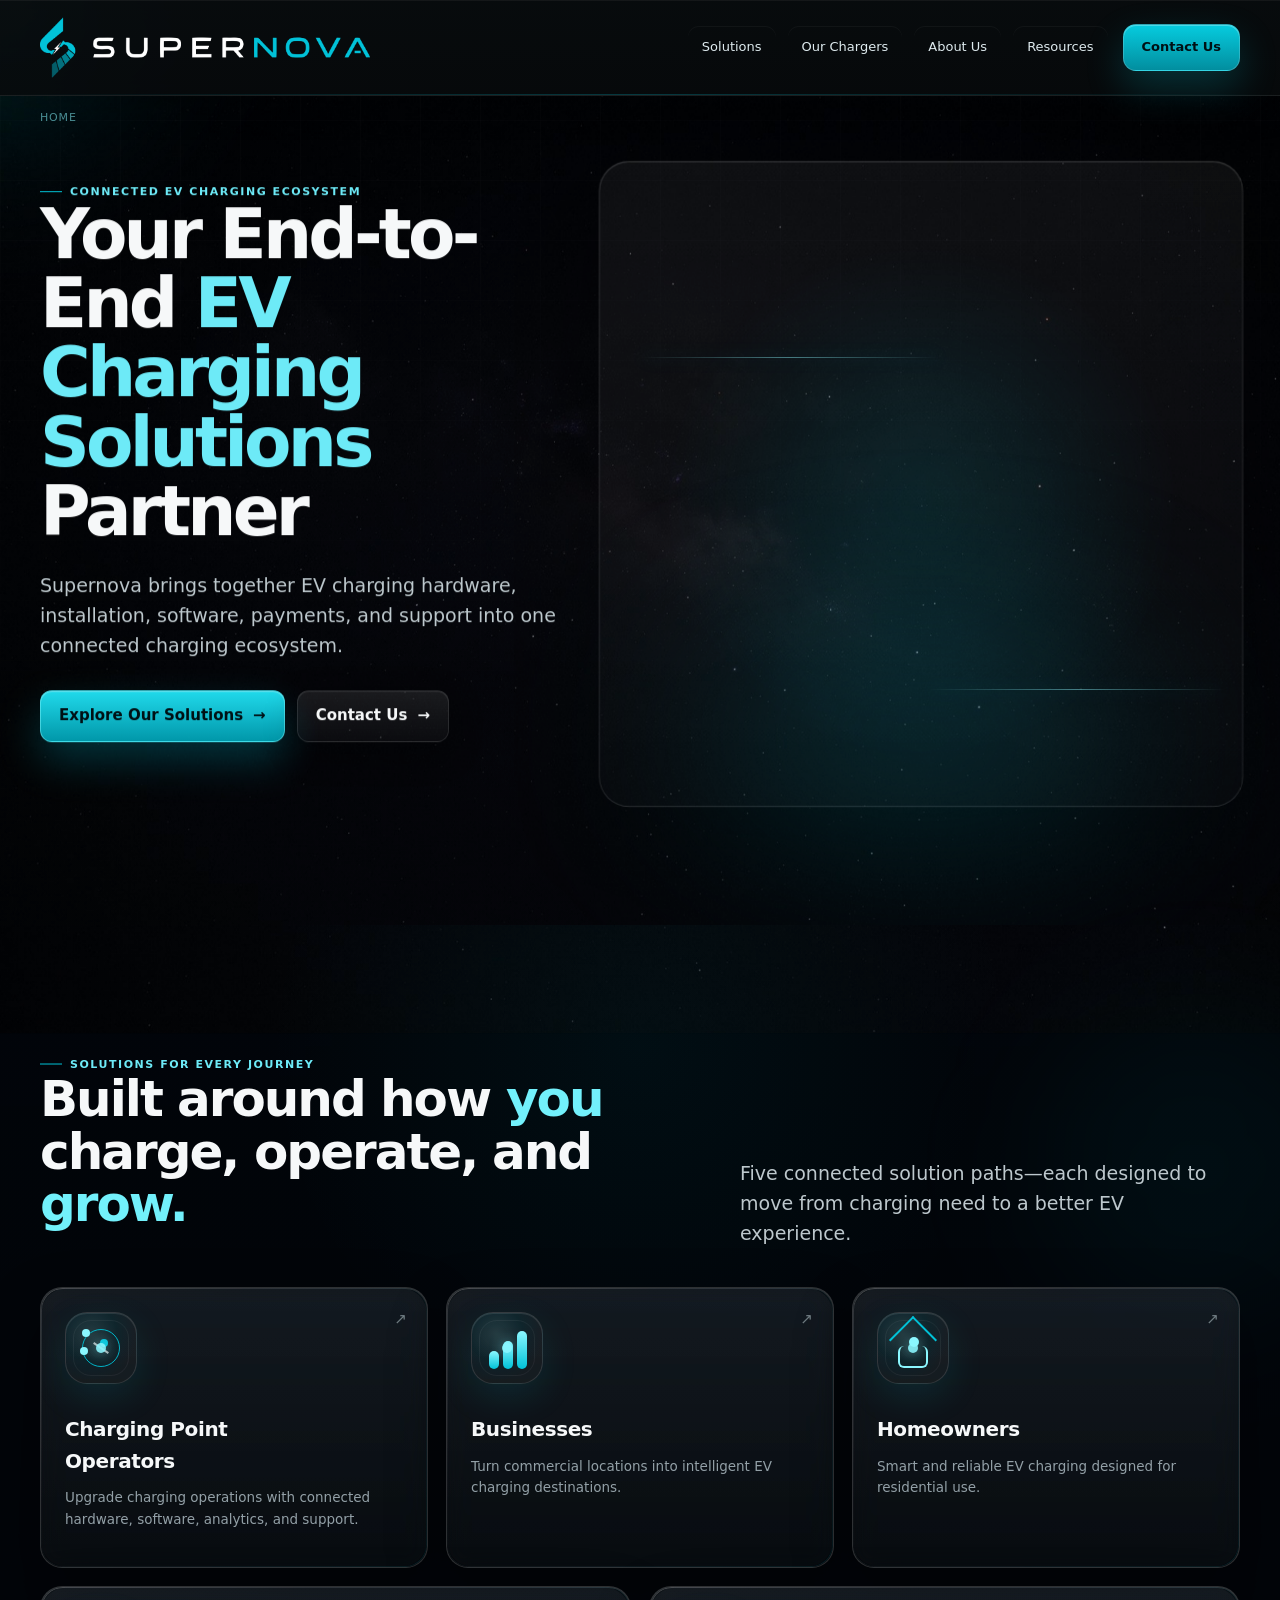
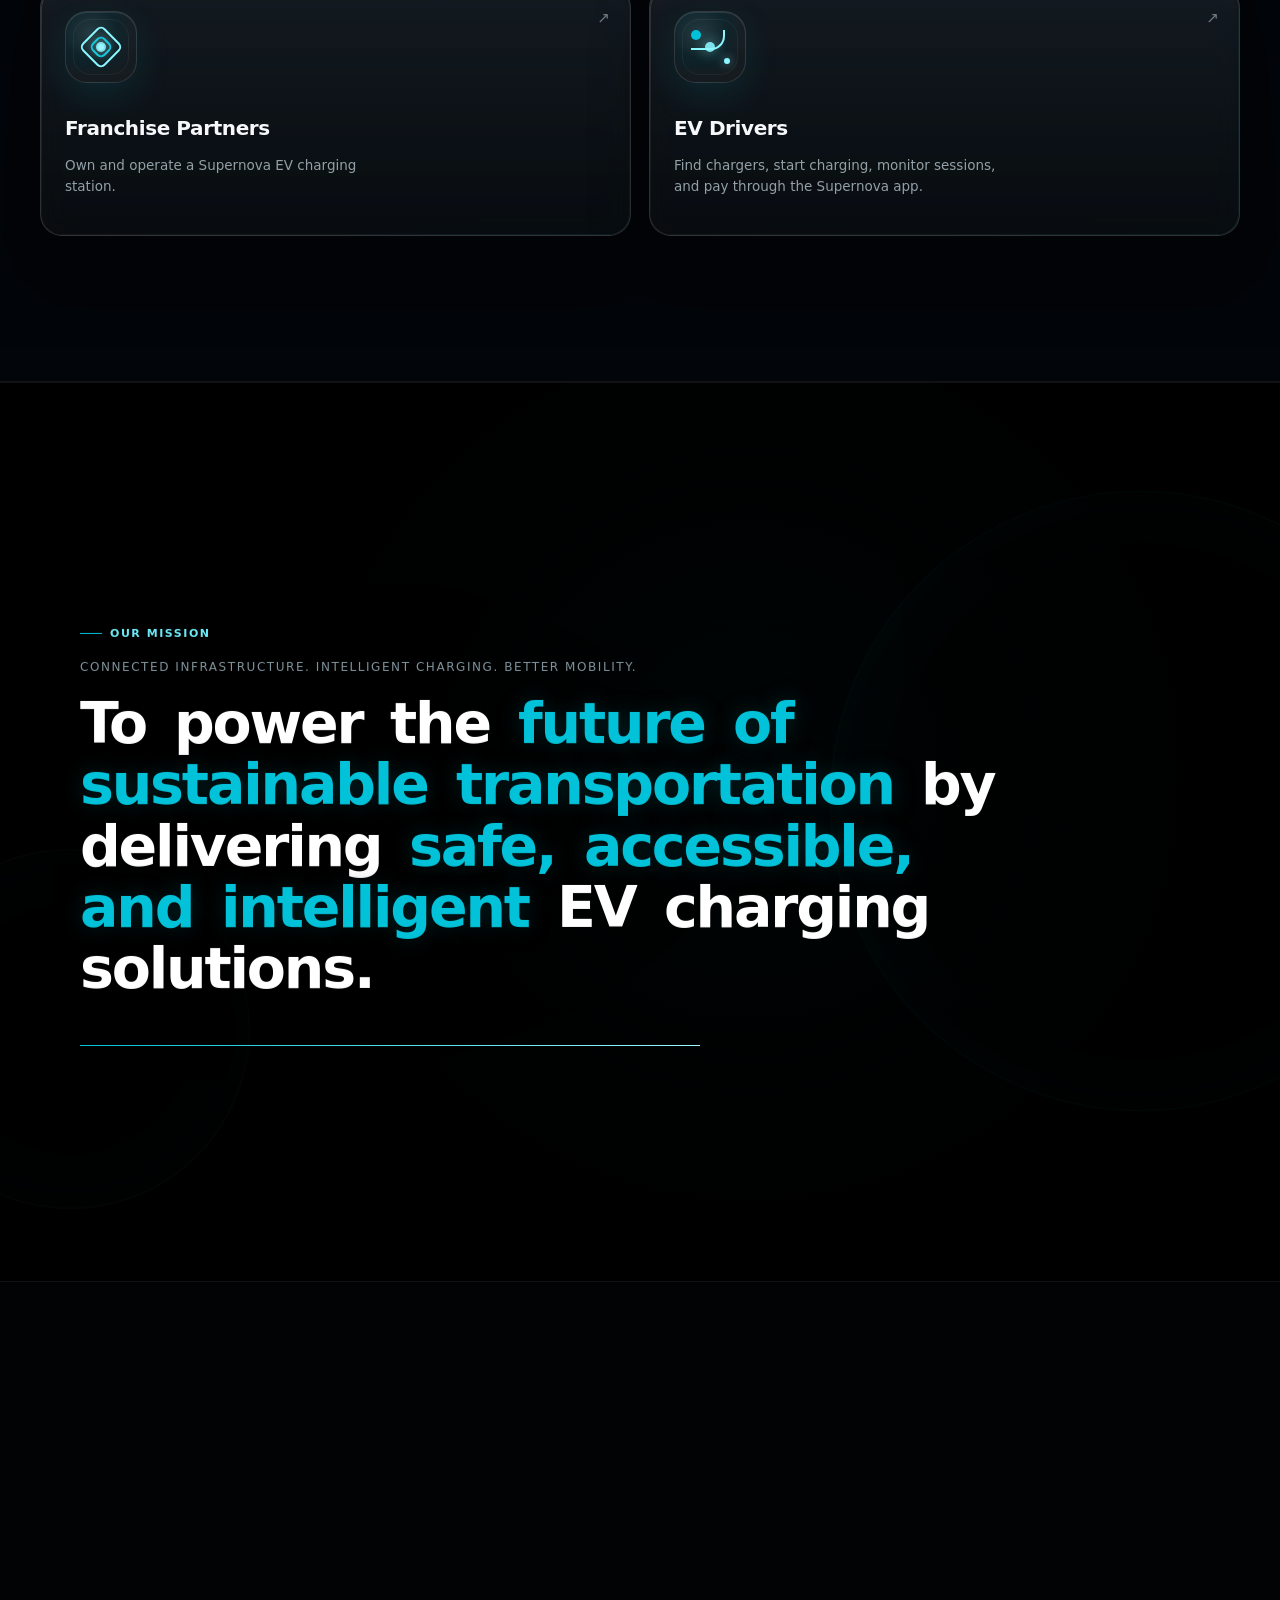
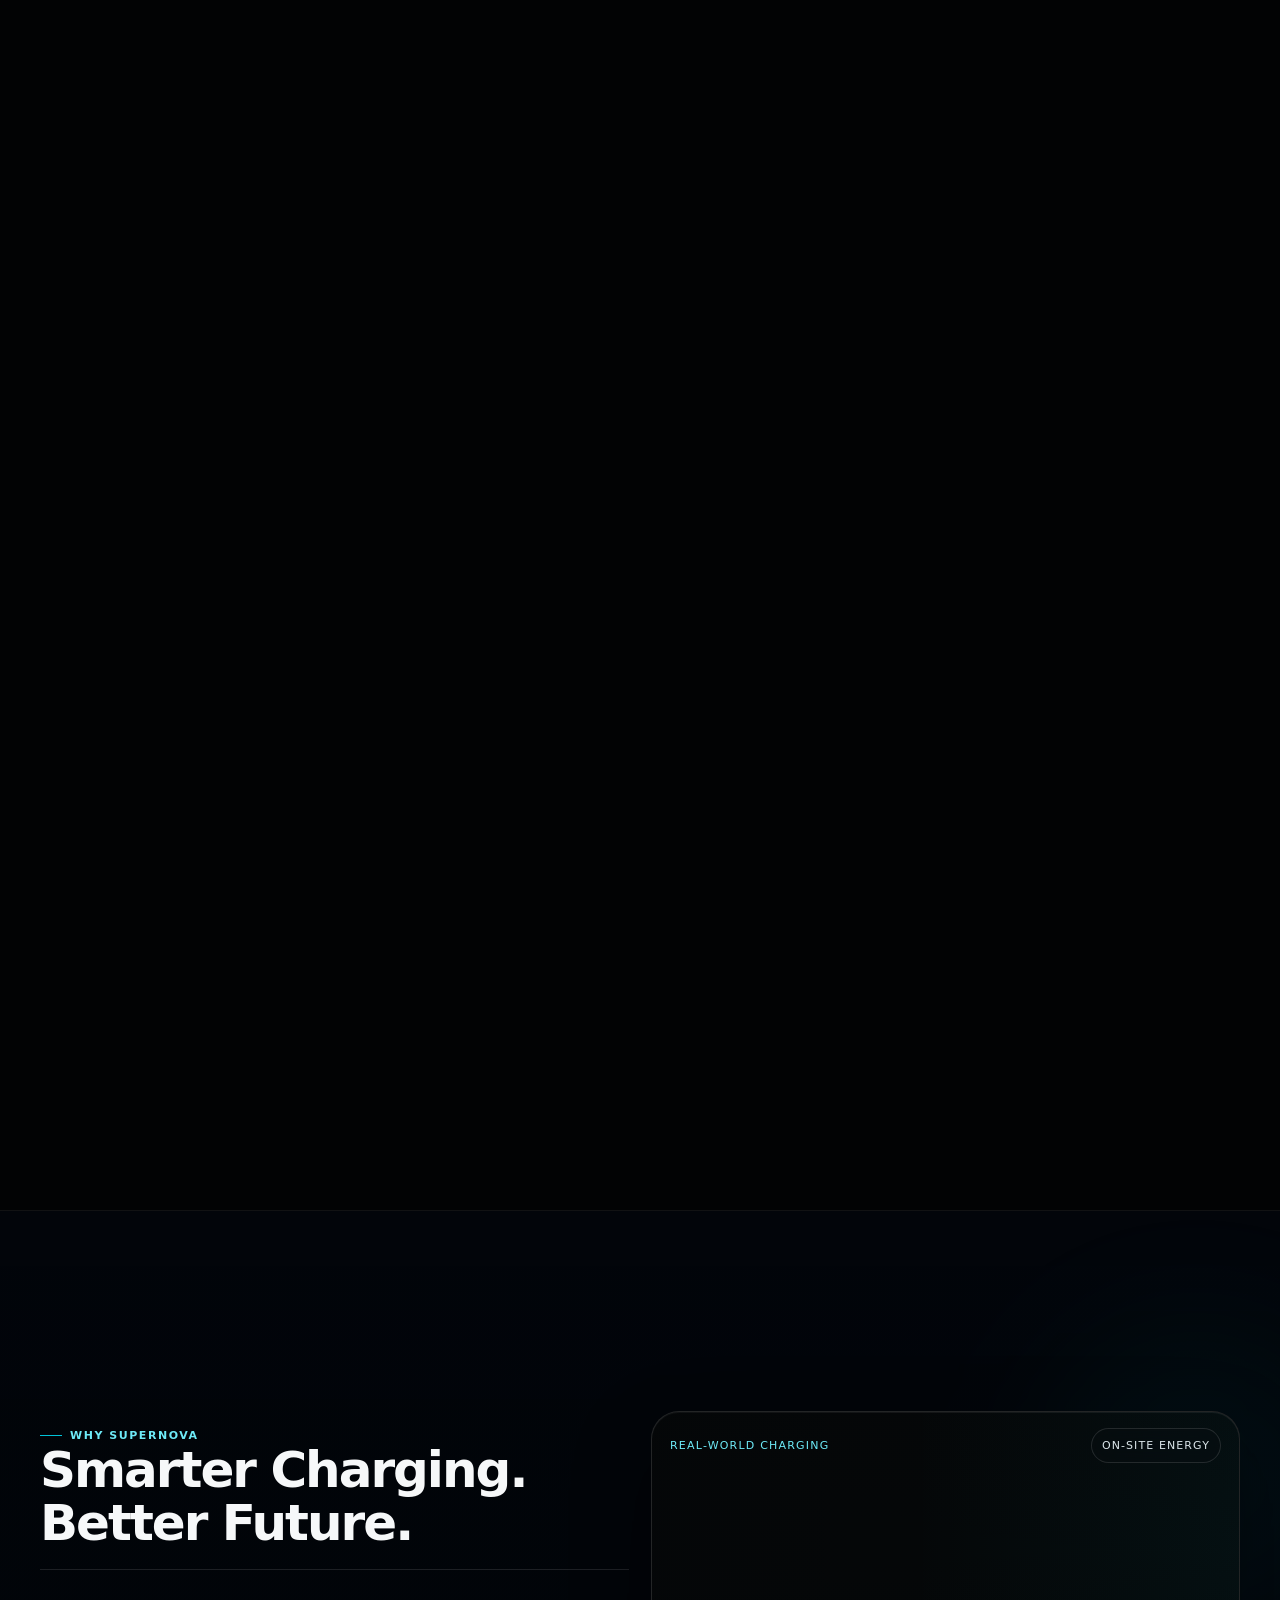
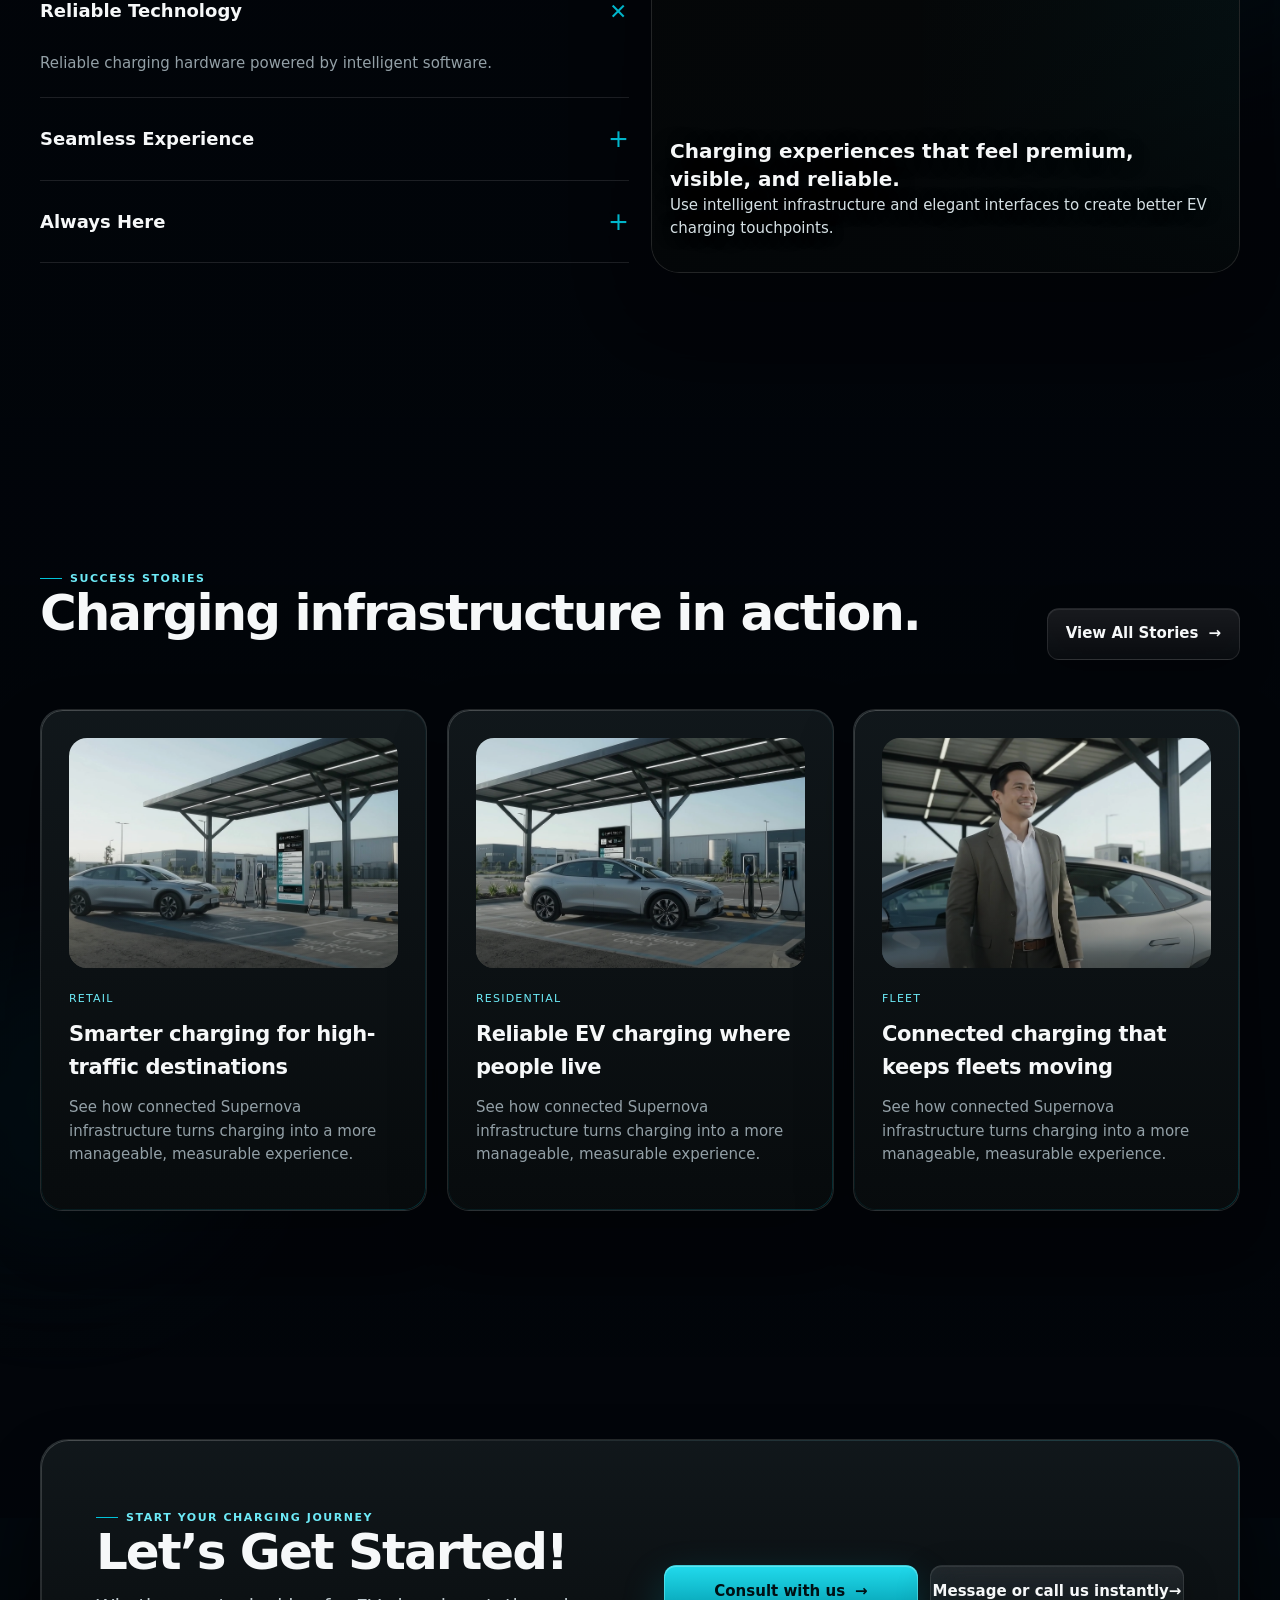
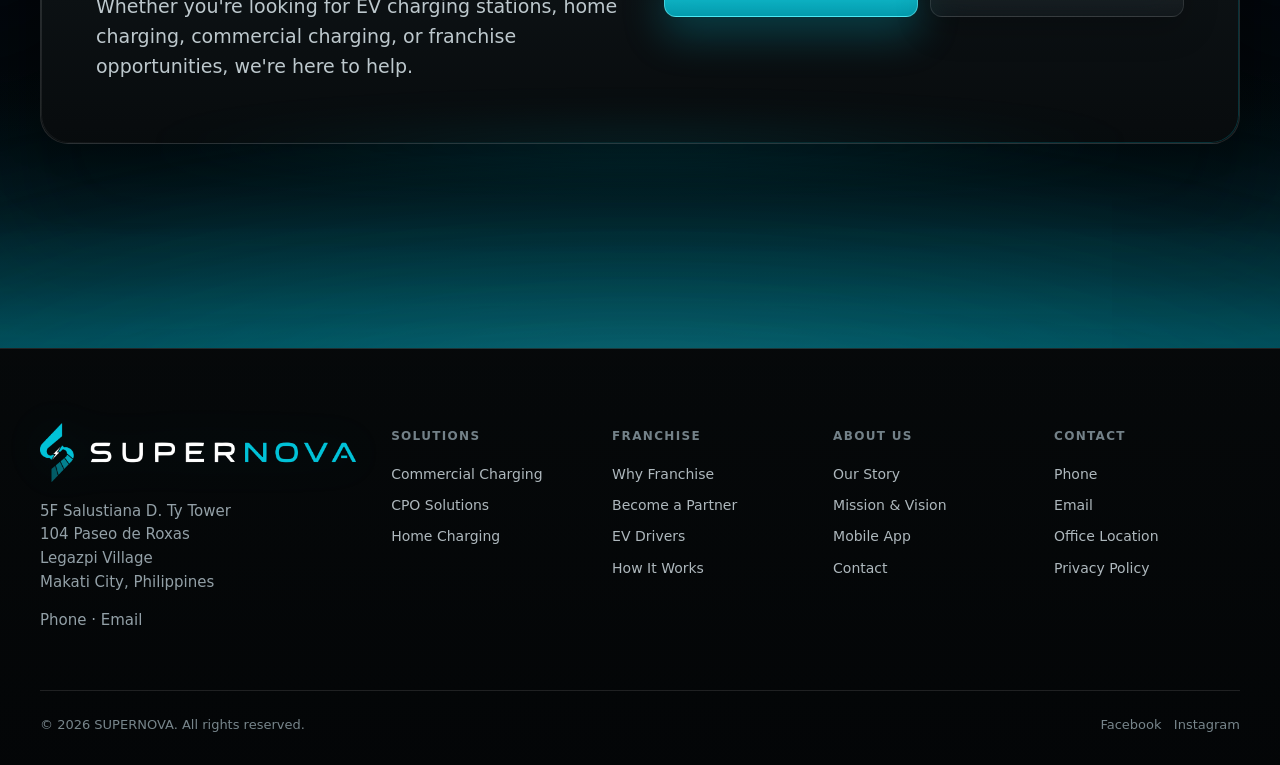
==== index.html @ c32c3bd0 "New Website Commt" ====
<!doctype html><html lang="en"><head><meta charset="utf-8"><meta name="viewport" content="width=device-width,initial-scale=1"><meta name="theme-color" content="#050708"><meta name="description" content="Supernova EV Charging Solutions — connected charging hardware, software, payments and support."><title>Supernova EV Charging Solutions</title><link rel="preconnect" href="https://api.fontshare.com"><link href="https://api.fontshare.com/v2/css?f[]=general-sans@400,500,600,700&display=swap" rel="stylesheet"><link rel="stylesheet" href="assets/style-v44.css"></head><body data-page="home"><noscript>Please enable JavaScript to view this interactive prototype.</noscript><script src="assets/site-v44.js"></script></body></html>
---- assets/style-v44.css ----
:root{
  --bg:#050708;--bg2:#090c0e;--panel:#0c1114;--panel2:#10171b;--text:#f6f8f9;--muted:#93a0a7;
  --cyan:#01c2d8;--cyan2:#6deaf7;--line:rgba(255,255,255,.11);--line2:rgba(1,194,216,.22);
  --r:22px;--r2:14px;--max:1240px;--shadow:0 28px 80px rgba(0,0,0,.42);
}
*{box-sizing:border-box}html{scroll-behavior:smooth}body{margin:0;background:radial-gradient(circle at 50% -10%,rgba(1,194,216,.12),transparent 26%),var(--bg);color:var(--text);font-family:Inter,ui-sans-serif,system-ui,-apple-system,BlinkMacSystemFont,"Segoe UI",sans-serif;line-height:1.55;overflow-x:hidden}
a{color:inherit;text-decoration:none}button,input,textarea{font:inherit}button{color:inherit}.container{width:min(var(--max),calc(100% - 40px));margin:auto}.section{padding:110px 0;position:relative}.section.compact{padding:72px 0}.eyebrow{display:inline-flex;gap:8px;align-items:center;font-size:12px;letter-spacing:.14em;text-transform:uppercase;color:var(--cyan2);font-weight:700}.eyebrow:before{content:"";width:22px;height:1px;background:var(--cyan)}h1,h2,h3,p{margin-top:0}h1{font-size:clamp(52px,7.1vw,88px);line-height:.98;letter-spacing:-.065em;margin-bottom:24px;font-weight:680}h2{font-size:clamp(40px,5vw,58px);line-height:1.02;letter-spacing:-.045em;margin-bottom:20px}h3{font-size:24px;letter-spacing:-.025em;margin-bottom:12px}.lead{font-size:clamp(18px,2vw,21px);color:#bdc8cd;max-width:720px}.muted{color:var(--muted)}.center{text-align:center}.center .lead{margin-left:auto;margin-right:auto}.cyan{color:var(--cyan2)}.section-head{display:flex;justify-content:space-between;gap:30px;align-items:flex-end;margin-bottom:42px}.section-head .lead{max-width:580px;margin-bottom:3px}.grid-2{display:grid;grid-template-columns:1fr 1fr;gap:22px}.grid-3{display:grid;grid-template-columns:repeat(3,1fr);gap:20px}.grid-4{display:grid;grid-template-columns:repeat(4,1fr);gap:18px}

/* nav */
.nav-shell{position:fixed;top:15px;left:0;right:0;z-index:80;pointer-events:none}.nav{pointer-events:auto;width:min(1180px,calc(100% - 28px));margin:auto;display:flex;align-items:center;justify-content:space-between;padding:11px 12px 11px 17px;border:1px solid transparent;border-radius:18px;transition:.35s ease;background:rgba(5,7,8,.08)}body.scrolled .nav{background:rgba(7,10,12,.84);backdrop-filter:blur(16px);border-color:var(--line);box-shadow:0 12px 40px rgba(0,0,0,.22)}.brand{display:flex;align-items:center;gap:11px;font-weight:760;letter-spacing:.08em;font-size:14px}.brandmark{width:30px;height:30px;position:relative;filter:drop-shadow(0 0 15px rgba(1,194,216,.28))}.brandmark:before,.brandmark:after{content:"";position:absolute;left:5px;width:20px;height:9px;border:2px solid var(--cyan);transform:skewX(-22deg);border-radius:3px}.brandmark:before{top:5px;border-bottom:0}.brandmark:after{bottom:5px;border-top:0}.nav-right{display:flex;align-items:center;gap:4px}.navlink,.dropbtn{border:0;background:none;padding:10px 12px;border-radius:10px;color:#d8dfe2;font-size:14px;cursor:pointer;transition:.2s}.navlink:hover,.dropbtn:hover{background:rgba(255,255,255,.06);color:white}.nav-cta{background:var(--cyan);color:#001014;padding:10px 16px;border-radius:11px;font-weight:720;margin-left:8px}.nav-cta:hover{filter:brightness(1.08);transform:translateY(-1px)}.dropdown{position:relative}.dropdown-menu{position:absolute;top:calc(100% + 9px);right:0;width:250px;padding:9px;border:1px solid var(--line);border-radius:15px;background:rgba(8,12,14,.96);backdrop-filter:blur(18px);box-shadow:var(--shadow);opacity:0;visibility:hidden;transform:translateY(-7px);transition:.2s}.dropdown:hover .dropdown-menu,.dropdown.open .dropdown-menu{opacity:1;visibility:visible;transform:none}.dropdown-menu a{display:block;padding:11px 12px;border-radius:10px;color:#c9d2d6;font-size:14px}.dropdown-menu a:hover{background:rgba(1,194,216,.09);color:white}.menu-btn{display:none;width:42px;height:42px;border:1px solid var(--line);background:rgba(255,255,255,.03);border-radius:11px}

/* hero */
.hero{min-height:820px;padding:175px 0 90px;display:flex;align-items:flex-start;position:relative}.hero:before{content:"";position:absolute;inset:0;background-image:linear-gradient(rgba(255,255,255,.018) 1px,transparent 1px),linear-gradient(90deg,rgba(255,255,255,.018) 1px,transparent 1px);background-size:60px 60px;mask-image:linear-gradient(to bottom,rgba(0,0,0,.8),transparent 82%);pointer-events:none}.hero-copy{position:relative;z-index:3;max-width:980px;margin:auto;text-align:center}.hero-actions{display:flex;gap:12px;justify-content:center;margin:30px 0 54px;flex-wrap:wrap}.btn{border:1px solid var(--line);background:#101519;color:#f6f8f9;padding:13px 18px;border-radius:12px;display:inline-flex;align-items:center;gap:10px;font-weight:670;cursor:pointer;transition:.2s ease;position:relative;overflow:hidden}.btn.primary{background:var(--cyan);border-color:var(--cyan);color:#001014}.btn:hover{transform:translateY(-2px);border-color:rgba(1,194,216,.45)}.btn:after{content:"→";transition:transform .2s}.btn:hover:after{transform:translateX(4px)}.hero-visual{max-width:1100px;margin:auto;position:relative;height:490px;perspective:1300px}.ecosystem-window{position:absolute;inset:0;border:1px solid var(--line);border-radius:26px;background:linear-gradient(160deg,rgba(19,28,32,.96),rgba(5,8,10,.98));box-shadow:0 55px 120px rgba(0,0,0,.5),0 0 90px rgba(1,194,216,.08);overflow:hidden;transform:rotateX(2deg)}.window-bar{height:48px;border-bottom:1px solid var(--line);display:flex;align-items:center;padding:0 17px;gap:7px}.dot{width:8px;height:8px;border-radius:50%;background:#394449}.dot.c{background:var(--cyan)}.network-map{position:absolute;inset:48px 0 0;background:radial-gradient(circle at 65% 55%,rgba(1,194,216,.08),transparent 30%)}.network-map svg{width:100%;height:100%}.route{stroke:rgba(1,194,216,.48);stroke-width:2;fill:none;stroke-dasharray:8 13;animation:dash 7s linear infinite}.route2{stroke:rgba(255,255,255,.12);stroke-width:1.3;fill:none}.pulse-node{fill:#071216;stroke:var(--cyan);stroke-width:2;filter:drop-shadow(0 0 8px rgba(1,194,216,.72));animation:pulse 2.5s ease-in-out infinite;transform-origin:center}.ui-float{position:absolute;border:1px solid var(--line);background:rgba(9,14,17,.9);backdrop-filter:blur(10px);border-radius:16px;box-shadow:0 20px 45px rgba(0,0,0,.3);padding:15px;z-index:5}.station-card{left:5%;top:19%;width:245px}.app-card{right:4%;bottom:8%;width:245px}.status-dot{width:8px;height:8px;border-radius:50%;background:#61ebaa;display:inline-block;margin-right:7px}.phone{width:198px;height:355px;border:1px solid rgba(255,255,255,.16);background:#080c0e;border-radius:30px;padding:11px;box-shadow:0 30px 70px rgba(0,0,0,.5);position:absolute;right:16%;top:8%;z-index:4;transform:rotate(4deg);transition:.3s}.phone:hover{transform:rotate(1deg) translateY(-6px)}.phone-screen{height:100%;border-radius:21px;background:linear-gradient(#111a1e,#061013);overflow:hidden;padding:14px}.phone-top{display:flex;justify-content:space-between;font-size:10px;color:#b9c4c8}.mini-map{height:170px;border-radius:16px;background:radial-gradient(circle at 55% 42%,rgba(1,194,216,.18),transparent 35%),#0a1114;margin-top:14px;position:relative}.pin{position:absolute;width:16px;height:16px;background:var(--cyan);border-radius:50% 50% 50% 0;transform:rotate(-45deg);box-shadow:0 0 17px rgba(1,194,216,.7)}.pin:after{content:"";position:absolute;width:5px;height:5px;border-radius:50%;background:#001014;left:5px;top:5px}.pin.a{left:25%;top:29%}.pin.b{left:62%;top:48%}.pin.c{left:46%;top:67%}.charge-pill{margin-top:12px;background:var(--cyan);color:#001014;padding:9px 11px;border-radius:10px;font-size:11px;font-weight:800}.hero-bottom-glow{position:absolute;width:70%;height:160px;left:15%;bottom:-10px;background:rgba(1,194,216,.17);filter:blur(85px);border-radius:50%;pointer-events:none}

/* reusable cards */
.card{border:1px solid var(--line);border-radius:var(--r);background:linear-gradient(145deg,rgba(15,21,24,.9),rgba(7,10,12,.95));padding:28px;position:relative;overflow:hidden;transition:.3s ease}.card:hover{transform:translateY(-5px) scale(1.008);border-color:rgba(1,194,216,.31)}.card:before{content:"";position:absolute;width:220px;height:160px;background:rgba(1,194,216,.075);filter:blur(55px);right:-80px;top:-80px;border-radius:50%;opacity:0;transition:.35s}.card:hover:before{opacity:1}.card .icon{width:46px;height:46px;border:1px solid var(--line2);border-radius:13px;display:grid;place-items:center;color:var(--cyan2);margin-bottom:35px;background:rgba(1,194,216,.04)}.card .arrow{position:absolute;right:24px;top:24px;color:#6f7c82;transition:.2s}.card:hover .arrow{color:var(--cyan);transform:translate(3px,-3px)}.bento{display:grid;grid-template-columns:1.25fr .75fr .9fr;grid-auto-rows:245px;gap:18px}.bento .card:nth-child(1){grid-row:span 2}.bento .card:nth-child(4){grid-column:span 2}.visual-panel{border:1px solid var(--line);border-radius:26px;background:linear-gradient(145deg,#0d1417,#06090a);overflow:hidden;position:relative;min-height:440px}.visual-panel:after{content:"";position:absolute;width:300px;height:300px;border:1px solid rgba(1,194,216,.18);border-radius:50%;right:-60px;bottom:-100px;box-shadow:0 0 75px rgba(1,194,216,.08) inset}.visual-grid{position:absolute;inset:0;background-image:linear-gradient(rgba(255,255,255,.027) 1px,transparent 1px),linear-gradient(90deg,rgba(255,255,255,.027) 1px,transparent 1px);background-size:38px 38px}.charger{position:absolute;width:128px;height:292px;background:linear-gradient(145deg,#1a2428,#0c1012);border:1px solid rgba(255,255,255,.13);border-radius:22px 22px 15px 15px;left:50%;top:52%;transform:translate(-50%,-50%);box-shadow:0 25px 70px rgba(0,0,0,.55)}.charger:before{content:"SUPERNOVA";position:absolute;left:18px;top:18px;font-size:8px;letter-spacing:.12em;color:#d9e0e3}.charger-screen{position:absolute;left:17px;right:17px;top:52px;height:75px;border-radius:10px;background:radial-gradient(circle at 50% 40%,rgba(1,194,216,.22),#061012 70%);border:1px solid rgba(1,194,216,.25)}.charger-light{position:absolute;left:17px;right:17px;height:2px;background:var(--cyan);top:141px;box-shadow:0 0 14px var(--cyan)}.charger-port{position:absolute;width:32px;height:32px;border-radius:50%;border:6px solid #273237;bottom:58px;left:48px;box-shadow:0 0 0 2px rgba(1,194,216,.22)}.charger-cable{position:absolute;width:71px;height:125px;border:5px solid #263136;border-left-color:transparent;border-top-color:transparent;border-radius:0 0 50px 0;right:-42px;bottom:31px;transform:rotate(6deg)}.energy-line{position:absolute;height:2px;background:linear-gradient(90deg,transparent,var(--cyan),transparent);width:68%;left:16%;top:70%;filter:drop-shadow(0 0 7px var(--cyan));animation:sweep 3s ease-in-out infinite}.metric{font-size:42px;line-height:1;font-weight:680;letter-spacing:-.045em}.metric small{font-size:14px;color:var(--muted);font-weight:500;letter-spacing:0}

/* interactive charge journey */
.journey{display:grid;grid-template-columns:330px 1fr;gap:30px;align-items:stretch}.journey-steps{display:flex;flex-direction:column;gap:10px}.journey-step{padding:18px;border:1px solid var(--line);background:rgba(255,255,255,.02);border-radius:14px;text-align:left;cursor:pointer;transition:.2s}.journey-step.active{border-color:rgba(1,194,216,.42);background:rgba(1,194,216,.07)}.journey-step strong{display:block;margin-bottom:4px}.journey-stage{min-height:520px;border:1px solid var(--line);border-radius:25px;background:radial-gradient(circle at 50% 55%,rgba(1,194,216,.09),transparent 37%),#080c0e;position:relative;overflow:hidden}.journey-stage .stage-title{position:absolute;left:25px;top:21px;color:#b8c3c7;font-size:13px}.route-car{position:absolute;width:42px;height:22px;border:1px solid var(--cyan);border-radius:8px;left:15%;top:65%;box-shadow:0 0 15px rgba(1,194,216,.23);animation:carMove 5s ease-in-out infinite}.route-car:before,.route-car:after{content:"";position:absolute;width:6px;height:6px;border-radius:50%;background:#354247;bottom:-4px}.route-car:before{left:7px}.route-car:after{right:7px}.scan{position:absolute;width:190px;height:270px;border:1px solid var(--line);border-radius:28px;background:#0b1113;right:12%;top:18%;padding:20px}.qr{width:84px;height:84px;margin:48px auto 0;background:repeating-linear-gradient(45deg,#d9eef0 0 5px,#061012 5px 10px);border:9px solid white}.scanline{position:absolute;left:26px;right:26px;height:2px;background:var(--cyan);top:85px;box-shadow:0 0 10px var(--cyan);animation:scan 2.2s ease-in-out infinite}.progress-ring{width:140px;height:140px;border-radius:50%;border:9px solid rgba(255,255,255,.08);border-top-color:var(--cyan);position:absolute;left:50%;top:49%;transform:translate(-50%,-50%);animation:spin 2s linear infinite}.progress-value{position:absolute;left:50%;top:49%;transform:translate(-50%,-50%);font-size:27px;font-weight:700}.pay-check{position:absolute;left:50%;top:49%;transform:translate(-50%,-50%);width:110px;height:110px;border-radius:50%;border:1px solid var(--cyan);display:grid;place-items:center;font-size:45px;color:var(--cyan);box-shadow:0 0 40px rgba(1,194,216,.16)}

/* marquees */
.marquee{overflow:hidden;border-top:1px solid var(--line);border-bottom:1px solid var(--line);padding:21px 0;background:rgba(255,255,255,.01)}.marquee-track{display:flex;width:max-content;gap:44px;animation:marquee 23s linear infinite}.marquee span{font-size:18px;color:#d4dcdf;white-space:nowrap}.marquee span:after{content:"✦";color:var(--cyan);margin-left:44px}

/* accordions / processes */
.accordion{border-top:1px solid var(--line)}.acc-item{border-bottom:1px solid var(--line)}.acc-head{width:100%;display:flex;justify-content:space-between;align-items:center;padding:21px 0;background:none;border:0;text-align:left;cursor:pointer}.acc-head span:first-child{font-size:20px;font-weight:650}.acc-body{max-height:0;overflow:hidden;color:var(--muted);transition:max-height .35s ease;padding-right:50px}.acc-item.open .acc-body{max-height:160px;padding-bottom:22px}.acc-plus{font-size:25px;color:var(--cyan);transition:.25s}.acc-item.open .acc-plus{transform:rotate(45deg)}.process{display:grid;grid-template-columns:repeat(5,1fr);gap:0;border:1px solid var(--line);border-radius:22px;overflow:hidden}.process-item{padding:27px 20px;min-height:170px;border-right:1px solid var(--line);position:relative;background:#0a0e10}.process-item:last-child{border-right:0}.process-item .num{color:var(--cyan);font-size:12px;letter-spacing:.12em;margin-bottom:32px}.process-item:after{content:"";position:absolute;right:-7px;top:50%;width:14px;height:14px;border-top:1px solid var(--cyan);border-right:1px solid var(--cyan);transform:rotate(45deg);background:#0a0e10;z-index:3}.process-item:last-child:after{display:none}

/* filters catalogs */
.toolbar{display:flex;gap:11px;flex-wrap:wrap;margin-bottom:28px}.filter{border:1px solid var(--line);background:#0b1012;border-radius:999px;padding:9px 14px;color:#aeb9be;cursor:pointer}.filter.active,.filter:hover{border-color:rgba(1,194,216,.45);color:white;background:rgba(1,194,216,.08)}.search{margin-left:auto;min-width:260px;border:1px solid var(--line);background:#0b1012;border-radius:999px;padding:10px 15px;color:white;outline:none}.search:focus{border-color:rgba(1,194,216,.45)}.catalog{display:grid;grid-template-columns:repeat(3,1fr);gap:18px}.product-card .product-vis{height:220px;border-radius:16px;background:radial-gradient(circle at 50% 65%,rgba(1,194,216,.12),transparent 35%),#080c0e;position:relative;margin-bottom:20px}.mini-charger{width:68px;height:154px;background:linear-gradient(#1c2529,#0d1214);border:1px solid var(--line);border-radius:14px;position:absolute;left:50%;top:50%;transform:translate(-50%,-50%);box-shadow:0 18px 40px rgba(0,0,0,.45)}.mini-charger:before{content:"";position:absolute;left:9px;right:9px;top:35px;height:43px;background:#061114;border:1px solid rgba(1,194,216,.22);border-radius:7px}.mini-charger:after{content:"";position:absolute;left:10px;right:10px;top:89px;height:2px;background:var(--cyan);box-shadow:0 0 8px var(--cyan)}.specs{display:grid;grid-template-columns:1fr 1fr;gap:8px;margin-top:15px}.specs div{background:rgba(255,255,255,.028);padding:9px 10px;border-radius:10px;font-size:12px;color:#aeb8bd}.story-image,.news-image{height:190px;border-radius:15px;background:linear-gradient(135deg,rgba(1,194,216,.17),transparent 45%),linear-gradient(45deg,#0d1518,#1a2428);margin-bottom:18px;position:relative;overflow:hidden}.story-image:after,.news-image:after{content:"";position:absolute;width:150%;height:1px;background:linear-gradient(90deg,transparent,var(--cyan),transparent);left:-30%;top:52%;transform:rotate(-15deg);box-shadow:0 0 12px var(--cyan)}.tag{font-size:11px;text-transform:uppercase;letter-spacing:.11em;color:var(--cyan2)}.pagination{display:flex;gap:8px;justify-content:center;margin-top:38px}.page-dot{width:40px;height:40px;display:grid;place-items:center;border:1px solid var(--line);border-radius:10px;background:#0a0e10;color:#aab5ba}.page-dot.active{background:var(--cyan);color:#001014;border-color:var(--cyan)}

/* article/contact/footer */
.article{max-width:820px;margin:auto}.article p{font-size:18px;color:#bac4c8}.article h2{font-size:33px;margin-top:48px}.quote{border-left:2px solid var(--cyan);padding:18px 0 18px 22px;font-size:24px;color:white;margin:35px 0}.contact-layout{display:grid;grid-template-columns:.8fr 1.2fr;gap:25px}.tabs{display:flex;gap:8px;margin-bottom:23px}.tab{border:1px solid var(--line);background:#0b1012;padding:10px 14px;border-radius:10px;color:#aab6bb;cursor:pointer}.tab.active{background:rgba(1,194,216,.1);border-color:rgba(1,194,216,.4);color:white}.contact-detail{display:none}.contact-detail.active{display:block}.form{display:grid;gap:12px}.form input,.form textarea{background:#080d0f;border:1px solid var(--line);border-radius:12px;padding:14px;color:white;outline:none}.form textarea{min-height:150px;resize:vertical}.form input:focus,.form textarea:focus{border-color:rgba(1,194,216,.45)}.cta-band{margin:50px auto 0;width:min(var(--max),calc(100% - 40px));border:1px solid rgba(1,194,216,.25);border-radius:28px;padding:55px;background:radial-gradient(circle at 80% 30%,rgba(1,194,216,.12),transparent 30%),#091013;display:flex;justify-content:space-between;align-items:center;gap:25px}.cta-band h2{margin-bottom:12px}.footer{padding:70px 0 30px;border-top:1px solid var(--line);margin-top:100px;background:#06090a}.footer-grid{display:grid;grid-template-columns:1.7fr repeat(4,1fr);gap:35px}.foot-col h4{font-size:12px;text-transform:uppercase;letter-spacing:.11em;color:#738188;margin:4px 0 17px}.foot-col a,.foot-col p{display:block;color:#aeb8bd;font-size:14px;margin:0 0 9px}.footer-bottom{display:flex;justify-content:space-between;border-top:1px solid var(--line);padding-top:24px;margin-top:42px;color:#77858b;font-size:13px}

/* page hero */
.page-hero{padding:185px 0 85px;position:relative;overflow:hidden}.page-hero:after{content:"";position:absolute;width:520px;height:520px;border:1px solid rgba(1,194,216,.12);border-radius:50%;right:-180px;top:70px;box-shadow:0 0 90px rgba(1,194,216,.05) inset}.page-hero .lead{max-width:720px}.page-hero h1{max-width:900px}.page-hero-grid{display:grid;grid-template-columns:1fr .72fr;gap:55px;align-items:center}.logo-hero{min-height:470px;display:grid;place-items:center;border:1px solid var(--line);border-radius:26px;background:radial-gradient(circle,rgba(1,194,216,.08),transparent 45%),#080d0f}.big-mark{font-size:clamp(60px,10vw,140px);font-weight:800;letter-spacing:.12em;color:white;text-shadow:0 0 50px rgba(1,194,216,.12)}

.reveal{opacity:0;transform:translateY(24px);transition:.7s cubic-bezier(.2,.7,.2,1)}.reveal.visible{opacity:1;transform:none}.mouse-glow{position:fixed;width:360px;height:360px;border-radius:50%;background:rgba(1,194,216,.035);filter:blur(50px);pointer-events:none;z-index:-1;transform:translate(-50%,-50%)}

@keyframes dash{to{stroke-dashoffset:-84}}@keyframes pulse{50%{filter:drop-shadow(0 0 17px rgba(1,194,216,.95));transform:scale(1.06)}}@keyframes sweep{50%{opacity:.3;transform:translateY(-45px)}}@keyframes scan{50%{transform:translateY(128px)}}@keyframes spin{to{transform:translate(-50%,-50%) rotate(360deg)}}@keyframes carMove{50%{left:43%;top:46%}}@keyframes marquee{to{transform:translateX(-50%)}}

@media(max-width:980px){.nav-right{display:none}.menu-btn{display:block}.nav.mobile-open .nav-right{display:flex;position:absolute;top:60px;left:14px;right:14px;flex-direction:column;align-items:stretch;padding:12px;background:#081013;border:1px solid var(--line);border-radius:16px}.nav.mobile-open .dropdown-menu{position:static;width:auto;opacity:1;visibility:visible;transform:none;display:none;margin-top:4px}.nav.mobile-open .dropdown.open .dropdown-menu{display:block}.nav-cta{margin-left:0;text-align:center}.hero{padding-top:155px}.hero-visual{height:430px}.phone{right:6%}.station-card{left:3%}.grid-3,.catalog{grid-template-columns:repeat(2,1fr)}.grid-4{grid-template-columns:repeat(2,1fr)}.bento{grid-template-columns:1fr 1fr;grid-auto-rows:auto}.bento .card:nth-child(1){grid-row:span 1}.bento .card:nth-child(4){grid-column:span 1}.journey{grid-template-columns:1fr}.journey-steps{display:grid;grid-template-columns:repeat(4,1fr)}.process{grid-template-columns:1fr}.process-item{border-right:0;border-bottom:1px solid var(--line);min-height:auto}.process-item:after{display:none}.page-hero-grid,.contact-layout{grid-template-columns:1fr}.footer-grid{grid-template-columns:1.4fr 1fr 1fr}.cta-band{flex-direction:column;align-items:flex-start}}
@media(max-width:680px){.container{width:min(100% - 28px,var(--max))}.section{padding:80px 0}.section-head{display:block}.hero{min-height:auto}.hero-actions{margin-bottom:40px}.hero-visual{height:510px}.ecosystem-window{inset:55px 0 0}.phone{width:158px;height:296px;right:5%;top:0}.station-card{width:190px;top:29%;font-size:12px}.app-card{display:none}.grid-2,.grid-3,.grid-4,.catalog{grid-template-columns:1fr}.journey-steps{grid-template-columns:1fr 1fr}.journey-stage{min-height:440px}.scan{right:8%;width:170px}.bento{grid-template-columns:1fr}.page-hero{padding-top:145px}.footer-grid{grid-template-columns:1fr 1fr}.footer-grid>div:first-child{grid-column:span 2}.cta-band{padding:35px 25px}.toolbar .search{width:100%;margin-left:0}.footer-bottom{display:block}.footer-bottom div+div{margin-top:8px}}
@media(prefers-reduced-motion:reduce){*{scroll-behavior:auto!important;animation-duration:.01ms!important;animation-iteration-count:1!important;transition-duration:.01ms!important}.reveal{opacity:1;transform:none}}


/* ===== Premium homepage refresh / glass system overrides ===== */
body{background:radial-gradient(circle at 50% -10%,rgba(1,194,216,.18),transparent 28%),radial-gradient(circle at 100% 0%,rgba(1,194,216,.08),transparent 25%),linear-gradient(180deg,#040607,#06090b 38%,#050708 100%)}
.section:before{content:"";position:absolute;inset:auto auto 10% -8%;width:320px;height:320px;border-radius:50%;background:rgba(1,194,216,.05);filter:blur(70px);pointer-events:none}.section:nth-of-type(even):before{left:auto;right:-6%;top:8%;bottom:auto}
.nav{padding:14px 16px 14px 20px;border-color:rgba(255,255,255,.09);background:linear-gradient(180deg,rgba(255,255,255,.09),rgba(255,255,255,.03));backdrop-filter:blur(18px) saturate(150%);box-shadow:0 14px 40px rgba(0,0,0,.28),inset 0 1px 0 rgba(255,255,255,.12)}
body.scrolled .nav{background:linear-gradient(180deg,rgba(15,19,22,.82),rgba(7,10,12,.72));border-color:rgba(255,255,255,.11);box-shadow:0 24px 45px rgba(0,0,0,.32),inset 0 1px 0 rgba(255,255,255,.12)}
.brand{gap:0;min-width:230px}.brand-lockup{display:inline-flex;align-items:center}.brand-logo{display:block;height:auto}.logo-darkbg{width:250px}.logo-lightbg{display:none;width:250px}.nav.on-light .logo-darkbg,.footer.on-light .logo-darkbg{display:none}.nav.on-light .logo-lightbg,.footer.on-light .logo-lightbg{display:block}.footer-brand .logo-darkbg{width:220px}
.nav-right{gap:8px}.navlink,.dropbtn,.nav-cta{position:relative;display:inline-flex;align-items:center;gap:8px;font-size:14px}.navlink,.dropbtn{padding:12px 15px;border:1px solid rgba(255,255,255,0);background:linear-gradient(180deg,rgba(255,255,255,.03),rgba(255,255,255,.015));box-shadow:inset 0 1px 0 rgba(255,255,255,.04)}.navlink:hover,.dropbtn:hover{background:linear-gradient(180deg,rgba(255,255,255,.08),rgba(255,255,255,.04));border-color:rgba(255,255,255,.08)}
.caret{font-size:13px;opacity:.75;transition:transform .25s ease}.dropdown.open .caret,.dropdown:hover .caret{transform:translateY(1px) rotate(180deg)}
.dropdown-menu{left:50%;right:auto;transform:translate(-50%,-8px);min-width:240px;width:max-content;display:grid;gap:6px;padding:12px;background:linear-gradient(180deg,rgba(20,25,29,.9),rgba(9,13,16,.88));backdrop-filter:blur(22px) saturate(160%);box-shadow:0 26px 70px rgba(0,0,0,.4),inset 0 1px 0 rgba(255,255,255,.1)}.dropdown:hover .dropdown-menu,.dropdown.open .dropdown-menu{transform:translate(-50%,0)}.resources-dropdown .dropdown-menu{min-width:218px}.dropdown-menu a{padding:12px 14px;border:1px solid transparent;background:rgba(255,255,255,.02)}.dropdown-menu a:hover{background:linear-gradient(180deg,rgba(255,255,255,.08),rgba(1,194,216,.08));border-color:rgba(255,255,255,.08)}
.nav-cta,.btn{isolation:isolate;overflow:hidden}.nav-cta,.btn,.filter,.tab,.menu-btn,.search,.form input,.form textarea{backdrop-filter:blur(18px) saturate(150%)}
.nav-cta:before,.btn:before{content:"";position:absolute;inset:0;background:linear-gradient(105deg,transparent 18%,rgba(255,255,255,.08) 34%,rgba(255,255,255,.35) 48%,rgba(255,255,255,.08) 62%,transparent 82%);transform:translateX(-125%) skewX(-18deg);transition:transform .7s ease;z-index:-1}.nav-cta:hover:before,.btn:hover:before{transform:translateX(130%) skewX(-18deg)}
.nav-cta{padding:12px 18px;border:1px solid rgba(255,255,255,.18);background:linear-gradient(180deg,rgba(7,225,246,.9),rgba(1,194,216,.72));box-shadow:0 16px 38px rgba(1,194,216,.22),inset 0 1px 0 rgba(255,255,255,.28)}
.btn{background:linear-gradient(180deg,rgba(255,255,255,.09),rgba(255,255,255,.03));border-color:rgba(255,255,255,.1);box-shadow:0 10px 35px rgba(0,0,0,.22),inset 0 1px 0 rgba(255,255,255,.08)}.btn.primary{background:linear-gradient(180deg,rgba(35,236,255,.92),rgba(1,194,216,.78));border-color:rgba(126,249,255,.48);box-shadow:0 18px 42px rgba(1,194,216,.26),inset 0 1px 0 rgba(255,255,255,.28)}
.hero{padding-top:188px;min-height:920px}.hero-grid{position:absolute;inset:0;background-image:linear-gradient(rgba(255,255,255,.018) 1px,transparent 1px),linear-gradient(90deg,rgba(255,255,255,.018) 1px,transparent 1px);background-size:64px 64px;mask-image:linear-gradient(to bottom,rgba(0,0,0,.9),transparent 82%)}.hero-noise{position:absolute;inset:0;background:radial-gradient(circle at 50% 25%,rgba(255,255,255,.02),transparent 32%);pointer-events:none}.hero-copy .lead{max-width:760px;margin-inline:auto}
.hero-visual{height:620px;max-width:1140px}.hero-orb{position:absolute;left:50%;top:52%;width:460px;height:460px;border-radius:50%;transform:translate(-50%,-50%) translate3d(0,var(--py,0),0);background:radial-gradient(circle,rgba(1,194,216,.24),rgba(1,194,216,.14) 34%,rgba(1,194,216,.06) 56%,transparent 74%);filter:blur(12px);opacity:.82}.hero-scan{position:absolute;width:300px;height:1px;background:linear-gradient(90deg,transparent,rgba(139,247,255,.9),transparent);box-shadow:0 0 18px rgba(1,194,216,.65);opacity:.7;animation:sweep2 8s ease-in-out infinite}.hero-scan-a{left:6%;top:30%}.hero-scan-b{right:2%;bottom:18%;animation-delay:1.8s}
.ecosystem-window{background:linear-gradient(180deg,rgba(18,24,28,.56),rgba(7,10,13,.62));backdrop-filter:blur(18px) saturate(150%);box-shadow:0 55px 120px rgba(0,0,0,.5),0 0 100px rgba(1,194,216,.07),inset 0 1px 0 rgba(255,255,255,.09);transform:perspective(1500px) rotateX(calc(2deg + var(--rx,0deg))) rotateY(var(--ry,0deg)) translate3d(0,var(--py,0),0);transition:transform .25s ease-out;border-color:rgba(255,255,255,.12)}
.window-title{margin-left:12px;font-size:12px;letter-spacing:.11em;text-transform:uppercase;color:#98b1ba}.network-map{background:radial-gradient(circle at 50% 50%,rgba(1,194,216,.12),transparent 34%),linear-gradient(180deg,rgba(255,255,255,.03),rgba(255,255,255,.01))}
.network-legend{position:absolute;left:22px;bottom:18px;display:flex;gap:14px;flex-wrap:wrap;font-size:11px;color:#bac7cc}.network-legend span{display:inline-flex;align-items:center;gap:7px;padding:7px 10px;border-radius:999px;background:rgba(7,12,15,.58);border:1px solid rgba(255,255,255,.08);backdrop-filter:blur(12px)}.network-legend i{width:8px;height:8px;border-radius:50%;background:#63ffcf;display:inline-block;box-shadow:0 0 12px currentColor}.network-legend i.busy{background:#01c2d8}.network-legend i.reserved{background:#fff2a4}
.ui-float,.card,.visual-panel,.journey,.process,.cta-band,.logo-hero,.toolbar .filter,.search,.tab,.form input,.form textarea,.page-dot{background:linear-gradient(180deg,rgba(255,255,255,.07),rgba(255,255,255,.03));border-color:rgba(255,255,255,.11);backdrop-filter:blur(18px) saturate(160%);box-shadow:0 25px 60px rgba(0,0,0,.24),inset 0 1px 0 rgba(255,255,255,.08)}
.card,.visual-panel,.journey,.process,.cta-band{position:relative}.card:after,.visual-panel:before,.journey:before,.cta-band:before{content:"";position:absolute;inset:0;border-radius:inherit;padding:1px;background:linear-gradient(135deg,rgba(255,255,255,.18),rgba(255,255,255,0) 30%,rgba(1,194,216,.22) 100%);-webkit-mask:linear-gradient(#000 0 0) content-box,linear-gradient(#000 0 0);-webkit-mask-composite:xor;mask-composite:exclude;pointer-events:none}
.station-card{left:4%;top:20%;width:255px;transform:translate3d(0,var(--py,0),0)}.app-card{right:4%;bottom:8%;width:255px;transform:translate3d(0,var(--py,0),0)}.phone{transform:translate3d(0,var(--py,0),0) rotate(4deg);background:linear-gradient(180deg,rgba(18,24,28,.95),rgba(6,10,13,.98));backdrop-filter:blur(20px)}.phone:hover{transform:translate3d(0,var(--py,0),0) rotate(1deg) translateY(-6px)}.hero-chip{width:230px}.hero-chip-a{left:1%;bottom:13%;transform:translate3d(0,var(--py,0),0)}.hero-chip-b{right:0;top:13%;width:275px;transform:translate3d(0,var(--py,0),0)}
.charge-pill{background:linear-gradient(180deg,rgba(30,238,255,.94),rgba(1,194,216,.8));box-shadow:0 12px 24px rgba(1,194,216,.2),inset 0 1px 0 rgba(255,255,255,.28)}.hero-bottom-glow{background:rgba(1,194,216,.23);filter:blur(100px)}.journey,.process{overflow:hidden}.journey-stage{background:linear-gradient(180deg,rgba(255,255,255,.02),rgba(1,194,216,.03))}
.card:hover,.visual-panel:hover{transform:translateY(-6px) scale(1.01)}.toolbar .filter,.tab,.page-dot,.process-item{background:linear-gradient(180deg,rgba(255,255,255,.04),rgba(255,255,255,.02))}.process-item{background:transparent}.process-item:after{background:rgba(6,9,10,.75)}
.cta-band{background:radial-gradient(circle at 82% 28%,rgba(1,194,216,.16),transparent 28%),linear-gradient(180deg,rgba(255,255,255,.08),rgba(255,255,255,.03))}.footer{background:linear-gradient(180deg,#06090a,#040607)}.footer-brand{min-width:0}.footer-lockup .logo-darkbg{width:200px}.logo-hero,.page-hero,.story-image,.news-image,.product-card .product-vis{background:linear-gradient(145deg,rgba(255,255,255,.06),rgba(255,255,255,.02))}
.reveal{transition:.9s cubic-bezier(.2,.7,.2,1)}
@keyframes sweep2{0%,100%{opacity:.14;transform:translateX(-20px)}50%{opacity:.92;transform:translateX(40px)}}
@media(max-width:980px){.logo-darkbg,.logo-lightbg{width:212px}.nav{padding:13px 14px 13px 16px}.nav.mobile-open .nav-right{background:linear-gradient(180deg,rgba(14,18,20,.92),rgba(7,10,12,.9));backdrop-filter:blur(22px)}.hero{min-height:auto}.hero-visual{height:700px}.hero-chip-b{top:18%}.hero-chip-a{bottom:5%}}
@media(max-width:680px){.logo-darkbg,.logo-lightbg{width:180px}.brand{min-width:0}.hero{padding-top:160px}.hero-visual{height:600px}.hero-chip{display:none}.station-card{width:200px;top:31%}.ecosystem-window{inset:60px 0 0}.dropdown-menu{left:0;transform:translate(0,-8px)}.dropdown:hover .dropdown-menu,.dropdown.open .dropdown-menu{transform:none}.footer-lockup .logo-darkbg{width:170px}}


/* ===== Homepage redesign v2 ===== */
.logo-darkbg,.logo-lightbg{width:320px;max-width:min(28vw,320px);height:auto}
.footer-brand .logo-darkbg,.footer-brand .logo-lightbg{width:220px;max-width:100%}
.brand{min-width:290px}
.hero.hero-split{padding-top:180px;padding-bottom:72px;min-height:auto}
.hero-layout{display:grid;grid-template-columns:minmax(0,.92fr) minmax(0,1.08fr);gap:32px;align-items:center}
.hero-copy{text-align:left;max-width:680px;margin:0}.hero-copy .lead{margin-left:0;margin-right:0}.hero-actions{justify-content:flex-start}.hero h1{font-size:clamp(48px,6vw,82px)}
.hero-mini-metrics{display:flex;gap:12px;flex-wrap:wrap;margin-top:28px}.mini-metric{padding:12px 14px;border-radius:14px;border:1px solid rgba(255,255,255,.1);min-width:154px}.mini-metric strong{display:block;font-size:18px;margin-bottom:4px}.mini-metric span{color:#b6c3c8;font-size:12px}.glass{background:linear-gradient(180deg,rgba(255,255,255,.07),rgba(255,255,255,.03));backdrop-filter:blur(18px) saturate(140%);box-shadow:0 20px 40px rgba(0,0,0,.2), inset 0 1px 0 rgba(255,255,255,.08)}
.hero-visual{height:640px;max-width:100%;margin:0}.hero-media-grid{position:relative;z-index:2;display:grid;grid-template-columns:minmax(0,1.2fr) minmax(280px,.8fr);gap:18px;height:100%}
.video-stack{display:grid;grid-template-rows:minmax(0,1fr) auto;gap:18px}
.video-panel{position:relative;overflow:hidden;border-radius:28px;border:1px solid rgba(255,255,255,.12);background:linear-gradient(180deg,rgba(255,255,255,.05),rgba(255,255,255,.02));box-shadow:0 28px 80px rgba(0,0,0,.3), inset 0 1px 0 rgba(255,255,255,.08);backdrop-filter:blur(16px) saturate(150%);min-height:0}
.video-primary{min-height:100%;transform:translate3d(0,var(--py,0),0)}.video-secondary{min-height:320px;transform:translate3d(0,var(--py,0),0)}
.video-panel video{width:100%;height:100%;object-fit:cover;display:block;filter:saturate(1.04) contrast(1.02)}
.video-panel:after{content:"";position:absolute;inset:0;background:linear-gradient(180deg,rgba(5,7,8,.12),rgba(5,7,8,.05) 28%,rgba(5,7,8,.38) 100%);pointer-events:none}
.video-panel-top,.panel-caption{position:absolute;left:18px;right:18px;z-index:2;display:flex;align-items:center;justify-content:space-between}.video-panel-top{top:16px}.panel-caption{bottom:16px;align-items:flex-end}.video-badge{font-size:11px;letter-spacing:.1em;text-transform:uppercase;padding:8px 10px;border-radius:999px;border:1px solid rgba(255,255,255,.12);background:rgba(10,14,17,.44);backdrop-filter:blur(10px);color:#dbe6ea}
.hero-info-card{padding:20px;border-radius:24px;transform:translate3d(0,var(--py,0),0)}.hero-info-card h3{font-size:22px;margin:10px 0 10px}.hero-info-card p{margin:0}.hero-info-pills{display:flex;gap:8px;flex-wrap:wrap;margin-top:16px}.hero-info-pills span{padding:8px 10px;border-radius:999px;border:1px solid rgba(255,255,255,.1);background:rgba(255,255,255,.04);font-size:11px;letter-spacing:.08em;text-transform:uppercase;color:#dce7eb}
.hero-floats .station-card{left:-10px;top:44px}.hero-floats .app-card{right:18px;bottom:20px}.hero-floats .station-card,.hero-floats .app-card{z-index:4}
.adjacent-solutions{padding-top:18px}.adjacent-solutions-grid{display:grid;grid-template-columns:minmax(280px,.44fr) minmax(0,.56fr);gap:24px;align-items:start}.solutions-copy{position:sticky;top:110px;padding:28px;border-radius:26px;border:1px solid rgba(255,255,255,.1);background:linear-gradient(180deg,rgba(255,255,255,.06),rgba(255,255,255,.03));backdrop-filter:blur(18px) saturate(140%);box-shadow:0 25px 60px rgba(0,0,0,.24), inset 0 1px 0 rgba(255,255,255,.08)}
.solutions-copy .lead{font-size:18px}.solutions-copy-actions{display:flex;gap:10px;flex-wrap:wrap;margin-top:24px}
.balanced-bento{display:grid;grid-template-columns:repeat(2,minmax(0,1fr));gap:18px}.solution-card{min-height:212px;padding-top:24px}.solution-card .muted{max-width:38ch}.solution-card:hover .solution-icon{transform:scale(1.04)}
.solution-icon{width:64px;height:64px;border-radius:18px;border:1px solid rgba(255,255,255,.12);display:grid;place-items:center;position:relative;margin-bottom:28px;background:linear-gradient(180deg,rgba(1,194,216,.12),rgba(255,255,255,.03));box-shadow:inset 0 1px 0 rgba(255,255,255,.08),0 10px 30px rgba(1,194,216,.1);overflow:hidden;transition:transform .25s ease}
.solution-icon span{position:absolute;display:block}.icon-cpo span:nth-child(1){width:32px;height:32px;border:2px solid rgba(1,194,216,.9);border-radius:50%;animation:spinSoft 7s linear infinite}.icon-cpo span:nth-child(2){width:8px;height:8px;border-radius:50%;background:#8bf7ff;left:14px;top:14px;box-shadow:28px 16px 0 #01c2d8;animation:pulse 2.4s ease-in-out infinite}.icon-cpo span:nth-child(3){width:18px;height:2px;background:rgba(255,255,255,.65);transform:rotate(35deg)}
.icon-business span:nth-child(1),.icon-business span:nth-child(2),.icon-business span:nth-child(3){bottom:14px;width:8px;border-radius:6px;background:linear-gradient(180deg,#8bf7ff,#01c2d8);animation:bars 1.6s ease-in-out infinite}.icon-business span:nth-child(1){left:16px;height:18px}.icon-business span:nth-child(2){left:28px;height:28px;animation-delay:.2s}.icon-business span:nth-child(3){left:40px;height:38px;animation-delay:.35s}
.icon-home span:nth-child(1){width:26px;height:20px;border:2px solid #8bf7ff;border-top:none;bottom:15px;border-radius:6px}.icon-home span:nth-child(2){width:30px;height:30px;border-left:2px solid #01c2d8;border-top:2px solid #01c2d8;transform:rotate(45deg);top:12px}.icon-home span:nth-child(3){width:10px;height:10px;border-radius:50%;background:#8bf7ff;top:22px;left:27px;animation:pulse 2s ease-in-out infinite}
.icon-franchise span:nth-child(1),.icon-franchise span:nth-child(2){width:26px;height:26px;border:2px solid #8bf7ff;transform:rotate(45deg);border-radius:6px;animation:spinSoft 9s linear infinite}.icon-franchise span:nth-child(2){width:14px;height:14px;border-color:#01c2d8;animation-direction:reverse}.icon-franchise span:nth-child(3){width:6px;height:6px;border-radius:50%;background:#fff;box-shadow:0 0 12px #fff}
.icon-drivers span:nth-child(1){width:30px;height:18px;border-bottom:2px solid #8bf7ff;border-right:2px solid #8bf7ff;border-radius:0 0 14px 0;top:18px;left:14px}.icon-drivers span:nth-child(2){width:10px;height:10px;border-radius:50%;background:#01c2d8;left:15px;top:16px;animation:routeDot 2s ease-in-out infinite}.icon-drivers span:nth-child(3){width:6px;height:6px;border-radius:50%;background:#8bf7ff;right:14px;bottom:18px}
.icon-chargers span:nth-child(1){width:18px;height:30px;border:2px solid #8bf7ff;border-radius:8px;top:12px}.icon-chargers span:nth-child(2){width:12px;height:16px;background:linear-gradient(180deg,#8bf7ff,#01c2d8);clip-path:polygon(45% 0,100% 0,62% 42%,100% 42%,20% 100%,45% 58%,8% 58%);animation:boltPulse 1.8s ease-in-out infinite}.icon-chargers span:nth-child(3){width:16px;height:2px;background:#8bf7ff;bottom:15px;box-shadow:0 -6px 0 #01c2d8}
@keyframes spinSoft{to{transform:rotate(405deg)}}@keyframes bars{0%,100%{transform:scaleY(.78);opacity:.8}50%{transform:scaleY(1);opacity:1}}@keyframes routeDot{0%{transform:translate(0,0)}50%{transform:translate(18px,10px)}100%{transform:translate(0,0)}}@keyframes boltPulse{0%,100%{transform:scale(.92);filter:drop-shadow(0 0 0 rgba(1,194,216,0))}50%{transform:scale(1.08);filter:drop-shadow(0 0 10px rgba(1,194,216,.75))}}
@media(max-width:1100px){.hero-layout,.adjacent-solutions-grid{grid-template-columns:1fr}.hero-copy{max-width:none}.hero-visual{height:720px}.solutions-copy{position:relative;top:0}.balanced-bento{grid-template-columns:repeat(2,minmax(0,1fr))}}
@media(max-width:780px){.logo-darkbg,.logo-lightbg{width:230px;max-width:58vw}.brand{min-width:0}.hero-visual{height:auto}.hero-media-grid,.video-stack,.balanced-bento{grid-template-columns:1fr;display:grid}.video-stack{grid-template-rows:auto auto}.video-primary{min-height:360px}.video-secondary{min-height:240px}.hero-floats .station-card{position:relative;left:auto;top:auto;margin-top:14px}.hero-floats .app-card{position:relative;right:auto;bottom:auto;margin-top:14px}.hero-mini-metrics{gap:10px}.mini-metric{min-width:calc(50% - 6px)}.adjacent-solutions{padding-top:24px}}
@media(max-width:520px){.logo-darkbg,.logo-lightbg{width:180px}.hero.hero-split{padding-top:156px}.video-primary{min-height:300px}.hero-copy h1{font-size:42px}.mini-metric{min-width:100%}.solution-card{min-height:190px;padding:22px}.solution-icon{width:58px;height:58px;margin-bottom:22px}}


/* ===== Homepage refinement v3 ===== */
.nav-shell{top:10px}
.nav{width:calc(100% - 16px);max-width:none;padding:8px 16px 8px 18px;border-radius:20px}
body.scrolled .nav{box-shadow:0 18px 40px rgba(0,0,0,.28),inset 0 1px 0 rgba(255,255,255,.12)}
.brand{min-width:0}.nav-right{gap:6px}.navlink,.dropbtn{padding:8px 12px;font-size:13px;border-radius:12px}.nav-cta{padding:10px 16px;border-radius:13px;margin-left:4px}.menu-btn{width:38px;height:38px}
.hero-media-grid-single{grid-template-columns:minmax(0,1fr) 280px;gap:18px}.hero-side-stack{display:grid;grid-template-rows:auto auto;gap:18px;min-width:0}.hero-info-card,.hero-stats-card{padding:20px;border-radius:24px}.hero-stats-card .hero-stat-grid{display:grid;grid-template-columns:1fr 1fr;gap:14px 12px;margin-top:14px}.hero-stats-card .hero-stat-grid div{padding:12px;border-radius:16px;background:rgba(255,255,255,.035);border:1px solid rgba(255,255,255,.08)}.hero-stats-card strong{display:block;font-size:16px;margin-bottom:4px}.hero-stats-card span{display:block;font-size:11px;color:#b8c5ca;line-height:1.35}
.adjacent-solutions{padding-top:20px}.solutions-rail-head{align-items:end;margin-bottom:22px}.solutions-rail-head .lead{max-width:520px}.solutions-rail-shell{position:relative;padding:6px 0}.solutions-rail-shell:before,.solutions-rail-shell:after{content:"";position:absolute;top:0;bottom:0;width:64px;z-index:2;pointer-events:none}.solutions-rail-shell:before{left:0;background:linear-gradient(90deg,#050708 6%,rgba(5,7,8,0))}.solutions-rail-shell:after{right:0;background:linear-gradient(270deg,#050708 6%,rgba(5,7,8,0))}
.solutions-rail{display:grid;grid-auto-flow:column;grid-auto-columns:minmax(270px,320px);gap:18px;overflow-x:auto;padding:8px 2px 10px 2px;scroll-snap-type:x proximity;scrollbar-width:none}.solutions-rail::-webkit-scrollbar{display:none}
.rail-card{scroll-snap-align:start;min-height:230px;padding:22px 20px 20px;transition:transform .28s ease, box-shadow .28s ease}.rail-card:hover{transform:translateY(-7px) scale(1.01);box-shadow:0 28px 70px rgba(0,0,0,.26),0 0 45px rgba(1,194,216,.08),inset 0 1px 0 rgba(255,255,255,.09)}
.rail-card h3{font-size:23px;max-width:13ch}.rail-card .muted{font-size:14px;line-height:1.55}.rail-card .arrow{top:18px;right:18px}
.solution-icon{width:72px;height:72px;border-radius:22px;margin-bottom:24px;background:radial-gradient(circle at 35% 30%,rgba(139,247,255,.16),rgba(1,194,216,.08) 40%,rgba(255,255,255,.03) 70%);box-shadow:inset 0 1px 0 rgba(255,255,255,.1),0 12px 36px rgba(1,194,216,.12)}
.solution-icon:before{content:"";position:absolute;inset:7px;border-radius:18px;border:1px solid rgba(255,255,255,.07);opacity:.8}
.icon-cpo span:nth-child(1){width:38px;height:38px;border-width:1.5px}.icon-cpo span:nth-child(2){left:16px;top:16px;box-shadow:18px 10px 0 #01c2d8, -2px 18px 0 #8bf7ff}
.icon-business span:nth-child(1),.icon-business span:nth-child(2),.icon-business span:nth-child(3){width:10px;border-radius:8px}.icon-business span:nth-child(1){left:17px}.icon-business span:nth-child(2){left:31px}.icon-business span:nth-child(3){left:45px}
.icon-home span:nth-child(1){width:30px;height:22px}.icon-home span:nth-child(2){width:34px;height:34px;top:10px}.icon-home span:nth-child(3){top:24px;left:31px}
.icon-franchise span:nth-child(1){width:32px;height:32px}.icon-franchise span:nth-child(2){width:18px;height:18px}.icon-franchise span:nth-child(3){box-shadow:0 0 14px rgba(255,255,255,.85)}
.icon-drivers span:nth-child(1){width:34px;height:20px;left:16px}.icon-drivers span:nth-child(2){left:16px;top:18px}.icon-drivers span:nth-child(3){right:15px;bottom:18px;box-shadow:0 0 10px rgba(139,247,255,.7)}
.why-grid{align-items:center}.future-video{min-height:460px}.future-video video{height:100%;min-height:460px}
@media(max-width:980px){.nav{width:calc(100% - 12px);padding:8px 12px 8px 14px}.hero-media-grid-single{grid-template-columns:1fr}.hero-side-stack{grid-template-columns:1fr 1fr;grid-template-rows:none}.solutions-rail{grid-auto-columns:minmax(260px,300px)}.future-video,.future-video video{min-height:360px}}
@media(max-width:780px){.nav-shell{top:8px}.nav{padding:8px 10px 8px 12px}.nav.mobile-open .nav-right{margin-top:10px;width:100%;padding:10px;border-radius:16px}.hero-side-stack{grid-template-columns:1fr}.solutions-rail-head{margin-bottom:18px}.rail-card h3{font-size:21px}.future-video,.future-video video{min-height:300px}}
@media(max-width:520px){.nav{width:calc(100% - 8px);padding:7px 8px 7px 10px;border-radius:16px}.nav-cta{padding:9px 12px}.solutions-rail{grid-auto-columns:88%}.solution-icon{width:64px;height:64px;border-radius:20px}.future-video,.future-video video{min-height:260px}}


/* ===== Hero cleanup v4 ===== */
.brand-lockup{position:relative;width:380px;height:48px;overflow:hidden;display:block;flex:0 0 auto}
.brand-logo{position:absolute;left:0;top:50%;width:380px!important;max-width:none!important;height:auto!important;transform:translateY(-50%)}
.footer-lockup{width:230px;height:54px}.footer-lockup .brand-logo{width:230px!important}
.nav{min-height:64px}.nav .brand{min-width:380px;display:flex;align-items:center}
.hero-layout{grid-template-columns:minmax(0,.9fr) minmax(0,1.1fr);gap:40px}
.hero-video-full{height:640px;position:relative;overflow:visible}
.hero-video-full .video-full{position:absolute;inset:0;min-height:0;width:100%;height:100%;transform:translate3d(0,var(--py,0),0);border-radius:30px}
.hero-video-full .video-full video{width:100%;height:100%;object-fit:cover;display:block}
.hero-video-full .video-full:after{background:linear-gradient(90deg,rgba(5,7,8,.04),rgba(5,7,8,0) 45%,rgba(5,7,8,.06));}
.video-edge-glow{position:absolute;inset:-1px;border-radius:30px;pointer-events:none;box-shadow:inset 0 1px 0 rgba(255,255,255,.12),0 40px 90px rgba(0,0,0,.34),0 0 80px rgba(1,194,216,.08);z-index:3}
.hero-video-full .hero-orb{width:520px;height:520px;opacity:.52;z-index:0}
.hero-video-full .hero-scan{z-index:4;opacity:.5}
.hero-video-full .hero-bottom-glow{z-index:0}
@media(max-width:1100px){.brand-lockup{width:330px;height:44px}.brand-logo{width:330px!important}.nav .brand{min-width:330px}.hero-layout{grid-template-columns:1fr}.hero-video-full{height:560px}}
@media(max-width:780px){.brand-lockup{width:240px;height:40px}.brand-logo{width:240px!important}.nav .brand{min-width:240px}.hero-video-full{height:440px}}
@media(max-width:520px){.brand-lockup{width:190px;height:34px}.brand-logo{width:190px!important}.nav .brand{min-width:190px}.hero-video-full{height:340px}.nav{min-height:54px}}

/* ===== Homepage interaction & layout refinement v5 ===== */
/* Traditional full-width sticky navigation */
.nav-shell{top:0;left:0;right:0;width:100%;z-index:100}
.nav{width:100%;max-width:none;margin:0;min-height:84px;padding:10px 28px;border-radius:0;border-width:0 0 1px;border-style:solid;border-color:rgba(255,255,255,.09);background:linear-gradient(180deg,rgba(7,10,12,.86),rgba(7,10,12,.68));backdrop-filter:blur(22px) saturate(155%);box-shadow:0 10px 35px rgba(0,0,0,.16),inset 0 1px 0 rgba(255,255,255,.08)}
body.scrolled .nav{background:linear-gradient(180deg,rgba(8,12,14,.95),rgba(5,8,10,.9));border-color:rgba(255,255,255,.11);box-shadow:0 14px 38px rgba(0,0,0,.28),inset 0 1px 0 rgba(255,255,255,.08)}
.nav .brand{min-width:380px}.nav-right{gap:8px}.navlink,.dropbtn{padding:10px 13px;font-size:14px}.nav-cta{padding:11px 18px}.menu-btn{width:42px;height:42px}
.hero.hero-split{padding-top:176px}

/* All five solution cards visible at once */
.adjacent-solutions{padding:76px 0 92px;background:radial-gradient(circle at 50% 12%,rgba(1,194,216,.055),transparent 34%)}
.solutions-grid-head{align-items:flex-end;margin-bottom:34px}
.solutions-grid-head h2{max-width:780px}
.solutions-grid-head .lead{max-width:500px}
.solutions-visible-grid{display:grid;grid-template-columns:repeat(6,minmax(0,1fr));gap:18px}
.visible-solution-card{min-height:255px;padding:24px;isolation:isolate;overflow:hidden}
.visible-solution-card:nth-child(1),.visible-solution-card:nth-child(2),.visible-solution-card:nth-child(3){grid-column:span 2}
.visible-solution-card:nth-child(4),.visible-solution-card:nth-child(5){grid-column:span 3;min-height:235px}
.visible-solution-card:before{width:280px;height:220px;right:-100px;top:-110px;opacity:.55;background:radial-gradient(circle,rgba(1,194,216,.16),rgba(1,194,216,.035) 55%,transparent 72%);filter:blur(24px)}
.visible-solution-card:after{background:linear-gradient(135deg,rgba(255,255,255,.18),transparent 28%,rgba(1,194,216,.25) 100%)}
.visible-solution-card:hover{transform:translateY(-8px) scale(1.012);box-shadow:0 34px 80px rgba(0,0,0,.32),0 0 55px rgba(1,194,216,.09),inset 0 1px 0 rgba(255,255,255,.1)}
.visible-solution-card .solution-icon{margin-bottom:30px}
.visible-solution-card h3{font-size:clamp(20px,2vw,26px);max-width:16ch;margin-bottom:10px}
.visible-solution-card p{font-size:14px;max-width:42ch}
.visible-solution-card:nth-child(1){transition-delay:.04s}.visible-solution-card:nth-child(2){transition-delay:.11s}.visible-solution-card:nth-child(3){transition-delay:.18s}.visible-solution-card:nth-child(4){transition-delay:.25s}.visible-solution-card:nth-child(5){transition-delay:.32s}
.visible-solution-card .solution-icon:after{content:"";position:absolute;width:10px;height:10px;border-radius:50%;background:#8bf7ff;box-shadow:0 0 14px rgba(139,247,255,.8);opacity:.9;animation:iconOrbit 4.8s linear infinite;transform-origin:26px 26px}
.visible-solution-card:nth-child(2) .solution-icon:after{animation-duration:5.4s;animation-direction:reverse}.visible-solution-card:nth-child(3) .solution-icon:after{animation-duration:6.1s}.visible-solution-card:nth-child(4) .solution-icon:after{animation-duration:4.2s;animation-direction:reverse}.visible-solution-card:nth-child(5) .solution-icon:after{animation-duration:5.8s}
@keyframes iconOrbit{from{transform:rotate(0deg) translateX(25px) rotate(0deg)}to{transform:rotate(360deg) translateX(25px) rotate(-360deg)}}

/* Mission statement with scroll-triggered word reveal */
.mission-scroll{position:relative;min-height:108vh;overflow:hidden;background:linear-gradient(180deg,#050708 0%,#071014 44%,#050708 100%);border-top:1px solid rgba(255,255,255,.06);border-bottom:1px solid rgba(255,255,255,.06)}
.mission-scroll:before{content:"SUPERNOVA";position:absolute;left:50%;top:51%;transform:translate(-50%,-50%);font-size:clamp(100px,18vw,300px);font-weight:800;letter-spacing:.06em;color:rgba(255,255,255,.018);white-space:nowrap;pointer-events:none}
.mission-inner{position:sticky;top:22vh;padding:94px 0 110px;z-index:3;transform:translate3d(0,var(--py,0),0)}
.mission-overline{margin:22px 0 20px;color:#7f929b;font-size:14px;letter-spacing:.13em;text-transform:uppercase}
.mission-statement{max-width:1120px;font-size:clamp(46px,6.3vw,86px);line-height:1.04;letter-spacing:-.05em;margin:0}
.mission-word{display:inline-block;margin-right:.18em;color:rgba(240,248,250,.14);opacity:.25;filter:blur(5px);transform:translateY(22px);transition:opacity .68s ease,transform .75s cubic-bezier(.2,.75,.2,1),filter .68s ease,color .68s ease;transition-delay:calc(var(--i) * 48ms)}
.mission-scroll.visible .mission-word{opacity:1;filter:blur(0);transform:translateY(0);color:#f3f8fa}
.mission-scroll.visible .mission-word:nth-child(4n),.mission-scroll.visible .mission-word:nth-child(7n){color:#55eaf7;text-shadow:0 0 24px rgba(1,194,216,.16)}
.mission-progress-line{width:min(620px,70vw);height:1px;background:rgba(255,255,255,.09);margin-top:46px;overflow:hidden}
.mission-progress-line span{display:block;width:100%;height:100%;background:linear-gradient(90deg,#01c2d8,#8bf7ff);transform:scaleX(0);transform-origin:left;transition:transform 1.7s cubic-bezier(.2,.75,.2,1) .25s;box-shadow:0 0 16px rgba(1,194,216,.55)}
.mission-scroll.visible .mission-progress-line span{transform:scaleX(1)}
.mission-orbit{position:absolute;border-radius:50%;border:1px solid rgba(1,194,216,.13);box-shadow:0 0 90px rgba(1,194,216,.035) inset;transform:translate3d(0,var(--py,0),0);pointer-events:none}
.mission-orbit-a{width:620px;height:620px;right:-170px;top:12%}.mission-orbit-b{width:360px;height:360px;left:-110px;bottom:8%;border-color:rgba(255,255,255,.07)}

/* Stronger scroll reveals across the homepage */
.reveal{opacity:0;transform:translateY(34px) scale(.992);transition:opacity .85s cubic-bezier(.2,.7,.2,1),transform .9s cubic-bezier(.2,.7,.2,1),filter .85s ease;filter:blur(4px)}
.reveal.visible{opacity:1;transform:translateY(0) scale(1);filter:blur(0)}

/* Growing cyan-to-black energy fade before footer */
.bottom-energy-fade{--fade-progress:0;position:relative;height:500px;overflow:hidden;margin-top:-38px;background:linear-gradient(180deg,#050708 0%,#050708 26%,rgba(5,7,8,.9) 45%,rgba(1,194,216,.03) 100%);isolation:isolate}
.bottom-energy-grid{position:absolute;inset:0;background-image:linear-gradient(rgba(255,255,255,.018) 1px,transparent 1px),linear-gradient(90deg,rgba(255,255,255,.018) 1px,transparent 1px);background-size:58px 58px;mask-image:linear-gradient(to bottom,transparent,rgba(0,0,0,.7));opacity:calc(.08 + var(--fade-progress) * .34)}
.bottom-energy-orb{position:absolute;left:50%;bottom:-560px;width:140vw;height:860px;border-radius:50%;background:radial-gradient(ellipse at center,rgba(78,239,252,.88) 0%,rgba(1,194,216,.62) 24%,rgba(1,194,216,.28) 44%,rgba(1,194,216,.08) 61%,transparent 74%);filter:blur(calc(18px - var(--fade-progress) * 7px));transform:translateX(-50%) scale(calc(.46 + var(--fade-progress) * .66));transform-origin:center bottom;opacity:calc(.18 + var(--fade-progress) * .82);transition:opacity .08s linear,transform .08s linear,filter .08s linear;z-index:1}
.bottom-energy-horizon{position:absolute;left:50%;bottom:54px;width:calc(18% + var(--fade-progress) * 72%);height:1px;transform:translateX(-50%);background:linear-gradient(90deg,transparent,#4cecff,#fff,#4cecff,transparent);box-shadow:0 0 calc(14px + var(--fade-progress) * 28px) rgba(1,194,216,.75);opacity:calc(.22 + var(--fade-progress) * .78);z-index:2}
.bottom-energy-fade:after{content:"";position:absolute;inset:0;background:linear-gradient(180deg,#050708 0%,transparent 35%,transparent 78%,rgba(1,194,216,.025) 100%);z-index:3;pointer-events:none}
.footer{margin-top:0;position:relative;z-index:5}

@media(max-width:1180px){
  .nav{padding-left:20px;padding-right:20px}.nav .brand{min-width:330px}.navlink,.dropbtn{padding:9px 10px}
  .solutions-visible-grid{grid-template-columns:repeat(2,minmax(0,1fr))}.visible-solution-card:nth-child(n){grid-column:span 1}.visible-solution-card:nth-child(5){grid-column:1 / -1}
}
@media(max-width:980px){
  .nav{min-height:78px}.nav .brand{min-width:280px}.brand-lockup{width:280px;height:44px}.brand-logo{width:280px!important}.hero.hero-split{padding-top:164px}
  .mission-scroll{min-height:92vh}.mission-inner{top:17vh}.bottom-energy-fade{height:420px}
}
@media(max-width:780px){
  .nav{min-height:72px;padding:8px 14px}.nav .brand{min-width:230px}.brand-lockup{width:230px;height:40px}.brand-logo{width:230px!important}
  .solutions-grid-head{display:block}.solutions-grid-head .lead{margin-top:14px}.solutions-visible-grid{grid-template-columns:1fr}.visible-solution-card:nth-child(n){grid-column:auto;min-height:220px}
  .mission-scroll{min-height:84vh}.mission-inner{top:13vh;padding:74px 0 90px}.mission-statement{font-size:clamp(40px,10vw,66px)}.bottom-energy-fade{height:360px}
}
@media(max-width:520px){
  .nav{min-height:66px;padding:7px 10px}.nav .brand{min-width:190px}.brand-lockup{width:190px;height:34px}.brand-logo{width:190px!important}.hero.hero-split{padding-top:146px}
  .adjacent-solutions{padding:62px 0 70px}.visible-solution-card{padding:22px}.mission-scroll{min-height:78vh}.mission-inner{top:10vh}.mission-overline{font-size:11px}.bottom-energy-fade{height:300px}
}

/* ===== Homepage polish v6 ===== */
/* Scroll-linked reveal for second-section heading */
.scroll-text-reveal [data-word]{display:inline-block;opacity:.14;transform:translateY(18px);filter:blur(5px);will-change:opacity,transform,filter;transition:color .25s ease}
.scroll-text-reveal [data-word]:nth-child(4),.scroll-text-reveal [data-word]:nth-child(8){color:#72f0fb}

/* Success story photography */
.story-photo-card .story-image{height:230px;background:#0a0f11;overflow:hidden;border-radius:18px;position:relative}
.story-photo-card .story-image img{width:100%;height:100%;object-fit:cover;display:block;transition:transform .8s cubic-bezier(.2,.7,.2,1),filter .5s ease;filter:saturate(.92) contrast(1.04) brightness(.92)}
.story-photo-card .story-image:before{content:"";position:absolute;inset:0;background:linear-gradient(180deg,transparent 48%,rgba(4,7,8,.5) 100%);z-index:1;pointer-events:none}
.story-photo-card .story-image:after{display:none}
.story-photo-card:hover .story-image img{transform:scale(1.045);filter:saturate(1.04) contrast(1.04) brightness(1)}

/* CTA should never visually clip against the bottom energy treatment */
.cta-band{overflow:visible;margin-bottom:84px;padding-top:62px;padding-bottom:62px;min-height:260px;position:relative;z-index:8}
.cta-band:after{content:"";position:absolute;left:7%;right:7%;bottom:-38px;height:70px;background:radial-gradient(ellipse at center,rgba(1,194,216,.12),transparent 70%);filter:blur(18px);pointer-events:none;z-index:-1}

/* Larger bottom cyan glow */
.bottom-energy-fade{height:720px;margin-top:0;background:linear-gradient(180deg,#050708 0%,#050708 19%,rgba(5,7,8,.92) 34%,rgba(1,194,216,.055) 100%)}
.bottom-energy-orb{bottom:-690px;width:175vw;height:1180px;background:radial-gradient(ellipse at center,rgba(145,249,255,.95) 0%,rgba(31,226,242,.82) 17%,rgba(1,194,216,.62) 33%,rgba(1,194,216,.28) 49%,rgba(1,194,216,.08) 64%,transparent 77%);filter:blur(calc(22px - var(--fade-progress) * 9px));transform:translateX(-50%) scale(calc(.5 + var(--fade-progress) * .72));opacity:calc(.22 + var(--fade-progress) * .78)}
.bottom-energy-horizon{bottom:88px;width:calc(22% + var(--fade-progress) * 74%);box-shadow:0 0 calc(20px + var(--fade-progress) * 46px) rgba(1,194,216,.92)}
.bottom-energy-grid{background-size:64px 64px;opacity:calc(.12 + var(--fade-progress) * .38)}

/* Footer brand alignment + scale */
.footer-grid>div:first-child{display:flex;flex-direction:column;align-items:flex-start}
.footer-brand{display:inline-flex!important;justify-content:flex-start!important;align-items:center!important;width:auto!important;min-width:0!important;margin:0!important;padding:0!important;overflow:visible!important}
.footer-logo-img{display:block;width:310px;height:auto;max-width:100%;object-fit:contain;object-position:left center;filter:drop-shadow(0 0 18px rgba(1,194,216,.08))}

/* Brighter cursor glow */
.mouse-glow{width:430px;height:430px;background:radial-gradient(circle,rgba(168,252,255,.22) 0%,rgba(1,194,216,.13) 24%,rgba(1,194,216,.055) 46%,transparent 72%);filter:blur(24px);opacity:.95;mix-blend-mode:screen;z-index:30;box-shadow:0 0 60px rgba(1,194,216,.06);transition:width .2s ease,height .2s ease}

@media(max-width:980px){
  .bottom-energy-fade{height:600px}.bottom-energy-orb{width:190vw;height:980px;bottom:-590px}.footer-logo-img{width:270px}.cta-band{margin-bottom:60px}
}
@media(max-width:680px){
  .story-photo-card .story-image{height:210px}.bottom-energy-fade{height:470px}.bottom-energy-orb{width:230vw;height:800px;bottom:-510px}.bottom-energy-horizon{bottom:58px}.footer-logo-img{width:235px}.cta-band{margin-bottom:42px;min-height:0;padding-top:44px;padding-bottom:44px}
}


/* ===== Mission scroll reveal + supersized bottom-logo reveal ===== */
.mission-scroll{--mission-progress:0}
.mission-scroll .mission-inner{transform:translate3d(0,calc((1 - var(--mission-progress)) * 34px),0);opacity:calc(.72 + var(--mission-progress) * .28);transition:none}
.scroll-mission-reveal .mission-word{will-change:opacity,transform,filter,color;transition:none!important}
.mission-scroll.visible .scroll-mission-reveal .mission-word{transition:none!important}
.mission-overline{opacity:calc(.35 + var(--mission-progress) * .65);transform:translateY(calc((1 - var(--mission-progress)) * 14px));transition:none}
.mission-orbit-a{transform:translate3d(calc((1 - var(--mission-progress)) * -40px),var(--py,0),0) rotate(calc(var(--mission-progress) * 24deg))}
.mission-orbit-b{transform:translate3d(calc((1 - var(--mission-progress)) * 40px),var(--py,0),0) rotate(calc(var(--mission-progress) * -18deg))}
.bottom-energy-fade{height:820px}
.bottom-energy-logo{position:absolute;left:50%;bottom:120px;width:min(88vw,1500px);max-width:none;height:auto;z-index:2;pointer-events:none;opacity:calc(var(--fade-progress) * .30);transform:translate(-50%,calc((1 - var(--fade-progress)) * 70px)) scale(calc(.78 + var(--fade-progress) * .22));transform-origin:center center;filter:blur(calc((1 - var(--fade-progress)) * 8px)) drop-shadow(0 0 calc(10px + var(--fade-progress) * 46px) rgba(1,194,216,.22));transition:opacity .06s linear,transform .06s linear,filter .06s linear}
.bottom-energy-horizon{z-index:3}.bottom-energy-fade:after{z-index:4}
@media(max-width:980px){.bottom-energy-fade{height:680px}.bottom-energy-logo{width:104vw;bottom:104px}}
@media(max-width:680px){.bottom-energy-fade{height:520px}.bottom-energy-logo{width:132vw;bottom:82px}.mission-scroll .mission-inner{transform:translate3d(0,calc((1 - var(--mission-progress)) * 22px),0)}}

/* ===== Footer / CTA / bottom glow refinement v8 ===== */
/* remove the supersized logo from the bottom energy treatment */
.bottom-energy-logo{display:none!important}

/* bring the footer visually closer to the CTA while letting the gradient overlap */
.cta-band{margin-bottom:0!important;position:relative;z-index:10}
.bottom-energy-fade{height:430px!important;margin-top:-250px!important;z-index:2;pointer-events:none;background:linear-gradient(180deg,rgba(5,7,8,0) 0%,rgba(5,7,8,.56) 28%,rgba(1,194,216,.055) 68%,rgba(1,194,216,.12) 100%)!important}
.bottom-energy-orb{bottom:-365px!important;width:170vw!important;height:780px!important;opacity:calc(.25 + var(--fade-progress) * .75)!important;z-index:1}
.bottom-energy-horizon{bottom:44px!important;z-index:2}
.bottom-energy-grid{z-index:0}
.bottom-energy-fade:after{z-index:3;background:linear-gradient(180deg,transparent 0%,transparent 46%,rgba(1,194,216,.035) 100%)!important}
.footer{margin-top:-78px!important;padding-top:74px!important;position:relative;z-index:6}

/* use the uploaded footer lockup, aligned hard-left and large */
.footer-grid>div:first-child{align-items:flex-start!important;text-align:left!important}
.footer-brand{display:block!important;width:min(390px,100%)!important;max-width:none!important;margin:0!important;padding:0!important;line-height:0!important}
.footer-logo-img{display:block!important;width:390px!important;max-width:100%!important;height:auto!important;object-fit:contain!important;object-position:left center!important;margin:0!important;filter:drop-shadow(0 0 20px rgba(1,194,216,.10))}

/* equal CTA actions with communication logos */
.cta-actions{display:grid;grid-template-columns:1fr 1fr;gap:12px;width:min(520px,100%);flex:0 0 auto}
.cta-actions .cta-equal{width:100%;min-height:52px;justify-content:center;text-align:center;white-space:nowrap}
.instant-contact{gap:10px!important}
.instant-icons{display:inline-flex;align-items:center;gap:5px;flex:0 0 auto}
.contact-icon{width:19px;height:19px;display:block;fill:currentColor;filter:drop-shadow(0 0 7px rgba(1,194,216,.18))}
.contact-icon.whatsapp{color:#e7ffff}.contact-icon.viber{color:#9ff5ff}

@media(max-width:980px){
  .bottom-energy-fade{height:370px!important;margin-top:-210px!important}
  .footer{margin-top:-64px!important}
  .footer-logo-img{width:330px!important}
  .cta-actions{width:100%;max-width:520px}
}
@media(max-width:680px){
  .bottom-energy-fade{height:310px!important;margin-top:-155px!important}
  .footer{margin-top:-48px!important;padding-top:60px!important}
  .footer-logo-img{width:275px!important}
  .cta-actions{grid-template-columns:1fr}
  .cta-actions .cta-equal{white-space:normal}
}


/* ===== Smooth bottom glow + mission reveal refinement v9 ===== */
/* smooth, continuous black-to-cyan footer transition without hard bands */
.bottom-energy-fade{
  --fade-progress:0;
  height:470px!important;
  margin-top:-270px!important;
  overflow:hidden!important;
  isolation:isolate;
  background:linear-gradient(180deg,
    rgba(5,7,8,0) 0%,
    rgba(5,7,8,.12) 18%,
    rgba(5,7,8,.54) 42%,
    rgba(3,33,38,.42) 67%,
    rgba(1,126,142,.22) 84%,
    rgba(1,194,216,.25) 100%)!important;
}
.bottom-energy-fade:before{
  content:"";
  position:absolute;
  left:50%;
  bottom:-300px;
  width:190vw;
  height:720px;
  transform:translateX(-50%) translateY(calc((1 - var(--fade-progress)) * 70px)) scale(calc(.82 + var(--fade-progress) * .22));
  transform-origin:center bottom;
  border-radius:50%;
  background:radial-gradient(ellipse at center,
    rgba(174,253,255,calc(.13 + var(--fade-progress) * .24)) 0%,
    rgba(65,234,248,calc(.11 + var(--fade-progress) * .25)) 22%,
    rgba(1,194,216,calc(.08 + var(--fade-progress) * .26)) 44%,
    rgba(1,194,216,calc(.025 + var(--fade-progress) * .12)) 64%,
    transparent 82%);
  filter:blur(52px);
  opacity:calc(.42 + var(--fade-progress) * .58);
  will-change:transform,opacity;
  z-index:0;
  pointer-events:none;
}
.bottom-energy-orb{
  left:50%!important;
  bottom:-520px!important;
  width:205vw!important;
  height:960px!important;
  background:radial-gradient(ellipse at center,
    rgba(196,255,255,.82) 0%,
    rgba(84,240,251,.62) 14%,
    rgba(1,194,216,.42) 32%,
    rgba(1,194,216,.18) 51%,
    rgba(1,194,216,.055) 68%,
    transparent 84%)!important;
  filter:blur(48px)!important;
  transform:translateX(-50%) translateY(calc((1 - var(--fade-progress)) * 54px)) scale(calc(.76 + var(--fade-progress) * .30))!important;
  opacity:calc(.20 + var(--fade-progress) * .68)!important;
  transition:none!important;
  will-change:transform,opacity;
  z-index:1!important;
}
.bottom-energy-grid,.bottom-energy-horizon{opacity:0!important;display:none!important}
.bottom-energy-fade:after{
  content:"";
  position:absolute;
  inset:0;
  z-index:2!important;
  pointer-events:none;
  background:
    linear-gradient(180deg,rgba(5,7,8,0) 0%,rgba(5,7,8,.02) 30%,rgba(1,194,216,.035) 70%,rgba(1,194,216,.10) 100%)!important;
  box-shadow:inset 0 -70px 120px rgba(1,194,216,.045);
}

/* the mission statement is revealed sequentially from "To power" onward */
.scroll-mission-reveal .mission-word{
  opacity:.055;
  transform:translate3d(0,30px,0) scale(.982);
  filter:blur(8px);
  color:#f3f8fa;
  text-shadow:none;
  will-change:opacity,transform,filter,color;
  transition:none!important;
}
.scroll-mission-reveal .mission-word:first-child,
.scroll-mission-reveal .mission-word:nth-child(2){transform-origin:left center}

/* stronger contrast on the Smarter Charging video copy */
.future-video{position:relative;isolation:isolate;background:#050708}
.future-video video{position:relative;z-index:0;display:block;filter:saturate(.95) contrast(1.03) brightness(.84)}
.future-video:after{
  content:"";
  position:absolute;
  inset:0;
  z-index:1;
  pointer-events:none;
  background:
    linear-gradient(180deg,rgba(3,6,8,.18) 0%,rgba(3,6,8,.04) 30%,rgba(3,6,8,.32) 62%,rgba(3,6,8,.88) 100%),
    linear-gradient(90deg,rgba(3,6,8,.30) 0%,transparent 44%,rgba(1,194,216,.05) 100%);
}
.future-video .video-panel-top,.future-video .panel-caption{z-index:3}
.future-video .panel-caption strong{font-size:20px;line-height:1.3;text-shadow:0 2px 18px rgba(0,0,0,.75)}
.future-video .panel-caption .muted{color:#d5e0e4;text-shadow:0 2px 15px rgba(0,0,0,.7)}

/* instant-contact button is intentionally text-only */
.instant-contact{gap:0!important}
.instant-icons,.contact-icon{display:none!important}

@media(max-width:980px){
  .bottom-energy-fade{height:410px!important;margin-top:-235px!important}
  .bottom-energy-fade:before{width:215vw;height:650px;bottom:-330px}
  .bottom-energy-orb{width:225vw!important;height:820px!important;bottom:-470px!important}
}
@media(max-width:680px){
  .bottom-energy-fade{height:350px!important;margin-top:-180px!important}
  .bottom-energy-fade:before{width:260vw;height:560px;bottom:-320px;filter:blur(42px)}
  .bottom-energy-orb{width:270vw!important;height:700px!important;bottom:-425px!important;filter:blur(42px)!important}
  .future-video .panel-caption strong{font-size:17px}
}


/* ===== Performance, spacing & General Sans refinement v10 ===== */
:root{--max:1200px}
html{scroll-behavior:smooth;scroll-padding-top:88px}
body{font-family:"General Sans",ui-sans-serif,system-ui,-apple-system,BlinkMacSystemFont,"Segoe UI",sans-serif;font-size:15px;line-height:1.58}
button,input,textarea{font-family:inherit}
h1{font-size:clamp(44px,5.7vw,74px);line-height:1;letter-spacing:-.055em;font-weight:600}
h2{font-size:clamp(34px,4.2vw,50px);line-height:1.05;letter-spacing:-.04em;font-weight:600}
h3{font-size:21px;letter-spacing:-.02em;font-weight:600}
.lead{font-size:clamp(16px,1.55vw,19px);line-height:1.58}
.eyebrow{font-size:11px}.navlink,.dropbtn,.nav-cta{font-size:13px}
.section{padding:145px 0}.section.compact{padding:110px 0}.section-head{margin-bottom:50px}.adjacent-solutions{padding:110px 0 130px}.mission-scroll{margin:35px 0 55px}.page-hero{padding-top:170px;padding-bottom:105px}.footer{margin-top:70px}
.hero.hero-split{padding-top:165px;padding-bottom:120px}.hero-copy h1{font-size:clamp(44px,5.4vw,70px)}
.visible-solution-card,.rail-card{min-height:218px}.visible-solution-card h3,.rail-card h3{font-size:20px}.visible-solution-card .muted,.rail-card .muted{font-size:13.5px}
.acc-head span:first-child{font-size:18px}.article p{font-size:16.5px}.article h2{font-size:30px}.quote{font-size:21px}
/* keep the glass look while reducing expensive live backdrop compositing during scroll */
.card,.visual-panel,.journey,.process,.cta-band,.logo-hero,.toolbar .filter,.search,.tab,.form input,.form textarea,.page-dot{backdrop-filter:none;-webkit-backdrop-filter:none;background:linear-gradient(180deg,rgba(18,25,29,.92),rgba(8,12,14,.94))}
.nav,.dropdown-menu,.ui-float,.video-badge{backdrop-filter:blur(12px) saturate(135%);-webkit-backdrop-filter:blur(12px) saturate(135%)}
.video-panel{backdrop-filter:none;-webkit-backdrop-filter:none;contain:layout paint style;transform:translateZ(0)}
.reveal{will-change:opacity,transform;transition:opacity .72s cubic-bezier(.22,.61,.36,1),transform .72s cubic-bezier(.22,.61,.36,1)}
.scroll-text-reveal [data-word],.scroll-mission-reveal .mission-word{filter:none!important;will-change:opacity,transform;backface-visibility:hidden;transform-style:preserve-3d}
.mission-scroll .mission-inner{will-change:transform,opacity;backface-visibility:hidden}
[data-parallax]{will-change:transform;backface-visibility:hidden}
.mouse-glow{left:0!important;top:0!important;will-change:transform;filter:blur(58px);transition:none}
.bottom-energy-fade,.bottom-energy-fade:before,.bottom-energy-orb{will-change:transform,opacity;backface-visibility:hidden}
@media(max-width:980px){.section{padding:115px 0}.section.compact{padding:90px 0}.adjacent-solutions{padding:90px 0 105px}.hero.hero-split{padding-bottom:95px}}
@media(max-width:680px){body{font-size:14.5px}.section{padding:90px 0}.section.compact{padding:72px 0}.adjacent-solutions{padding:76px 0 90px}.hero.hero-split{padding-top:145px;padding-bottom:82px}.hero-copy h1{font-size:40px}.lead{font-size:16px}.page-hero{padding-top:145px;padding-bottom:80px}}

/* ===== Solution cards hover-image upgrade v11 ===== */
.visible-solution-card{
  position:relative;
  display:flex;
  flex-direction:column;
  justify-content:flex-start;
  overflow:hidden;
  background:linear-gradient(180deg,rgba(12,18,21,.94),rgba(7,10,12,.98));
  transition:transform .55s cubic-bezier(.2,.7,.2,1), box-shadow .55s cubic-bezier(.2,.7,.2,1), border-color .45s ease, background-color .45s ease;
}
.visible-solution-card > *{position:relative;z-index:2}
.visible-solution-card .solution-hover-bg{
  position:absolute;
  inset:0;
  z-index:0;
  background-image:var(--card-photo);
  background-size:cover;
  background-position:center center;
  opacity:0;
  transform:scale(1.08);
  transition:opacity .58s cubic-bezier(.2,.7,.2,1), transform 1s cubic-bezier(.2,.7,.2,1);
  filter:saturate(.96) contrast(1.02) brightness(.88);
}
.visible-solution-card:before{
  content:"";
  position:absolute;
  inset:0;
  z-index:1;
  background:
    linear-gradient(180deg,rgba(4,7,8,.10) 0%,rgba(4,7,8,.24) 30%,rgba(4,7,8,.78) 100%),
    radial-gradient(circle at 78% 20%, rgba(1,194,216,.24), transparent 34%);
  opacity:0;
  transition:opacity .55s ease;
  pointer-events:none;
}
.visible-solution-card:after{
  background:linear-gradient(135deg,rgba(255,255,255,.18),transparent 26%,rgba(1,194,216,.24) 100%);
}
.visible-solution-card .solution-icon,
.visible-solution-card .arrow,
.visible-solution-card .muted{
  transition:opacity .38s ease, transform .55s cubic-bezier(.2,.7,.2,1);
}
.visible-solution-card h3{
  transition:transform .58s cubic-bezier(.2,.7,.2,1), color .35s ease, text-shadow .35s ease;
}
.visible-solution-card .hover-cta{
  position:absolute;
  left:24px;
  bottom:24px;
  display:inline-flex;
  align-items:center;
  justify-content:center;
  min-width:124px;
  padding:11px 15px;
  border-radius:999px;
  border:1px solid rgba(255,255,255,.18);
  background:linear-gradient(180deg,rgba(255,255,255,.14),rgba(255,255,255,.06));
  color:#f7fbfd;
  font-size:12px;
  font-weight:600;
  letter-spacing:.08em;
  text-transform:uppercase;
  box-shadow:0 10px 24px rgba(0,0,0,.22), inset 0 1px 0 rgba(255,255,255,.15);
  opacity:0;
  transform:translateY(18px);
  transition:opacity .42s ease, transform .55s cubic-bezier(.2,.7,.2,1), background .35s ease, border-color .35s ease;
  pointer-events:none;
}
.visible-solution-card:hover,
.visible-solution-card:focus-visible{
  border-color:rgba(255,255,255,.16);
  box-shadow:0 36px 84px rgba(0,0,0,.34),0 0 56px rgba(1,194,216,.10), inset 0 1px 0 rgba(255,255,255,.10);
}
.visible-solution-card:hover .solution-hover-bg,
.visible-solution-card:focus-visible .solution-hover-bg{opacity:1;transform:scale(1)}
.visible-solution-card:hover:before,
.visible-solution-card:focus-visible:before{opacity:1}
.visible-solution-card:hover .solution-icon,
.visible-solution-card:hover .arrow,
.visible-solution-card:hover .muted,
.visible-solution-card:focus-visible .solution-icon,
.visible-solution-card:focus-visible .arrow,
.visible-solution-card:focus-visible .muted{
  opacity:0;
  transform:translateY(14px);
}
.visible-solution-card:hover .solution-icon:after,
.visible-solution-card:focus-visible .solution-icon:after{opacity:0;transition:opacity .3s ease}
.visible-solution-card:hover h3,
.visible-solution-card:focus-visible h3{
  transform:translateY(70px);
  color:#ffffff;
  text-shadow:0 10px 28px rgba(0,0,0,.34);
}
.visible-solution-card:hover .hover-cta,
.visible-solution-card:focus-visible .hover-cta{
  opacity:1;
  transform:translateY(0);
}
.visible-solution-card .hover-cta:hover{background:linear-gradient(180deg,rgba(35,236,255,.92),rgba(1,194,216,.78));border-color:rgba(126,249,255,.38)}
@media (max-width:980px){
  .visible-solution-card:hover h3,.visible-solution-card:focus-visible h3{transform:translateY(48px)}
}
@media (max-width:680px){
  .visible-solution-card .hover-cta{left:20px;bottom:20px;padding:10px 14px}
  .visible-solution-card:hover h3,.visible-solution-card:focus-visible h3{transform:translateY(38px)}
}

/* ===== Fix solution card hover photos v12 ===== */
.visible-solution-card{
  padding:0;
  position:relative;
  min-height:255px;
  overflow:hidden;
}
.visible-solution-card .solution-hover-bg{
  position:absolute;
  inset:0;
  background-image:var(--card-photo);
  background-size:cover;
  background-position:center center;
  background-repeat:no-repeat;
  opacity:0;
  transform:scale(1.06);
  transition:opacity .55s cubic-bezier(.2,.7,.2,1), transform .9s cubic-bezier(.2,.7,.2,1);
  z-index:0;
  filter:saturate(1) contrast(1.02) brightness(.9);
}
.visible-solution-card::before{
  content:"";
  position:absolute;
  inset:0;
  z-index:1;
  background:linear-gradient(180deg,rgba(4,7,8,.18) 0%,rgba(4,7,8,.26) 32%,rgba(4,7,8,.82) 100%);
  opacity:0;
  transition:opacity .5s ease;
  pointer-events:none;
}
.visible-solution-card .solution-default,
.visible-solution-card .solution-hover-content{
  position:relative;
  z-index:2;
  height:100%;
  padding:24px;
}
.visible-solution-card .solution-default{
  display:flex;
  flex-direction:column;
  justify-content:flex-start;
  transition:opacity .38s ease, transform .55s cubic-bezier(.2,.7,.2,1);
}
.visible-solution-card .solution-default .arrow{
  position:absolute;
  top:20px;
  right:20px;
}
.visible-solution-card .solution-default h3{
  margin:0 0 10px;
  max-width:15ch;
}
.visible-solution-card .solution-default .solution-icon{margin-bottom:30px}
.visible-solution-card .solution-hover-content{
  position:absolute;
  inset:0;
  display:flex;
  flex-direction:column;
  justify-content:space-between;
  align-items:flex-start;
  opacity:0;
  transform:translateY(16px);
  transition:opacity .45s ease, transform .58s cubic-bezier(.2,.7,.2,1);
}
.visible-solution-card .solution-hover-content h3{
  margin:0;
  max-width:14ch;
  color:#fff;
  font-size:clamp(20px,2vw,26px);
  line-height:1.05;
  text-shadow:0 10px 30px rgba(0,0,0,.38);
}
.visible-solution-card .hover-cta{
  display:inline-flex;
  align-items:center;
  justify-content:center;
  min-width:124px;
  padding:11px 15px;
  border-radius:999px;
  border:1px solid rgba(255,255,255,.18);
  background:linear-gradient(180deg,rgba(255,255,255,.14),rgba(255,255,255,.06));
  color:#f7fbfd;
  font-size:12px;
  font-weight:600;
  letter-spacing:.08em;
  text-transform:uppercase;
  box-shadow:0 10px 24px rgba(0,0,0,.22), inset 0 1px 0 rgba(255,255,255,.15);
}
.visible-solution-card:hover,
.visible-solution-card:focus-visible{
  transform:translateY(-8px) scale(1.012);
  box-shadow:0 34px 80px rgba(0,0,0,.32),0 0 55px rgba(1,194,216,.09),inset 0 1px 0 rgba(255,255,255,.1);
}
.visible-solution-card:hover .solution-hover-bg,
.visible-solution-card:focus-visible .solution-hover-bg{
  opacity:1;
  transform:scale(1);
}
.visible-solution-card:hover::before,
.visible-solution-card:focus-visible::before{opacity:1}
.visible-solution-card:hover .solution-default,
.visible-solution-card:focus-visible .solution-default{
  opacity:0;
  transform:translateY(16px);
  pointer-events:none;
}
.visible-solution-card:hover .solution-hover-content,
.visible-solution-card:focus-visible .solution-hover-content{
  opacity:1;
  transform:translateY(0);
}
@media (max-width:680px){
  .visible-solution-card .solution-default,
  .visible-solution-card .solution-hover-content{padding:22px}
}

/* ===== Nav refresh + hover-photo fix + subtle animated background v13 ===== */
:root{--nav-h:86px}
body::before,
body::after{
  content:"";
  position:fixed;
  inset:auto;
  border-radius:50%;
  pointer-events:none;
  z-index:-1;
  opacity:.45;
}
body::before{
  width:46vw;height:46vw;max-width:640px;max-height:640px;
  top:6%;left:-10%;
  background:radial-gradient(circle, rgba(1,194,216,.07) 0%, rgba(1,194,216,.04) 32%, transparent 72%);
  filter:blur(18px);
  animation:bgFloatA 18s ease-in-out infinite alternate;
}
body::after{
  width:34vw;height:34vw;max-width:460px;max-height:460px;
  bottom:14%;right:-8%;
  background:radial-gradient(circle, rgba(139,247,255,.06) 0%, rgba(1,194,216,.028) 38%, transparent 72%);
  filter:blur(14px);
  animation:bgFloatB 21s ease-in-out infinite alternate;
}
@keyframes bgFloatA{0%{transform:translate3d(0,0,0) scale(1)}100%{transform:translate3d(40px,24px,0) scale(1.08)}}
@keyframes bgFloatB{0%{transform:translate3d(0,0,0) scale(1)}100%{transform:translate3d(-34px,-20px,0) scale(1.06)}}
.nav-shell{backdrop-filter:blur(14px)}
.nav.nav-refined{
  position:relative;
  overflow:visible;
  background:linear-gradient(180deg,rgba(8,12,14,.92),rgba(7,10,12,.9));
  border-bottom:1px solid rgba(255,255,255,.08);
  box-shadow:0 10px 34px rgba(0,0,0,.22), inset 0 1px 0 rgba(255,255,255,.05);
}
.nav.nav-refined::before{
  content:"";position:absolute;left:0;right:0;bottom:0;height:1px;
  background:linear-gradient(90deg,transparent,rgba(1,194,216,.4),transparent);
  opacity:.65;
}
.brand-lockup{display:flex;align-items:center}
.logo-nav-main{width:300px;max-width:min(24vw,300px);height:auto;display:block}
.brand{padding:2px 0}
.nav-right{gap:10px}
.navlink,.dropbtn{
  padding:11px 14px;
  border-radius:12px;
  color:#deeaee;
  background:transparent;
  border:1px solid transparent;
  transition:background .28s ease,border-color .28s ease,color .28s ease,transform .28s ease;
}
.navlink:hover,.dropbtn:hover{
  background:linear-gradient(180deg,rgba(255,255,255,.06),rgba(255,255,255,.025));
  border-color:rgba(255,255,255,.07);
  transform:translateY(-1px);
}
.dropdown-menu{margin-top:8px;border:1px solid rgba(255,255,255,.08);background:linear-gradient(180deg,rgba(12,17,19,.96),rgba(7,10,12,.96))}
.nav-cta{padding:12px 18px}
@media(max-width:980px){.logo-nav-main{width:250px;max-width:52vw}}
@media(max-width:680px){.logo-nav-main{width:210px;max-width:56vw}}

/* stronger hover-photo behavior for section 2 cards */
.visible-solution-card{background:linear-gradient(180deg,rgba(10,15,18,.96),rgba(8,11,13,.98)) !important}
.visible-solution-card .solution-hover-bg{
  position:absolute !important;
  inset:0 !important;
  z-index:0 !important;
  background-image:var(--card-photo) !important;
  background-size:cover !important;
  background-repeat:no-repeat !important;
  background-position:center center !important;
  opacity:0 !important;
  transform:scale(1.06) !important;
  transition:opacity .62s cubic-bezier(.2,.7,.2,1), transform 1s cubic-bezier(.2,.7,.2,1) !important;
  filter:saturate(1.02) contrast(1.04) brightness(.92) !important;
}
.visible-solution-card .solution-default,
.visible-solution-card .solution-hover-content{position:relative;z-index:3 !important}
.visible-solution-card .solution-hover-content{
  position:absolute !important;inset:0 !important;
  display:flex !important;flex-direction:column !important;justify-content:space-between !important;align-items:flex-start !important;
  padding:24px !important;
  opacity:0 !important;transform:translateY(18px) !important;
  transition:opacity .48s ease,transform .58s cubic-bezier(.2,.7,.2,1) !important;
}
.visible-solution-card .solution-hover-content h3{margin:0 !important;max-width:14ch;color:#fff !important;text-shadow:0 14px 32px rgba(0,0,0,.42)}
.visible-solution-card .hover-cta{position:relative !important;left:auto !important;bottom:auto !important;opacity:1 !important;transform:none !important}
.visible-solution-card::before{
  content:"" !important;position:absolute;inset:0;z-index:1;
  background:linear-gradient(180deg,rgba(4,7,8,.16) 0%,rgba(4,7,8,.22) 24%,rgba(4,7,8,.55) 62%,rgba(4,7,8,.86) 100%) !important;
  opacity:0 !important;transition:opacity .55s ease !important;pointer-events:none;
}
.visible-solution-card::after{z-index:2 !important}
.visible-solution-card:hover .solution-hover-bg,
.visible-solution-card:focus-visible .solution-hover-bg{opacity:1 !important;transform:scale(1) !important}
.visible-solution-card:hover::before,
.visible-solution-card:focus-visible::before{opacity:1 !important}
.visible-solution-card:hover .solution-default,
.visible-solution-card:focus-visible .solution-default{opacity:0 !important;transform:translateY(14px) !important;pointer-events:none}
.visible-solution-card:hover .solution-hover-content,
.visible-solution-card:focus-visible .solution-hover-content{opacity:1 !important;transform:translateY(0) !important}
.visible-solution-card .hover-cta{
  border:1px solid rgba(255,255,255,.18) !important;
  background:linear-gradient(180deg,rgba(255,255,255,.18),rgba(255,255,255,.07)) !important;
}

/* ===== Nav logo fit + stronger hover overlay v14 ===== */
.nav.nav-refined{
  min-height:96px;
  padding-top:14px !important;
  padding-bottom:14px !important;
  overflow:visible !important;
}
.brand,
.brand-lockup{display:flex;align-items:center;overflow:visible !important;line-height:0}
.logo-nav-main{
  width:330px !important;
  max-width:min(27vw,330px) !important;
  height:auto !important;
  max-height:none !important;
  object-fit:contain;
  object-position:center;
  display:block;
}
@media(max-width:980px){.logo-nav-main{width:280px !important;max-width:54vw !important}}
@media(max-width:680px){.nav.nav-refined{min-height:84px}.logo-nav-main{width:230px !important;max-width:60vw !important}}

.visible-solution-card .solution-hover-bg{
  background-position:center center !important;
}
.visible-solution-card::before{
  background:
    linear-gradient(180deg,rgba(2,4,6,.18) 0%,rgba(2,4,6,.30) 24%,rgba(2,4,6,.58) 58%,rgba(2,4,6,.88) 100%),
    radial-gradient(circle at 70% 18%, rgba(1,194,216,.18), transparent 35%) !important;
}
.visible-solution-card .solution-hover-content{
  padding:24px !important;
}
.visible-solution-card .solution-hover-content h3{
  position:relative;
  z-index:3;
}
.visible-solution-card .hover-cta{
  position:relative;
  z-index:3;
}

/* ===== v15 loader + subtle universe + stronger homepage parallax ===== */
html,body{background:#02060b}
body{
  background:
    radial-gradient(circle at 15% 12%, rgba(11,31,58,.36), transparent 24%),
    radial-gradient(circle at 84% 18%, rgba(7,22,42,.28), transparent 22%),
    linear-gradient(180deg,#02050a 0%,#03070d 52%,#04080f 100%);
}
.space-stars{position:fixed;inset:0;pointer-events:none;z-index:-2;overflow:hidden;opacity:.58}
.star-layer{position:absolute;inset:0;background-repeat:repeat;mix-blend-mode:screen}
.star-a{background-image:
 radial-gradient(circle at 8% 16%, rgba(255,255,255,.78) 0 1px, transparent 1.6px),
 radial-gradient(circle at 22% 72%, rgba(174,229,255,.55) 0 .9px, transparent 1.5px),
 radial-gradient(circle at 44% 28%, rgba(255,255,255,.7) 0 1px, transparent 1.7px),
 radial-gradient(circle at 64% 18%, rgba(173,239,255,.58) 0 1px, transparent 1.7px),
 radial-gradient(circle at 78% 62%, rgba(255,255,255,.64) 0 .9px, transparent 1.6px),
 radial-gradient(circle at 92% 34%, rgba(185,239,255,.52) 0 1px, transparent 1.8px);
 animation:starDriftA 42s linear infinite;
}
.star-b{background-image:
 radial-gradient(circle at 14% 48%, rgba(255,255,255,.42) 0 .8px, transparent 1.4px),
 radial-gradient(circle at 36% 12%, rgba(165,226,255,.34) 0 .8px, transparent 1.4px),
 radial-gradient(circle at 58% 82%, rgba(255,255,255,.38) 0 .9px, transparent 1.6px),
 radial-gradient(circle at 72% 42%, rgba(160,220,255,.30) 0 .8px, transparent 1.4px),
 radial-gradient(circle at 88% 16%, rgba(255,255,255,.46) 0 .8px, transparent 1.5px);
 animation:starDriftB 58s linear infinite reverse;
 opacity:.65;
}
.star-c{background-image:
 radial-gradient(circle at 5% 90%, rgba(255,255,255,.24) 0 .7px, transparent 1.3px),
 radial-gradient(circle at 28% 36%, rgba(255,255,255,.22) 0 .7px, transparent 1.3px),
 radial-gradient(circle at 51% 56%, rgba(171,232,255,.20) 0 .7px, transparent 1.3px),
 radial-gradient(circle at 83% 78%, rgba(255,255,255,.24) 0 .7px, transparent 1.3px);
 animation:twinkle 7s ease-in-out infinite alternate;
 opacity:.55;
}
@keyframes starDriftA{from{transform:translate3d(0,0,0)}to{transform:translate3d(0,14px,0)}}
@keyframes starDriftB{from{transform:translate3d(0,0,0)}to{transform:translate3d(0,-12px,0)}}
@keyframes twinkle{0%{opacity:.32}50%{opacity:.6}100%{opacity:.42}}

.page-loader{position:fixed;inset:0;display:grid;place-items:center;background:radial-gradient(circle at center, rgba(3,10,16,.95), rgba(2,6,10,.985) 56%, rgba(1,3,6,.995) 100%);z-index:60;opacity:1;transition:opacity .8s ease, visibility .8s ease;visibility:visible}
.page-loader.hide{opacity:0;visibility:hidden}
.page-loader .loader-orb{position:absolute;width:260px;height:260px;border-radius:50%;background:radial-gradient(circle, rgba(1,194,216,.22) 0%, rgba(1,194,216,.12) 32%, rgba(1,194,216,.04) 58%, transparent 72%);filter:blur(3px);box-shadow:0 0 120px rgba(1,194,216,.16);animation:loaderPulse 2.4s ease-in-out infinite alternate}
.page-loader::before{content:"";position:absolute;width:330px;height:330px;border-radius:50%;border:1px solid rgba(110,242,255,.18);box-shadow:0 0 40px rgba(1,194,216,.10), inset 0 0 40px rgba(1,194,216,.05);animation:loaderRotate 9s linear infinite}
.loader-logo{position:relative;z-index:2;width:min(38vw,420px);height:auto;opacity:0;transform:translateY(8px) scale(.985);filter:drop-shadow(0 10px 24px rgba(0,0,0,.35));transition:opacity .9s ease, transform .9s ease}
.page-loader.show .loader-logo{opacity:1;transform:translateY(0) scale(1)}
@keyframes loaderPulse{0%{transform:scale(.88);opacity:.55}100%{transform:scale(1.06);opacity:.95}}
@keyframes loaderRotate{from{transform:rotate(0)}to{transform:rotate(360deg)}}

/* Stronger homepage parallax feeling */
.hero.hero-split{perspective:1200px}
.hero-copy[data-parallax]{will-change:transform}
.hero-video-full .video-full{transform:translate3d(0,var(--py,0),0) scale(1.01)}
.solutions-grid-head[data-parallax], .section-head[data-parallax], .mission-inner[data-parallax]{will-change:transform}

/* Ensure hover photo is clearly visible on Franchise and all solution cards */
.visible-solution-card{isolation:isolate}
.visible-solution-card .solution-hover-bg{z-index:0 !important;opacity:0 !important}
.visible-solution-card .solution-default{z-index:3}
.visible-solution-card .solution-hover-content{z-index:4 !important}
.visible-solution-card:hover .solution-hover-bg,
.visible-solution-card:focus-visible .solution-hover-bg{opacity:1 !important}
.visible-solution-card::before{z-index:1 !important}
.visible-solution-card::after{z-index:2 !important}
.visible-solution-card .solution-hover-content .hover-cta{
  background:linear-gradient(180deg,rgba(255,255,255,.18),rgba(255,255,255,.08)) !important;
  backdrop-filter:blur(10px);
}
.visible-solution-card .solution-hover-content h3,
.visible-solution-card .solution-hover-content .hover-cta{filter:drop-shadow(0 6px 16px rgba(0,0,0,.35))}


/* ===== v17 global background replacement ===== */
html, body {
  background: url("background-universe-v18.jpg") center center / cover fixed no-repeat !important;
  background-color:#02050a !important;
}
body {
  position: relative;
  min-height: 100vh;
}
body::before,
body::after {
  display: none !important;
}
.space-stars {
  display: none !important;
}
.hero,
.section,
.page-hero,
.footer {
  position: relative;
}
.hero::after,
.section::after,
.page-hero::after,
.footer::after {
  content: "";
  position: absolute;
  inset: 0;
  background: linear-gradient(180deg, rgba(1,3,7,.08), rgba(1,3,7,.20));
  pointer-events: none;
  z-index: 0;
}
.hero > *,
.section > *,
.page-hero > *,
.footer > * {
  position: relative;
  z-index: 1;
}


/* ===== v18 supplied universe background + protected 3s loader ===== */
/* Keep the entire app completely hidden until the loading sequence is ready to reveal it. */
body:not(.is-loaded){
  overflow:hidden !important;
  background:#000 !important;
}
body:not(.is-loaded) > :not(.page-loader):not(script):not(noscript){
  visibility:hidden !important;
}
body:not(.is-loaded) > .page-loader{
  visibility:visible !important;
}

/* Loader sits above every website layer and uses a true black canvas. */
.page-loader{
  z-index:99999 !important;
  background:#000 !important;
}
.page-loader.hide{
  opacity:0 !important;
  visibility:hidden !important;
}


/* ===== v19 franchise hover image + 2s loader / slow site reveal ===== */
/* The site remains completely hidden during the 2-second loading state. */
body:not(.is-loaded) > .nav-shell,
body:not(.is-loaded) > main,
body:not(.is-loaded) > .footer,
body:not(.is-loaded) > .mouse-glow{
  opacity:0 !important;
}

/* Once loading is complete, reveal the actual website gently rather than popping it in. */
body > .nav-shell,
body > main,
body > .footer,
body > .mouse-glow{
  transition:opacity 1.65s cubic-bezier(.22,.61,.36,1);
  will-change:opacity;
}
body.is-loaded > .nav-shell,
body.is-loaded > main,
body.is-loaded > .footer,
body.is-loaded > .mouse-glow{
  opacity:1;
}

/* Keep the loading canvas genuinely black, then dissolve it over the incoming page. */
.page-loader{
  background:#000 !important;
  transition:opacity .95s ease, visibility 0s linear .95s !important;
}
.page-loader.hide{
  opacity:0 !important;
  visibility:hidden !important;
}

/* Franchise Partners uses the newly supplied station artwork on hover. */
.visible-solution-card[href="franchise.html"] .solution-hover-bg{
  background-image:url("solution-photos/franchise-partners-hover-v19.png") !important;
  background-position:center center !important;
  background-size:cover !important;
}

@media (prefers-reduced-motion: reduce){
  body > .nav-shell,
  body > main,
  body > .footer,
  body > .mouse-glow{
    transition-duration:.45s;
  }
  .page-loader{
    transition-duration:.45s !important;
  }
}

/* ===== v20 Franchise Partners dark hover overlay + soft photo reveal ===== */
/* The hover artwork fades in beneath a dedicated dark overlay. Content stays above both layers. */
.visible-solution-card[href="franchise.html"] .solution-hover-bg{
  z-index:0 !important;
  opacity:0 !important;
  transform:scale(1.045) !important;
  filter:saturate(1.02) contrast(1.04) brightness(.90) !important;
  transition:
    opacity .82s cubic-bezier(.22,.61,.36,1),
    transform 1.2s cubic-bezier(.22,.61,.36,1) !important;
}

.visible-solution-card[href="franchise.html"]::before{
  z-index:1 !important;
  background:
    linear-gradient(180deg,rgba(0,0,0,.48) 0%,rgba(0,0,0,.54) 42%,rgba(0,0,0,.76) 100%),
    radial-gradient(circle at 70% 18%,rgba(1,194,216,.10),transparent 38%) !important;
  opacity:0 !important;
  transition:opacity .82s cubic-bezier(.22,.61,.36,1) !important;
  pointer-events:none !important;
}

.visible-solution-card[href="franchise.html"]:hover .solution-hover-bg,
.visible-solution-card[href="franchise.html"]:focus-visible .solution-hover-bg{
  opacity:1 !important;
  transform:scale(1) !important;
}

.visible-solution-card[href="franchise.html"]:hover::before,
.visible-solution-card[href="franchise.html"]:focus-visible::before{
  opacity:1 !important;
}

/* Preserve readable hover content above the image and dark overlay. */
.visible-solution-card[href="franchise.html"] .solution-hover-content{
  z-index:4 !important;
}

@media (prefers-reduced-motion: reduce){
  .visible-solution-card[href="franchise.html"] .solution-hover-bg,
  .visible-solution-card[href="franchise.html"]::before{
    transition-duration:.35s !important;
  }
}

/* ===== v21 Solution cards: new hover imagery, stronger glass, overlay, cyan CTA ===== */
/* Base glassmorphism enhancement for all five cards in the 2nd homepage section. */
.solutions-visible-grid .visible-solution-card{
  background:linear-gradient(180deg,rgba(15,21,26,.62),rgba(7,10,13,.82)) !important;
  border:1px solid rgba(255,255,255,.16) !important;
  box-shadow:
    0 24px 60px rgba(0,0,0,.28),
    inset 0 1px 0 rgba(255,255,255,.14),
    inset 0 -1px 0 rgba(255,255,255,.03) !important;
  -webkit-backdrop-filter:blur(18px) saturate(150%);
  backdrop-filter:blur(18px) saturate(150%);
}

.solutions-visible-grid .visible-solution-card::after{
  background:
    linear-gradient(135deg,rgba(255,255,255,.20),rgba(255,255,255,.03) 32%,rgba(1,194,216,.12) 100%) !important;
  opacity:1 !important;
}

.solutions-visible-grid .visible-solution-card .solution-default,
.solutions-visible-grid .visible-solution-card .solution-hover-content{
  background:linear-gradient(180deg,rgba(255,255,255,.035),rgba(255,255,255,.01)) !important;
  border-radius:26px !important;
  -webkit-backdrop-filter:blur(10px) saturate(145%);
  backdrop-filter:blur(10px) saturate(145%);
}

/* Hover background reveal */
.solutions-visible-grid .visible-solution-card .solution-hover-bg{
  z-index:0 !important;
  opacity:0 !important;
  transform:scale(1.045) !important;
  filter:saturate(1.03) contrast(1.03) brightness(.92) !important;
  transition:
    opacity .78s cubic-bezier(.22,.61,.36,1),
    transform 1.2s cubic-bezier(.22,.61,.36,1) !important;
}

/* Dedicated dark overlay above image and below text for all cards */
.solutions-visible-grid .visible-solution-card::before{
  z-index:1 !important;
  opacity:0 !important;
  pointer-events:none !important;
  background:
    linear-gradient(180deg,rgba(2,7,10,.28) 0%,rgba(3,9,12,.52) 40%,rgba(0,0,0,.74) 100%),
    radial-gradient(circle at 72% 18%,rgba(1,194,216,.15),transparent 38%) !important;
  transition:opacity .78s cubic-bezier(.22,.61,.36,1) !important;
}

.solutions-visible-grid .visible-solution-card:hover .solution-hover-bg,
.solutions-visible-grid .visible-solution-card:focus-visible .solution-hover-bg{
  opacity:1 !important;
  transform:scale(1) !important;
}

.solutions-visible-grid .visible-solution-card:hover::before,
.solutions-visible-grid .visible-solution-card:focus-visible::before{
  opacity:1 !important;
}

/* Hover content sits above overlay. */
.solutions-visible-grid .visible-solution-card .solution-default{z-index:3 !important;}
.solutions-visible-grid .visible-solution-card .solution-hover-content{z-index:4 !important;}

/* Glassy cyan CTA button for all Learn More buttons */
.solutions-visible-grid .visible-solution-card .hover-cta{
  color:#dffcff !important;
  background:linear-gradient(180deg,rgba(1,194,216,.34),rgba(1,194,216,.19)) !important;
  border:1px solid rgba(126,249,255,.34) !important;
  box-shadow:
    inset 0 1px 0 rgba(255,255,255,.24),
    0 14px 28px rgba(1,194,216,.18),
    0 0 0 1px rgba(1,194,216,.08) !important;
  -webkit-backdrop-filter:blur(14px) saturate(150%);
  backdrop-filter:blur(14px) saturate(150%);
}

.solutions-visible-grid .visible-solution-card .hover-cta:hover,
.solutions-visible-grid .visible-solution-card:focus-visible .hover-cta{
  background:linear-gradient(180deg,rgba(1,194,216,.46),rgba(1,194,216,.24)) !important;
  border-color:rgba(126,249,255,.48) !important;
  box-shadow:
    inset 0 1px 0 rgba(255,255,255,.30),
    0 16px 34px rgba(1,194,216,.24),
    0 0 22px rgba(1,194,216,.16) !important;
}

/* Assign new hover images to the correct cards */
.solutions-visible-grid .visible-solution-card[href="commercial.html"] .solution-hover-bg{
  background-image:url("solution-photos/businesses-hover-v21.png") !important;
  background-position:center center !important;
  background-size:cover !important;
}

.solutions-visible-grid .visible-solution-card[href="cpo.html"] .solution-hover-bg{
  background-image:url("solution-photos/cpo-hover-v21.jpg") !important;
  background-position:center center !important;
  background-size:cover !important;
}

.solutions-visible-grid .visible-solution-card[href="ev-drivers.html"] .solution-hover-bg{
  background-image:url("solution-photos/ev-drivers-hover-v21.png") !important;
  background-position:center center !important;
  background-size:cover !important;
}

.solutions-visible-grid .visible-solution-card[href="home-charging.html"] .solution-hover-bg{
  background-image:url("solution-photos/homeowners-hover-v21.png") !important;
  background-position:center center !important;
  background-size:cover !important;
}

.solutions-visible-grid .visible-solution-card[href="franchise.html"] .solution-hover-bg{
  background-image:url("solution-photos/franchise-partners-hover-v21.png") !important;
  background-position:center center !important;
  background-size:cover !important;
}

/* Slightly stronger glass treatment on hover. */
.solutions-visible-grid .visible-solution-card:hover,
.solutions-visible-grid .visible-solution-card:focus-visible{
  box-shadow:
    0 30px 74px rgba(0,0,0,.34),
    0 0 48px rgba(1,194,216,.10),
    inset 0 1px 0 rgba(255,255,255,.14),
    inset 0 -1px 0 rgba(255,255,255,.03) !important;
}

@media (prefers-reduced-motion: reduce){
  .solutions-visible-grid .visible-solution-card .solution-hover-bg,
  .solutions-visible-grid .visible-solution-card::before{
    transition-duration:.35s !important;
  }
}

/* ===== v22: clearer solution hover photography + expanded energy loader ===== */

/* Keep the strong glass surface in the resting state, but reduce it once a photo is revealed. */
.solutions-visible-grid .visible-solution-card:hover .solution-hover-content,
.solutions-visible-grid .visible-solution-card:focus-visible .solution-hover-content{
  background:linear-gradient(180deg,rgba(4,9,12,.015),rgba(4,9,12,.035)) !important;
  -webkit-backdrop-filter:blur(1.5px) saturate(108%) !important;
  backdrop-filter:blur(1.5px) saturate(108%) !important;
  border:1px solid rgba(255,255,255,.035) !important;
}

/* Make the supplied imagery the dominant hover treatment while preserving text contrast. */
.solutions-visible-grid .visible-solution-card:hover::before,
.solutions-visible-grid .visible-solution-card:focus-visible::before{
  opacity:1 !important;
  background:
    linear-gradient(180deg,rgba(1,5,8,.14) 0%,rgba(1,5,8,.19) 42%,rgba(0,0,0,.60) 100%),
    radial-gradient(circle at 74% 14%,rgba(1,194,216,.08),transparent 36%) !important;
}
.solutions-visible-grid .visible-solution-card:hover::after,
.solutions-visible-grid .visible-solution-card:focus-visible::after{
  opacity:.32 !important;
  background:linear-gradient(135deg,rgba(255,255,255,.07),transparent 30%,rgba(1,194,216,.06) 100%) !important;
}
.solutions-visible-grid .visible-solution-card:hover .solution-hover-bg,
.solutions-visible-grid .visible-solution-card:focus-visible .solution-hover-bg{
  filter:saturate(1.06) contrast(1.035) brightness(.96) !important;
}
.solutions-visible-grid .visible-solution-card .solution-hover-content h3{
  text-shadow:0 8px 26px rgba(0,0,0,.72),0 2px 8px rgba(0,0,0,.52) !important;
}

/* Loading animation: large animated energy field on a pure-black canvas. */
.page-loader{
  overflow:hidden !important;
  isolation:isolate;
  background:#000 !important;
}
.page-loader::before{
  content:"" !important;
  position:absolute !important;
  left:50% !important;
  top:50% !important;
  width:clamp(620px,72vw,1080px) !important;
  height:clamp(620px,72vw,1080px) !important;
  border-radius:50% !important;
  border:1px solid rgba(88,235,255,.10) !important;
  background:radial-gradient(circle,rgba(1,194,216,.025),transparent 65%) !important;
  box-shadow:0 0 120px rgba(1,194,216,.05),inset 0 0 100px rgba(1,194,216,.025) !important;
  opacity:0 !important;
  transform:translate(-50%,-50%) scale(.72) !important;
  animation:loaderOuterPulse 2.35s cubic-bezier(.2,.75,.22,1) infinite !important;
  pointer-events:none !important;
  z-index:0 !important;
}
.page-loader::after{
  content:"";
  position:absolute;
  left:50%;
  top:50%;
  width:clamp(420px,56vw,860px);
  height:clamp(420px,56vw,860px);
  border-radius:50%;
  background:radial-gradient(circle,rgba(77,232,255,.10) 0%,rgba(1,194,216,.045) 34%,transparent 68%);
  filter:blur(34px);
  opacity:.68;
  transform:translate(-50%,-50%);
  animation:loaderAuraDrift 3.4s ease-in-out infinite alternate;
  pointer-events:none;
  z-index:0;
}
.loader-energy-field{
  position:absolute;
  left:50%;
  top:50%;
  width:clamp(520px,64vw,920px);
  aspect-ratio:1;
  transform:translate(-50%,-50%) scale(.82) rotate(-5deg);
  opacity:0;
  transition:opacity .55s ease,transform 1.05s cubic-bezier(.18,.75,.25,1);
  z-index:1;
  pointer-events:none;
}
.page-loader.show .loader-energy-field{
  opacity:1;
  transform:translate(-50%,-50%) scale(1) rotate(0deg);
}
.page-loader .loader-orb{
  position:absolute !important;
  left:50% !important;
  top:50% !important;
  width:clamp(330px,42vw,640px) !important;
  height:clamp(330px,42vw,640px) !important;
  border-radius:50% !important;
  transform:translate(-50%,-50%) scale(1.08) !important;
  background:
    radial-gradient(circle at 48% 47%,rgba(208,252,255,.95) 0%,rgba(114,241,255,.56) 3%,rgba(1,194,216,.25) 11%,rgba(1,194,216,.13) 27%,rgba(1,194,216,.055) 46%,rgba(1,194,216,.014) 62%,transparent 73%) !important;
  filter:blur(1px) !important;
  box-shadow:
    0 0 44px rgba(150,248,255,.22),
    0 0 110px rgba(1,194,216,.22),
    0 0 220px rgba(1,194,216,.12),
    inset 0 0 82px rgba(126,249,255,.10) !important;
  opacity:.96 !important;
  animation:loaderEnergyBreathe 1.58s cubic-bezier(.45,0,.24,1) infinite !important;
  will-change:transform,opacity,filter;
}
.loader-ring,
.loader-arc,
.loader-spark{position:absolute;display:block;pointer-events:none}
.loader-ring{
  left:50%;
  top:50%;
  border-radius:50%;
  transform:translate(-50%,-50%);
  border:1px solid rgba(105,239,255,.16);
  box-shadow:0 0 30px rgba(1,194,216,.07),inset 0 0 24px rgba(1,194,216,.035);
}
.loader-ring-a{
  width:69%;height:69%;
  border-top-color:rgba(139,247,255,.50);
  border-right-color:rgba(1,194,216,.06);
  animation:loaderSpin 4.1s linear infinite;
}
.loader-ring-b{
  width:84%;height:84%;
  border-left-color:rgba(139,247,255,.38);
  border-bottom-color:rgba(1,194,216,.04);
  animation:loaderSpinReverse 6.8s linear infinite;
}
.loader-ring-c{
  width:98%;height:98%;
  border-top-color:rgba(1,194,216,.26);
  border-right-color:transparent;
  border-left-color:transparent;
  animation:loaderSpin 9.5s linear infinite;
}
.loader-arc{
  left:50%;
  top:50%;
  width:74%;
  height:74%;
  border-radius:50%;
  border:2px solid transparent;
  transform:translate(-50%,-50%);
  filter:drop-shadow(0 0 10px rgba(73,232,255,.48));
}
.loader-arc-a{
  border-top-color:rgba(112,244,255,.72);
  border-right-color:rgba(1,194,216,.20);
  animation:loaderArcOrbit 2.7s cubic-bezier(.45,.05,.55,.95) infinite;
}
.loader-arc-b{
  width:91%;height:91%;
  border-bottom-color:rgba(1,194,216,.38);
  animation:loaderArcOrbitReverse 4.6s cubic-bezier(.45,.05,.55,.95) infinite;
}
.loader-spark{
  width:7px;height:7px;border-radius:50%;
  background:#b9fbff;
  box-shadow:0 0 12px rgba(139,247,255,.92),0 0 30px rgba(1,194,216,.55);
  opacity:.82;
}
.loader-spark-a{left:18%;top:37%;animation:loaderSparkFloatA 2.2s ease-in-out infinite alternate}
.loader-spark-b{right:15%;top:28%;width:5px;height:5px;animation:loaderSparkFloatB 2.8s ease-in-out infinite alternate}
.loader-spark-c{right:23%;bottom:20%;width:4px;height:4px;animation:loaderSparkFloatA 3.1s ease-in-out infinite alternate-reverse}
.loader-spark-d{left:24%;bottom:18%;width:6px;height:6px;animation:loaderSparkFloatB 2.5s ease-in-out infinite alternate-reverse}
.loader-logo{
  z-index:4 !important;
  width:min(35vw,390px) !important;
  filter:drop-shadow(0 12px 28px rgba(0,0,0,.52)) drop-shadow(0 0 16px rgba(1,194,216,.10)) !important;
}

@keyframes loaderEnergyBreathe{
  0%{transform:translate(-50%,-50%) scale(1.16);opacity:.58;filter:blur(4px)}
  46%{transform:translate(-50%,-50%) scale(.72);opacity:1;filter:blur(.5px)}
  72%{transform:translate(-50%,-50%) scale(.88);opacity:.82;filter:blur(1.4px)}
  100%{transform:translate(-50%,-50%) scale(1.08);opacity:.64;filter:blur(3px)}
}
@keyframes loaderOuterPulse{
  0%{transform:translate(-50%,-50%) scale(.70);opacity:0}
  32%{opacity:.54}
  100%{transform:translate(-50%,-50%) scale(1.12);opacity:0}
}
@keyframes loaderAuraDrift{
  0%{transform:translate(-52%,-48%) scale(.92);opacity:.42}
  100%{transform:translate(-47%,-53%) scale(1.12);opacity:.76}
}
@keyframes loaderSpin{from{transform:translate(-50%,-50%) rotate(0deg)}to{transform:translate(-50%,-50%) rotate(360deg)}}
@keyframes loaderSpinReverse{from{transform:translate(-50%,-50%) rotate(360deg)}to{transform:translate(-50%,-50%) rotate(0deg)}}
@keyframes loaderArcOrbit{
  0%{transform:translate(-50%,-50%) rotate(0deg) scale(.96);opacity:.30}
  48%{transform:translate(-50%,-50%) rotate(195deg) scale(1.03);opacity:.92}
  100%{transform:translate(-50%,-50%) rotate(360deg) scale(.96);opacity:.30}
}
@keyframes loaderArcOrbitReverse{
  0%{transform:translate(-50%,-50%) rotate(360deg) scale(1.02);opacity:.22}
  50%{opacity:.68}
  100%{transform:translate(-50%,-50%) rotate(0deg) scale(.98);opacity:.22}
}
@keyframes loaderSparkFloatA{from{transform:translate3d(-18px,15px,0) scale(.72);opacity:.28}to{transform:translate3d(24px,-21px,0) scale(1.22);opacity:.92}}
@keyframes loaderSparkFloatB{from{transform:translate3d(20px,-12px,0) scale(1.18);opacity:.76}to{transform:translate3d(-22px,24px,0) scale(.66);opacity:.22}}

@media(max-width:680px){
  .loader-energy-field{width:118vw}
  .page-loader .loader-orb{width:78vw !important;height:78vw !important}
  .loader-logo{width:min(66vw,340px) !important}
}
@media(prefers-reduced-motion:reduce){
  .page-loader .loader-orb,
  .page-loader::before,
  .page-loader::after,
  .loader-ring,
  .loader-arc,
  .loader-spark{animation:none !important}
  .page-loader .loader-orb{transform:translate(-50%,-50%) scale(.9) !important;opacity:.78 !important}
  .page-loader.show .loader-energy-field{transition-duration:.35s}
}

/* ===== v23: crystal-clear solution-card hover photography ===== */
/* Resting cards keep their glass character. On hover/focus, remove card-level glass and blur so the supplied photos stay crisp. */
.solutions-visible-grid .visible-solution-card:hover,
.solutions-visible-grid .visible-solution-card:focus-visible{
  -webkit-backdrop-filter:none !important;
  backdrop-filter:none !important;
}

.solutions-visible-grid .visible-solution-card:hover .solution-hover-content,
.solutions-visible-grid .visible-solution-card:focus-visible .solution-hover-content{
  background:transparent !important;
  border-color:transparent !important;
  -webkit-backdrop-filter:none !important;
  backdrop-filter:none !important;
  box-shadow:none !important;
}

/* Remove the glossy card sheen while the photo is revealed. */
.solutions-visible-grid .visible-solution-card:hover::after,
.solutions-visible-grid .visible-solution-card:focus-visible::after{
  opacity:0 !important;
  background:none !important;
}

/* Keep only a clean dark readability gradient; no filtering or blur over the image. */
.solutions-visible-grid .visible-solution-card:hover::before,
.solutions-visible-grid .visible-solution-card:focus-visible::before{
  opacity:1 !important;
  background:linear-gradient(180deg,rgba(0,0,0,.06) 0%,rgba(0,0,0,.12) 42%,rgba(0,0,0,.56) 100%) !important;
  filter:none !important;
  -webkit-backdrop-filter:none !important;
  backdrop-filter:none !important;
}

.solutions-visible-grid .visible-solution-card:hover .solution-hover-bg,
.solutions-visible-grid .visible-solution-card:focus-visible .solution-hover-bg{
  filter:none !important;
  opacity:1 !important;
  transform:scale(1) !important;
}

/* ===== v23: restrained premium loading progress bar ===== */
.page-loader{
  display:flex !important;
  align-items:center !important;
  justify-content:center !important;
  overflow:hidden !important;
  background:#000 !important;
  isolation:isolate;
}

/* Remove all previous orbital / energy-circle decoration. */
.page-loader::before,
.page-loader::after{
  content:none !important;
  display:none !important;
  animation:none !important;
}

.loader-minimal{
  position:relative;
  z-index:2;
  width:min(78vw,520px);
  display:flex;
  flex-direction:column;
  align-items:center;
  gap:34px;
  opacity:0;
  transform:translateY(8px);
  transition:opacity .6s ease,transform .8s cubic-bezier(.22,.61,.36,1);
}

.page-loader.show .loader-minimal{
  opacity:1;
  transform:translateY(0);
}

.page-loader .loader-logo{
  position:relative !important;
  z-index:2 !important;
  width:min(46vw,330px) !important;
  height:auto !important;
  opacity:.94 !important;
  transform:none !important;
  filter:drop-shadow(0 10px 28px rgba(0,0,0,.6)) !important;
  transition:opacity .65s ease !important;
}

.page-loader.show .loader-logo{
  opacity:1 !important;
  transform:none !important;
}

.loader-progress-shell{
  width:100%;
  padding:10px 0;
}

.loader-progress{
  position:relative;
  width:100%;
  height:4px;
  overflow:hidden;
  border-radius:999px;
  background:linear-gradient(90deg,#020405 0%,#071014 45%,#020405 100%);
  box-shadow:
    inset 0 0 0 1px rgba(255,255,255,.045),
    0 8px 30px rgba(0,0,0,.65);
}

.loader-progress-fill{
  position:absolute;
  inset:0 auto 0 0;
  width:0%;
  overflow:hidden;
  border-radius:inherit;
  background:linear-gradient(90deg,
    #030607 0%,
    rgba(1,194,216,.34) 20%,
    #01C2D8 52%,
    rgba(142,247,255,.96) 66%,
    #01C2D8 78%,
    #061014 100%);
  box-shadow:
    0 0 14px rgba(1,194,216,.38),
    0 0 32px rgba(1,194,216,.16);
  will-change:width;
}

.page-loader.show .loader-progress-fill{
  animation:loaderProgressV23 1.86s cubic-bezier(.2,.72,.26,1) .06s forwards;
}

.loader-wave{
  position:absolute;
  top:-9px;
  bottom:-9px;
  left:-34%;
  width:42%;
  transform:skewX(-20deg);
  background:linear-gradient(90deg,
    transparent 0%,
    rgba(0,0,0,.12) 20%,
    rgba(1,194,216,.22) 42%,
    rgba(194,252,255,.90) 52%,
    rgba(1,194,216,.28) 64%,
    rgba(0,0,0,.15) 82%,
    transparent 100%);
  filter:blur(2px);
  opacity:.9;
  will-change:transform;
}

.page-loader.show .loader-wave{
  animation:loaderWaveV23 1.05s cubic-bezier(.4,0,.2,1) .18s 2;
}

@keyframes loaderProgressV23{
  0%{width:0%}
  18%{width:13%}
  46%{width:49%}
  72%{width:76%}
  100%{width:100%}
}

@keyframes loaderWaveV23{
  0%{transform:translateX(0) skewX(-20deg);opacity:0}
  14%{opacity:.8}
  55%{opacity:1}
  100%{transform:translateX(340%) skewX(-20deg);opacity:0}
}

@media(max-width:680px){
  .loader-minimal{width:min(82vw,440px);gap:28px}
  .page-loader .loader-logo{width:min(62vw,300px) !important}
  .loader-progress{height:4px}
}

@media(prefers-reduced-motion:reduce){
  .loader-minimal{transition-duration:.25s}
  .page-loader.show .loader-progress-fill{animation:loaderProgressV23 1.86s linear .06s forwards !important}
  .page-loader.show .loader-wave{animation:none !important}
}

/* ===== v24 motion polish: background parallax, mission reveal, hero entrance, refined loader ===== */

/* Real background layer so the supplied universe image can move independently from the page. */
html{background:#02050a !important;}
body{background:transparent !important;}
.site-bg-parallax{
  position:fixed;
  inset:-10vh -7vw;
  z-index:-1;
  pointer-events:none;
  background:url("background-universe-v18.jpg") center center / cover no-repeat;
  transform:translate3d(0,var(--bg-parallax-y,0px),0) scale(1.07);
  transform-origin:center;
  will-change:transform;
  backface-visibility:hidden;
}

/* Give the homepage grid and video subtle depth as the page moves. */
.hero.hero-split{overflow:hidden;}
.hero.hero-split .hero-grid{
  inset:-7% -3%;
  transform:translate3d(0,var(--hero-grid-y,0px),0) scale(1.05);
  will-change:transform;
}
.hero.hero-split .hero-noise{
  transform:translate3d(0,var(--hero-noise-y,0px),0);
  will-change:transform;
}

/* Smooth entrance on every full page load / refresh. Parallax remains active after entrance. */
body .hero.hero-split .hero-copy[data-parallax]{
  opacity:0;
  filter:blur(7px);
  transform:translate3d(0,calc(var(--py,0px) + 34px),0);
  transition:
    opacity 1.05s cubic-bezier(.22,.61,.36,1),
    transform 1.2s cubic-bezier(.16,.84,.24,1),
    filter .9s ease;
  will-change:opacity,transform,filter;
}
body .hero.hero-split .hero-visual{
  opacity:0;
  filter:blur(8px);
  transform:translate3d(0,46px,0) scale(.982);
  transition:
    opacity 1.2s cubic-bezier(.22,.61,.36,1) .12s,
    transform 1.35s cubic-bezier(.16,.84,.24,1) .12s,
    filter 1s ease .12s;
  will-change:opacity,transform,filter;
}
body.hero-entered .hero.hero-split .hero-copy[data-parallax]{
  opacity:1;
  filter:blur(0);
  transform:translate3d(0,var(--py,0px),0);
}
body.hero-entered .hero.hero-split .hero-visual{
  opacity:1;
  filter:blur(0);
  transform:translate3d(0,0,0) scale(1);
}

/* Third section: layered parallax atmosphere + clean white scroll reveal. */
.mission-scroll{
  isolation:isolate;
  --mission-bg-y:0px;
}
.mission-scroll::before{
  z-index:0;
  transform:translate3d(-50%,calc(-50% + var(--mission-bg-y)),0);
  will-change:transform;
}
.mission-scroll::after{
  content:"";
  position:absolute;
  inset:-12% -8%;
  z-index:0;
  pointer-events:none;
  background:
    radial-gradient(circle at 72% 32%,rgba(1,194,216,.075),transparent 34%),
    radial-gradient(circle at 24% 72%,rgba(255,255,255,.028),transparent 30%);
  transform:translate3d(0,var(--mission-glow-y,0px),0) scale(1.05);
  will-change:transform;
}
.mission-scroll .mission-orbit{z-index:1;}
.mission-scroll .mission-inner{
  z-index:3;
  transform:translate3d(0,calc((1 - var(--mission-progress)) * 34px + var(--py,0px)),0);
}
.scroll-mission-reveal .mission-word,
.mission-scroll.visible .mission-word,
.mission-scroll.visible .mission-word:nth-child(4n),
.mission-scroll.visible .mission-word:nth-child(7n){
  color:#fff !important;
  text-shadow:none !important;
}
.scroll-mission-reveal .mission-word{
  filter:none !important;
}

/* Refined loader: understated, glossy progress bar with a cyan/black travelling wave. */
.loader-minimal{
  width:min(74vw,560px);
  gap:30px;
}
.loader-progress-shell{
  width:100%;
  padding:11px 0;
}
.loader-progress{
  height:5px;
  border-radius:999px;
  overflow:hidden;
  background:linear-gradient(90deg,#020303,#071014 48%,#020303);
  border:1px solid rgba(255,255,255,.055);
  box-shadow:
    inset 0 1px 0 rgba(255,255,255,.035),
    inset 0 -1px 0 rgba(0,0,0,.85),
    0 12px 40px rgba(0,0,0,.72);
}
.loader-progress::after{
  content:"";
  position:absolute;
  inset:0;
  pointer-events:none;
  border-radius:inherit;
  background:linear-gradient(180deg,rgba(255,255,255,.16),transparent 48%,rgba(0,0,0,.18));
  opacity:.55;
}
.loader-progress-fill{
  overflow:visible;
  background:linear-gradient(90deg,
    #020404 0%,
    #071014 10%,
    rgba(1,194,216,.38) 34%,
    #01C2D8 62%,
    #75effb 82%,
    #d8fdff 96%,
    #01C2D8 100%) !important;
  box-shadow:
    0 0 9px rgba(1,194,216,.62),
    0 0 26px rgba(1,194,216,.28),
    0 0 54px rgba(1,194,216,.10) !important;
}
.loader-progress-fill::before{
  content:"";
  position:absolute;
  right:-18px;
  top:50%;
  width:52px;
  height:22px;
  transform:translateY(-50%);
  border-radius:50%;
  pointer-events:none;
  background:radial-gradient(ellipse at center,rgba(190,251,255,.85) 0%,rgba(1,194,216,.38) 35%,transparent 72%);
  filter:blur(4px);
  opacity:.88;
}
.loader-progress-fill::after{
  content:"";
  position:absolute;
  top:-6px;
  bottom:-6px;
  left:-38%;
  width:28%;
  transform:skewX(-18deg);
  pointer-events:none;
  background:linear-gradient(90deg,transparent,rgba(255,255,255,.08),rgba(211,253,255,.92),rgba(1,194,216,.22),transparent);
  filter:blur(.7px);
  animation:loaderShineV24 .82s ease-in-out .24s infinite;
}
.loader-wave{
  top:-11px;
  bottom:-11px;
  width:46%;
  left:-42%;
  opacity:.92;
  filter:blur(2.4px);
  background:linear-gradient(90deg,
    transparent 0%,
    rgba(0,0,0,.22) 17%,
    rgba(1,194,216,.18) 37%,
    rgba(130,243,251,.76) 50%,
    rgba(1,194,216,.36) 62%,
    rgba(0,0,0,.20) 83%,
    transparent 100%);
}
.page-loader.show .loader-wave{
  animation:loaderWaveV24 1.04s cubic-bezier(.38,0,.2,1) .12s 2;
}
.page-loader.show .loader-progress-fill{
  animation:loaderProgressV24 1.88s cubic-bezier(.2,.72,.26,1) .05s forwards !important;
}
@keyframes loaderProgressV24{
  0%{width:0%}
  20%{width:16%}
  48%{width:50%}
  75%{width:79%}
  100%{width:100%}
}
@keyframes loaderWaveV24{
  0%{transform:translateX(0) skewX(-18deg);opacity:0}
  16%{opacity:.72}
  50%{opacity:1}
  100%{transform:translateX(330%) skewX(-18deg);opacity:0}
}
@keyframes loaderShineV24{
  0%{transform:translateX(0) skewX(-18deg);opacity:0}
  18%{opacity:.9}
  100%{transform:translateX(520%) skewX(-18deg);opacity:0}
}

@media(max-width:680px){
  .site-bg-parallax{inset:-9vh -18vw;transform:translate3d(0,var(--bg-parallax-y,0px),0) scale(1.1)}
  .loader-minimal{width:min(82vw,460px)}
  body .hero.hero-split .hero-copy[data-parallax]{transform:translate3d(0,calc(var(--py,0px) + 24px),0)}
  body.hero-entered .hero.hero-split .hero-copy[data-parallax]{transform:translate3d(0,var(--py,0px),0)}
  .mission-scroll .mission-inner{transform:translate3d(0,calc((1 - var(--mission-progress)) * 22px + var(--py,0px)),0)}
}

@media(prefers-reduced-motion:reduce){
  .site-bg-parallax,.hero-grid,.hero-noise,.mission-scroll::before,.mission-scroll::after{transform:none !important}
  body .hero.hero-split .hero-copy[data-parallax],
  body .hero.hero-split .hero-visual{opacity:1 !important;filter:none !important;transform:none !important;transition:none !important}
  .loader-progress-fill::after{animation:none !important}
  .page-loader.show .loader-wave{animation:none !important}
}

/* ===== v25 Mission cinematic scroll-scrub background ===== */
/* Give the 10-second film enough scroll distance to scrub cleanly in both directions. */
.mission-scroll{
  min-height:270vh !important;
  overflow:visible !important;
  background:#020304 !important;
  isolation:isolate;
  margin:35px 0 55px;
  --mission-progress:0;
}

/* Retire the previous decorative section background; the cinematic film is now the atmosphere. */
.mission-scroll::before,
.mission-scroll::after{
  display:none !important;
}

.mission-sticky{
  position:sticky;
  top:0;
  height:100vh;
  min-height:100vh;
  overflow:hidden;
  isolation:isolate;
  background:#020304;
  border-top:1px solid rgba(255,255,255,.06);
  border-bottom:1px solid rgba(255,255,255,.06);
}

.mission-video-bg{
  position:absolute;
  inset:-2%;
  z-index:0;
  overflow:hidden;
  pointer-events:none;
  background:#020304;
}

.mission-video-bg video{
  width:100%;
  height:100%;
  object-fit:cover;
  object-position:center center;
  display:block;
  transform:scale(1.035);
  filter:saturate(.92) contrast(1.06) brightness(.82);
  will-change:transform;
}

/* Dark cinematic overlay keeps the white scrolling copy highly legible without hiding the film. */
.mission-video-overlay{
  position:absolute;
  inset:0;
  z-index:1;
  background:
    linear-gradient(180deg,rgba(0,0,0,.58) 0%,rgba(0,0,0,.46) 36%,rgba(0,0,0,.55) 72%,rgba(0,0,0,.72) 100%),
    linear-gradient(90deg,rgba(0,0,0,.36) 0%,rgba(0,0,0,.10) 48%,rgba(0,0,0,.30) 100%),
    radial-gradient(circle at 58% 44%,rgba(1,194,216,.055),transparent 44%);
  pointer-events:none;
}

.mission-sticky .mission-orbit{
  z-index:2 !important;
  opacity:.34;
  mix-blend-mode:screen;
}

.mission-sticky .mission-inner{
  position:absolute !important;
  top:50% !important;
  left:50% !important;
  width:min(1240px,calc(100% - 48px));
  max-width:1240px;
  margin:0 !important;
  padding:0 !important;
  z-index:4 !important;
  transform:translate3d(-50%,calc(-50% + (1 - var(--mission-progress)) * 34px + var(--py,0px)),0) !important;
  will-change:transform,opacity;
}

.mission-sticky .mission-inner::before{
  content:"";
  position:absolute;
  left:-34px;
  top:-46px;
  width:min(760px,72vw);
  height:calc(100% + 92px);
  z-index:-1;
  background:radial-gradient(ellipse at 22% 48%,rgba(0,0,0,.44),rgba(0,0,0,.18) 45%,transparent 74%);
  filter:blur(18px);
  pointer-events:none;
}

.mission-sticky .mission-statement{
  color:#fff;
  text-shadow:0 3px 30px rgba(0,0,0,.42);
}

.mission-sticky .mission-overline,
.mission-sticky .eyebrow{
  text-shadow:0 2px 18px rgba(0,0,0,.58);
}

.mission-sticky .mission-progress-line{
  background:rgba(255,255,255,.14);
  box-shadow:0 1px 0 rgba(0,0,0,.26);
}

.mission-sticky .mission-progress-line span{
  background:linear-gradient(90deg,#01c2d8,#9af8ff);
  box-shadow:0 0 18px rgba(1,194,216,.48);
  transition:none !important;
}

@media(max-width:980px){
  .mission-scroll{min-height:245vh !important;}
  .mission-sticky .mission-inner{width:min(100% - 40px,900px);}
}

@media(max-width:680px){
  .mission-scroll{min-height:225vh !important;}
  .mission-video-bg{inset:0;}
  .mission-video-bg video{transform:scale(1.06);object-position:58% center;}
  .mission-sticky .mission-inner{
    width:calc(100% - 34px);
    transform:translate3d(-50%,calc(-50% + (1 - var(--mission-progress)) * 22px + var(--py,0px)),0) !important;
  }
  .mission-video-overlay{
    background:
      linear-gradient(180deg,rgba(0,0,0,.66),rgba(0,0,0,.50) 42%,rgba(0,0,0,.68)),
      radial-gradient(circle at 58% 44%,rgba(1,194,216,.05),transparent 46%);
  }
}

@media (prefers-reduced-motion: reduce){
  .mission-scroll{min-height:100vh !important;}
  .mission-sticky{position:relative;}
  .mission-video-bg video{transform:none;}
}

/* ===== v26 Mission cinematic polish: crisp video, lighter copy, smoother parallax ===== */
html{scroll-behavior:smooth;}

/* Keep extra image area outside the viewport so the video can travel vertically without exposing edges. */
.mission-video-bg{
  inset:-7% -4% !important;
  background:#000 !important;
  contain:paint;
}

.mission-video-bg video{
  width:100%;
  height:100%;
  object-fit:cover;
  object-position:center center;
  transform:translate3d(0,var(--mission-video-y,0px),0) scale(1.10) !important;
  transform-origin:center;
  filter:saturate(.98) contrast(1.045) brightness(.90) !important;
  backface-visibility:hidden;
  will-change:transform;
  transition:none !important;
}

/* A restrained overlay keeps the smaller copy readable while allowing more of the film to show. */
.mission-video-overlay{
  background:
    linear-gradient(180deg,rgba(0,0,0,.44) 0%,rgba(0,0,0,.28) 34%,rgba(0,0,0,.34) 70%,rgba(0,0,0,.56) 100%),
    linear-gradient(90deg,rgba(0,0,0,.30) 0%,rgba(0,0,0,.07) 52%,rgba(0,0,0,.22) 100%),
    radial-gradient(circle at 58% 44%,rgba(1,194,216,.035),transparent 46%) !important;
}

/* Smaller mission typography lets the cinematic footage remain the hero of the section. */
.mission-sticky .mission-inner{
  width:min(1120px,calc(100% - 64px)) !important;
  max-width:1120px !important;
}

.mission-sticky .mission-statement{
  max-width:980px !important;
  font-size:clamp(34px,4.45vw,62px) !important;
  line-height:1.075 !important;
  letter-spacing:-.038em !important;
  text-shadow:0 3px 24px rgba(0,0,0,.48) !important;
}

.mission-sticky .mission-overline{
  margin:16px 0 16px !important;
  font-size:12px !important;
}

.mission-sticky .eyebrow{font-size:11px !important;}

/* Remove the large blurred panel behind the copy for better rendering performance and a cleaner film view. */
.mission-sticky .mission-inner::before{
  left:-26px !important;
  top:-34px !important;
  width:min(660px,64vw) !important;
  height:calc(100% + 68px) !important;
  background:radial-gradient(ellipse at 20% 48%,rgba(0,0,0,.30),rgba(0,0,0,.10) 47%,transparent 74%) !important;
  filter:none !important;
}

/* Requested cyan phrases in the scrolling mission statement. */
.scroll-mission-reveal .mission-word.mission-accent,
.mission-scroll.visible .mission-word.mission-accent{
  color:#01C2D8 !important;
  text-shadow:0 0 22px rgba(1,194,216,.18),0 3px 24px rgba(0,0,0,.48) !important;
}

/* Keep scroll-driven transforms on compositor-friendly properties only. */
.mission-scroll,
.mission-sticky,
.mission-sticky .mission-inner,
.mission-video-bg,
.mission-video-bg video,
.site-bg-parallax,
[data-parallax]{
  backface-visibility:hidden;
  -webkit-font-smoothing:antialiased;
}

@media(max-width:980px){
  .mission-sticky .mission-inner{width:min(900px,calc(100% - 44px)) !important;}
  .mission-sticky .mission-statement{font-size:clamp(34px,6vw,56px) !important;max-width:830px !important;}
}

@media(max-width:680px){
  .mission-video-bg{inset:-4% !important;}
  .mission-video-bg video{
    object-position:58% center !important;
    transform:translate3d(0,calc(var(--mission-video-y,0px) * .45),0) scale(1.13) !important;
  }
  .mission-sticky .mission-inner{width:calc(100% - 34px) !important;}
  .mission-sticky .mission-statement{font-size:clamp(31px,9.2vw,46px) !important;line-height:1.08 !important;}
  .mission-video-overlay{
    background:
      linear-gradient(180deg,rgba(0,0,0,.52),rgba(0,0,0,.32) 42%,rgba(0,0,0,.56)),
      radial-gradient(circle at 58% 44%,rgba(1,194,216,.03),transparent 46%) !important;
  }
}

@media (prefers-reduced-motion: reduce){
  html{scroll-behavior:auto;}
  .mission-video-bg video{transform:scale(1.04) !important;}
}

/* ========================================================================== 
   v27 — Inner-page redesign, interactive process, statement sections,
   homepage section entrance, shared footer atmosphere, smoother parallax
   ========================================================================== */

/* ---------- Inner-page hero: editorial copy + restrained energy sculpture ---------- */
.page-hero-v27{
  position:relative;
  min-height:min(820px,92vh);
  padding:176px 0 110px !important;
  display:flex;
  align-items:center;
  overflow:hidden;
  isolation:isolate;
  background:
    radial-gradient(circle at 78% 48%,rgba(1,194,216,.10),transparent 30%),
    linear-gradient(180deg,rgba(3,7,9,.30),rgba(3,7,9,.08) 68%,transparent) !important;
}
.page-hero-v27::after{display:none !important;}
.page-hero-atmosphere{position:absolute;inset:0;z-index:0;pointer-events:none;overflow:hidden;}
.page-hero-atmosphere::before{
  content:"";position:absolute;inset:7% 5% 4%;
  background-image:
    linear-gradient(rgba(255,255,255,.025) 1px,transparent 1px),
    linear-gradient(90deg,rgba(255,255,255,.025) 1px,transparent 1px);
  background-size:76px 76px;
  -webkit-mask-image:linear-gradient(90deg,transparent,black 28%,black 82%,transparent);
  mask-image:linear-gradient(90deg,transparent,black 28%,black 82%,transparent);
  opacity:.38;
}
.page-hero-beam{position:absolute;display:block;width:42vw;height:1px;right:2vw;background:linear-gradient(90deg,transparent,rgba(1,194,216,.52),transparent);box-shadow:0 0 18px rgba(1,194,216,.18);transform-origin:center;opacity:.42;}
.page-hero-beam.beam-a{top:35%;transform:rotate(-12deg);animation:v27Beam 8s ease-in-out infinite;}
.page-hero-beam.beam-b{top:66%;right:-5vw;transform:rotate(9deg);animation:v27Beam 10s ease-in-out -2.5s infinite reverse;}
.page-hero-v27-grid{position:relative;z-index:2;display:grid;grid-template-columns:minmax(0,1.08fr) minmax(350px,.72fr);gap:70px;align-items:center;}
.page-hero-copy{max-width:790px;transform:translate3d(0,var(--py,0px),0);will-change:transform;}
.page-hero-copy h1{font-size:clamp(54px,6.2vw,92px);line-height:.96;letter-spacing:-.055em;max-width:900px;margin:18px 0 28px;text-wrap:balance;}
.page-hero-copy .lead{max-width:670px;color:#aebbc0;font-size:clamp(17px,1.35vw,20px);}
.page-hero-actions{justify-content:flex-start!important;margin:34px 0 0!important;}
.page-hero-energy{position:relative;aspect-ratio:1;max-width:470px;width:100%;justify-self:end;transform:translate3d(0,var(--py,0px),0);will-change:transform;}
.page-hero-energy::before{content:"";position:absolute;inset:7%;border-radius:50%;background:radial-gradient(circle,rgba(1,194,216,.12),rgba(1,194,216,.035) 42%,transparent 70%);filter:blur(8px);}
.page-hero-energy-core{position:absolute;left:50%;top:50%;width:88px;height:88px;border-radius:50%;transform:translate(-50%,-50%);background:radial-gradient(circle at 34% 30%,#d9fdff 0 3%,#70eff8 8%,#01C2D8 30%,rgba(1,194,216,.24) 58%,transparent 72%);box-shadow:0 0 26px rgba(1,194,216,.55),0 0 90px rgba(1,194,216,.16);animation:v27CorePulse 4.8s ease-in-out infinite;}
.energy-ring{position:absolute;left:50%;top:50%;border:1px solid rgba(132,245,255,.20);border-radius:50%;transform:translate(-50%,-50%);box-shadow:inset 0 0 35px rgba(1,194,216,.025);}
.energy-ring::after{content:"";position:absolute;width:7px;height:7px;border-radius:50%;background:#87f7ff;box-shadow:0 0 15px rgba(1,194,216,.75);top:-4px;left:50%;}
.energy-ring.ring-one{width:42%;height:42%;animation:v27Ring 13s linear infinite;}
.energy-ring.ring-two{width:67%;height:67%;border-style:dashed;border-color:rgba(132,245,255,.13);animation:v27Ring 20s linear infinite reverse;}
.energy-ring.ring-three{width:91%;height:91%;border-color:rgba(255,255,255,.07);animation:v27Ring 29s linear infinite;}
.page-hero-signal{position:absolute;left:5%;right:5%;bottom:3%;display:grid;grid-template-columns:auto 1fr auto;gap:12px;align-items:center;color:#74868d;font-size:9px;letter-spacing:.18em;text-transform:uppercase;}
.page-hero-signal i{height:1px;background:linear-gradient(90deg,rgba(255,255,255,.08),rgba(1,194,216,.58),rgba(255,255,255,.08));}
.page-hero-signal b{font-weight:600;color:#8eeef6;}
@keyframes v27Ring{to{transform:translate(-50%,-50%) rotate(360deg)}}
@keyframes v27CorePulse{0%,100%{transform:translate(-50%,-50%) scale(.94);box-shadow:0 0 24px rgba(1,194,216,.46),0 0 76px rgba(1,194,216,.13)}50%{transform:translate(-50%,-50%) scale(1.05);box-shadow:0 0 34px rgba(1,194,216,.62),0 0 110px rgba(1,194,216,.20)}}
@keyframes v27Beam{0%,100%{opacity:.18;translate:-3% 0}50%{opacity:.48;translate:4% 0}}

/* ---------- Stronger hierarchy and interaction on inner pages ---------- */
body:not([data-page="home"]) main > .section{position:relative;}
body:not([data-page="home"]) main > .section:nth-of-type(even)::before{
  content:"";position:absolute;left:50%;top:10%;width:min(1240px,88vw);height:70%;transform:translateX(-50%);background:radial-gradient(ellipse at center,rgba(1,194,216,.028),transparent 68%);pointer-events:none;z-index:-1;
}
body:not([data-page="home"]) .section-head h2{max-width:900px;text-wrap:balance;}
body:not([data-page="home"]) .card{
  border-color:rgba(255,255,255,.10);
  background:linear-gradient(180deg,rgba(15,21,24,.90),rgba(7,11,13,.95));
  transition:transform .42s cubic-bezier(.22,.61,.36,1),border-color .42s ease,box-shadow .42s ease,background .42s ease;
}
body:not([data-page="home"]) .card:hover,
body:not([data-page="home"]) .card:focus-visible{
  transform:translate3d(0,-8px,0);
  border-color:rgba(1,194,216,.28);
  background:linear-gradient(180deg,rgba(17,27,31,.94),rgba(7,13,15,.98));
  box-shadow:0 26px 70px rgba(0,0,0,.32),0 0 44px rgba(1,194,216,.07),inset 0 1px 0 rgba(255,255,255,.08);
}
body:not([data-page="home"]) .card:hover .icon{color:#bdfaff;border-color:rgba(1,194,216,.36);box-shadow:0 0 28px rgba(1,194,216,.10);}

/* ---------- Process / how-it-works: interactive luminous flow ---------- */
.process.process-interactive{
  display:grid !important;
  grid-template-columns:none !important;
  grid-auto-flow:column;
  grid-auto-columns:minmax(0,1fr);
  gap:0;
  overflow:visible !important;
  border:1px solid rgba(255,255,255,.10) !important;
  border-radius:28px !important;
  background:rgba(4,8,10,.68) !important;
  box-shadow:0 28px 70px rgba(0,0,0,.26),inset 0 1px 0 rgba(255,255,255,.06) !important;
  position:relative;
  isolation:isolate;
}
.process.process-interactive::before{content:"";position:absolute;left:4%;right:4%;top:56px;height:1px;background:linear-gradient(90deg,transparent,rgba(1,194,216,.15) 12%,rgba(1,194,216,.35) 50%,rgba(1,194,216,.15) 88%,transparent);z-index:0;pointer-events:none;}
.process-interactive .process-item{
  --mx:50%;--my:50%;
  min-height:230px;
  padding:30px 24px 28px;
  position:relative;
  overflow:hidden;
  background:linear-gradient(180deg,rgba(255,255,255,.025),rgba(255,255,255,.008)) !important;
  border-right:1px solid rgba(255,255,255,.075) !important;
  outline:none;
  transition:transform .42s cubic-bezier(.22,.61,.36,1),background .42s ease,border-color .42s ease,box-shadow .42s ease;
  z-index:1;
}
.process-interactive .process-item:first-child{border-radius:27px 0 0 27px;}
.process-interactive .process-item:last-child{border-radius:0 27px 27px 0;border-right:0!important;}
.process-interactive .process-item::after{content:"" !important;display:block !important;position:absolute;right:-6px;top:51px;width:11px;height:11px;border:1px solid rgba(1,194,216,.38);border-left:0;border-bottom:0;background:#081012 !important;transform:rotate(45deg);z-index:5;transition:border-color .35s ease,box-shadow .35s ease;}
.process-interactive .process-item:last-child::after{display:none !important;}
.process-glow{position:absolute;inset:0;z-index:-1;background:radial-gradient(260px circle at var(--mx) var(--my),rgba(1,194,216,.20),rgba(1,194,216,.055) 28%,transparent 64%);opacity:0;transition:opacity .38s ease;pointer-events:none;}
.process-interactive .process-item .num{display:inline-flex;align-items:center;justify-content:center;width:48px;height:48px;border-radius:50%;margin:0 0 44px;color:#8df6ff!important;border:1px solid rgba(1,194,216,.24);background:#071013;box-shadow:0 0 0 7px rgba(1,194,216,.025);font-size:11px;letter-spacing:.12em;transition:transform .4s ease,box-shadow .4s ease,background .4s ease;}
.process-interactive .process-item h3{font-size:clamp(18px,1.5vw,22px);line-height:1.15;margin:0;max-width:15ch;}
.process-hint{display:flex;align-items:center;gap:8px;margin-top:22px;color:#718087;font-size:11px;letter-spacing:.08em;text-transform:uppercase;opacity:.70;transition:color .35s ease,transform .35s ease,opacity .35s ease;}
.process-hint b{font-size:14px;color:#01C2D8;}
.process-interactive .process-item:hover,
.process-interactive .process-item:focus-visible{transform:translate3d(0,-7px,0);z-index:4;background:linear-gradient(180deg,rgba(1,194,216,.095),rgba(7,13,15,.85)) !important;border-color:rgba(1,194,216,.25)!important;box-shadow:0 22px 55px rgba(0,0,0,.28),0 0 42px rgba(1,194,216,.08);}
.process-interactive .process-item:hover .process-glow,
.process-interactive .process-item:focus-visible .process-glow{opacity:1;}
.process-interactive .process-item:hover .num,
.process-interactive .process-item:focus-visible .num{transform:translateY(-3px) scale(1.05);background:rgba(1,194,216,.10);box-shadow:0 0 0 8px rgba(1,194,216,.035),0 0 26px rgba(1,194,216,.17);}
.process-interactive .process-item:hover .process-hint,
.process-interactive .process-item:focus-visible .process-hint{color:#bfeef2;opacity:1;transform:translateX(4px);}
.process-interactive .process-item:hover::after,
.process-interactive .process-item:focus-visible::after{border-color:#61edf8;box-shadow:4px -4px 14px rgba(1,194,216,.18);}

/* Driver "How it works" keeps its tap interaction but gains the same light response. */
.journey-step{position:relative;overflow:hidden;transition:transform .35s cubic-bezier(.22,.61,.36,1),border-color .35s ease,background .35s ease,box-shadow .35s ease!important;}
.journey-step::after{content:"";position:absolute;inset:0;background:radial-gradient(circle at 12% 50%,rgba(1,194,216,.13),transparent 46%);opacity:0;transition:opacity .35s ease;pointer-events:none;}
.journey-step:hover,.journey-step:focus-visible{transform:translateX(5px);border-color:rgba(1,194,216,.34);background:rgba(1,194,216,.055);box-shadow:0 10px 30px rgba(1,194,216,.055);outline:none;}
.journey-step:hover::after,.journey-step:focus-visible::after,.journey-step.active::after{opacity:1;}
.journey-step.active{box-shadow:inset 3px 0 0 #01C2D8,0 12px 30px rgba(1,194,216,.055);}

/* ---------- Inner-page statement section: homepage mission language, lighter footprint ---------- */
.inner-statement-section{
  --inner-progress:0;
  min-height:88vh;
  position:relative;
  display:grid;
  place-items:center;
  overflow:hidden;
  isolation:isolate;
  margin:42px 0 70px;
  border-top:1px solid rgba(255,255,255,.055);
  border-bottom:1px solid rgba(255,255,255,.055);
  background:
    radial-gradient(circle at 80% 50%,rgba(1,194,216,.08),transparent 32%),
    linear-gradient(180deg,rgba(3,6,8,.76),rgba(2,5,7,.90));
}
.inner-statement-grid{position:absolute;inset:-12%;z-index:0;background-image:linear-gradient(rgba(255,255,255,.026) 1px,transparent 1px),linear-gradient(90deg,rgba(255,255,255,.026) 1px,transparent 1px);background-size:86px 86px;transform:translate3d(0,calc((.5 - var(--inner-progress)) * 60px),0) rotate(-3deg) scale(1.05);-webkit-mask-image:radial-gradient(circle at center,black,transparent 72%);mask-image:radial-gradient(circle at center,black,transparent 72%);opacity:.44;}
.inner-statement-glow{position:absolute;border-radius:50%;pointer-events:none;z-index:1;filter:blur(1px);}
.inner-statement-glow.glow-a{width:42vw;height:42vw;min-width:390px;min-height:390px;right:-14vw;top:3%;background:radial-gradient(circle,rgba(1,194,216,.10),rgba(1,194,216,.025) 42%,transparent 70%);transform:translate3d(0,calc((.5 - var(--inner-progress)) * -72px),0);}
.inner-statement-glow.glow-b{width:28vw;height:28vw;min-width:280px;min-height:280px;left:-10vw;bottom:-9%;border:1px solid rgba(1,194,216,.09);box-shadow:inset 0 0 90px rgba(1,194,216,.025);transform:translate3d(0,calc((.5 - var(--inner-progress)) * 54px),0);}
.inner-statement-inner{position:relative;z-index:3;width:min(1100px,calc(100% - 48px));transform:translate3d(0,var(--py,0px),0);will-change:transform;}
.inner-statement-reveal{font-size:clamp(45px,6.2vw,88px);line-height:1.02;letter-spacing:-.052em;max-width:1050px;margin:20px 0 38px;text-wrap:balance;color:#fff;}
.inner-statement-word{display:inline-block;opacity:.10;transform:translate3d(0,22px,0);will-change:opacity,transform;color:#fff;}
.inner-statement-word.inner-statement-accent{color:#01C2D8;text-shadow:0 0 30px rgba(1,194,216,.10);}
.inner-statement-line{width:min(520px,65vw);height:1px;background:rgba(255,255,255,.12);overflow:hidden;}
.inner-statement-line span{display:block;width:100%;height:100%;transform:scaleX(0);transform-origin:left center;background:linear-gradient(90deg,#01C2D8,#9cf8ff);box-shadow:0 0 16px rgba(1,194,216,.30);}

/* ---------- Homepage: restore a clear entrance sequence for section two ---------- */
.adjacent-solutions .solutions-grid-head,
.adjacent-solutions .visible-solution-card{
  opacity:0!important;
  will-change:opacity,transform;
}
.adjacent-solutions .solutions-grid-head{transform:translate3d(0,34px,0)!important;}
.adjacent-solutions .visible-solution-card{transform:translate3d(0,42px,0) scale(.985)!important;}
.adjacent-solutions.section-in .solutions-grid-head{opacity:1!important;transform:translate3d(0,var(--py,0px),0)!important;transition:opacity .75s cubic-bezier(.22,.61,.36,1),transform .82s cubic-bezier(.22,.61,.36,1)!important;}
.adjacent-solutions.section-in .visible-solution-card{opacity:1!important;transform:translate3d(0,0,0) scale(1)!important;transition:opacity .68s cubic-bezier(.22,.61,.36,1),transform .78s cubic-bezier(.22,.61,.36,1),box-shadow .4s ease,border-color .4s ease!important;}
.adjacent-solutions.section-in .visible-solution-card:nth-child(1){transition-delay:.06s!important;}
.adjacent-solutions.section-in .visible-solution-card:nth-child(2){transition-delay:.12s!important;}
.adjacent-solutions.section-in .visible-solution-card:nth-child(3){transition-delay:.18s!important;}
.adjacent-solutions.section-in .visible-solution-card:nth-child(4){transition-delay:.24s!important;}
.adjacent-solutions.section-in .visible-solution-card:nth-child(5){transition-delay:.30s!important;}
/* Preserve existing hover lift after the entrance has completed. */
.adjacent-solutions.section-in .visible-solution-card:hover,
.adjacent-solutions.section-in .visible-solution-card:focus-visible{transform:translate3d(0,-8px,0) scale(1.012)!important;}

/* ---------- Shared CTA-to-footer distance and atmospheric gradient ---------- */
.cta-band{margin-top:82px!important;margin-bottom:0!important;}
.bottom-energy-fade{height:430px!important;margin-top:-225px!important;}
.footer{margin-top:0!important;position:relative;z-index:5;}
.footer::before{content:"";position:absolute;left:0;right:0;top:-1px;height:1px;background:linear-gradient(90deg,transparent,rgba(1,194,216,.16),transparent);}

/* ---------- Scroll / render performance ---------- */
body{overscroll-behavior-y:none;}
.site-bg-parallax{will-change:transform;transform:translate3d(0,var(--bg-parallax-y,0px),0) scale(1.08)!important;}
.page-hero-v27,.inner-statement-section,.process-interactive,.adjacent-solutions{transform:translateZ(0);backface-visibility:hidden;}
.page-hero-v27 .reveal,.inner-statement-section .reveal{filter:none!important;}

@media(max-width:1100px){
  .page-hero-v27-grid{grid-template-columns:1fr minmax(300px,.56fr);gap:42px;}
  .page-hero-energy{max-width:390px;}
  .process.process-interactive{grid-auto-flow:row;grid-auto-columns:auto;grid-template-columns:repeat(2,minmax(0,1fr))!important;}
  .process-interactive .process-item{border-right:1px solid rgba(255,255,255,.075)!important;border-bottom:1px solid rgba(255,255,255,.075)!important;border-radius:0!important;}
  .process-interactive .process-item::after{display:none!important;}
}
@media(max-width:780px){
  .page-hero-v27{min-height:auto;padding:150px 0 88px!important;}
  .page-hero-v27-grid{grid-template-columns:1fr;gap:48px;}
  .page-hero-copy h1{font-size:clamp(48px,12vw,72px);}
  .page-hero-energy{justify-self:center;max-width:330px;}
  .page-hero-signal{display:none;}
  .inner-statement-section{min-height:76vh;margin:24px 0 52px;}
  .inner-statement-reveal{font-size:clamp(39px,9.6vw,62px);}
  .cta-band{margin-top:62px!important;}
  .bottom-energy-fade{height:370px!important;margin-top:-205px!important;}
}
@media(max-width:560px){
  .process.process-interactive{grid-template-columns:1fr!important;}
  .process-interactive .process-item{min-height:180px;padding:26px 22px;}
  .process-interactive .process-item .num{margin-bottom:30px;}
  .page-hero-energy{max-width:285px;}
  .inner-statement-section{min-height:70vh;}
  .inner-statement-inner{width:calc(100% - 32px);}
  .inner-statement-reveal{font-size:clamp(36px,10vw,50px);}
  .bottom-energy-fade{height:320px!important;margin-top:-165px!important;}
}
@media(prefers-reduced-motion:reduce){
  .page-hero-beam,.page-hero-energy-core,.energy-ring{animation:none!important;}
  .page-hero-copy,.page-hero-energy,.inner-statement-inner{transform:none!important;}
  .inner-statement-word{opacity:1!important;transform:none!important;}
  .adjacent-solutions .solutions-grid-head,.adjacent-solutions .visible-solution-card{opacity:1!important;transform:none!important;}
}

/* v27 performance pass: opacity/transform-only reveal avoids expensive scroll-time blur repainting. */
.reveal{filter:none!important;}
.mouse-glow{filter:blur(34px)!important;opacity:.78;}

/* ========================================================================== 
   v28 — Franchise cinematic scroll-scrub hero
   Mirrors the homepage mission-section interaction while preserving a clear
   franchise conversion hierarchy and a legible dark overlay.
   ========================================================================== */
.franchise-scroll-hero{
  --franchise-progress:0;
  --franchise-video-y:0px;
  position:relative;
  min-height:270vh;
  background:#000;
  overflow:visible;
  isolation:isolate;
}

.franchise-hero-sticky{
  position:sticky;
  top:0;
  height:100vh;
  min-height:100vh;
  overflow:hidden;
  isolation:isolate;
  background:#000;
  border-bottom:1px solid rgba(255,255,255,.07);
}

.franchise-hero-video{
  position:absolute;
  inset:-6% -3%;
  z-index:0;
  overflow:hidden;
  background:#000;
  pointer-events:none;
  contain:paint;
}

.franchise-hero-video video{
  display:block;
  width:100%;
  height:100%;
  object-fit:cover;
  object-position:center center;
  transform:translate3d(0,var(--franchise-video-y),0) scale(1.10);
  transform-origin:center center;
  filter:saturate(.96) contrast(1.045) brightness(.90);
  backface-visibility:hidden;
  will-change:transform;
  transition:none!important;
}

/* Dark cinematic layer: strong behind the copy, lighter toward the station. */
.franchise-hero-overlay{
  position:absolute;
  inset:0;
  z-index:1;
  background:
    linear-gradient(90deg,rgba(0,0,0,.74) 0%,rgba(0,0,0,.58) 32%,rgba(0,0,0,.25) 62%,rgba(0,0,0,.42) 100%),
    linear-gradient(180deg,rgba(0,0,0,.56) 0%,rgba(0,0,0,.20) 36%,rgba(0,0,0,.28) 70%,rgba(0,0,0,.68) 100%),
    radial-gradient(circle at 66% 42%,rgba(1,194,216,.06),transparent 42%);
  pointer-events:none;
}

.franchise-hero-vignette{
  position:absolute;
  inset:0;
  z-index:2;
  box-shadow:inset 0 0 150px rgba(0,0,0,.56);
  pointer-events:none;
}

.franchise-hero-grid{
  position:absolute;
  inset:0;
  z-index:2;
  opacity:.11;
  pointer-events:none;
  background-image:
    linear-gradient(rgba(255,255,255,.055) 1px,transparent 1px),
    linear-gradient(90deg,rgba(255,255,255,.055) 1px,transparent 1px);
  background-size:72px 72px;
  mask-image:linear-gradient(to bottom,transparent 0%,rgba(0,0,0,.55) 22%,rgba(0,0,0,.75) 72%,transparent 100%);
  transform:translate3d(0,calc((var(--franchise-progress) - .5) * -24px),0);
  will-change:transform;
}

.franchise-hero-content{
  position:relative;
  z-index:4;
  height:100%;
  min-height:100vh;
  display:flex;
  align-items:center;
  justify-content:flex-start;
  padding-top:96px;
  padding-bottom:84px;
}

.franchise-hero-copy{
  width:min(700px,61vw);
  transform:translate3d(0,calc((.5 - var(--franchise-progress)) * 34px),0);
  opacity:calc(.86 + var(--franchise-progress) * .14);
  will-change:transform,opacity;
  text-shadow:0 5px 32px rgba(0,0,0,.48);
}

.franchise-hero-copy .eyebrow{
  margin-bottom:20px;
  text-shadow:0 2px 16px rgba(0,0,0,.62);
}

.franchise-hero-copy h1{
  max-width:680px;
  margin:0 0 24px;
  font-size:clamp(52px,6.2vw,92px);
  line-height:.98;
  letter-spacing:-.052em;
  color:#fff;
}

.franchise-hero-copy .lead{
  max-width:590px;
  color:rgba(239,248,250,.82);
  text-shadow:0 2px 20px rgba(0,0,0,.68);
}

.franchise-scroll-cue{
  position:absolute;
  left:clamp(24px,4vw,64px);
  bottom:38px;
  z-index:5;
  display:flex;
  align-items:center;
  gap:12px;
  font-size:10px;
  letter-spacing:.18em;
  text-transform:uppercase;
  color:rgba(255,255,255,.58);
}

.franchise-scroll-cue i{
  position:relative;
  width:50px;
  height:1px;
  overflow:hidden;
  background:rgba(255,255,255,.18);
}

.franchise-scroll-cue i::after{
  content:"";
  position:absolute;
  inset:0;
  background:linear-gradient(90deg,transparent,#01C2D8,transparent);
  transform:translateX(-100%);
  animation:franchiseCue 2.4s ease-in-out infinite;
}

@keyframes franchiseCue{
  0%,18%{transform:translateX(-100%)}
  70%,100%{transform:translateX(100%)}
}

.franchise-hero-progress{
  position:absolute;
  left:0;
  right:0;
  bottom:0;
  z-index:6;
  height:2px;
  background:rgba(255,255,255,.08);
  overflow:hidden;
}

.franchise-hero-progress span{
  display:block;
  width:100%;
  height:100%;
  transform:scaleX(0);
  transform-origin:left center;
  background:linear-gradient(90deg,#01C2D8,#a7f9ff);
  box-shadow:0 0 18px rgba(1,194,216,.55);
  transition:none!important;
}

/* Loader-to-hero entrance remains smooth even though the video is scroll driven. */
body:not(.hero-entered) .franchise-hero-copy{
  opacity:0;
  transform:translate3d(0,28px,0);
}
body.hero-entered .franchise-hero-copy{
  transition:opacity 1.05s cubic-bezier(.22,.61,.36,1),transform 1.2s cubic-bezier(.22,.61,.36,1);
}

@media(max-width:980px){
  .franchise-scroll-hero{min-height:245vh;}
  .franchise-hero-copy{width:min(700px,72vw);}
  .franchise-hero-copy h1{font-size:clamp(50px,8vw,78px);}
  .franchise-hero-overlay{
    background:
      linear-gradient(90deg,rgba(0,0,0,.76),rgba(0,0,0,.44) 64%,rgba(0,0,0,.48)),
      linear-gradient(180deg,rgba(0,0,0,.52),rgba(0,0,0,.23) 42%,rgba(0,0,0,.68));
  }
}

@media(max-width:680px){
  .franchise-scroll-hero{min-height:225vh;}
  .franchise-hero-video{inset:-3%;}
  .franchise-hero-video video{
    object-position:58% center;
    transform:translate3d(0,calc(var(--franchise-video-y) * .45),0) scale(1.14);
  }
  .franchise-hero-content{padding-top:116px;padding-bottom:90px;align-items:flex-end;}
  .franchise-hero-copy{width:100%;transform:translate3d(0,calc((.5 - var(--franchise-progress)) * 20px),0);}
  .franchise-hero-copy h1{font-size:clamp(46px,13vw,68px);max-width:10ch;}
  .franchise-hero-copy .lead{font-size:16px;max-width:34ch;}
  .franchise-hero-overlay{
    background:
      linear-gradient(180deg,rgba(0,0,0,.52) 0%,rgba(0,0,0,.25) 38%,rgba(0,0,0,.78) 100%),
      linear-gradient(90deg,rgba(0,0,0,.48),rgba(0,0,0,.15) 72%);
  }
  .franchise-scroll-cue{left:20px;bottom:30px;}
}

@media(prefers-reduced-motion:reduce){
  .franchise-scroll-hero{min-height:100vh;}
  .franchise-hero-sticky{position:relative;}
  .franchise-hero-video video{transform:scale(1.04)!important;}
  .franchise-hero-grid,.franchise-hero-copy{transform:none!important;}
  .franchise-scroll-cue i::after{animation:none;}
}

/* ========================================================================== 
   v29 — Breadcrumbs, animated inner-page icon system, franchise scrub direction
   ========================================================================== */

/* ---------- Breadcrumbs: lightweight, persistent across every page ---------- */
.breadcrumbs-shell{
  position:absolute;
  top:86px;
  left:0;
  right:0;
  z-index:72;
  pointer-events:none;
  opacity:1;
}
.breadcrumbs{
  display:flex;
  align-items:center;
  gap:9px;
  min-height:24px;
  color:rgba(216,231,235,.54);
  font-size:11px;
  line-height:1.2;
  letter-spacing:.075em;
  text-transform:uppercase;
  white-space:nowrap;
  overflow:hidden;
}
.breadcrumbs a,
.breadcrumb-current{
  display:inline-flex;
  align-items:center;
  min-width:0;
  pointer-events:auto;
}
.breadcrumbs a{
  color:rgba(224,237,240,.54);
  transition:color .25s ease,text-shadow .25s ease;
}
.breadcrumbs a:hover,
.breadcrumbs a:focus-visible{
  color:#dffcff;
  text-shadow:0 0 14px rgba(1,194,216,.22);
}
.breadcrumb-sep{
  color:rgba(1,194,216,.42);
  font-size:10px;
  flex:0 0 auto;
}
.breadcrumb-current{
  color:rgba(131,243,252,.88);
  overflow:hidden;
  text-overflow:ellipsis;
}
body:not(.is-loaded) > .breadcrumbs-shell{opacity:0!important;pointer-events:none!important;}
body > .breadcrumbs-shell{transition:opacity 1.1s cubic-bezier(.22,.61,.36,1);}
body.is-loaded > .breadcrumbs-shell{opacity:1;}
body[data-page="home"] .breadcrumbs{opacity:.68;}

/* ---------- Animated SVG icons for inner-page content cards ---------- */
body:not([data-page="home"]) .card .motion-icon{
  width:52px;
  height:52px;
  margin-bottom:32px;
  padding:8px;
  display:grid;
  place-items:center;
  color:#8bf5fd;
  border:1px solid rgba(133,245,253,.17);
  border-radius:15px;
  background:
    radial-gradient(circle at 34% 28%,rgba(112,239,248,.10),transparent 46%),
    rgba(1,194,216,.025);
  box-shadow:
    inset 0 1px 0 rgba(255,255,255,.05),
    0 10px 28px rgba(0,0,0,.14);
  overflow:visible;
  transition:transform .38s cubic-bezier(.22,.61,.36,1),border-color .38s ease,box-shadow .38s ease,background .38s ease,color .38s ease;
}
body:not([data-page="home"]) .motion-icon svg{
  width:100%;
  height:100%;
  overflow:visible;
  stroke:currentColor;
  stroke-width:1.5;
  stroke-linecap:round;
  stroke-linejoin:round;
}
body:not([data-page="home"]) .motion-icon .mi-track{
  fill:none;
  stroke:rgba(1,194,216,.20);
  stroke-width:.8;
  stroke-dasharray:7 8;
  transform-origin:12px 12px;
  animation:v29IconTrack 13s linear infinite;
}
body:not([data-page="home"]) .motion-icon .mi-glyph{
  fill:none;
  transform-origin:12px 12px;
  animation:v29IconGlyph 4.8s ease-in-out infinite;
}
body:not([data-page="home"]) .motion-icon .mi-spark{
  fill:#c8fdff;
  stroke:none;
  filter:drop-shadow(0 0 3px rgba(1,194,216,.95));
  transform-origin:12px 12px;
  animation:v29IconSpark 6.4s linear infinite;
}
body:not([data-page="home"]) .card:nth-child(2n) .motion-icon .mi-track{animation-direction:reverse;animation-duration:15s;}
body:not([data-page="home"]) .card:nth-child(3n) .motion-icon .mi-spark{animation-duration:7.6s;animation-direction:reverse;}
body:not([data-page="home"]) .card:hover .motion-icon,
body:not([data-page="home"]) .card:focus-visible .motion-icon{
  color:#c9fcff;
  transform:translate3d(0,-3px,0) scale(1.04);
  border-color:rgba(1,194,216,.42);
  background:
    radial-gradient(circle at 36% 30%,rgba(112,239,248,.18),transparent 48%),
    rgba(1,194,216,.055);
  box-shadow:
    inset 0 1px 0 rgba(255,255,255,.08),
    0 0 0 1px rgba(1,194,216,.04),
    0 12px 34px rgba(0,0,0,.18),
    0 0 30px rgba(1,194,216,.11);
}
body:not([data-page="home"]) .card:hover .motion-icon .mi-glyph,
body:not([data-page="home"]) .card:focus-visible .motion-icon .mi-glyph{
  animation-duration:2.8s;
}
@keyframes v29IconTrack{to{transform:rotate(360deg)}}
@keyframes v29IconSpark{to{transform:rotate(360deg)}}
@keyframes v29IconGlyph{0%,100%{transform:translate3d(0,0,0) scale(1)}50%{transform:translate3d(0,-.55px,0) scale(1.025)}}

/* Make the franchise cue describe the new scrub direction clearly. */
body[data-page="franchise"] .franchise-scroll-cue span{font-size:0;}
body[data-page="franchise"] .franchise-scroll-cue span::after{content:"Scroll down to play";font-size:10px;}

@media(max-width:680px){
  .breadcrumbs-shell{top:76px;}
  .breadcrumbs{gap:7px;font-size:9.5px;letter-spacing:.055em;}
  .breadcrumbs a:not(:first-child){max-width:29vw;overflow:hidden;text-overflow:ellipsis;}
  .breadcrumb-current{max-width:42vw;}
  body:not([data-page="home"]) .card .motion-icon{width:48px;height:48px;margin-bottom:28px;}
}

@media(prefers-reduced-motion:reduce){
  body:not([data-page="home"]) .motion-icon .mi-track,
  body:not([data-page="home"]) .motion-icon .mi-glyph,
  body:not([data-page="home"]) .motion-icon .mi-spark{animation:none!important;}
  body > .breadcrumbs-shell{transition-duration:.35s;}
}

/* ========================================================================== 
   v30 — Franchise cinematic handoff + breadcrumb spacing
   Video owns the first scroll phase. After the final frame, the film dissolves
   to black and the franchise copy gets an extended pinned reading phase.
   ========================================================================== */

/* Give breadcrumbs a little more breathing room below the fixed navigation. */
.breadcrumbs-shell{top:106px;}

.franchise-scroll-hero{
  --franchise-progress:0;
  --franchise-video-progress:0;
  --franchise-video-opacity:1;
  --franchise-copy-progress:0;
  min-height:520vh;
  background:#000;
}

/* The replacement film fades away only after its full duration has scrubbed. */
.franchise-hero-video{
  opacity:var(--franchise-video-opacity);
  transition:none!important;
  will-change:opacity;
}

/* Keep the copy completely out of view during the film, then reveal it only
   after the video phase has ended. This intentionally overrides the generic
   loader/hero entrance rules from earlier versions. */
body .franchise-hero-copy,
body:not(.hero-entered) .franchise-hero-copy,
body.hero-entered .franchise-hero-copy{
  opacity:var(--franchise-copy-progress)!important;
  transform:translate3d(0,calc((1 - var(--franchise-copy-progress)) * 30px),0)!important;
  transition:none!important;
  pointer-events:none;
  will-change:opacity,transform;
}
.franchise-scroll-hero.franchise-copy-phase .franchise-hero-copy{pointer-events:auto;}

/* Let the black stage feel intentional once the film disappears. */
.franchise-hero-sticky::before{
  content:"";
  position:absolute;
  inset:0;
  z-index:0;
  pointer-events:none;
  background:
    radial-gradient(circle at 55% 54%,rgba(1,194,216,.055),transparent 38%),
    #000;
}
.franchise-hero-grid{
  opacity:calc(.055 + var(--franchise-copy-progress) * .06);
  transform:translate3d(0,calc((var(--franchise-progress) - .5) * -20px),0);
}

/* The bottom progress bar now represents the entire pinned experience:
   0–56% = film, 56–100% = copy-only story phase. */
.franchise-hero-progress{
  left:clamp(20px,4vw,64px);
  right:clamp(20px,4vw,64px);
  bottom:18px;
  height:auto;
  z-index:7;
  overflow:visible;
  background:none;
  display:grid;
  gap:7px;
}
.franchise-progress-track{
  position:relative;
  width:100%;
  height:3px;
  overflow:visible;
  background:rgba(255,255,255,.12);
  border-radius:999px;
  box-shadow:inset 0 1px 0 rgba(255,255,255,.04);
}
.franchise-progress-fill{
  position:absolute;
  inset:0;
  display:block;
  width:100%!important;
  height:100%!important;
  transform:scaleX(0);
  transform-origin:left center;
  border-radius:inherit;
  background:linear-gradient(90deg,#01C2D8 0%,#72eff8 64%,#d7fdff 100%)!important;
  box-shadow:0 0 18px rgba(1,194,216,.52),0 0 5px rgba(207,253,255,.65);
  transition:none!important;
  z-index:3;
}
.franchise-progress-copy-zone{
  position:absolute;
  left:56%;
  right:0;
  top:0;
  bottom:0;
  display:block;
  border-radius:0 999px 999px 0;
  background:linear-gradient(90deg,rgba(1,194,216,.08),rgba(1,194,216,.20));
  pointer-events:none;
  z-index:1;
}
.franchise-progress-marker{
  position:absolute;
  left:56%;
  top:50%;
  width:6px;
  height:6px;
  border-radius:50%;
  background:#d9fdff;
  box-shadow:0 0 12px rgba(1,194,216,.9);
  transform:translate(-50%,-50%);
  z-index:4;
}
.franchise-progress-meta{
  display:flex;
  justify-content:space-between;
  align-items:center;
  padding:0 1px;
  color:rgba(235,249,251,.42);
  font-size:8px;
  line-height:1;
  letter-spacing:.18em;
  text-transform:uppercase;
}
/* Neutralize the old generic .franchise-hero-progress span rules for labels. */
.franchise-progress-meta span{
  display:inline!important;
  width:auto!important;
  height:auto!important;
  transform:none!important;
  background:none!important;
  box-shadow:none!important;
  transition:none!important;
}
.franchise-progress-meta span:last-child{color:rgba(128,243,252,.62);}

/* Keep the cue above the progress area and switch the message for the copy phase. */
.franchise-scroll-cue{bottom:50px;}
body[data-page="franchise"] .franchise-scroll-cue span::after{content:"Scroll down to play";}
body[data-page="franchise"] .franchise-scroll-hero.franchise-copy-phase .franchise-scroll-cue span::after{content:"Continue through the story";}

@media(max-width:980px){
  .breadcrumbs-shell{top:102px;}
  .franchise-scroll-hero{min-height:480vh;}
}

@media(max-width:680px){
  .breadcrumbs-shell{top:98px;}
  .franchise-scroll-hero{min-height:440vh;}
  .franchise-hero-progress{left:20px;right:20px;bottom:16px;}
  .franchise-scroll-cue{bottom:48px;}
}

@media(prefers-reduced-motion:reduce){
  .franchise-scroll-hero{min-height:100vh;}
  .franchise-hero-video{opacity:1!important;}
  body .franchise-hero-copy,
  body:not(.hero-entered) .franchise-hero-copy,
  body.hero-entered .franchise-hero-copy{opacity:1!important;transform:none!important;pointer-events:auto;}
  .franchise-hero-progress{display:none;}
}

/* ========================================================================== 
   v32 — Shared cinematic scroll heroes
   Reuse the Franchise film → black stage → copy handoff on Our Chargers.
   ========================================================================== */
body[data-page="chargers"] .charger-scroll-hero .franchise-scroll-cue span{
  font-size:0;
}
body[data-page="chargers"] .charger-scroll-hero .franchise-scroll-cue span::after{
  content:"Scroll down to play";
  font-size:10px;
}
body[data-page="chargers"] .charger-scroll-hero.franchise-copy-phase .franchise-scroll-cue span::after{
  content:"Continue to explore";
}

/* Slightly tune the chargers footage so hardware remains the focal point. */
body[data-page="chargers"] .charger-scroll-hero .franchise-hero-video video{
  object-position:center center;
  filter:saturate(1.02) contrast(1.04) brightness(.92);
}
body[data-page="chargers"] .charger-scroll-hero .franchise-hero-overlay{
  background:
    linear-gradient(90deg,rgba(0,0,0,.70) 0%,rgba(0,0,0,.50) 32%,rgba(0,0,0,.20) 64%,rgba(0,0,0,.42) 100%),
    linear-gradient(180deg,rgba(0,0,0,.54) 0%,rgba(0,0,0,.18) 38%,rgba(0,0,0,.28) 72%,rgba(0,0,0,.72) 100%),
    radial-gradient(circle at 65% 42%,rgba(1,194,216,.07),transparent 44%);
}

/* ========================================================================== 
   v33 — EV Drivers cinematic scroll hero + interactive charging journey
   ========================================================================== */
body[data-page="drivers"] .drivers-scroll-hero .franchise-scroll-cue span{font-size:0;}
body[data-page="drivers"] .drivers-scroll-hero .franchise-scroll-cue span::after{
  content:"Scroll down to play";
  font-size:10px;
}
body[data-page="drivers"] .drivers-scroll-hero.franchise-copy-phase .franchise-scroll-cue span::after{
  content:"Continue to the app experience";
}
body[data-page="drivers"] .drivers-scroll-hero .franchise-hero-video video{
  object-position:center center;
  filter:saturate(1.03) contrast(1.035) brightness(.93);
}
body[data-page="drivers"] .drivers-scroll-hero .franchise-hero-overlay{
  background:
    linear-gradient(90deg,rgba(0,0,0,.72) 0%,rgba(0,0,0,.50) 33%,rgba(0,0,0,.18) 65%,rgba(0,0,0,.40) 100%),
    linear-gradient(180deg,rgba(0,0,0,.55) 0%,rgba(0,0,0,.18) 38%,rgba(0,0,0,.28) 72%,rgba(0,0,0,.72) 100%),
    radial-gradient(circle at 64% 42%,rgba(1,194,216,.075),transparent 44%);
}
body[data-page="drivers"] .drivers-hero-copy{width:min(820px,70vw);}
body[data-page="drivers"] .drivers-hero-copy h1{max-width:820px;font-size:clamp(48px,5.6vw,84px);}
body[data-page="drivers"] .drivers-hero-actions{
  display:flex;
  flex-wrap:wrap;
  align-items:center;
  gap:10px;
  margin-top:28px;
}
body[data-page="drivers"] .drivers-hero-actions .btn{margin:0;}
body[data-page="drivers"] .store-btn{
  min-width:126px;
  justify-content:center;
  color:#e8fbfd;
  background:rgba(7,18,21,.42);
  border-color:rgba(255,255,255,.18);
  box-shadow:inset 0 1px 0 rgba(255,255,255,.07),0 10px 28px rgba(0,0,0,.18);
  cursor:pointer;
  backdrop-filter:blur(7px);
  -webkit-backdrop-filter:blur(7px);
  transition:transform .3s cubic-bezier(.22,.61,.36,1),border-color .3s ease,background .3s ease,box-shadow .3s ease;
}
body[data-page="drivers"] .store-btn:hover,
body[data-page="drivers"] .store-btn:focus-visible{
  transform:translateY(-2px);
  border-color:rgba(1,194,216,.46);
  background:rgba(1,194,216,.10);
  box-shadow:inset 0 1px 0 rgba(255,255,255,.09),0 12px 34px rgba(0,0,0,.20),0 0 26px rgba(1,194,216,.10);
  outline:none;
}

/* The former mobile-app intro section was removed; How It Works now follows the hero. */
body[data-page="drivers"] .drivers-how-section{padding-top:110px;}
body[data-page="drivers"] .drivers-how-head{align-items:end;margin-bottom:34px;}
body[data-page="drivers"] .drivers-how-head .lead{max-width:480px;margin-bottom:6px;}
body[data-page="drivers"] .drivers-journey{
  gap:20px;
  padding:16px;
  border-radius:30px;
  background:
    linear-gradient(180deg,rgba(12,20,24,.96),rgba(5,9,11,.97));
  border:1px solid rgba(255,255,255,.10);
  box-shadow:0 30px 80px rgba(0,0,0,.26),inset 0 1px 0 rgba(255,255,255,.04);
  overflow:visible;
}
body[data-page="drivers"] .drivers-journey::before{
  background:linear-gradient(135deg,rgba(255,255,255,.13),transparent 28%,rgba(1,194,216,.18) 100%);
}
body[data-page="drivers"] .drivers-journey .journey-steps{gap:12px;}
body[data-page="drivers"] .drivers-journey .journey-step{
  min-height:91px;
  padding:17px 48px 17px 18px;
  border-radius:18px;
  border:1px solid rgba(255,255,255,.09);
  background:linear-gradient(180deg,rgba(255,255,255,.025),rgba(255,255,255,.012));
  box-shadow:inset 0 1px 0 rgba(255,255,255,.025);
  isolation:isolate;
  overflow:hidden;
  transform:translateZ(0);
  transition:transform .36s cubic-bezier(.22,.61,.36,1),border-color .36s ease,background .36s ease,box-shadow .36s ease!important;
}
body[data-page="drivers"] .drivers-journey .journey-step::after{display:none;}
body[data-page="drivers"] .journey-step-glow{
  position:absolute;
  inset:-50%;
  z-index:-1;
  opacity:0;
  pointer-events:none;
  background:radial-gradient(circle at 28% 50%,rgba(1,194,216,.30),rgba(1,194,216,.10) 21%,transparent 48%);
  transform:translate3d(-7%,0,0) scale(.84);
  transition:opacity .42s ease,transform .62s cubic-bezier(.22,.61,.36,1);
}
body[data-page="drivers"] .drivers-journey .journey-step:hover,
body[data-page="drivers"] .drivers-journey .journey-step:focus-visible,
body[data-page="drivers"] .drivers-journey .journey-step.active{
  transform:translate3d(6px,0,0);
  border-color:rgba(1,194,216,.42);
  background:linear-gradient(180deg,rgba(1,194,216,.075),rgba(1,194,216,.025));
  box-shadow:
    inset 3px 0 0 #01C2D8,
    inset 0 1px 0 rgba(255,255,255,.06),
    0 16px 36px rgba(0,0,0,.20),
    0 0 34px rgba(1,194,216,.10);
  outline:none;
}
body[data-page="drivers"] .drivers-journey .journey-step:hover .journey-step-glow,
body[data-page="drivers"] .drivers-journey .journey-step:focus-visible .journey-step-glow,
body[data-page="drivers"] .drivers-journey .journey-step.active .journey-step-glow{
  opacity:1;
  transform:translate3d(0,0,0) scale(1);
}
body[data-page="drivers"] .drivers-journey .journey-step strong{
  display:flex;
  align-items:center;
  gap:12px;
  position:relative;
  z-index:2;
  font-size:14px;
  line-height:1.35;
}
body[data-page="drivers"] .drivers-journey .journey-step .muted{position:relative;z-index:2;padding-left:40px;font-size:11.5px;}
body[data-page="drivers"] .journey-step-num{
  display:inline-grid;
  place-items:center;
  flex:0 0 28px;
  width:28px;
  height:28px;
  border-radius:9px;
  color:#9cf7fd;
  border:1px solid rgba(1,194,216,.20);
  background:rgba(1,194,216,.055);
  font-size:10px;
  letter-spacing:.08em;
  transition:color .3s ease,background .3s ease,border-color .3s ease,box-shadow .3s ease;
}
body[data-page="drivers"] .journey-step:hover .journey-step-num,
body[data-page="drivers"] .journey-step.active .journey-step-num{
  color:#e9feff;
  border-color:rgba(1,194,216,.46);
  background:rgba(1,194,216,.16);
  box-shadow:0 0 18px rgba(1,194,216,.15);
}
body[data-page="drivers"] .journey-step-arrow{
  position:absolute;
  right:17px;
  top:50%;
  z-index:2;
  color:rgba(164,238,243,.45);
  font-style:normal;
  transform:translateY(-50%) rotate(0deg);
  transition:transform .35s cubic-bezier(.22,.61,.36,1),color .35s ease,text-shadow .35s ease;
}
body[data-page="drivers"] .journey-step:hover .journey-step-arrow,
body[data-page="drivers"] .journey-step.active .journey-step-arrow{
  color:#9af7fd;
  transform:translate(3px,-54%) rotate(8deg);
  text-shadow:0 0 16px rgba(1,194,216,.55);
}
body[data-page="drivers"] .drivers-journey-stage{
  min-height:590px;
  border-radius:24px;
  border-color:rgba(1,194,216,.15);
  background:
    radial-gradient(circle at 50% 47%,rgba(1,194,216,.12),transparent 34%),
    linear-gradient(180deg,#071013,#04080a);
  box-shadow:inset 0 1px 0 rgba(255,255,255,.035),inset 0 0 80px rgba(1,194,216,.035);
}
body[data-page="drivers"] .drivers-journey-stage::after{
  content:"";
  position:absolute;
  inset:0;
  pointer-events:none;
  background-image:
    linear-gradient(rgba(255,255,255,.025) 1px,transparent 1px),
    linear-gradient(90deg,rgba(255,255,255,.025) 1px,transparent 1px);
  background-size:52px 52px;
  mask-image:linear-gradient(to bottom,transparent,rgba(0,0,0,.76) 22%,rgba(0,0,0,.76) 78%,transparent);
}
body[data-page="drivers"] .stage-kicker{
  position:absolute;
  left:22px;
  top:18px;
  z-index:4;
  color:rgba(176,220,224,.48);
  font-size:9px;
  line-height:1;
  letter-spacing:.18em;
  text-transform:uppercase;
}
body[data-page="drivers"] .journey-stage-orbit{
  position:absolute;
  left:50%;
  top:50%;
  border:1px solid rgba(1,194,216,.13);
  border-radius:50%;
  pointer-events:none;
  transform:translate(-50%,-50%);
}
body[data-page="drivers"] .journey-stage-orbit.orbit-a{width:360px;height:360px;animation:v33DriverOrbit 18s linear infinite;}
body[data-page="drivers"] .journey-stage-orbit.orbit-b{width:470px;height:470px;border-style:dashed;opacity:.45;animation:v33DriverOrbit 27s linear infinite reverse;}
body[data-page="drivers"] .drivers-journey-stage .phone{
  z-index:3;
  box-shadow:0 28px 70px rgba(0,0,0,.42),0 0 46px rgba(1,194,216,.08);
  transition:transform .45s cubic-bezier(.22,.61,.36,1),box-shadow .45s ease;
}
body[data-page="drivers"] .drivers-journey-stage:hover .phone{
  transform:translate(-50%,-52%) scale(1.015)!important;
  box-shadow:0 34px 80px rgba(0,0,0,.46),0 0 58px rgba(1,194,216,.13);
}
@keyframes v33DriverOrbit{to{transform:translate(-50%,-50%) rotate(360deg)}}

@media(max-width:980px){
  body[data-page="drivers"] .drivers-hero-copy{width:min(760px,78vw);}
  body[data-page="drivers"] .drivers-how-section{padding-top:90px;}
  body[data-page="drivers"] .drivers-journey{padding:14px;}
}
@media(max-width:680px){
  body[data-page="drivers"] .drivers-hero-copy{width:100%;}
  body[data-page="drivers"] .drivers-hero-copy h1{font-size:clamp(43px,12vw,64px);max-width:12ch;}
  body[data-page="drivers"] .drivers-hero-actions{gap:8px;}
  body[data-page="drivers"] .drivers-hero-actions .btn{width:100%;justify-content:center;}
  body[data-page="drivers"] .drivers-how-head{display:block;}
  body[data-page="drivers"] .drivers-how-head .lead{margin-top:12px;}
  body[data-page="drivers"] .drivers-journey{padding:10px;border-radius:24px;}
  body[data-page="drivers"] .drivers-journey .journey-steps{grid-template-columns:1fr;}
  body[data-page="drivers"] .drivers-journey-stage{min-height:500px;}
  body[data-page="drivers"] .journey-stage-orbit.orbit-a{width:290px;height:290px;}
  body[data-page="drivers"] .journey-stage-orbit.orbit-b{width:390px;height:390px;}
}
@media(prefers-reduced-motion:reduce){
  body[data-page="drivers"] .journey-stage-orbit{animation:none!important;}
  body[data-page="drivers"] .drivers-journey-stage:hover .phone{transform:translate(-50%,-50%)!important;}
}

/* v34 — EV drivers / CPO hero refinements */
.cpo-scroll-hero{--franchise-video-scrim:linear-gradient(180deg,rgba(0,0,0,.18),rgba(0,0,0,.55) 55%,rgba(0,0,0,.82) 100%)}
.cpo-scroll-hero .franchise-hero-copy{max-width:min(660px,72vw)}
.drivers-hero-actions{flex-wrap:wrap;gap:12px}
.store-btn{cursor:pointer;box-shadow:inset 0 0 0 1px rgba(255,255,255,.12),0 10px 34px rgba(0,0,0,.28)}
.store-btn:hover{transform:translateY(-2px);box-shadow:0 0 0 1px rgba(1,194,216,.34),0 0 26px rgba(1,194,216,.24),0 12px 28px rgba(1,194,216,.16)}
.drivers-how-head{align-items:end}
.drivers-journey .journey-steps{gap:12px}
.drivers-journey .journey-step{position:relative;overflow:hidden;align-items:flex-start;padding:20px 22px 20px 20px;min-height:138px;justify-content:flex-start;transition:transform .28s ease, border-color .28s ease, box-shadow .28s ease, background .28s ease}
.drivers-journey .journey-step strong{display:flex;flex-direction:column;gap:10px;font-size:16px;line-height:1.25}
.journey-step-num{display:inline-flex;align-items:center;justify-content:center;width:40px;height:40px;border-radius:12px;border:1px solid rgba(1,194,216,.22);background:rgba(1,194,216,.08);color:var(--cyan);font-size:14px;font-weight:700;letter-spacing:.08em}
.journey-step-copy{display:block;font-size:13px;line-height:1.55;margin-top:12px;max-width:34ch}
.journey-step-arrow{position:absolute;right:18px;top:18px;font-style:normal;color:rgba(255,255,255,.55);transition:transform .28s ease,color .28s ease}
.journey-step-glow{position:absolute;inset:auto auto 0 0;width:100%;height:100%;background:radial-gradient(circle at 12% 10%,rgba(1,194,216,.24),transparent 42%),linear-gradient(135deg,rgba(1,194,216,.06),transparent 55%);opacity:0;transition:opacity .28s ease}
.drivers-journey .journey-step:hover,.drivers-journey .journey-step.active{transform:translateY(-4px);border-color:rgba(1,194,216,.34);box-shadow:0 0 0 1px rgba(1,194,216,.18),0 0 38px rgba(1,194,216,.18),0 18px 40px rgba(0,0,0,.3);background:linear-gradient(180deg,rgba(255,255,255,.05),rgba(255,255,255,.02))}
.drivers-journey .journey-step:hover .journey-step-glow,.drivers-journey .journey-step.active .journey-step-glow{opacity:1}
.drivers-journey .journey-step:hover .journey-step-arrow,.drivers-journey .journey-step.active .journey-step-arrow{transform:translate(2px,-2px);color:var(--cyan)}
.drivers-journey-stage{display:flex;flex-direction:column;justify-content:center;padding:38px;overflow:hidden;background:
 radial-gradient(circle at 18% 16%,rgba(1,194,216,.18),transparent 24%),
 radial-gradient(circle at 84% 18%,rgba(1,194,216,.14),transparent 20%),
 linear-gradient(180deg,rgba(10,14,23,.92),rgba(5,9,16,.98));}
.driver-preview-shell{position:relative;z-index:1;display:grid;grid-template-columns:minmax(0,1.05fr) minmax(260px,.95fr);gap:28px;align-items:center}
.driver-preview-media{position:relative;min-height:520px;border-radius:34px;background:linear-gradient(180deg,rgba(12,19,31,.86),rgba(6,12,20,.94));box-shadow:inset 0 0 0 1px rgba(255,255,255,.08),0 26px 56px rgba(0,0,0,.34);overflow:hidden}
.driver-preview-media img,.driver-preview-media video{display:block;width:100%;height:100%;object-fit:cover}
.driver-preview-sheen{position:absolute;inset:0;background:linear-gradient(135deg,rgba(255,255,255,.12),transparent 24%,transparent 62%,rgba(1,194,216,.14));pointer-events:none}
.driver-preview-copy{padding:10px 4px 10px 0}
.driver-preview-copy h3{font-size:clamp(28px,3vw,40px);margin:12px 0 12px;line-height:1.08}
.driver-preview-copy p{color:var(--muted);font-size:15px;line-height:1.7;max-width:28ch;margin:0}
.drivers-network-section{padding-top:86px}
.drivers-network-head{align-items:end}
.drivers-network-grid{display:grid;grid-template-columns:minmax(320px,390px) minmax(0,1fr);gap:28px;align-items:stretch}
.drivers-network-sidebar{display:flex;flex-direction:column;gap:18px;padding:24px 22px}
.drivers-network-sidebar-top h3{margin:10px 0 10px}
.drivers-network-chip-row{display:flex;flex-wrap:wrap;gap:10px}
.drivers-chip{display:inline-flex;align-items:center;padding:10px 14px;border-radius:999px;border:1px solid rgba(255,255,255,.09);background:rgba(255,255,255,.03);font-size:12px;letter-spacing:.08em;text-transform:uppercase;color:var(--muted)}
.drivers-chip.active{border-color:rgba(1,194,216,.25);background:rgba(1,194,216,.1);color:var(--cyan)}
.station-list-advanced{display:grid;gap:10px}
.station-item{position:relative;text-align:left}
.station-item em{margin-top:12px;display:inline-flex;font-style:normal;color:var(--cyan);font-size:12px;letter-spacing:.08em;text-transform:uppercase}
.drivers-map-shell{padding:22px;background:linear-gradient(180deg,rgba(255,255,255,.05),rgba(255,255,255,.02));border:1px solid rgba(255,255,255,.08);border-radius:36px;box-shadow:0 24px 54px rgba(0,0,0,.28)}
.drivers-map-topbar{display:flex;justify-content:space-between;align-items:flex-start;gap:16px;margin-bottom:18px}
.drivers-map-topbar h3{margin:10px 0 0}
.drivers-map-meta{display:inline-flex;align-items:center;gap:10px;color:var(--muted);text-transform:uppercase;letter-spacing:.12em;font-size:11px}
.online-dot{width:10px;height:10px;border-radius:50%;background:var(--cyan);box-shadow:0 0 14px rgba(1,194,216,.8)}
.drivers-map-view{position:relative;min-height:560px;border-radius:28px;overflow:hidden;background:
 radial-gradient(circle at 20% 20%,rgba(1,194,216,.22),transparent 22%),
 radial-gradient(circle at 80% 28%,rgba(1,194,216,.15),transparent 18%),
 linear-gradient(180deg,#0b1220,#08111a 52%,#061019)}
.drivers-map-grid{position:absolute;inset:0;background-image:linear-gradient(rgba(255,255,255,.05) 1px,transparent 1px),linear-gradient(90deg,rgba(255,255,255,.05) 1px,transparent 1px);background-size:44px 44px;mask-image:linear-gradient(180deg,rgba(0,0,0,.7),transparent)}
.drivers-map-road{position:absolute;border-radius:999px;background:linear-gradient(90deg,rgba(255,255,255,.07),rgba(255,255,255,.02));filter:blur(.2px)}
.road-a{width:82%;height:54px;left:9%;top:54%;transform:rotate(-18deg)}
.road-b{width:60%;height:36px;left:18%;top:27%;transform:rotate(24deg)}
.road-c{width:48%;height:34px;left:42%;top:63%;transform:rotate(32deg)}
.drivers-map-paths{position:absolute;inset:0;width:100%;height:100%}
.drivers-map-paths path{fill:none;stroke:rgba(1,194,216,.48);stroke-width:4;stroke-linecap:round;stroke-dasharray:12 12;filter:drop-shadow(0 0 12px rgba(1,194,216,.18));animation:mapPulse 12s linear infinite}
.drivers-map-pin{position:absolute;transform:translate(-50%,-50%);display:flex;align-items:center;gap:10px;padding:10px 14px;border-radius:999px;border:1px solid rgba(255,255,255,.1);background:rgba(5,10,18,.82);color:var(--text);backdrop-filter:blur(14px);box-shadow:0 12px 26px rgba(0,0,0,.28);cursor:pointer;transition:transform .28s ease, border-color .28s ease, box-shadow .28s ease}
.drivers-map-pin span{width:12px;height:12px;border-radius:50%;background:var(--cyan);box-shadow:0 0 0 5px rgba(1,194,216,.12),0 0 18px rgba(1,194,216,.72)}
.drivers-map-pin b{font-size:12px;letter-spacing:.08em;text-transform:uppercase}
.drivers-map-pin:hover,.drivers-map-pin.active{transform:translate(-50%,-50%) scale(1.04);border-color:rgba(1,194,216,.34);box-shadow:0 0 0 1px rgba(1,194,216,.18),0 0 28px rgba(1,194,216,.16),0 18px 36px rgba(0,0,0,.34)}
.drivers-map-callout{position:absolute;min-width:220px;padding:16px 18px;border-radius:18px;border:1px solid rgba(255,255,255,.08);background:rgba(6,10,18,.88);color:var(--text);box-shadow:0 18px 38px rgba(0,0,0,.34);opacity:0;transform:translateY(12px) scale(.98);pointer-events:none;transition:opacity .28s ease, transform .28s ease, box-shadow .28s ease}
.drivers-map-callout strong{display:block;font-size:15px;margin-bottom:6px}
.drivers-map-callout p{margin:0;color:var(--muted);font-size:13px;line-height:1.5}
.drivers-map-callout.active{opacity:1;transform:translateY(0) scale(1)}
@keyframes mapPulse{to{stroke-dashoffset:-240}}
@media (max-width:1100px){
  .driver-preview-shell,.drivers-network-grid{grid-template-columns:1fr}
  .driver-preview-media{min-height:420px}
  .driver-preview-copy{padding-top:0}
  .drivers-map-view{min-height:480px}
}
@media (max-width:720px){
  .drivers-journey .journey-step{min-height:unset}
  .driver-preview-media{min-height:360px;border-radius:24px}
  .drivers-map-view{min-height:420px}
  .drivers-map-callout{min-width:180px;max-width:220px}
}

/* ========================================================================== 
   v35 — EV Drivers compact tabs + restored station finder + About cinematic
   ========================================================================== */

/* EV Drivers — shorter, tab-driven How It Works section */
body[data-page="drivers"] .v35-driver-how{padding-top:78px;padding-bottom:72px;}
body[data-page="drivers"] .v35-driver-how .drivers-how-head{margin-bottom:26px;}
body[data-page="drivers"] .v35-driver-how .drivers-how-head h2{max-width:760px;}
body[data-page="drivers"] .driver-tabs{
  display:grid;
  grid-template-columns:repeat(5,minmax(0,1fr));
  gap:8px;
  padding:8px;
  border:1px solid rgba(255,255,255,.10);
  border-radius:20px;
  background:linear-gradient(180deg,rgba(255,255,255,.045),rgba(255,255,255,.018));
  box-shadow:inset 0 1px 0 rgba(255,255,255,.05),0 18px 45px rgba(0,0,0,.18);
  margin-bottom:16px;
}
body[data-page="drivers"] .driver-tab{
  min-height:76px;
  padding:13px 14px;
  border:1px solid transparent;
  border-radius:14px;
  background:transparent;
  color:#dbe5e8;
  display:flex;
  align-items:center;
  gap:10px;
  text-align:left;
  cursor:pointer;
  position:relative;
  overflow:hidden;
  transition:transform .28s cubic-bezier(.22,.61,.36,1),background .28s ease,border-color .28s ease,color .28s ease,box-shadow .28s ease;
}
body[data-page="drivers"] .driver-tab::before{
  content:"";
  position:absolute;
  inset:auto 12px 0;
  height:2px;
  border-radius:999px;
  background:linear-gradient(90deg,transparent,#01C2D8,transparent);
  opacity:0;
  transform:scaleX(.35);
  transition:opacity .28s ease,transform .38s cubic-bezier(.22,.61,.36,1);
}
body[data-page="drivers"] .driver-tab b{
  flex:0 0 auto;
  width:30px;height:30px;
  display:grid;place-items:center;
  border-radius:9px;
  border:1px solid rgba(1,194,216,.18);
  background:rgba(1,194,216,.055);
  color:#82f0f8;
  font-size:10px;
  letter-spacing:.08em;
}
body[data-page="drivers"] .driver-tab span{font-size:12px;line-height:1.25;font-weight:650;}
body[data-page="drivers"] .driver-tab:hover,
body[data-page="drivers"] .driver-tab:focus-visible,
body[data-page="drivers"] .driver-tab.active{
  outline:none;
  transform:translateY(-2px);
  color:#fff;
  border-color:rgba(1,194,216,.28);
  background:linear-gradient(180deg,rgba(1,194,216,.10),rgba(1,194,216,.035));
  box-shadow:0 10px 28px rgba(0,0,0,.17),0 0 24px rgba(1,194,216,.07);
}
body[data-page="drivers"] .driver-tab:hover::before,
body[data-page="drivers"] .driver-tab:focus-visible::before,
body[data-page="drivers"] .driver-tab.active::before{opacity:1;transform:scaleX(1);}
body[data-page="drivers"] .driver-tab.active b{background:#01C2D8;color:#001014;border-color:#01C2D8;box-shadow:0 0 20px rgba(1,194,216,.24);}
body[data-page="drivers"] .driver-tab-stage{
  min-height:430px;
  display:grid;
  grid-template-columns:minmax(0,1fr) 320px;
  gap:38px;
  align-items:center;
  padding:34px 44px;
  border:1px solid rgba(255,255,255,.10);
  border-radius:28px;
  background:
    radial-gradient(circle at 80% 42%,rgba(1,194,216,.095),transparent 25%),
    linear-gradient(135deg,rgba(16,23,28,.93),rgba(6,10,13,.96));
  box-shadow:0 28px 70px rgba(0,0,0,.26),inset 0 1px 0 rgba(255,255,255,.045);
  overflow:hidden;
  position:relative;
}
body[data-page="drivers"] .driver-tab-stage::before{
  content:"";position:absolute;inset:0;pointer-events:none;
  background-image:linear-gradient(rgba(255,255,255,.018) 1px,transparent 1px),linear-gradient(90deg,rgba(255,255,255,.018) 1px,transparent 1px);
  background-size:54px 54px;
  mask-image:linear-gradient(90deg,rgba(0,0,0,.75),transparent 80%);
}
body[data-page="drivers"] .driver-tab-copy{position:relative;z-index:2;max-width:660px;padding-right:20px;}
body[data-page="drivers"] .driver-tab-copy h3{font-size:clamp(30px,4.2vw,54px);line-height:1.02;letter-spacing:-.045em;margin:15px 0 16px;max-width:11ch;}
body[data-page="drivers"] .driver-tab-copy p{font-size:16px;line-height:1.7;color:#a9b8be;max-width:60ch;margin:0;}
body[data-page="drivers"] .driver-preview-device-wrap{position:relative;z-index:2;display:grid;place-items:center;min-height:350px;}
body[data-page="drivers"] .driver-preview-device{
  width:218px;
  height:390px;
  padding:9px;
  border-radius:31px;
  border:1px solid rgba(255,255,255,.16);
  background:linear-gradient(145deg,#1b2429,#06090b 58%,#11191d);
  box-shadow:0 30px 65px rgba(0,0,0,.48),0 0 44px rgba(1,194,216,.08),inset 0 1px 0 rgba(255,255,255,.11);
  transform:rotate(2.2deg);
  transition:transform .45s cubic-bezier(.22,.61,.36,1),box-shadow .45s ease;
}
body[data-page="drivers"] .driver-preview-device:hover{transform:rotate(0deg) translateY(-5px);box-shadow:0 34px 74px rgba(0,0,0,.52),0 0 54px rgba(1,194,216,.13),inset 0 1px 0 rgba(255,255,255,.14);}
body[data-page="drivers"] .driver-preview-media{width:100%;height:100%;min-height:0;border-radius:23px;overflow:hidden;background:#020405;position:relative;}
body[data-page="drivers"] .driver-preview-media img,
body[data-page="drivers"] .driver-preview-media video{width:100%;height:100%;display:block;object-fit:cover;}
body[data-page="drivers"] .driver-preview-media img[src*="initial"]{object-fit:contain;background:#000;}
body[data-page="drivers"] .driver-preview-sheen{position:absolute;inset:0;background:linear-gradient(145deg,rgba(255,255,255,.10),transparent 22%,transparent 72%,rgba(1,194,216,.08));pointer-events:none;}
body[data-page="drivers"] .device-glow{position:absolute;width:260px;height:190px;border-radius:50%;background:rgba(1,194,216,.16);filter:blur(62px);z-index:-1;}
body[data-page="drivers"] .driver-preview-device-wrap .stage-kicker{left:auto;top:auto;bottom:-8px;right:4px;position:absolute;letter-spacing:.16em;}

/* EV Drivers — stable, previous-style station finder */
body[data-page="drivers"] .drivers-station-section{padding-top:72px;padding-bottom:84px;}
body[data-page="drivers"] .drivers-station-legacy-grid{display:grid;grid-template-columns:390px minmax(0,1fr);gap:22px;align-items:stretch;}
body[data-page="drivers"] .drivers-station-list{padding:22px;min-height:440px;}
body[data-page="drivers"] .drivers-station-list .station-item{
  position:relative;
  padding:15px 44px 15px 16px;
  min-height:72px;
  border-radius:14px;
  display:flex;
  flex-direction:column;
  justify-content:center;
  transform:none!important;
}
body[data-page="drivers"] .drivers-station-list .station-item strong{font-size:14px;margin:0 0 3px;}
body[data-page="drivers"] .drivers-station-list .station-item .muted{font-size:12px;}
body[data-page="drivers"] .drivers-station-list .station-item i{position:absolute;right:16px;top:50%;transform:translateY(-50%);font-style:normal;color:#708087;transition:color .25s ease,transform .25s ease;}
body[data-page="drivers"] .drivers-station-list .station-item:hover,
body[data-page="drivers"] .drivers-station-list .station-item.active{border-color:rgba(1,194,216,.34);background:rgba(1,194,216,.055);box-shadow:inset 3px 0 0 #01C2D8,0 10px 26px rgba(0,0,0,.14);}
body[data-page="drivers"] .drivers-station-list .station-item:hover i,
body[data-page="drivers"] .drivers-station-list .station-item.active i{color:#01C2D8;transform:translate(2px,-50%);}
body[data-page="drivers"] .driver-map-panel{min-height:440px;background:radial-gradient(circle at 62% 44%,rgba(1,194,216,.11),transparent 26%),linear-gradient(160deg,#0b1114,#05080a);}
body[data-page="drivers"] .driver-map-svg{position:absolute;inset:0;width:100%;height:100%;padding:26px;}
body[data-page="drivers"] .map-city-label{position:absolute;left:24px;top:20px;z-index:3;font-size:10px;letter-spacing:.16em;text-transform:uppercase;color:#9eafb5;}
body[data-page="drivers"] .map-float-card{position:absolute;right:20px;bottom:20px;z-index:4;min-width:190px;padding:15px 17px;border:1px solid rgba(255,255,255,.11);border-radius:16px;background:rgba(7,12,15,.72);backdrop-filter:blur(12px);box-shadow:0 16px 34px rgba(0,0,0,.28);}
body[data-page="drivers"] .map-float-card strong{display:inline-block;margin-left:3px;font-size:13px;}
body[data-page="drivers"] .map-float-card small{display:block;color:#8fa0a7;margin-top:5px;padding-left:18px;}

/* About — cinematic scroll hero */
body[data-page="about"] .about-scroll-hero .franchise-scroll-cue span{font-size:0;}
body[data-page="about"] .about-scroll-hero .franchise-scroll-cue span::after{content:"Scroll down to play";font-size:10px;}
body[data-page="about"] .about-scroll-hero.franchise-copy-phase .franchise-scroll-cue span::after{content:"Continue into our story";}
body[data-page="about"] .about-scroll-hero .franchise-hero-video video{object-position:center center;filter:saturate(.98) contrast(1.04) brightness(.92);}
body[data-page="about"] .about-scroll-hero .franchise-hero-overlay{background:
  linear-gradient(90deg,rgba(0,0,0,.70) 0%,rgba(0,0,0,.43) 36%,rgba(0,0,0,.18) 68%,rgba(0,0,0,.36) 100%),
  linear-gradient(180deg,rgba(0,0,0,.52) 0%,rgba(0,0,0,.12) 42%,rgba(0,0,0,.30) 74%,rgba(0,0,0,.76) 100%);
}
body[data-page="about"] .about-hero-copy{max-width:760px;}
body[data-page="about"] .about-hero-copy h1{font-size:clamp(52px,6vw,88px);max-width:11ch;}

/* About — interactive glass mission / vision */
body[data-page="about"] .about-purpose-section{padding-top:92px;padding-bottom:92px;position:relative;}
body[data-page="about"] .about-purpose-section::before{content:"";position:absolute;inset:8% 0 auto 50%;width:48vw;height:48vw;transform:translateX(-10%);background:radial-gradient(circle,rgba(1,194,216,.08),transparent 64%);pointer-events:none;}
body[data-page="about"] .about-purpose-head{margin-bottom:28px;}
body[data-page="about"] .about-purpose-grid{display:grid;grid-template-columns:1fr 1fr;gap:18px;}
body[data-page="about"] .about-purpose-card{
  min-height:390px;
  padding:32px;
  border-radius:28px;
  border:1px solid rgba(255,255,255,.13);
  background:linear-gradient(145deg,rgba(255,255,255,.075),rgba(255,255,255,.025));
  backdrop-filter:blur(22px) saturate(145%);
  -webkit-backdrop-filter:blur(22px) saturate(145%);
  box-shadow:0 28px 70px rgba(0,0,0,.25),inset 0 1px 0 rgba(255,255,255,.11);
  position:relative;
  overflow:hidden;
  transform:translate3d(0,var(--py,0px),0);
  transition:border-color .42s ease,box-shadow .42s ease,background .42s ease;
}
body[data-page="about"] .about-purpose-card::before{content:"";position:absolute;inset:0;background:radial-gradient(circle at 78% 18%,rgba(1,194,216,.16),transparent 26%);opacity:.42;transition:opacity .42s ease;pointer-events:none;}
body[data-page="about"] .about-purpose-card:hover{border-color:rgba(1,194,216,.32);background:linear-gradient(145deg,rgba(1,194,216,.09),rgba(255,255,255,.03));box-shadow:0 32px 80px rgba(0,0,0,.30),0 0 48px rgba(1,194,216,.10),inset 0 1px 0 rgba(255,255,255,.13);}
body[data-page="about"] .about-purpose-card:hover::before{opacity:1;}
body[data-page="about"] .about-purpose-card h3{font-size:clamp(31px,3.4vw,46px);line-height:1.04;letter-spacing:-.045em;max-width:10ch;margin:38px 0 18px;position:relative;z-index:2;}
body[data-page="about"] .about-purpose-card p{font-size:17px;line-height:1.68;color:#b3c0c6;max-width:50ch;position:relative;z-index:2;}
body[data-page="about"] .about-purpose-icon{position:absolute;right:30px;top:28px;width:66px;height:66px;border-radius:20px;border:1px solid rgba(1,194,216,.20);background:rgba(1,194,216,.055);display:grid;place-items:center;box-shadow:inset 0 1px 0 rgba(255,255,255,.06);}
body[data-page="about"] .about-purpose-icon span{width:28px;height:28px;border:1px solid rgba(129,241,250,.78);border-radius:50%;box-shadow:0 0 22px rgba(1,194,216,.16);animation:aboutPulse 2.8s ease-in-out infinite;}
body[data-page="about"] .about-purpose-icon i{position:absolute;width:8px;height:8px;border-radius:50%;background:#01C2D8;box-shadow:0 0 16px rgba(1,194,216,.8);animation:aboutOrbit 5.8s linear infinite;}
body[data-page="about"] .about-card-line{position:absolute;left:32px;right:32px;bottom:26px;height:1px;background:linear-gradient(90deg,#01C2D8,rgba(1,194,216,.08),transparent);transform-origin:left;transition:transform .42s ease;transform:scaleX(.42);}
body[data-page="about"] .about-purpose-card:hover .about-card-line{transform:scaleX(1);}
body[data-page="about"] .about-card-orbit{position:absolute;width:240px;height:240px;border:1px solid rgba(1,194,216,.08);border-radius:50%;right:-90px;bottom:-110px;animation:aboutSpin 20s linear infinite;}
@keyframes aboutPulse{50%{transform:scale(1.13);box-shadow:0 0 34px rgba(1,194,216,.30)}}
@keyframes aboutOrbit{from{transform:rotate(0deg) translateX(22px) rotate(0deg)}to{transform:rotate(360deg) translateX(22px) rotate(-360deg)}}
@keyframes aboutSpin{to{transform:rotate(360deg)}}

/* About — More than chargers with supplied Power.jpg */
body[data-page="about"] .about-power-section{padding-top:96px;padding-bottom:106px;}
body[data-page="about"] .about-power-grid{display:grid;grid-template-columns:minmax(300px,.78fr) minmax(0,1.22fr);gap:42px;align-items:center;}
body[data-page="about"] .about-power-copy{transform:translate3d(0,var(--py,0px),0);}
body[data-page="about"] .about-power-copy h2{max-width:8ch;}
body[data-page="about"] .about-power-pills{display:flex;flex-wrap:wrap;gap:9px;margin-top:28px;}
body[data-page="about"] .about-power-pills span{padding:9px 12px;border-radius:999px;border:1px solid rgba(255,255,255,.11);background:rgba(255,255,255,.035);font-size:11px;letter-spacing:.12em;text-transform:uppercase;color:#bdc9ce;}
body[data-page="about"] .about-power-visual{min-height:510px;margin:0;border-radius:30px;position:relative;overflow:hidden;border:1px solid rgba(255,255,255,.12);box-shadow:0 34px 88px rgba(0,0,0,.38),inset 0 1px 0 rgba(255,255,255,.08);transform:translate3d(0,var(--py,0px),0);}
body[data-page="about"] .about-power-visual img{position:absolute;inset:0;width:100%;height:100%;object-fit:cover;transition:transform 1.1s cubic-bezier(.22,.61,.36,1),filter .8s ease;filter:saturate(.94) contrast(1.04);}
body[data-page="about"] .about-power-visual:hover img{transform:scale(1.035);filter:saturate(1.02) contrast(1.05);}
body[data-page="about"] .about-power-overlay{position:absolute;inset:0;background:linear-gradient(180deg,rgba(2,5,7,.06) 20%,rgba(2,5,7,.24) 57%,rgba(2,5,7,.82) 100%),linear-gradient(90deg,rgba(0,0,0,.38),transparent 58%);}
body[data-page="about"] .about-power-visual figcaption{position:absolute;left:26px;right:26px;bottom:24px;z-index:3;display:flex;justify-content:space-between;align-items:flex-end;gap:18px;}
body[data-page="about"] .about-power-visual figcaption strong{max-width:360px;font-size:18px;line-height:1.35;text-align:right;}
body[data-page="about"] .power-scan-line{position:absolute;left:10%;right:10%;height:1px;top:34%;background:linear-gradient(90deg,transparent,rgba(1,194,216,.95),transparent);box-shadow:0 0 20px rgba(1,194,216,.42);animation:powerScan 5.5s ease-in-out infinite;opacity:.58;}
@keyframes powerScan{0%,100%{transform:translateY(-80px);opacity:.12}50%{transform:translateY(210px);opacity:.78}}

@media(max-width:980px){
  body[data-page="drivers"] .driver-tabs{grid-template-columns:repeat(5,200px);overflow-x:auto;scrollbar-width:none;}
  body[data-page="drivers"] .driver-tabs::-webkit-scrollbar{display:none;}
  body[data-page="drivers"] .driver-tab-stage{grid-template-columns:1fr 260px;padding:30px;}
  body[data-page="drivers"] .drivers-station-legacy-grid{grid-template-columns:1fr;}
  body[data-page="about"] .about-purpose-grid,body[data-page="about"] .about-power-grid{grid-template-columns:1fr;}
  body[data-page="about"] .about-power-copy h2{max-width:none;}
}
@media(max-width:680px){
  body[data-page="drivers"] .v35-driver-how{padding-top:68px;}
  body[data-page="drivers"] .driver-tab-stage{grid-template-columns:1fr;padding:24px;gap:22px;}
  body[data-page="drivers"] .driver-tab-copy{padding-right:0;}
  body[data-page="drivers"] .driver-tab-copy h3{font-size:36px;max-width:none;}
  body[data-page="drivers"] .driver-preview-device{width:190px;height:340px;}
  body[data-page="drivers"] .driver-preview-device-wrap{min-height:320px;}
  body[data-page="about"] .about-purpose-card{min-height:340px;padding:26px;}
  body[data-page="about"] .about-power-visual{min-height:400px;}
  body[data-page="about"] .about-power-visual figcaption{display:block;}
  body[data-page="about"] .about-power-visual figcaption strong{display:block;text-align:left;margin-top:10px;}
}
@media(prefers-reduced-motion:reduce){
  body[data-page="about"] .about-purpose-icon span,body[data-page="about"] .about-purpose-icon i,body[data-page="about"] .about-card-orbit,body[data-page="about"] .power-scan-line{animation:none!important;}
}

/* ========================================================================== 
   v36 — EV Drivers tabs/device refinement + About loop hero + Home parallax
   ========================================================================== */

/* EV Drivers: more breathing room between major sections */
body[data-page="drivers"] .v36-driver-how{padding-top:108px;padding-bottom:118px;}
body[data-page="drivers"] .drivers-station-section{padding-top:112px;padding-bottom:118px;}
body[data-page="drivers"] .inner-statement-section{margin-top:36px;}
body[data-page="drivers"] .v36-driver-how .drivers-how-head{margin-bottom:34px;}

/* Flat segmented tab rail: no corner radius, clear separators, stronger hover */
body[data-page="drivers"] .v36-driver-tabs{
  display:grid;
  grid-template-columns:repeat(5,minmax(0,1fr));
  gap:0;
  padding:0;
  margin-bottom:28px;
  border:0;
  border-top:1px solid rgba(255,255,255,.12);
  border-bottom:1px solid rgba(255,255,255,.12);
  border-radius:0;
  background:linear-gradient(180deg,rgba(255,255,255,.026),rgba(255,255,255,.008));
  box-shadow:none;
  overflow:visible;
}
body[data-page="drivers"] .v36-driver-tabs .driver-tab{
  min-height:92px;
  padding:18px 20px;
  border:0;
  border-right:1px solid rgba(255,255,255,.105);
  border-radius:0!important;
  background:transparent;
  color:#c8d3d7;
  transform:none;
  display:flex;
  align-items:center;
  gap:12px;
  position:relative;
  transition:background .28s ease,color .28s ease,box-shadow .28s ease;
}
body[data-page="drivers"] .v36-driver-tabs .driver-tab:last-child{border-right:0;}
body[data-page="drivers"] .v36-driver-tabs .driver-tab::before{
  content:"";
  position:absolute;
  left:0;right:0;bottom:-1px;
  height:3px;
  border-radius:0;
  background:linear-gradient(90deg,transparent 3%,#01C2D8 50%,transparent 97%);
  opacity:0;
  transform:scaleX(.28);
  transform-origin:center;
  transition:opacity .25s ease,transform .38s cubic-bezier(.22,.61,.36,1);
}
body[data-page="drivers"] .v36-driver-tabs .driver-tab::after{
  content:"";
  position:absolute;
  inset:0;
  opacity:0;
  pointer-events:none;
  background:radial-gradient(circle at 50% 105%,rgba(1,194,216,.16),transparent 54%);
  transition:opacity .28s ease;
}
body[data-page="drivers"] .v36-driver-tabs .driver-tab:hover,
body[data-page="drivers"] .v36-driver-tabs .driver-tab:focus-visible{
  outline:none;
  transform:none;
  color:#fff;
  border-color:rgba(255,255,255,.105);
  background:rgba(1,194,216,.055);
  box-shadow:inset 0 -1px 0 rgba(1,194,216,.20);
}
body[data-page="drivers"] .v36-driver-tabs .driver-tab.active{
  transform:none;
  color:#fff;
  background:linear-gradient(180deg,rgba(1,194,216,.10),rgba(1,194,216,.035));
  box-shadow:inset 0 -1px 0 rgba(1,194,216,.28),0 0 30px rgba(1,194,216,.055);
}
body[data-page="drivers"] .v36-driver-tabs .driver-tab:hover::after,
body[data-page="drivers"] .v36-driver-tabs .driver-tab.active::after{opacity:1;}
body[data-page="drivers"] .v36-driver-tabs .driver-tab:hover::before,
body[data-page="drivers"] .v36-driver-tabs .driver-tab.active::before{opacity:1;transform:scaleX(1);}
body[data-page="drivers"] .v36-driver-tabs .driver-tab b{
  width:34px;height:34px;
  border-radius:0!important;
  border:1px solid rgba(1,194,216,.20);
  background:rgba(1,194,216,.045);
  color:#84eef7;
  position:relative;z-index:2;
}
body[data-page="drivers"] .v36-driver-tabs .driver-tab.active b{
  background:#01C2D8;
  border-color:#01C2D8;
  color:#001014;
  box-shadow:0 0 22px rgba(1,194,216,.20);
}
body[data-page="drivers"] .v36-driver-tabs .driver-tab span{position:relative;z-index:2;font-size:12.5px;line-height:1.32;}

/* Shorter stage with a straight, taller, realistic phone proportion */
body[data-page="drivers"] .v36-driver-stage{
  min-height:505px;
  grid-template-columns:minmax(0,1fr) 300px;
  gap:52px;
  padding:42px 54px;
  border-radius:24px;
  align-items:center;
}
body[data-page="drivers"] .v36-driver-stage .driver-tab-copy{max-width:700px;padding-right:10px;}
body[data-page="drivers"] .v36-driver-stage .driver-tab-copy h3{font-size:clamp(36px,4.3vw,58px);max-width:12ch;}
body[data-page="drivers"] .v36-driver-stage .driver-tab-copy p{font-size:16px;max-width:56ch;}
body[data-page="drivers"] .driver-preview-device-wrap{min-height:420px;align-self:center;}
body[data-page="drivers"] .driver-preview-device{
  width:208px;
  height:450px;
  padding:8px;
  border-radius:34px;
  position:relative;
  transform:none!important;
  background:linear-gradient(145deg,#1b2429 0%,#070b0e 58%,#141d21 100%);
  border:1px solid rgba(255,255,255,.20);
  box-shadow:0 34px 78px rgba(0,0,0,.52),0 0 44px rgba(1,194,216,.08),inset 0 1px 0 rgba(255,255,255,.15),inset 0 0 0 1px rgba(0,0,0,.45);
  transition:transform .4s cubic-bezier(.22,.61,.36,1),box-shadow .4s ease;
}
body[data-page="drivers"] .driver-preview-device:hover{
  transform:translateY(-5px)!important;
  box-shadow:0 40px 88px rgba(0,0,0,.55),0 0 58px rgba(1,194,216,.13),inset 0 1px 0 rgba(255,255,255,.17);
}
body[data-page="drivers"] .driver-preview-device::before,
body[data-page="drivers"] .driver-preview-device::after{
  content:"";
  position:absolute;
  left:-3px;
  width:2px;
  border-radius:2px 0 0 2px;
  background:#313b40;
  box-shadow:inset 0 1px 0 rgba(255,255,255,.16);
}
body[data-page="drivers"] .driver-preview-device::before{top:92px;height:52px;}
body[data-page="drivers"] .driver-preview-device::after{top:155px;height:34px;}
body[data-page="drivers"] .driver-preview-media{
  width:100%;height:100%;min-height:0;
  border-radius:27px;
  overflow:hidden;
  background:#020405;
  position:relative;
  box-shadow:inset 0 0 0 1px rgba(255,255,255,.035);
}
body[data-page="drivers"] .driver-preview-media img,
body[data-page="drivers"] .driver-preview-media video{width:100%;height:100%;object-fit:cover;display:block;}
body[data-page="drivers"] .driver-preview-media img[src*="initial"]{object-fit:contain;background:#000;}
body[data-page="drivers"] .phone-island{
  position:absolute;
  top:16px;left:50%;z-index:6;
  width:72px;height:20px;
  border-radius:999px;
  transform:translateX(-50%);
  background:#020304;
  box-shadow:0 1px 0 rgba(255,255,255,.05),0 0 0 1px rgba(0,0,0,.8);
  pointer-events:none;
}
body[data-page="drivers"] .phone-statusbar{
  position:absolute;top:14px;left:17px;right:17px;z-index:7;
  height:22px;display:flex;align-items:center;justify-content:space-between;
  color:rgba(255,255,255,.72);font-size:7px;letter-spacing:.02em;pointer-events:none;
}
body[data-page="drivers"] .phone-statusbar i{width:54px;}
body[data-page="drivers"] .phone-statusbar b{font-size:5px;font-weight:500;letter-spacing:2px;}
body[data-page="drivers"] .phone-home-indicator{
  position:absolute;left:50%;bottom:13px;z-index:7;
  width:74px;height:3px;border-radius:999px;
  transform:translateX(-50%);background:rgba(255,255,255,.78);pointer-events:none;
}
body[data-page="drivers"] .device-glow{width:250px;height:230px;background:rgba(1,194,216,.14);filter:blur(70px);}
body[data-page="drivers"] .driver-preview-device-wrap .stage-kicker{bottom:-16px;right:10px;}

/* Keep the restored station finder clean and give it a little more vertical rhythm. */
body[data-page="drivers"] .drivers-station-legacy-grid{gap:28px;}
body[data-page="drivers"] .drivers-station-list,
body[data-page="drivers"] .driver-map-panel{min-height:460px;}

/* About Us: background video now autoplays/loops normally, no scroll-scrub hero. */
body[data-page="about"] .about-video-hero{
  min-height:100vh;
  height:max(760px,100vh);
  position:relative;
  display:flex;
  align-items:center;
  overflow:hidden;
  background:#000;
  isolation:isolate;
}
body[data-page="about"] .about-video-bg{position:absolute;inset:0;z-index:0;overflow:hidden;}
body[data-page="about"] .about-video-bg video{
  width:100%;height:100%;object-fit:cover;display:block;
  filter:saturate(.98) contrast(1.04) brightness(.88);
  transform:scale(1.035);
}
body[data-page="about"] .about-video-overlay{position:absolute;inset:0;background:
  linear-gradient(90deg,rgba(0,0,0,.72) 0%,rgba(0,0,0,.48) 34%,rgba(0,0,0,.18) 70%,rgba(0,0,0,.34) 100%),
  linear-gradient(180deg,rgba(0,0,0,.38) 0%,rgba(0,0,0,.10) 45%,rgba(0,0,0,.58) 100%);
}
body[data-page="about"] .about-video-vignette{position:absolute;inset:0;box-shadow:inset 0 0 170px rgba(0,0,0,.62);pointer-events:none;}
body[data-page="about"] .about-video-grid{position:absolute;inset:0;z-index:1;pointer-events:none;background-image:linear-gradient(rgba(255,255,255,.018) 1px,transparent 1px),linear-gradient(90deg,rgba(255,255,255,.018) 1px,transparent 1px);background-size:74px 74px;mask-image:linear-gradient(to bottom,rgba(0,0,0,.68),transparent 88%);}
body[data-page="about"] .about-video-content{position:relative;z-index:3;padding-top:84px;padding-bottom:72px;}
body[data-page="about"] .about-video-copy{max-width:780px;}
body[data-page="about"] .about-video-copy h1{font-size:clamp(54px,6.3vw,92px);line-height:.98;max-width:11ch;margin:18px 0 24px;}
body[data-page="about"] .about-video-copy .lead{max-width:660px;}
body[data-page="about"] .about-video-copy .hero-actions{justify-content:flex-start;margin-bottom:0;}

/* Home Charging: dedicated parallax lifestyle image */
body[data-page="homeCharging"] .home-photo-section{padding-top:112px;padding-bottom:122px;overflow:hidden;}
body[data-page="homeCharging"] .home-photo-grid{display:grid;grid-template-columns:minmax(320px,.78fr) minmax(0,1.22fr);gap:50px;align-items:center;}
body[data-page="homeCharging"] .home-photo-copy h2{max-width:9ch;}
body[data-page="homeCharging"] .home-photo-pills{display:flex;flex-wrap:wrap;gap:9px;margin-top:28px;}
body[data-page="homeCharging"] .home-photo-pills span{padding:9px 12px;border-radius:999px;border:1px solid rgba(255,255,255,.11);background:rgba(255,255,255,.035);font-size:11px;letter-spacing:.10em;text-transform:uppercase;color:#bdc9ce;}
body[data-page="homeCharging"] .home-parallax-visual{
  min-height:560px;margin:0;position:relative;overflow:hidden;border-radius:30px;
  border:1px solid rgba(255,255,255,.11);
  box-shadow:0 34px 90px rgba(0,0,0,.38),inset 0 1px 0 rgba(255,255,255,.07);
  transform:translate3d(0,var(--py,0px),0);
}
body[data-page="homeCharging"] .home-parallax-visual img{
  position:absolute;inset:-6%;width:112%;height:112%;object-fit:cover;
  transform:scale(1.055);
  transition:transform .18s linear,filter .5s ease;
  filter:saturate(.96) contrast(1.03);
}
body[data-page="homeCharging"] .home-parallax-visual:hover img{filter:saturate(1.04) contrast(1.04);}
body[data-page="homeCharging"] .home-parallax-overlay{position:absolute;inset:0;background:linear-gradient(180deg,rgba(0,0,0,.04),rgba(0,0,0,.10) 45%,rgba(0,0,0,.72) 100%),linear-gradient(90deg,rgba(0,0,0,.28),transparent 52%);}
body[data-page="homeCharging"] .home-parallax-visual figcaption{position:absolute;left:26px;right:26px;bottom:24px;z-index:3;display:flex;justify-content:space-between;align-items:flex-end;gap:18px;}
body[data-page="homeCharging"] .home-parallax-visual figcaption strong{max-width:360px;font-size:19px;line-height:1.35;text-align:right;}

@media(max-width:980px){
  body[data-page="drivers"] .v36-driver-tabs{grid-template-columns:repeat(5,210px);overflow-x:auto;scrollbar-width:none;}
  body[data-page="drivers"] .v36-driver-tabs::-webkit-scrollbar{display:none;}
  body[data-page="drivers"] .v36-driver-stage{grid-template-columns:1fr 260px;gap:30px;padding:34px;}
  body[data-page="homeCharging"] .home-photo-grid{grid-template-columns:1fr;}
  body[data-page="homeCharging"] .home-photo-copy h2{max-width:none;}
}
@media(max-width:680px){
  body[data-page="drivers"] .v36-driver-how{padding-top:82px;padding-bottom:92px;}
  body[data-page="drivers"] .drivers-station-section{padding-top:88px;padding-bottom:96px;}
  body[data-page="drivers"] .v36-driver-stage{grid-template-columns:1fr;padding:28px 22px;gap:30px;}
  body[data-page="drivers"] .driver-preview-device-wrap{min-height:410px;}
  body[data-page="drivers"] .driver-preview-device{width:190px;height:410px;}
  body[data-page="about"] .about-video-hero{min-height:760px;height:100svh;}
  body[data-page="about"] .about-video-copy h1{font-size:clamp(46px,13vw,68px);}
  body[data-page="homeCharging"] .home-photo-section{padding-top:86px;padding-bottom:96px;}
  body[data-page="homeCharging"] .home-parallax-visual{min-height:440px;}
  body[data-page="homeCharging"] .home-parallax-visual figcaption{display:block;}
  body[data-page="homeCharging"] .home-parallax-visual figcaption strong{display:block;text-align:left;margin-top:10px;}
}
@media(prefers-reduced-motion:reduce){
  body[data-page="homeCharging"] .home-parallax-visual img{transform:scale(1.02)!important;transition:none!important;}
}

/* ========================================================================== 
   v37 — About hero video swap + Powering the Future motion visual
   ========================================================================== */
body[data-page="about"] .about-power-visual video{
  position:absolute;
  inset:0;
  width:100%;
  height:100%;
  object-fit:cover;
  display:block;
  transition:transform 1.1s cubic-bezier(.22,.61,.36,1),filter .8s ease;
  filter:saturate(.96) contrast(1.04) brightness(.92);
}
body[data-page="about"] .about-power-visual:hover video{
  transform:scale(1.035);
  filter:saturate(1.04) contrast(1.05) brightness(.96);
}
body[data-page="about"] .about-video-bg video{
  object-position:center center;
  filter:saturate(.98) contrast(1.04) brightness(.82);
}
body[data-page="about"] .about-video-overlay{
  background:
    linear-gradient(90deg,rgba(0,0,0,.70) 0%,rgba(0,0,0,.46) 42%,rgba(0,0,0,.18) 74%,rgba(0,0,0,.34) 100%),
    linear-gradient(180deg,rgba(0,0,0,.40) 0%,rgba(0,0,0,.12) 44%,rgba(0,0,0,.58) 100%);
}

/* ========================================================================== 
   v38 — Accessibility/reliability fixes + stronger photographic overlays
   ========================================================================== */

/* About Us hero: increase contrast over the background film without flattening it. */
body[data-page="about"] .about-video-overlay{
  background:
    linear-gradient(90deg,
      rgba(0,0,0,.84) 0%,
      rgba(0,0,0,.68) 32%,
      rgba(0,0,0,.42) 60%,
      rgba(0,0,0,.30) 78%,
      rgba(0,0,0,.46) 100%),
    linear-gradient(180deg,
      rgba(0,0,0,.56) 0%,
      rgba(0,0,0,.22) 42%,
      rgba(0,0,0,.42) 68%,
      rgba(0,0,0,.72) 100%) !important;
}
body[data-page="about"] .about-video-copy h1,
body[data-page="about"] .about-video-copy .lead,
body[data-page="about"] .about-video-copy .eyebrow{
  text-shadow:0 8px 34px rgba(0,0,0,.72);
}

/* Homepage solution cards: stronger dark photo veil on hover for clearer copy/CTA. */
body[data-page="home"] .solutions-visible-grid .visible-solution-card:hover::before,
body[data-page="home"] .solutions-visible-grid .visible-solution-card:focus-visible::before{
  opacity:1 !important;
  background:
    linear-gradient(180deg,
      rgba(0,0,0,.30) 0%,
      rgba(0,0,0,.40) 36%,
      rgba(0,0,0,.58) 68%,
      rgba(0,0,0,.80) 100%) !important;
  filter:none !important;
  -webkit-backdrop-filter:none !important;
  backdrop-filter:none !important;
}
body[data-page="home"] .solutions-visible-grid .visible-solution-card .solution-hover-content h3{
  text-shadow:0 8px 28px rgba(0,0,0,.78) !important;
}

/* Our Chargers: make sure the page remains usable even while media is loading. */
body[data-page="chargers"] .charger-scroll-hero{background:#000;}
body[data-page="chargers"] .charger-scroll-hero .franchise-hero-sticky{min-height:100vh;}
body[data-page="chargers"] .product-card{min-height:420px;}
body[data-page="chargers"] .product-vis{min-height:190px;}

/* ========================================================================== 
   v39 — scroll-start cue, charging loader, contact-first conversion page
   ========================================================================== */

/* Centered instruction shown only before the scroll-scrub experience starts. */
.scroll-start-prompt{
  position:absolute;
  left:50%;
  top:50%;
  z-index:8;
  display:flex;
  flex-direction:column;
  align-items:center;
  justify-content:center;
  gap:12px;
  width:min(300px,80vw);
  transform:translate3d(-50%,-50%,0) translateY(calc(var(--franchise-video-progress,0) * -18px));
  opacity:clamp(0,calc(1 - (var(--franchise-video-progress,0) * 34)),1);
  visibility:visible;
  pointer-events:none;
  color:#fff;
  text-align:center;
  text-shadow:0 3px 24px rgba(0,0,0,.8);
  will-change:opacity,transform;
}
.scroll-start-prompt span{
  font-size:clamp(15px,1.25vw,18px);
  font-weight:600;
  letter-spacing:.015em;
}
.scroll-start-prompt em{
  color:rgba(227,247,249,.46);
  font-size:9px;
  line-height:1;
  font-style:normal;
  letter-spacing:.22em;
  text-transform:uppercase;
}
.scroll-start-mouse{
  position:relative;
  display:block;
  width:26px;
  height:40px;
  border:1px solid rgba(255,255,255,.48);
  border-radius:999px;
  background:rgba(0,0,0,.18);
  box-shadow:0 0 0 1px rgba(1,194,216,.05),0 0 24px rgba(1,194,216,.08);
}
.scroll-start-mouse b{
  position:absolute;
  left:50%;
  top:8px;
  width:3px;
  height:7px;
  border-radius:999px;
  background:#8ef7ff;
  box-shadow:0 0 8px rgba(1,194,216,.8);
  transform:translateX(-50%);
  animation:v39ScrollDot 1.65s cubic-bezier(.22,.61,.36,1) infinite;
}
@keyframes v39ScrollDot{
  0%{transform:translate(-50%,0);opacity:0}
  18%{opacity:1}
  68%{opacity:1}
  100%{transform:translate(-50%,15px);opacity:0}
}

/* Hide the smaller legacy scroll hint until the experience has actually begun. */
.franchise-scroll-hero .franchise-scroll-cue{
  opacity:clamp(0,calc(var(--franchise-video-progress,0) * 18),1);
  transition:opacity .18s linear;
}

/* Charging-style loading treatment with a real percentage readout. */
.loader-minimal{width:min(76vw,570px);gap:24px;}
.loader-charge-meta{
  width:100%;
  display:flex;
  align-items:center;
  justify-content:space-between;
  gap:18px;
  margin-bottom:-10px;
  color:rgba(224,245,248,.74);
}
.loader-charge-label{display:flex;align-items:center;gap:10px;font-size:11px;letter-spacing:.16em;text-transform:uppercase;}
.loader-bolt{
  display:grid;
  place-items:center;
  width:24px;
  height:24px;
  border:1px solid rgba(1,194,216,.34);
  border-radius:50%;
  color:#94f8ff;
  background:rgba(1,194,216,.07);
  box-shadow:0 0 16px rgba(1,194,216,.11),inset 0 0 10px rgba(1,194,216,.04);
  font-size:14px;
}
#loaderPercent{
  color:#d9fdff;
  font-size:15px;
  line-height:1;
  font-weight:600;
  font-variant-numeric:tabular-nums;
  letter-spacing:.035em;
  text-shadow:0 0 14px rgba(1,194,216,.28);
}
.loader-progress-shell{padding:6px 0 12px;}
.loader-progress{
  height:10px!important;
  overflow:hidden!important;
  border-radius:3px!important;
  border:1px solid rgba(112,237,247,.12)!important;
  background:#05090b!important;
  box-shadow:inset 0 0 0 1px rgba(255,255,255,.02),inset 0 0 18px rgba(0,0,0,.85),0 10px 32px rgba(0,0,0,.58)!important;
}
.loader-progress::before{
  content:"";
  position:absolute;
  inset:1px;
  z-index:3;
  pointer-events:none;
  opacity:.28;
  background:repeating-linear-gradient(90deg,transparent 0 40px,rgba(255,255,255,.12) 40px 41px);
}
.loader-progress-fill{
  width:0;
  animation:none!important;
  border-radius:2px!important;
  background:linear-gradient(90deg,#052329 0%,#087988 34%,#01C2D8 68%,#9cf9ff 100%)!important;
  box-shadow:0 0 10px rgba(1,194,216,.62),0 0 34px rgba(1,194,216,.24)!important;
  transition:none!important;
}
.page-loader.show .loader-progress-fill{animation:none!important;}
.loader-progress-fill::before{
  right:-24px!important;
  width:60px!important;
  height:34px!important;
  background:radial-gradient(ellipse at center,rgba(222,255,255,.95),rgba(1,194,216,.42) 34%,transparent 70%)!important;
  filter:blur(5px)!important;
}
.loader-progress-fill::after{
  top:0!important;
  bottom:0!important;
  width:22%!important;
  background:linear-gradient(90deg,transparent,rgba(232,255,255,.9),transparent)!important;
  animation:v39ChargeShine .82s ease-in-out infinite!important;
}
.page-loader.show .loader-wave{animation:v39ChargeWave .9s cubic-bezier(.4,0,.2,1) infinite!important;}
@keyframes v39ChargeShine{0%{transform:translateX(0) skewX(-18deg);opacity:0}20%{opacity:.9}100%{transform:translateX(560%) skewX(-18deg);opacity:0}}
@keyframes v39ChargeWave{0%{transform:translateX(0) skewX(-18deg);opacity:0}18%{opacity:.72}100%{transform:translateX(330%) skewX(-18deg);opacity:0}}
.loader-charge-nodes{position:absolute;inset:0;z-index:4;pointer-events:none;box-shadow:inset 0 1px 0 rgba(255,255,255,.06);}

/* Contact page — first-fold inquiry experience. */
.contact-page-v39{position:relative;}
.contact-hero-v39{
  position:relative;
  min-height:100svh;
  display:flex;
  align-items:center;
  overflow:hidden;
  padding:150px 0 72px;
  isolation:isolate;
}
.contact-hero-v39::before{
  content:"";
  position:absolute;
  inset:0;
  z-index:-3;
  background:
    linear-gradient(90deg,rgba(2,6,9,.93),rgba(3,10,14,.82) 47%,rgba(3,12,17,.90)),
    radial-gradient(circle at 72% 40%,rgba(1,194,216,.12),transparent 30%);
}
.contact-hero-grid{
  position:absolute;
  inset:-8%;
  z-index:-2;
  opacity:.24;
  background-image:linear-gradient(rgba(255,255,255,.04) 1px,transparent 1px),linear-gradient(90deg,rgba(255,255,255,.04) 1px,transparent 1px);
  background-size:68px 68px;
  transform:perspective(900px) rotateX(58deg) translateY(26%);
  transform-origin:center bottom;
  mask-image:linear-gradient(to bottom,transparent 3%,black 42%,transparent 94%);
}
.contact-hero-glow{position:absolute;z-index:-1;border-radius:50%;pointer-events:none;}
.contact-glow-a{width:420px;height:420px;right:4%;top:13%;background:radial-gradient(circle,rgba(1,194,216,.12),transparent 68%);}
.contact-glow-b{width:270px;height:270px;left:-80px;bottom:2%;border:1px solid rgba(1,194,216,.09);box-shadow:inset 0 0 80px rgba(1,194,216,.035);}
.contact-hero-layout{display:grid;grid-template-columns:minmax(0,.92fr) minmax(520px,1.08fr);gap:clamp(44px,6vw,92px);align-items:center;}
.contact-hero-copy{max-width:610px;}
.contact-hero-copy h1{font-size:clamp(54px,6vw,88px);max-width:720px;margin:18px 0 24px;}
.contact-hero-copy .lead{max-width:590px;color:#b8c8cd;}
.contact-quick-grid{display:grid;grid-template-columns:1fr 1fr;gap:12px;margin-top:34px;}
.contact-quick-card{
  position:relative;
  min-height:112px;
  padding:18px;
  border:1px solid rgba(255,255,255,.10);
  border-radius:18px;
  background:linear-gradient(180deg,rgba(255,255,255,.055),rgba(255,255,255,.022));
  backdrop-filter:blur(14px) saturate(130%);
  box-shadow:inset 0 1px 0 rgba(255,255,255,.055),0 18px 38px rgba(0,0,0,.18);
  transition:transform .28s ease,border-color .28s ease,box-shadow .28s ease;
}
.contact-quick-card:hover{transform:translateY(-4px);border-color:rgba(1,194,216,.28);box-shadow:0 0 30px rgba(1,194,216,.08),0 22px 42px rgba(0,0,0,.24);}
.contact-quick-card small{display:block;color:#778a91;font-size:10px;letter-spacing:.14em;text-transform:uppercase;margin-bottom:8px;}
.contact-quick-card strong{display:block;font-size:14px;color:#effcfd;}
.contact-quick-icon{position:absolute;right:16px;top:14px;color:#75eef8;}
.contact-hero-note{display:flex;gap:12px;align-items:flex-start;margin-top:24px;color:#82949a;font-size:12px;max-width:510px;}
.contact-hero-note span{flex:0 0 6px;width:6px;height:6px;margin-top:7px;border-radius:50%;background:#01C2D8;box-shadow:0 0 12px rgba(1,194,216,.65);}
.contact-hero-note p{margin:0;}
.contact-form-panel{
  position:relative;
  padding:28px;
  border:1px solid rgba(255,255,255,.13);
  border-radius:28px;
  background:linear-gradient(180deg,rgba(18,30,35,.78),rgba(6,11,14,.88));
  backdrop-filter:blur(22px) saturate(145%);
  box-shadow:inset 0 1px 0 rgba(255,255,255,.08),0 34px 80px rgba(0,0,0,.36),0 0 80px rgba(1,194,216,.05);
}
.contact-form-panel::before{content:"";position:absolute;inset:0;border-radius:inherit;pointer-events:none;background:linear-gradient(135deg,rgba(255,255,255,.10),transparent 28%,rgba(1,194,216,.07));}
.contact-form-head{position:relative;z-index:1;display:flex;justify-content:space-between;gap:20px;align-items:flex-start;margin-bottom:22px;}
.contact-form-head h2{font-size:clamp(34px,3.6vw,48px);margin:9px 0 0;}
.contact-form-status{display:flex;align-items:center;gap:8px;color:#94a8ae;font-size:10px;letter-spacing:.1em;text-transform:uppercase;white-space:nowrap;}
.contact-form-status i{width:7px;height:7px;border-radius:50%;background:#50e7a7;box-shadow:0 0 11px rgba(80,231,167,.55);}
.contact-form-v39{position:relative;z-index:1;gap:14px;}
.contact-field-row{display:grid;grid-template-columns:1fr 1fr;gap:12px;}
.contact-form-v39 label{display:grid;gap:7px;color:#91a2a8;font-size:10px;letter-spacing:.11em;text-transform:uppercase;}
.contact-form-v39 input,.contact-form-v39 textarea,.contact-form-v39 select{
  width:100%;
  padding:13px 14px;
  border:1px solid rgba(255,255,255,.10);
  border-radius:12px;
  outline:none;
  color:#f4fbfc;
  background:rgba(2,8,10,.58);
  text-transform:none;
  letter-spacing:0;
  font-size:14px;
  transition:border-color .22s ease,box-shadow .22s ease,background .22s ease;
}
.contact-form-v39 select{appearance:none;background-image:linear-gradient(45deg,transparent 50%,#789198 50%),linear-gradient(135deg,#789198 50%,transparent 50%);background-position:calc(100% - 18px) 18px,calc(100% - 13px) 18px;background-size:5px 5px,5px 5px;background-repeat:no-repeat;}
.contact-form-v39 option{background:#071013;color:white;}
.contact-form-v39 textarea{min-height:112px;resize:vertical;}
.contact-form-v39 input:focus,.contact-form-v39 textarea:focus,.contact-form-v39 select:focus{border-color:rgba(1,194,216,.42);box-shadow:0 0 0 3px rgba(1,194,216,.06);background:rgba(2,10,13,.75);}
.contact-form-actions{display:flex;align-items:center;gap:18px;margin-top:2px;}
.contact-form-actions .btn{flex:0 0 auto;}
.contact-form-actions p{margin:0;font-size:11px;line-height:1.45;}
.contact-support-section{padding-top:100px!important;}
.contact-team-grid{display:grid;grid-template-columns:1fr 1fr;gap:18px;}
.contact-team-card{
  position:relative;
  min-height:250px;
  padding:28px;
  text-align:left;
  border:1px solid rgba(255,255,255,.09);
  border-radius:24px;
  background:linear-gradient(180deg,rgba(255,255,255,.045),rgba(255,255,255,.018));
  cursor:pointer;
  overflow:hidden;
  transition:transform .3s ease,border-color .3s ease,box-shadow .3s ease,background .3s ease;
}
.contact-team-card::before{content:"";position:absolute;width:240px;height:240px;right:-100px;bottom:-130px;border-radius:50%;background:radial-gradient(circle,rgba(1,194,216,.16),transparent 68%);opacity:0;transition:opacity .3s ease;}
.contact-team-card:hover,.contact-team-card.active{transform:translateY(-5px);border-color:rgba(1,194,216,.26);box-shadow:0 0 38px rgba(1,194,216,.07),0 24px 48px rgba(0,0,0,.22);background:linear-gradient(180deg,rgba(1,194,216,.055),rgba(255,255,255,.02));}
.contact-team-card:hover::before,.contact-team-card.active::before{opacity:1;}
.contact-team-card small{display:block;color:#71868d;letter-spacing:.13em;text-transform:uppercase;font-size:10px;margin-bottom:20px;}
.contact-team-card h3{font-size:28px;margin-bottom:12px;}
.contact-team-card p{max-width:46ch;color:#94a4aa;margin-bottom:30px;}
.team-link{color:#91f5fb;font-size:12px;}
.motion-dot{position:absolute;right:24px;top:25px;width:10px;height:10px;border-radius:50%;background:#01C2D8;box-shadow:0 0 0 7px rgba(1,194,216,.06),0 0 20px rgba(1,194,216,.35);}
.contact-detail-shell{margin-top:18px;}
.contact-detail-shell .contact-detail{padding:22px 24px;border:1px solid rgba(255,255,255,.08);border-radius:20px;background:rgba(255,255,255,.025);}
.contact-detail-grid{display:grid;grid-template-columns:1.7fr repeat(3,1fr);gap:18px;align-items:center;}
.contact-detail-grid h3{font-size:20px;margin:8px 0 0;}
.contact-detail-grid small{display:block;color:#687d84;text-transform:uppercase;letter-spacing:.12em;font-size:9px;margin-bottom:6px;}
.contact-detail-grid strong{font-size:13px;color:#d8e9ec;}
.contact-faq-v39{padding-top:82px;}
.contact-faq-layout{display:grid;grid-template-columns:.7fr 1.3fr;gap:50px;align-items:start;}
.contact-faq-search{position:sticky;top:120px;}
.contact-faq-search .search{width:100%;margin-top:20px;}

@media(max-width:1050px){
  .contact-hero-v39{padding-top:156px;}
  .contact-hero-layout{grid-template-columns:1fr;gap:46px;}
  .contact-form-panel{max-width:760px;width:100%;}
  .contact-hero-copy{max-width:760px;}
  .contact-detail-grid{grid-template-columns:1.4fr 1fr 1fr;}
  .contact-detail-grid>div:last-child{display:none;}
}
@media(max-width:720px){
  .scroll-start-prompt{top:47%;}
  .scroll-start-prompt span{font-size:15px;}
  .loader-charge-meta{font-size:10px;}
  .loader-charge-label{font-size:9px;letter-spacing:.12em;}
  .contact-hero-v39{padding:138px 0 54px;}
  .contact-hero-copy h1{font-size:clamp(44px,13vw,62px);}
  .contact-quick-grid,.contact-field-row,.contact-team-grid,.contact-faq-layout{grid-template-columns:1fr;}
  .contact-form-panel{padding:21px;border-radius:22px;}
  .contact-form-head{display:block;}
  .contact-form-status{margin-top:12px;}
  .contact-form-actions{align-items:flex-start;flex-direction:column;}
  .contact-team-card{min-height:220px;}
  .contact-detail-grid{grid-template-columns:1fr;}
  .contact-detail-grid>div:last-child{display:block;}
  .contact-faq-search{position:relative;top:auto;}
}
@media(prefers-reduced-motion:reduce){
  .scroll-start-mouse b{animation:none!important;}
  .loader-progress-fill::after,.page-loader.show .loader-wave{animation:none!important;}
}

/* ========================================================================== 
   v40 — Contact tabs + extended Franchise final-frame hold
   ========================================================================== */

/* Franchise: let the fully zoomed-out station breathe for several extra scroll
   beats before the black fade and copy handoff. */
body[data-page="franchise"] .franchise-scroll-hero{min-height:650vh;}
body[data-page="franchise"] .franchise-progress-marker{left:74%;}
body[data-page="franchise"] .franchise-progress-copy-zone{left:74%;}
body[data-page="franchise"] .franchise-progress-meta span:last-child{color:rgba(128,243,252,.72);}

/* Contact hero: quick action cards intentionally removed in v40. */
.contact-page-v40 .contact-hero-copy{padding-bottom:10px;}
.contact-page-v40 .contact-hero-note-v40{margin-top:30px;max-width:560px;}
.contact-page-v40 .contact-hero-v39{padding-bottom:84px;}

/* Contact support uses a single, obvious tab system rather than two competing cards. */
.contact-support-v40{padding-top:112px!important;}
.contact-support-head-v40{margin-bottom:32px;}
.contact-tabs-shell{
  position:relative;
  border:1px solid rgba(255,255,255,.10);
  border-radius:28px;
  overflow:hidden;
  background:
    radial-gradient(circle at 80% 10%,rgba(1,194,216,.08),transparent 34%),
    linear-gradient(180deg,rgba(14,22,26,.82),rgba(6,10,13,.94));
  box-shadow:inset 0 1px 0 rgba(255,255,255,.06),0 34px 72px rgba(0,0,0,.28);
}
.contact-tabs-shell::before{
  content:"";
  position:absolute;
  inset:0;
  pointer-events:none;
  background-image:linear-gradient(rgba(255,255,255,.018) 1px,transparent 1px),linear-gradient(90deg,rgba(255,255,255,.018) 1px,transparent 1px);
  background-size:58px 58px;
  mask-image:linear-gradient(to bottom,rgba(0,0,0,.85),transparent 86%);
}
.contact-support-tabs{
  position:relative;
  z-index:2;
  display:grid;
  grid-template-columns:1fr 1fr;
  border-bottom:1px solid rgba(255,255,255,.09);
  background:rgba(255,255,255,.018);
}
.contact-support-tab{
  position:relative;
  display:grid;
  grid-template-columns:auto 1fr;
  column-gap:15px;
  row-gap:3px;
  min-height:112px;
  padding:24px 28px;
  text-align:left;
  border:0;
  border-right:1px solid rgba(255,255,255,.09);
  background:transparent;
  color:#d7e4e8;
  cursor:pointer;
  transition:background .28s ease,color .28s ease,box-shadow .28s ease;
}
.contact-support-tab:last-child{border-right:0;}
.contact-support-tab::after{
  content:"";
  position:absolute;
  left:0;
  right:0;
  bottom:-1px;
  height:2px;
  transform:scaleX(0);
  transform-origin:left center;
  background:linear-gradient(90deg,#01C2D8,#89f5fb);
  box-shadow:0 0 18px rgba(1,194,216,.42);
  transition:transform .32s cubic-bezier(.22,.61,.36,1);
}
.contact-support-tab>span{
  grid-row:1/3;
  display:grid;
  place-items:center;
  width:38px;
  height:38px;
  margin-top:2px;
  border-radius:50%;
  border:1px solid rgba(1,194,216,.20);
  background:rgba(1,194,216,.055);
  color:#7cebf4;
  font-size:11px;
  letter-spacing:.08em;
  transition:background .28s ease,border-color .28s ease,box-shadow .28s ease;
}
.contact-support-tab strong{font-size:18px;letter-spacing:-.015em;}
.contact-support-tab small{color:#788b92;font-size:11px;letter-spacing:.04em;}
.contact-support-tab:hover{background:rgba(255,255,255,.025);color:white;}
.contact-support-tab.active{
  color:white;
  background:linear-gradient(180deg,rgba(1,194,216,.085),rgba(1,194,216,.022));
  box-shadow:inset 0 1px 0 rgba(255,255,255,.035);
}
.contact-support-tab.active::after{transform:scaleX(1);}
.contact-support-tab.active>span{
  border-color:rgba(1,194,216,.46);
  background:rgba(1,194,216,.16);
  box-shadow:0 0 24px rgba(1,194,216,.12);
}
.contact-tab-stage{position:relative;z-index:1;padding:34px 34px 30px;min-height:300px;}
.contact-tab-stage .contact-detail{animation:contactTabIn .42s cubic-bezier(.22,.61,.36,1) both;}
.contact-route-layout{display:grid;grid-template-columns:minmax(0,.85fr) minmax(420px,1.15fr);gap:52px;align-items:center;}
.contact-route-copy h3{font-size:clamp(30px,3.1vw,44px);line-height:1.06;margin:14px 0 14px;max-width:560px;}
.contact-route-copy p{max-width:58ch;color:#8fa1a7;margin:0;}
.contact-route-actions{display:grid;grid-template-columns:1fr 1fr;gap:14px;}
.contact-route-item{
  position:relative;
  display:flex;
  flex-direction:column;
  justify-content:flex-end;
  min-height:170px;
  padding:22px;
  border:1px solid rgba(255,255,255,.09);
  border-radius:18px;
  background:linear-gradient(180deg,rgba(255,255,255,.04),rgba(255,255,255,.018));
  overflow:hidden;
  transition:transform .28s ease,border-color .28s ease,box-shadow .28s ease,background .28s ease;
}
.contact-route-item::before{
  content:"";
  position:absolute;
  width:150px;
  height:150px;
  right:-70px;
  top:-70px;
  border-radius:50%;
  background:radial-gradient(circle,rgba(1,194,216,.18),transparent 68%);
  opacity:.55;
  transition:transform .36s ease,opacity .36s ease;
}
.contact-route-item:hover{
  transform:translateY(-4px);
  border-color:rgba(1,194,216,.32);
  background:linear-gradient(180deg,rgba(1,194,216,.06),rgba(255,255,255,.018));
  box-shadow:0 0 34px rgba(1,194,216,.08),0 22px 42px rgba(0,0,0,.22);
}
.contact-route-item:hover::before{transform:scale(1.12);opacity:.9;}
.contact-route-item small{color:#71868d;font-size:9px;letter-spacing:.14em;text-transform:uppercase;margin-bottom:10px;}
.contact-route-item strong{position:relative;z-index:1;color:#eefbfc;font-size:17px;line-height:1.35;word-break:break-word;}
.contact-route-item span{position:relative;z-index:1;color:#74eaf4;font-size:11px;margin-top:20px;}
.contact-office-strip{
  position:relative;
  z-index:2;
  display:flex;
  justify-content:space-between;
  align-items:center;
  gap:24px;
  padding:22px 28px;
  border-top:1px solid rgba(255,255,255,.09);
  background:rgba(255,255,255,.022);
  transition:background .25s ease,color .25s ease;
}
.contact-office-strip:hover{background:rgba(1,194,216,.045);}
.contact-office-strip small{display:block;color:#6f838a;font-size:9px;letter-spacing:.14em;text-transform:uppercase;margin-bottom:6px;}
.contact-office-strip strong{display:block;max-width:880px;color:#dce9ec;font-size:13px;font-weight:560;line-height:1.55;}
.contact-office-strip>span{flex:0 0 auto;color:#79eaf4;font-size:11px;white-space:nowrap;}
@keyframes contactTabIn{from{opacity:0;transform:translateY(10px)}to{opacity:1;transform:none}}

@media(max-width:1050px){
  body[data-page="franchise"] .franchise-scroll-hero{min-height:610vh;}
  .contact-route-layout{grid-template-columns:1fr;gap:28px;}
  .contact-tab-stage{min-height:unset;}
}
@media(max-width:720px){
  body[data-page="franchise"] .franchise-scroll-hero{min-height:560vh;}
  .contact-support-tabs{grid-template-columns:1fr;}
  .contact-support-tab{border-right:0;border-bottom:1px solid rgba(255,255,255,.08);min-height:96px;padding:20px;}
  .contact-support-tab:last-child{border-bottom:0;}
  .contact-tab-stage{padding:24px 18px 22px;}
  .contact-route-actions{grid-template-columns:1fr;}
  .contact-route-item{min-height:135px;}
  .contact-office-strip{align-items:flex-start;flex-direction:column;padding:20px;}
}

/* ========================================================================== 
   v41 — Franchise three-scroll final-frame hold + 40px nav/footer alignment
   ========================================================================== */

/* Give the franchise sequence enough physical scroll distance for a true
   three-viewport pause on the final wide station shot before the fade. */
body[data-page="franchise"] .franchise-scroll-hero{
  min-height:920vh !important;
}
body[data-page="franchise"] .franchise-progress-marker{
  left:var(--franchise-copy-marker,84%) !important;
}
body[data-page="franchise"] .franchise-progress-copy-zone{
  left:var(--franchise-copy-marker,84%) !important;
}
body[data-page="franchise"] .franchise-scroll-hero.franchise-frame-hold .franchise-scroll-cue span::after{
  content:"Hold — full station view" !important;
}

/* Align the full-width top navigation and footer to the same 40px page edge. */
.nav{
  padding-left:40px !important;
  padding-right:40px !important;
}
.footer > .container{
  width:100% !important;
  max-width:none !important;
  padding-left:40px !important;
  padding-right:40px !important;
  box-sizing:border-box !important;
}
.footer-grid{
  grid-template-columns:minmax(300px,1.55fr) repeat(4,minmax(145px,1fr)) !important;
  column-gap:clamp(34px,4.8vw,92px) !important;
  row-gap:34px !important;
  width:100%;
}
.footer-bottom{
  width:100%;
}

@media(max-width:1050px){
  body[data-page="franchise"] .franchise-scroll-hero{min-height:900vh !important;}
  .footer-grid{grid-template-columns:1.35fr repeat(2,1fr) !important;column-gap:44px !important;}
}
@media(max-width:720px){
  body[data-page="franchise"] .franchise-scroll-hero{min-height:860vh !important;}
  .nav{padding-left:40px !important;padding-right:40px !important;}
  .footer > .container{padding-left:40px !important;padding-right:40px !important;}
  .footer-grid{grid-template-columns:1fr 1fr !important;column-gap:30px !important;}
  .footer-grid>div:first-child{grid-column:1/-1 !important;}
}
@media(max-width:480px){
  .footer-grid{grid-template-columns:1fr !important;}
  .footer-grid>div:first-child{grid-column:auto !important;}
}

/* ========================================================================== 
   v42 — Franchise copy-on-hold, balanced footer, PDF charger catalog
   ========================================================================== */

/* Franchise: the fully zoomed-out frame is paused for three scrolls. During
   the entire hold the hero message is visible and the film itself sits at 30%. */
body[data-page="franchise"] .franchise-scroll-hero{
  min-height:920vh !important;
}
body[data-page="franchise"] .franchise-scroll-hero.franchise-frame-hold .franchise-hero-copy{
  pointer-events:auto !important;
}
body[data-page="franchise"] .franchise-scroll-hero.franchise-frame-hold .franchise-scroll-cue span::after{
  content:"Explore the franchise opportunity" !important;
}
body[data-page="franchise"] .franchise-scroll-hero.franchise-frame-fade .franchise-scroll-cue span::after{
  content:"Continue" !important;
}

/* Footer edge balance: the physical page inset remains exactly 40px, while the
   final column is deliberately anchored to the right edge so both sides read
   as having the same visual padding. */
.footer > .container{
  width:100% !important;
  max-width:none !important;
  padding-left:40px !important;
  padding-right:40px !important;
  margin-left:0 !important;
  margin-right:0 !important;
  box-sizing:border-box !important;
}
.footer-grid{
  width:100% !important;
  grid-template-columns:minmax(300px,1.45fr) repeat(4,minmax(0,1fr)) !important;
  column-gap:clamp(28px,3.2vw,58px) !important;
  justify-content:stretch !important;
}
.footer-grid .foot-col:last-child{
  justify-self:end !important;
  width:max-content !important;
  max-width:100% !important;
  text-align:left !important;
}
.footer-bottom{
  width:100% !important;
  display:flex !important;
  justify-content:space-between !important;
  gap:30px !important;
}
.footer-bottom > div:last-child{text-align:right !important;}

/* Our Chargers — hardware reference supplied in Featured Chargers.pdf */
body[data-page="chargers"] .chargers-featured-reference{padding-bottom:70px;}
body[data-page="chargers"] .chargers-featured-reference .section-head,
body[data-page="chargers"] .chargers-catalog-section .section-head{align-items:end;}
body[data-page="chargers"] .chargers-featured-grid{
  display:grid;
  grid-template-columns:repeat(2,minmax(0,1fr));
  gap:20px;
}
body[data-page="chargers"] .featured-charger-card{
  display:grid;
  grid-template-columns:minmax(0,1.25fr) minmax(250px,.75fr);
  min-height:360px;
  overflow:hidden;
  border:1px solid rgba(255,255,255,.10);
  background:linear-gradient(145deg,rgba(17,24,28,.94),rgba(6,10,12,.98));
  box-shadow:0 28px 70px rgba(0,0,0,.28),inset 0 1px 0 rgba(255,255,255,.05);
  transition:transform .35s cubic-bezier(.22,.61,.36,1),border-color .35s ease,box-shadow .35s ease;
}
body[data-page="chargers"] .featured-charger-card:hover{
  transform:translateY(-5px);
  border-color:rgba(1,194,216,.35);
  box-shadow:0 30px 76px rgba(0,0,0,.35),0 0 42px rgba(1,194,216,.08);
}
body[data-page="chargers"] .featured-charger-image{
  min-height:360px;
  background:linear-gradient(150deg,#f5f5f3,#dcdedc);
  overflow:hidden;
  position:relative;
}
body[data-page="chargers"] .featured-charger-image img{
  width:100%;height:100%;display:block;object-fit:contain;object-position:center;
  transition:transform .55s cubic-bezier(.22,.61,.36,1);
}
body[data-page="chargers"] .featured-charger-card:hover .featured-charger-image img{transform:scale(1.035);}
body[data-page="chargers"] .featured-charger-copy{padding:32px;display:flex;flex-direction:column;justify-content:center;}
body[data-page="chargers"] .featured-charger-copy h3{font-size:clamp(28px,3vw,42px);margin:10px 0 12px;}
body[data-page="chargers"] .featured-charger-meta{display:grid;gap:10px;margin-top:18px;}
body[data-page="chargers"] .featured-charger-meta span{
  padding:11px 12px;border-left:2px solid rgba(1,194,216,.55);background:rgba(255,255,255,.025);color:#c8d4d8;font-size:12px;line-height:1.5;
}
body[data-page="chargers"] .charger-reference-catalog{grid-template-columns:repeat(3,minmax(0,1fr));gap:20px;}
body[data-page="chargers"] .charger-reference-card{
  min-height:0 !important;
  padding:14px 14px 20px !important;
  display:flex;
  flex-direction:column;
}
body[data-page="chargers"] .charger-reference-card .product-vis{
  height:250px !important;
  min-height:250px !important;
  margin:0 0 20px !important;
  border-radius:14px;
  overflow:hidden;
  background:linear-gradient(150deg,#f5f5f3,#dedfdd) !important;
  border:1px solid rgba(255,255,255,.08);
}
body[data-page="chargers"] .charger-product-photo img{
  width:100%;height:100%;display:block;object-fit:contain;object-position:center;
  transition:transform .45s cubic-bezier(.22,.61,.36,1);
}
body[data-page="chargers"] .charger-reference-card:hover .charger-product-photo img{transform:scale(1.045);}
body[data-page="chargers"] .charger-product-head{padding:0 8px;}
body[data-page="chargers"] .charger-product-head h3{font-size:25px;margin:8px 0 14px;}
body[data-page="chargers"] .charger-specs{
  grid-template-columns:1fr !important;
  gap:0 !important;
  margin:0 !important;
  padding:0 8px;
  border-top:1px solid rgba(255,255,255,.08);
}
body[data-page="chargers"] .charger-specs div{
  display:grid;
  grid-template-columns:82px minmax(0,1fr);
  gap:14px;
  align-items:start;
  padding:12px 0 !important;
  border-bottom:1px solid rgba(255,255,255,.065);
  border-radius:0 !important;
  background:none !important;
  font-size:12px !important;
}
body[data-page="chargers"] .charger-specs span{
  color:#7f9198;
  text-transform:uppercase;
  letter-spacing:.09em;
  font-size:9px;
  padding-top:2px;
}
body[data-page="chargers"] .charger-specs b{
  color:#dce6e9;
  font-weight:560;
  line-height:1.5;
}

@media(max-width:1180px){
  body[data-page="chargers"] .chargers-featured-grid{grid-template-columns:1fr;}
  body[data-page="chargers"] .charger-reference-catalog{grid-template-columns:repeat(2,minmax(0,1fr));}
  .footer-grid{grid-template-columns:1.4fr repeat(2,minmax(0,1fr)) !important;}
  .footer-grid .foot-col:last-child{justify-self:start !important;width:auto !important;}
}
@media(max-width:760px){
  .footer > .container{padding-left:40px !important;padding-right:40px !important;}
  .footer-grid{grid-template-columns:1fr 1fr !important;}
  .footer-grid>div:first-child{grid-column:1/-1 !important;}
  .footer-bottom{display:block !important;}
  .footer-bottom > div:last-child{text-align:left !important;margin-top:8px;}
  body[data-page="chargers"] .featured-charger-card{grid-template-columns:1fr;}
  body[data-page="chargers"] .featured-charger-image{min-height:280px;}
  body[data-page="chargers"] .charger-reference-catalog{grid-template-columns:1fr;}
}
@media(max-width:480px){
  .footer-grid{grid-template-columns:1fr !important;}
  .footer-grid>div:first-child{grid-column:auto !important;}
}

/* ========================================================================== 
   v43 — EV Drivers three-scroll copy hold + restored footer proportions
   ========================================================================== */

/* EV Drivers: create enough pinned distance for a real three-viewport hold on
   the final frame. During this phase, the shared scroll-hero variables from JS
   keep the frozen video at 30% opacity while the headline and CTAs are visible. */
body[data-page="drivers"] .drivers-scroll-hero{
  min-height:820vh !important;
}
body[data-page="drivers"] .drivers-progress-marker,
body[data-page="drivers"] .franchise-progress-marker{
  left:var(--franchise-copy-marker,76%) !important;
}
body[data-page="drivers"] .franchise-progress-copy-zone{
  left:var(--franchise-copy-marker,76%) !important;
}
body[data-page="drivers"] .drivers-scroll-hero.franchise-frame-hold .franchise-hero-copy{
  pointer-events:auto !important;
}
body[data-page="drivers"] .drivers-scroll-hero.franchise-frame-hold .franchise-scroll-cue span::after{
  content:"Explore the EV driver experience" !important;
}
body[data-page="drivers"] .drivers-scroll-hero.franchise-frame-fade .franchise-scroll-cue span::after{
  content:"Continue" !important;
}

/* Restore the footer's original centered container and column rhythm. The footer
   is intentionally independent from the 40px navigation edge alignment. */
.footer > .container{
  width:min(var(--max),calc(100% - 40px)) !important;
  max-width:var(--max) !important;
  padding-left:0 !important;
  padding-right:0 !important;
  margin-left:auto !important;
  margin-right:auto !important;
  box-sizing:border-box !important;
}
.footer-grid{
  width:100% !important;
  grid-template-columns:1.7fr repeat(4,minmax(0,1fr)) !important;
  gap:35px !important;
  justify-content:normal !important;
}
.footer-grid .foot-col:last-child{
  justify-self:stretch !important;
  width:auto !important;
  max-width:none !important;
  text-align:left !important;
}
.footer-bottom{
  width:100% !important;
}
.footer-bottom > div:last-child{text-align:right !important;}

@media(max-width:1050px){
  body[data-page="drivers"] .drivers-scroll-hero{min-height:790vh !important;}
  .footer-grid{grid-template-columns:1.4fr 1fr 1fr !important;gap:35px !important;}
}
@media(max-width:720px){
  body[data-page="drivers"] .drivers-scroll-hero{min-height:760vh !important;}
  .footer > .container{width:min(100% - 28px,var(--max)) !important;}
  .footer-grid{grid-template-columns:1fr 1fr !important;gap:30px !important;}
  .footer-grid>div:first-child{grid-column:1/-1 !important;}
}
@media(max-width:480px){
  .footer-grid{grid-template-columns:1fr !important;}
  .footer-grid>div:first-child{grid-column:auto !important;}
}

/* ========================================================================== 
   v44 — CPO three-scroll copy hold
   ========================================================================== */

/* Match the EV Drivers / Franchise end-of-film behavior: after the CPO video
   reaches its final frame, keep the film frozen for three full viewport scrolls,
   show the hero copy/CTA, dim the frozen film to 30%, then fade to black. */
body[data-page="cpo"] .cpo-scroll-hero{
  min-height:820vh !important;
}
body[data-page="cpo"] .cpo-scroll-hero .franchise-progress-marker{
  left:var(--franchise-copy-marker,76%) !important;
}
body[data-page="cpo"] .cpo-scroll-hero .franchise-progress-copy-zone{
  left:var(--franchise-copy-marker,76%) !important;
}
body[data-page="cpo"] .cpo-scroll-hero.franchise-frame-hold .franchise-hero-copy{
  pointer-events:auto !important;
}
body[data-page="cpo"] .cpo-scroll-hero.franchise-frame-hold .franchise-scroll-cue span::after{
  content:"Explore the CPO experience" !important;
}
body[data-page="cpo"] .cpo-scroll-hero.franchise-frame-fade .franchise-scroll-cue span::after{
  content:"Continue" !important;
}

@media(max-width:1050px){
  body[data-page="cpo"] .cpo-scroll-hero{min-height:790vh !important;}
}
@media(max-width:720px){
  body[data-page="cpo"] .cpo-scroll-hero{min-height:760vh !important;}
}
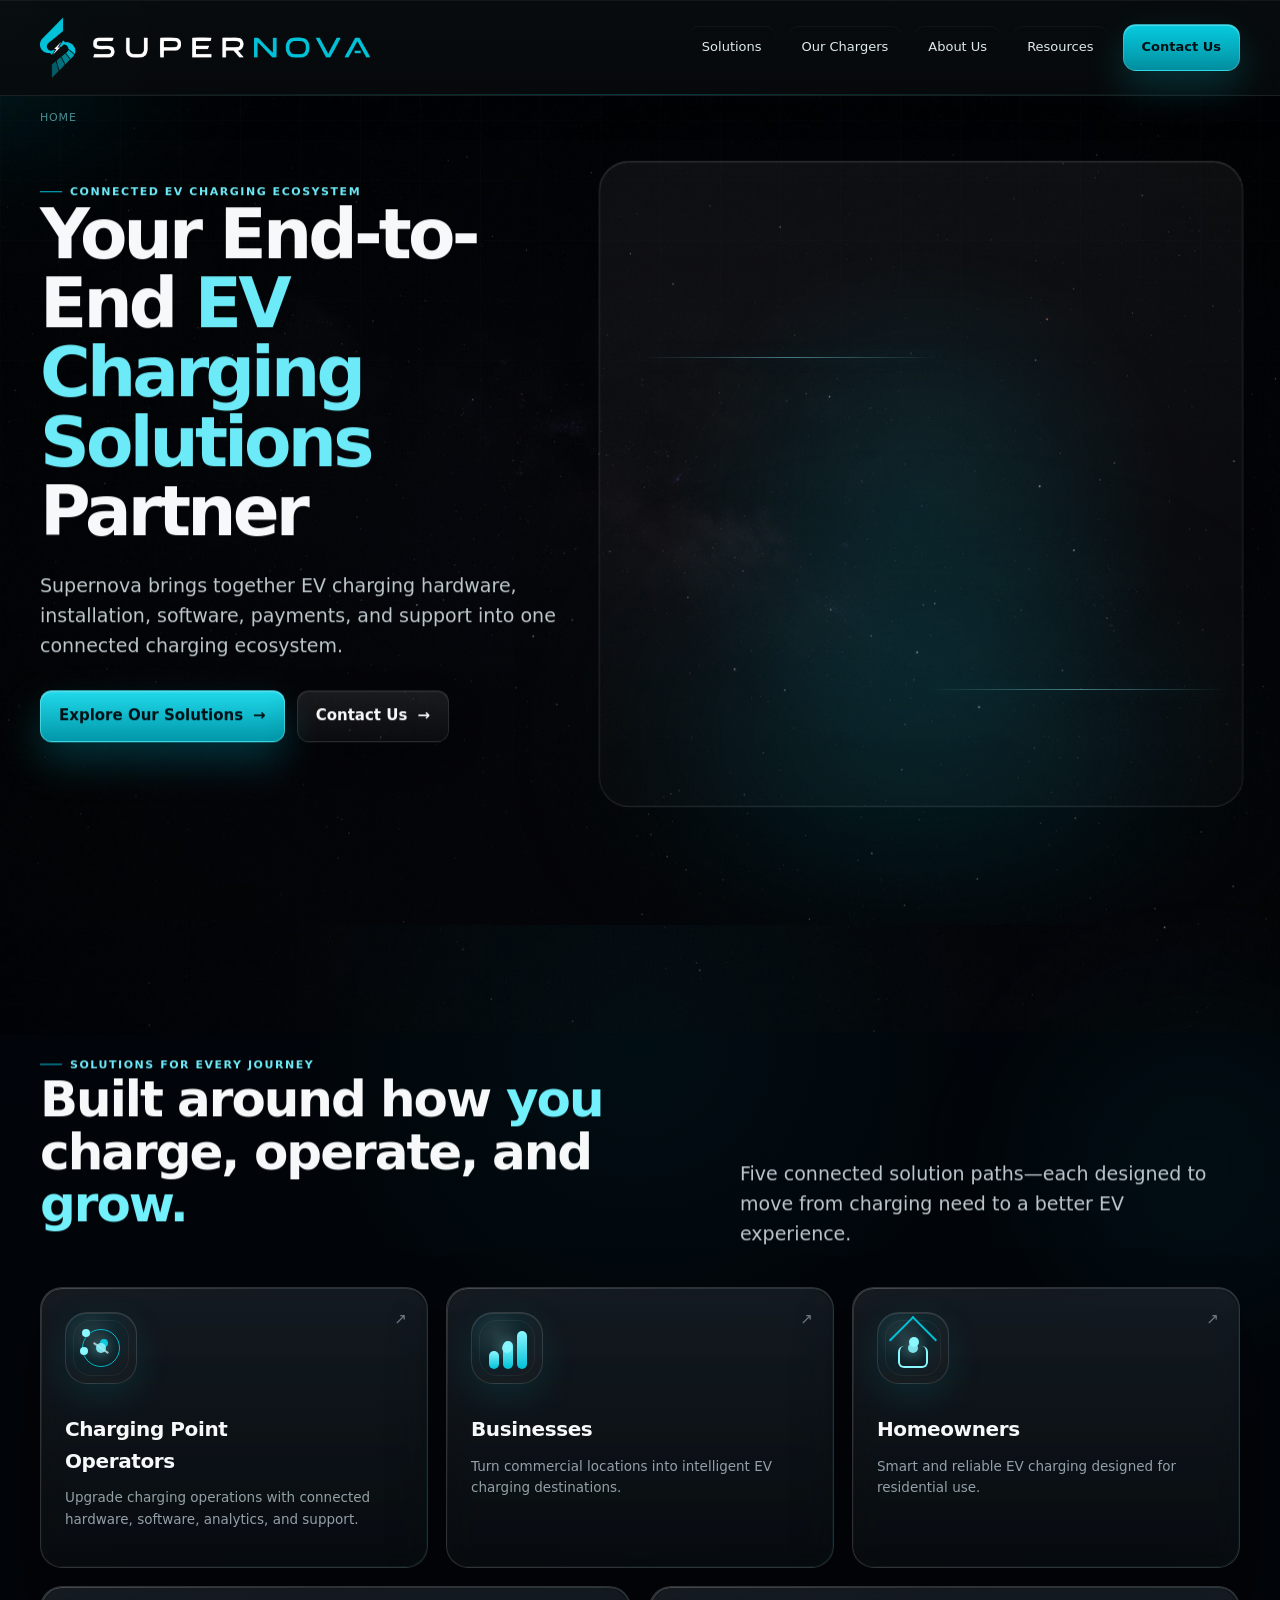
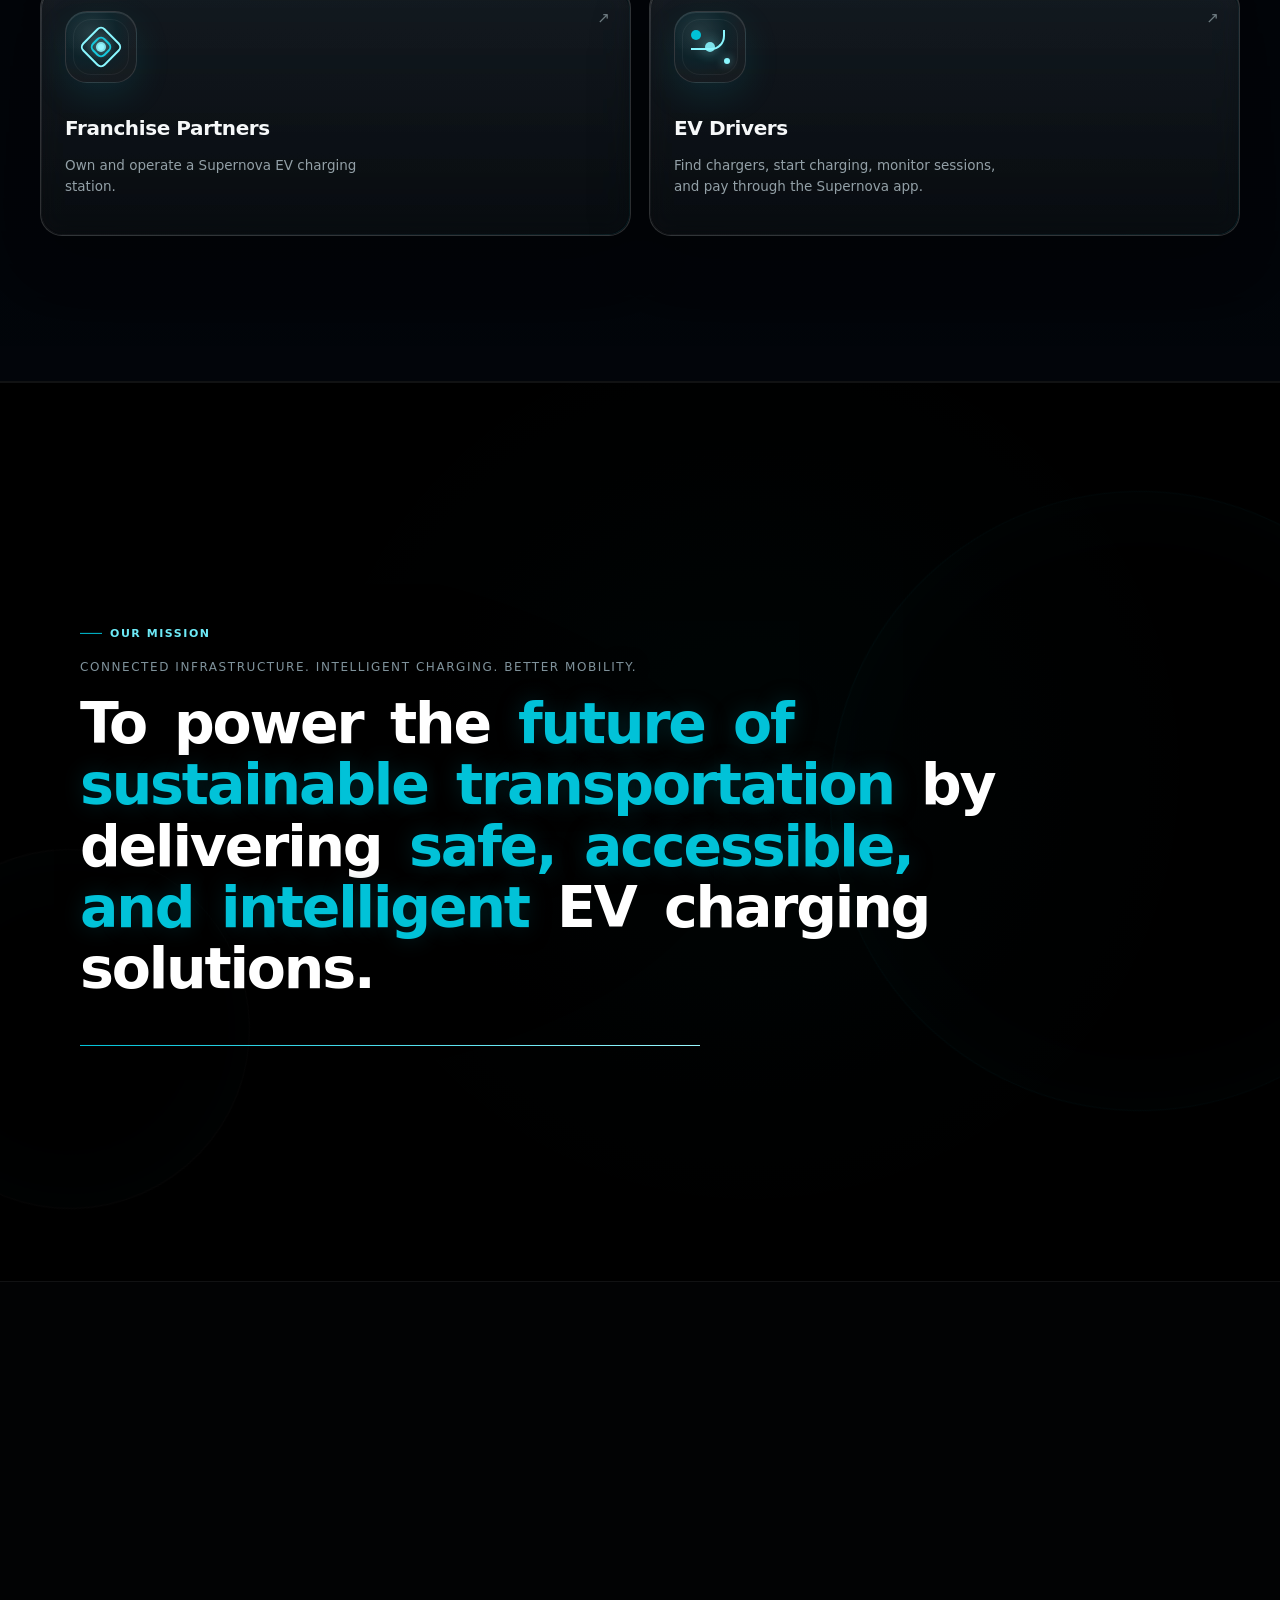
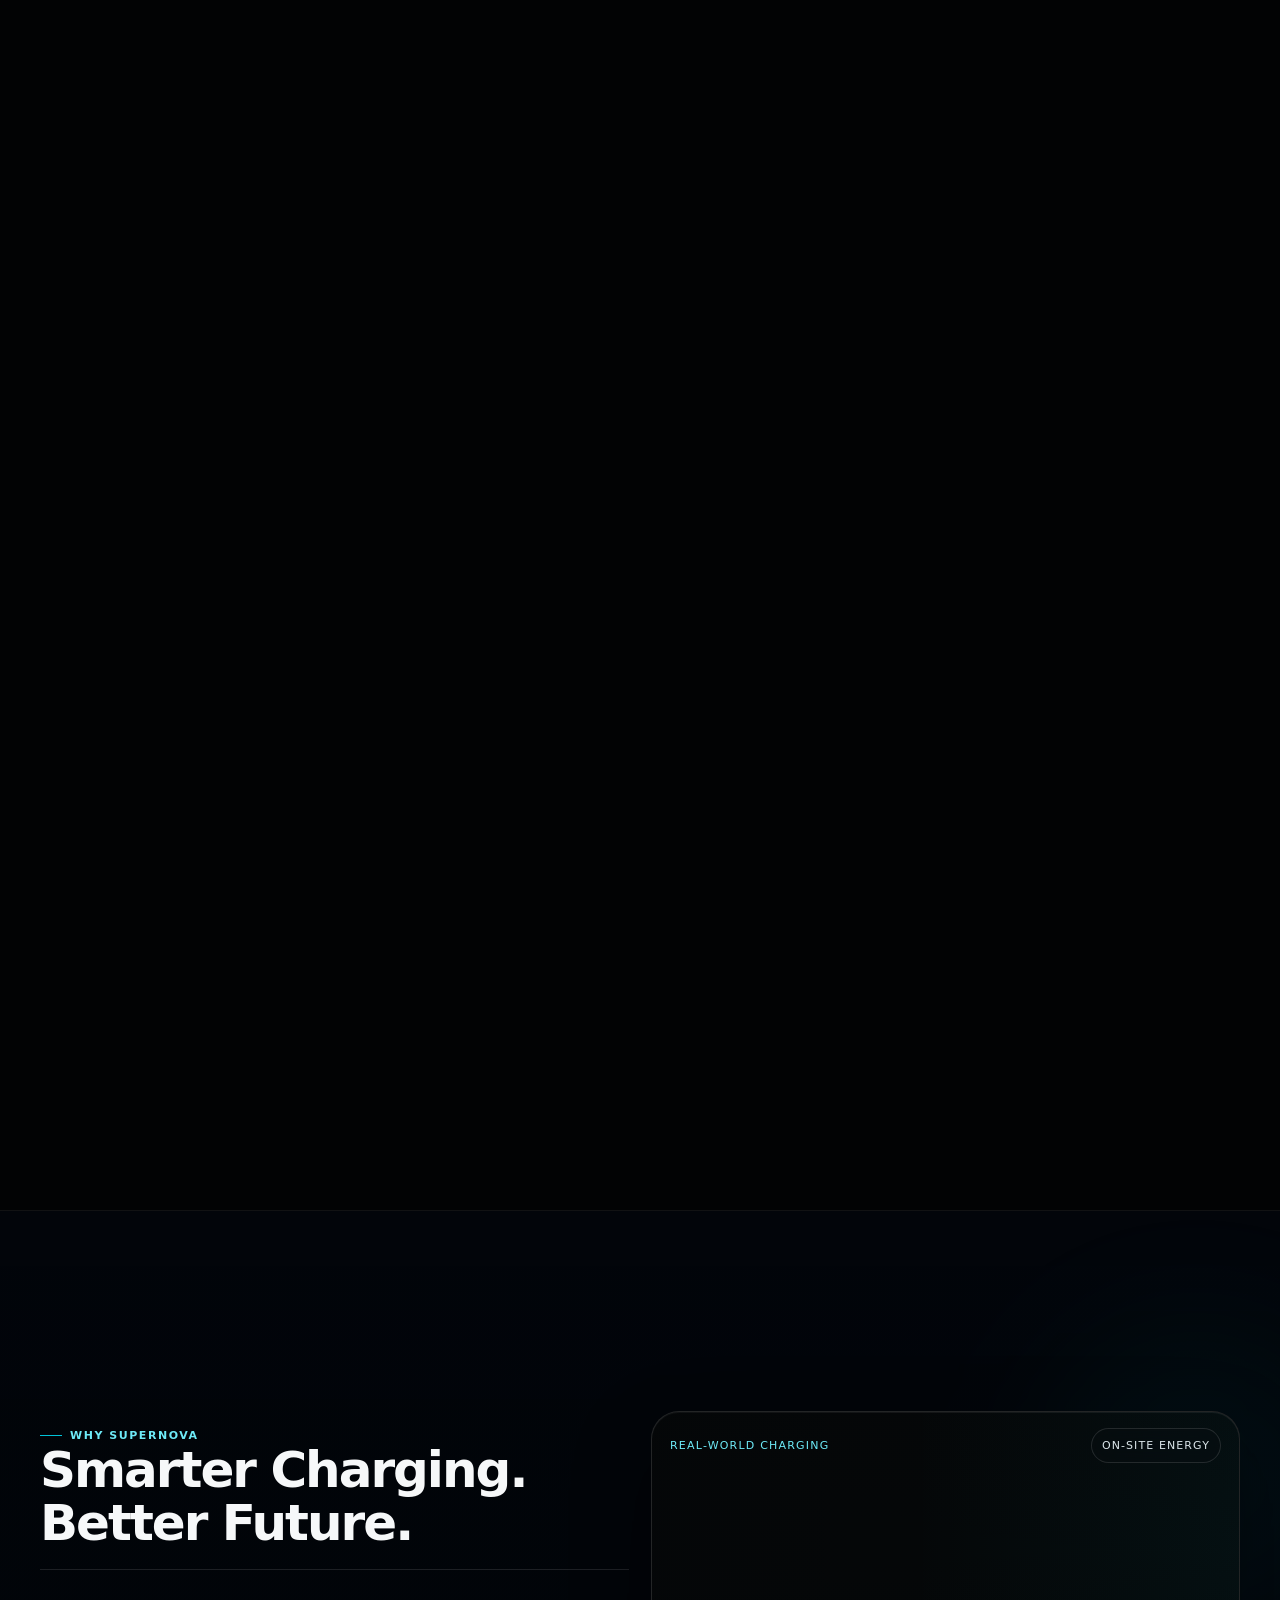
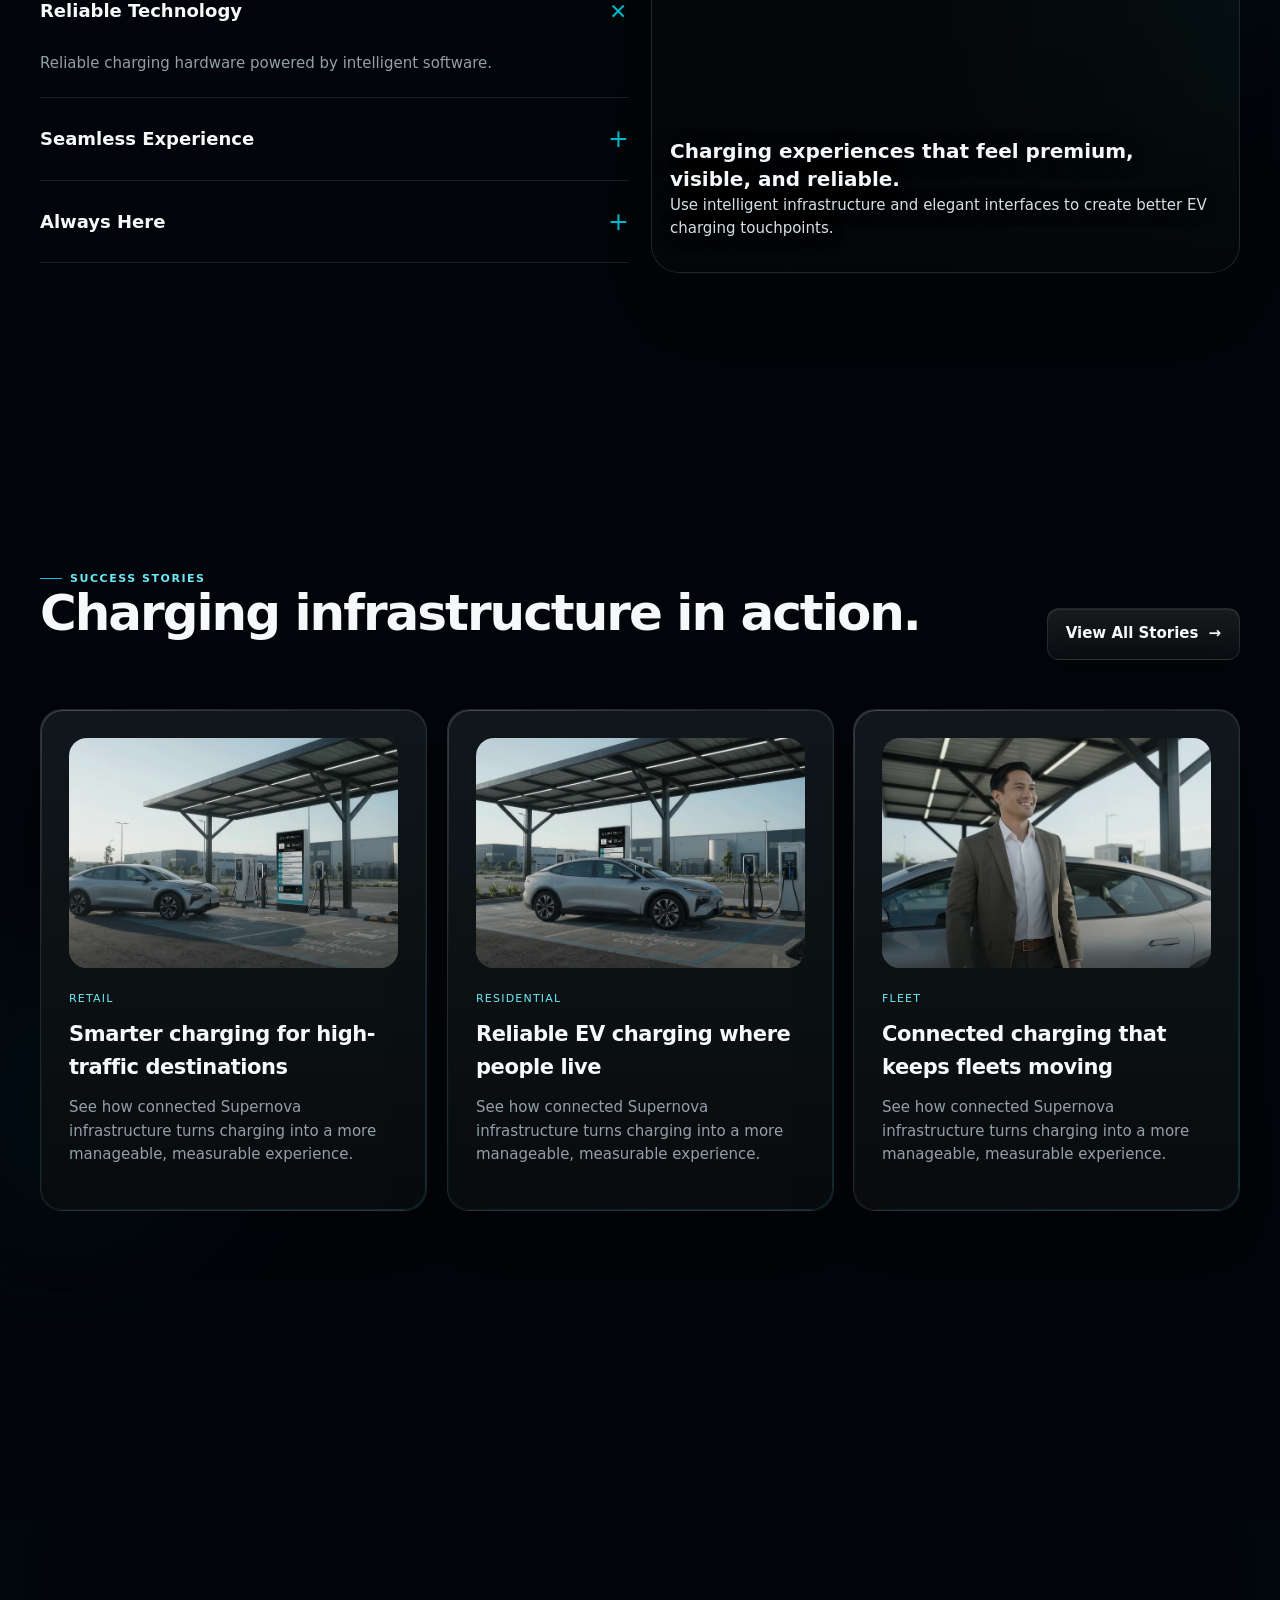
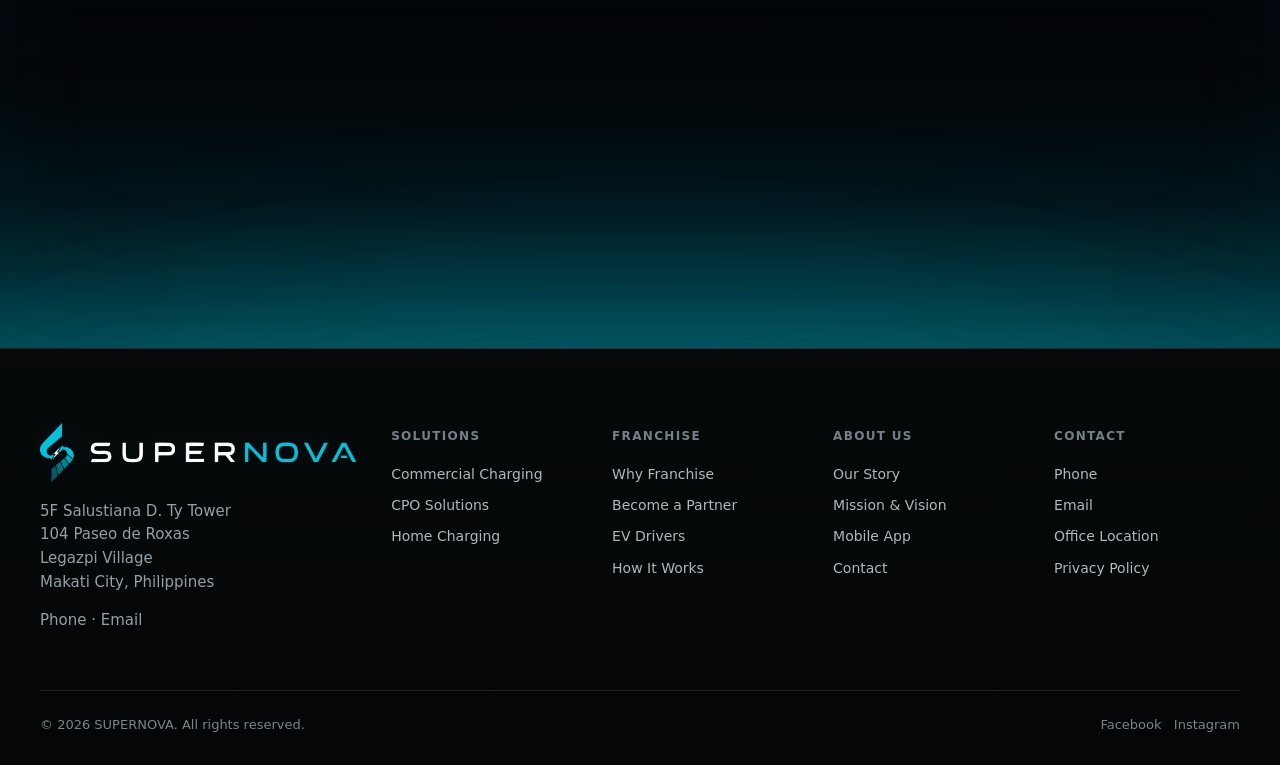
==== commit fe04d041: "updates proceed" ====
--- a/index.html
+++ b/index.html
@@ -1 +1 @@
-<!doctype html><html lang="en"><head><meta charset="utf-8"><meta name="viewport" content="width=device-width,initial-scale=1"><meta name="theme-color" content="#050708"><meta name="description" content="Supernova EV Charging Solutions — connected charging hardware, software, payments and support."><title>Supernova EV Charging Solutions</title><link rel="preconnect" href="https://api.fontshare.com"><link href="https://api.fontshare.com/v2/css?f[]=general-sans@400,500,600,700&display=swap" rel="stylesheet"><link rel="stylesheet" href="assets/style-v44.css"></head><body data-page="home"><noscript>Please enable JavaScript to view this interactive prototype.</noscript><script src="assets/site-v44.js"></script></body></html>+<!doctype html><html lang="en"><head><meta charset="utf-8"><meta name="viewport" content="width=device-width,initial-scale=1"><meta name="theme-color" content="#050708"><meta name="description" content="Supernova EV Charging Solutions — connected charging hardware, software, payments and support."><title>Supernova EV Charging Solutions</title><link rel="preconnect" href="https://api.fontshare.com"><link href="https://api.fontshare.com/v2/css?f[]=general-sans@400,500,600,700&display=swap" rel="stylesheet"><link rel="stylesheet" href="assets/style-v48.css"></head><body data-page="home"><noscript>Please enable JavaScript to view this interactive prototype.</noscript><script src="assets/site-v48.js"></script></body></html>
--- a/assets/style-v48.css
+++ b/assets/style-v48.css
@@ -0,0 +1,5597 @@
+:root{
+  --bg:#050708;--bg2:#090c0e;--panel:#0c1114;--panel2:#10171b;--text:#f6f8f9;--muted:#93a0a7;
+  --cyan:#01c2d8;--cyan2:#6deaf7;--line:rgba(255,255,255,.11);--line2:rgba(1,194,216,.22);
+  --r:22px;--r2:14px;--max:1240px;--shadow:0 28px 80px rgba(0,0,0,.42);
+}
+*{box-sizing:border-box}html{scroll-behavior:smooth}body{margin:0;background:radial-gradient(circle at 50% -10%,rgba(1,194,216,.12),transparent 26%),var(--bg);color:var(--text);font-family:Inter,ui-sans-serif,system-ui,-apple-system,BlinkMacSystemFont,"Segoe UI",sans-serif;line-height:1.55;overflow-x:hidden}
+a{color:inherit;text-decoration:none}button,input,textarea{font:inherit}button{color:inherit}.container{width:min(var(--max),calc(100% - 40px));margin:auto}.section{padding:110px 0;position:relative}.section.compact{padding:72px 0}.eyebrow{display:inline-flex;gap:8px;align-items:center;font-size:12px;letter-spacing:.14em;text-transform:uppercase;color:var(--cyan2);font-weight:700}.eyebrow:before{content:"";width:22px;height:1px;background:var(--cyan)}h1,h2,h3,p{margin-top:0}h1{font-size:clamp(52px,7.1vw,88px);line-height:.98;letter-spacing:-.065em;margin-bottom:24px;font-weight:680}h2{font-size:clamp(40px,5vw,58px);line-height:1.02;letter-spacing:-.045em;margin-bottom:20px}h3{font-size:24px;letter-spacing:-.025em;margin-bottom:12px}.lead{font-size:clamp(18px,2vw,21px);color:#bdc8cd;max-width:720px}.muted{color:var(--muted)}.center{text-align:center}.center .lead{margin-left:auto;margin-right:auto}.cyan{color:var(--cyan2)}.section-head{display:flex;justify-content:space-between;gap:30px;align-items:flex-end;margin-bottom:42px}.section-head .lead{max-width:580px;margin-bottom:3px}.grid-2{display:grid;grid-template-columns:1fr 1fr;gap:22px}.grid-3{display:grid;grid-template-columns:repeat(3,1fr);gap:20px}.grid-4{display:grid;grid-template-columns:repeat(4,1fr);gap:18px}
+
+/* nav */
+.nav-shell{position:fixed;top:15px;left:0;right:0;z-index:80;pointer-events:none}.nav{pointer-events:auto;width:min(1180px,calc(100% - 28px));margin:auto;display:flex;align-items:center;justify-content:space-between;padding:11px 12px 11px 17px;border:1px solid transparent;border-radius:18px;transition:.35s ease;background:rgba(5,7,8,.08)}body.scrolled .nav{background:rgba(7,10,12,.84);backdrop-filter:blur(16px);border-color:var(--line);box-shadow:0 12px 40px rgba(0,0,0,.22)}.brand{display:flex;align-items:center;gap:11px;font-weight:760;letter-spacing:.08em;font-size:14px}.brandmark{width:30px;height:30px;position:relative;filter:drop-shadow(0 0 15px rgba(1,194,216,.28))}.brandmark:before,.brandmark:after{content:"";position:absolute;left:5px;width:20px;height:9px;border:2px solid var(--cyan);transform:skewX(-22deg);border-radius:3px}.brandmark:before{top:5px;border-bottom:0}.brandmark:after{bottom:5px;border-top:0}.nav-right{display:flex;align-items:center;gap:4px}.navlink,.dropbtn{border:0;background:none;padding:10px 12px;border-radius:10px;color:#d8dfe2;font-size:14px;cursor:pointer;transition:.2s}.navlink:hover,.dropbtn:hover{background:rgba(255,255,255,.06);color:white}.nav-cta{background:var(--cyan);color:#001014;padding:10px 16px;border-radius:11px;font-weight:720;margin-left:8px}.nav-cta:hover{filter:brightness(1.08);transform:translateY(-1px)}.dropdown{position:relative}.dropdown-menu{position:absolute;top:calc(100% + 9px);right:0;width:250px;padding:9px;border:1px solid var(--line);border-radius:15px;background:rgba(8,12,14,.96);backdrop-filter:blur(18px);box-shadow:var(--shadow);opacity:0;visibility:hidden;transform:translateY(-7px);transition:.2s}.dropdown:hover .dropdown-menu,.dropdown.open .dropdown-menu{opacity:1;visibility:visible;transform:none}.dropdown-menu a{display:block;padding:11px 12px;border-radius:10px;color:#c9d2d6;font-size:14px}.dropdown-menu a:hover{background:rgba(1,194,216,.09);color:white}.menu-btn{display:none;width:42px;height:42px;border:1px solid var(--line);background:rgba(255,255,255,.03);border-radius:11px}
+
+/* hero */
+.hero{min-height:820px;padding:175px 0 90px;display:flex;align-items:flex-start;position:relative}.hero:before{content:"";position:absolute;inset:0;background-image:linear-gradient(rgba(255,255,255,.018) 1px,transparent 1px),linear-gradient(90deg,rgba(255,255,255,.018) 1px,transparent 1px);background-size:60px 60px;mask-image:linear-gradient(to bottom,rgba(0,0,0,.8),transparent 82%);pointer-events:none}.hero-copy{position:relative;z-index:3;max-width:980px;margin:auto;text-align:center}.hero-actions{display:flex;gap:12px;justify-content:center;margin:30px 0 54px;flex-wrap:wrap}.btn{border:1px solid var(--line);background:#101519;color:#f6f8f9;padding:13px 18px;border-radius:12px;display:inline-flex;align-items:center;gap:10px;font-weight:670;cursor:pointer;transition:.2s ease;position:relative;overflow:hidden}.btn.primary{background:var(--cyan);border-color:var(--cyan);color:#001014}.btn:hover{transform:translateY(-2px);border-color:rgba(1,194,216,.45)}.btn:after{content:"→";transition:transform .2s}.btn:hover:after{transform:translateX(4px)}.hero-visual{max-width:1100px;margin:auto;position:relative;height:490px;perspective:1300px}.ecosystem-window{position:absolute;inset:0;border:1px solid var(--line);border-radius:26px;background:linear-gradient(160deg,rgba(19,28,32,.96),rgba(5,8,10,.98));box-shadow:0 55px 120px rgba(0,0,0,.5),0 0 90px rgba(1,194,216,.08);overflow:hidden;transform:rotateX(2deg)}.window-bar{height:48px;border-bottom:1px solid var(--line);display:flex;align-items:center;padding:0 17px;gap:7px}.dot{width:8px;height:8px;border-radius:50%;background:#394449}.dot.c{background:var(--cyan)}.network-map{position:absolute;inset:48px 0 0;background:radial-gradient(circle at 65% 55%,rgba(1,194,216,.08),transparent 30%)}.network-map svg{width:100%;height:100%}.route{stroke:rgba(1,194,216,.48);stroke-width:2;fill:none;stroke-dasharray:8 13;animation:dash 7s linear infinite}.route2{stroke:rgba(255,255,255,.12);stroke-width:1.3;fill:none}.pulse-node{fill:#071216;stroke:var(--cyan);stroke-width:2;filter:drop-shadow(0 0 8px rgba(1,194,216,.72));animation:pulse 2.5s ease-in-out infinite;transform-origin:center}.ui-float{position:absolute;border:1px solid var(--line);background:rgba(9,14,17,.9);backdrop-filter:blur(10px);border-radius:16px;box-shadow:0 20px 45px rgba(0,0,0,.3);padding:15px;z-index:5}.station-card{left:5%;top:19%;width:245px}.app-card{right:4%;bottom:8%;width:245px}.status-dot{width:8px;height:8px;border-radius:50%;background:#61ebaa;display:inline-block;margin-right:7px}.phone{width:198px;height:355px;border:1px solid rgba(255,255,255,.16);background:#080c0e;border-radius:30px;padding:11px;box-shadow:0 30px 70px rgba(0,0,0,.5);position:absolute;right:16%;top:8%;z-index:4;transform:rotate(4deg);transition:.3s}.phone:hover{transform:rotate(1deg) translateY(-6px)}.phone-screen{height:100%;border-radius:21px;background:linear-gradient(#111a1e,#061013);overflow:hidden;padding:14px}.phone-top{display:flex;justify-content:space-between;font-size:10px;color:#b9c4c8}.mini-map{height:170px;border-radius:16px;background:radial-gradient(circle at 55% 42%,rgba(1,194,216,.18),transparent 35%),#0a1114;margin-top:14px;position:relative}.pin{position:absolute;width:16px;height:16px;background:var(--cyan);border-radius:50% 50% 50% 0;transform:rotate(-45deg);box-shadow:0 0 17px rgba(1,194,216,.7)}.pin:after{content:"";position:absolute;width:5px;height:5px;border-radius:50%;background:#001014;left:5px;top:5px}.pin.a{left:25%;top:29%}.pin.b{left:62%;top:48%}.pin.c{left:46%;top:67%}.charge-pill{margin-top:12px;background:var(--cyan);color:#001014;padding:9px 11px;border-radius:10px;font-size:11px;font-weight:800}.hero-bottom-glow{position:absolute;width:70%;height:160px;left:15%;bottom:-10px;background:rgba(1,194,216,.17);filter:blur(85px);border-radius:50%;pointer-events:none}
+
+/* reusable cards */
+.card{border:1px solid var(--line);border-radius:var(--r);background:linear-gradient(145deg,rgba(15,21,24,.9),rgba(7,10,12,.95));padding:28px;position:relative;overflow:hidden;transition:.3s ease}.card:hover{transform:translateY(-5px) scale(1.008);border-color:rgba(1,194,216,.31)}.card:before{content:"";position:absolute;width:220px;height:160px;background:rgba(1,194,216,.075);filter:blur(55px);right:-80px;top:-80px;border-radius:50%;opacity:0;transition:.35s}.card:hover:before{opacity:1}.card .icon{width:46px;height:46px;border:1px solid var(--line2);border-radius:13px;display:grid;place-items:center;color:var(--cyan2);margin-bottom:35px;background:rgba(1,194,216,.04)}.card .arrow{position:absolute;right:24px;top:24px;color:#6f7c82;transition:.2s}.card:hover .arrow{color:var(--cyan);transform:translate(3px,-3px)}.bento{display:grid;grid-template-columns:1.25fr .75fr .9fr;grid-auto-rows:245px;gap:18px}.bento .card:nth-child(1){grid-row:span 2}.bento .card:nth-child(4){grid-column:span 2}.visual-panel{border:1px solid var(--line);border-radius:26px;background:linear-gradient(145deg,#0d1417,#06090a);overflow:hidden;position:relative;min-height:440px}.visual-panel:after{content:"";position:absolute;width:300px;height:300px;border:1px solid rgba(1,194,216,.18);border-radius:50%;right:-60px;bottom:-100px;box-shadow:0 0 75px rgba(1,194,216,.08) inset}.visual-grid{position:absolute;inset:0;background-image:linear-gradient(rgba(255,255,255,.027) 1px,transparent 1px),linear-gradient(90deg,rgba(255,255,255,.027) 1px,transparent 1px);background-size:38px 38px}.charger{position:absolute;width:128px;height:292px;background:linear-gradient(145deg,#1a2428,#0c1012);border:1px solid rgba(255,255,255,.13);border-radius:22px 22px 15px 15px;left:50%;top:52%;transform:translate(-50%,-50%);box-shadow:0 25px 70px rgba(0,0,0,.55)}.charger:before{content:"SUPERNOVA";position:absolute;left:18px;top:18px;font-size:8px;letter-spacing:.12em;color:#d9e0e3}.charger-screen{position:absolute;left:17px;right:17px;top:52px;height:75px;border-radius:10px;background:radial-gradient(circle at 50% 40%,rgba(1,194,216,.22),#061012 70%);border:1px solid rgba(1,194,216,.25)}.charger-light{position:absolute;left:17px;right:17px;height:2px;background:var(--cyan);top:141px;box-shadow:0 0 14px var(--cyan)}.charger-port{position:absolute;width:32px;height:32px;border-radius:50%;border:6px solid #273237;bottom:58px;left:48px;box-shadow:0 0 0 2px rgba(1,194,216,.22)}.charger-cable{position:absolute;width:71px;height:125px;border:5px solid #263136;border-left-color:transparent;border-top-color:transparent;border-radius:0 0 50px 0;right:-42px;bottom:31px;transform:rotate(6deg)}.energy-line{position:absolute;height:2px;background:linear-gradient(90deg,transparent,var(--cyan),transparent);width:68%;left:16%;top:70%;filter:drop-shadow(0 0 7px var(--cyan));animation:sweep 3s ease-in-out infinite}.metric{font-size:42px;line-height:1;font-weight:680;letter-spacing:-.045em}.metric small{font-size:14px;color:var(--muted);font-weight:500;letter-spacing:0}
+
+/* interactive charge journey */
+.journey{display:grid;grid-template-columns:330px 1fr;gap:30px;align-items:stretch}.journey-steps{display:flex;flex-direction:column;gap:10px}.journey-step{padding:18px;border:1px solid var(--line);background:rgba(255,255,255,.02);border-radius:14px;text-align:left;cursor:pointer;transition:.2s}.journey-step.active{border-color:rgba(1,194,216,.42);background:rgba(1,194,216,.07)}.journey-step strong{display:block;margin-bottom:4px}.journey-stage{min-height:520px;border:1px solid var(--line);border-radius:25px;background:radial-gradient(circle at 50% 55%,rgba(1,194,216,.09),transparent 37%),#080c0e;position:relative;overflow:hidden}.journey-stage .stage-title{position:absolute;left:25px;top:21px;color:#b8c3c7;font-size:13px}.route-car{position:absolute;width:42px;height:22px;border:1px solid var(--cyan);border-radius:8px;left:15%;top:65%;box-shadow:0 0 15px rgba(1,194,216,.23);animation:carMove 5s ease-in-out infinite}.route-car:before,.route-car:after{content:"";position:absolute;width:6px;height:6px;border-radius:50%;background:#354247;bottom:-4px}.route-car:before{left:7px}.route-car:after{right:7px}.scan{position:absolute;width:190px;height:270px;border:1px solid var(--line);border-radius:28px;background:#0b1113;right:12%;top:18%;padding:20px}.qr{width:84px;height:84px;margin:48px auto 0;background:repeating-linear-gradient(45deg,#d9eef0 0 5px,#061012 5px 10px);border:9px solid white}.scanline{position:absolute;left:26px;right:26px;height:2px;background:var(--cyan);top:85px;box-shadow:0 0 10px var(--cyan);animation:scan 2.2s ease-in-out infinite}.progress-ring{width:140px;height:140px;border-radius:50%;border:9px solid rgba(255,255,255,.08);border-top-color:var(--cyan);position:absolute;left:50%;top:49%;transform:translate(-50%,-50%);animation:spin 2s linear infinite}.progress-value{position:absolute;left:50%;top:49%;transform:translate(-50%,-50%);font-size:27px;font-weight:700}.pay-check{position:absolute;left:50%;top:49%;transform:translate(-50%,-50%);width:110px;height:110px;border-radius:50%;border:1px solid var(--cyan);display:grid;place-items:center;font-size:45px;color:var(--cyan);box-shadow:0 0 40px rgba(1,194,216,.16)}
+
+/* marquees */
+.marquee{overflow:hidden;border-top:1px solid var(--line);border-bottom:1px solid var(--line);padding:21px 0;background:rgba(255,255,255,.01)}.marquee-track{display:flex;width:max-content;gap:44px;animation:marquee 23s linear infinite}.marquee span{font-size:18px;color:#d4dcdf;white-space:nowrap}.marquee span:after{content:"✦";color:var(--cyan);margin-left:44px}
+
+/* accordions / processes */
+.accordion{border-top:1px solid var(--line)}.acc-item{border-bottom:1px solid var(--line)}.acc-head{width:100%;display:flex;justify-content:space-between;align-items:center;padding:21px 0;background:none;border:0;text-align:left;cursor:pointer}.acc-head span:first-child{font-size:20px;font-weight:650}.acc-body{max-height:0;overflow:hidden;color:var(--muted);transition:max-height .35s ease;padding-right:50px}.acc-item.open .acc-body{max-height:160px;padding-bottom:22px}.acc-plus{font-size:25px;color:var(--cyan);transition:.25s}.acc-item.open .acc-plus{transform:rotate(45deg)}.process{display:grid;grid-template-columns:repeat(5,1fr);gap:0;border:1px solid var(--line);border-radius:22px;overflow:hidden}.process-item{padding:27px 20px;min-height:170px;border-right:1px solid var(--line);position:relative;background:#0a0e10}.process-item:last-child{border-right:0}.process-item .num{color:var(--cyan);font-size:12px;letter-spacing:.12em;margin-bottom:32px}.process-item:after{content:"";position:absolute;right:-7px;top:50%;width:14px;height:14px;border-top:1px solid var(--cyan);border-right:1px solid var(--cyan);transform:rotate(45deg);background:#0a0e10;z-index:3}.process-item:last-child:after{display:none}
+
+/* filters catalogs */
+.toolbar{display:flex;gap:11px;flex-wrap:wrap;margin-bottom:28px}.filter{border:1px solid var(--line);background:#0b1012;border-radius:999px;padding:9px 14px;color:#aeb9be;cursor:pointer}.filter.active,.filter:hover{border-color:rgba(1,194,216,.45);color:white;background:rgba(1,194,216,.08)}.search{margin-left:auto;min-width:260px;border:1px solid var(--line);background:#0b1012;border-radius:999px;padding:10px 15px;color:white;outline:none}.search:focus{border-color:rgba(1,194,216,.45)}.catalog{display:grid;grid-template-columns:repeat(3,1fr);gap:18px}.product-card .product-vis{height:220px;border-radius:16px;background:radial-gradient(circle at 50% 65%,rgba(1,194,216,.12),transparent 35%),#080c0e;position:relative;margin-bottom:20px}.mini-charger{width:68px;height:154px;background:linear-gradient(#1c2529,#0d1214);border:1px solid var(--line);border-radius:14px;position:absolute;left:50%;top:50%;transform:translate(-50%,-50%);box-shadow:0 18px 40px rgba(0,0,0,.45)}.mini-charger:before{content:"";position:absolute;left:9px;right:9px;top:35px;height:43px;background:#061114;border:1px solid rgba(1,194,216,.22);border-radius:7px}.mini-charger:after{content:"";position:absolute;left:10px;right:10px;top:89px;height:2px;background:var(--cyan);box-shadow:0 0 8px var(--cyan)}.specs{display:grid;grid-template-columns:1fr 1fr;gap:8px;margin-top:15px}.specs div{background:rgba(255,255,255,.028);padding:9px 10px;border-radius:10px;font-size:12px;color:#aeb8bd}.story-image,.news-image{height:190px;border-radius:15px;background:linear-gradient(135deg,rgba(1,194,216,.17),transparent 45%),linear-gradient(45deg,#0d1518,#1a2428);margin-bottom:18px;position:relative;overflow:hidden}.story-image:after,.news-image:after{content:"";position:absolute;width:150%;height:1px;background:linear-gradient(90deg,transparent,var(--cyan),transparent);left:-30%;top:52%;transform:rotate(-15deg);box-shadow:0 0 12px var(--cyan)}.tag{font-size:11px;text-transform:uppercase;letter-spacing:.11em;color:var(--cyan2)}.pagination{display:flex;gap:8px;justify-content:center;margin-top:38px}.page-dot{width:40px;height:40px;display:grid;place-items:center;border:1px solid var(--line);border-radius:10px;background:#0a0e10;color:#aab5ba}.page-dot.active{background:var(--cyan);color:#001014;border-color:var(--cyan)}
+
+/* article/contact/footer */
+.article{max-width:820px;margin:auto}.article p{font-size:18px;color:#bac4c8}.article h2{font-size:33px;margin-top:48px}.quote{border-left:2px solid var(--cyan);padding:18px 0 18px 22px;font-size:24px;color:white;margin:35px 0}.contact-layout{display:grid;grid-template-columns:.8fr 1.2fr;gap:25px}.tabs{display:flex;gap:8px;margin-bottom:23px}.tab{border:1px solid var(--line);background:#0b1012;padding:10px 14px;border-radius:10px;color:#aab6bb;cursor:pointer}.tab.active{background:rgba(1,194,216,.1);border-color:rgba(1,194,216,.4);color:white}.contact-detail{display:none}.contact-detail.active{display:block}.form{display:grid;gap:12px}.form input,.form textarea{background:#080d0f;border:1px solid var(--line);border-radius:12px;padding:14px;color:white;outline:none}.form textarea{min-height:150px;resize:vertical}.form input:focus,.form textarea:focus{border-color:rgba(1,194,216,.45)}.cta-band{margin:50px auto 0;width:min(var(--max),calc(100% - 40px));border:1px solid rgba(1,194,216,.25);border-radius:28px;padding:55px;background:radial-gradient(circle at 80% 30%,rgba(1,194,216,.12),transparent 30%),#091013;display:flex;justify-content:space-between;align-items:center;gap:25px}.cta-band h2{margin-bottom:12px}.footer{padding:70px 0 30px;border-top:1px solid var(--line);margin-top:100px;background:#06090a}.footer-grid{display:grid;grid-template-columns:1.7fr repeat(4,1fr);gap:35px}.foot-col h4{font-size:12px;text-transform:uppercase;letter-spacing:.11em;color:#738188;margin:4px 0 17px}.foot-col a,.foot-col p{display:block;color:#aeb8bd;font-size:14px;margin:0 0 9px}.footer-bottom{display:flex;justify-content:space-between;border-top:1px solid var(--line);padding-top:24px;margin-top:42px;color:#77858b;font-size:13px}
+
+/* page hero */
+.page-hero{padding:185px 0 85px;position:relative;overflow:hidden}.page-hero:after{content:"";position:absolute;width:520px;height:520px;border:1px solid rgba(1,194,216,.12);border-radius:50%;right:-180px;top:70px;box-shadow:0 0 90px rgba(1,194,216,.05) inset}.page-hero .lead{max-width:720px}.page-hero h1{max-width:900px}.page-hero-grid{display:grid;grid-template-columns:1fr .72fr;gap:55px;align-items:center}.logo-hero{min-height:470px;display:grid;place-items:center;border:1px solid var(--line);border-radius:26px;background:radial-gradient(circle,rgba(1,194,216,.08),transparent 45%),#080d0f}.big-mark{font-size:clamp(60px,10vw,140px);font-weight:800;letter-spacing:.12em;color:white;text-shadow:0 0 50px rgba(1,194,216,.12)}
+
+.reveal{opacity:0;transform:translateY(24px);transition:.7s cubic-bezier(.2,.7,.2,1)}.reveal.visible{opacity:1;transform:none}.mouse-glow{position:fixed;width:360px;height:360px;border-radius:50%;background:rgba(1,194,216,.035);filter:blur(50px);pointer-events:none;z-index:-1;transform:translate(-50%,-50%)}
+
+@keyframes dash{to{stroke-dashoffset:-84}}@keyframes pulse{50%{filter:drop-shadow(0 0 17px rgba(1,194,216,.95));transform:scale(1.06)}}@keyframes sweep{50%{opacity:.3;transform:translateY(-45px)}}@keyframes scan{50%{transform:translateY(128px)}}@keyframes spin{to{transform:translate(-50%,-50%) rotate(360deg)}}@keyframes carMove{50%{left:43%;top:46%}}@keyframes marquee{to{transform:translateX(-50%)}}
+
+@media(max-width:980px){.nav-right{display:none}.menu-btn{display:block}.nav.mobile-open .nav-right{display:flex;position:absolute;top:60px;left:14px;right:14px;flex-direction:column;align-items:stretch;padding:12px;background:#081013;border:1px solid var(--line);border-radius:16px}.nav.mobile-open .dropdown-menu{position:static;width:auto;opacity:1;visibility:visible;transform:none;display:none;margin-top:4px}.nav.mobile-open .dropdown.open .dropdown-menu{display:block}.nav-cta{margin-left:0;text-align:center}.hero{padding-top:155px}.hero-visual{height:430px}.phone{right:6%}.station-card{left:3%}.grid-3,.catalog{grid-template-columns:repeat(2,1fr)}.grid-4{grid-template-columns:repeat(2,1fr)}.bento{grid-template-columns:1fr 1fr;grid-auto-rows:auto}.bento .card:nth-child(1){grid-row:span 1}.bento .card:nth-child(4){grid-column:span 1}.journey{grid-template-columns:1fr}.journey-steps{display:grid;grid-template-columns:repeat(4,1fr)}.process{grid-template-columns:1fr}.process-item{border-right:0;border-bottom:1px solid var(--line);min-height:auto}.process-item:after{display:none}.page-hero-grid,.contact-layout{grid-template-columns:1fr}.footer-grid{grid-template-columns:1.4fr 1fr 1fr}.cta-band{flex-direction:column;align-items:flex-start}}
+@media(max-width:680px){.container{width:min(100% - 28px,var(--max))}.section{padding:80px 0}.section-head{display:block}.hero{min-height:auto}.hero-actions{margin-bottom:40px}.hero-visual{height:510px}.ecosystem-window{inset:55px 0 0}.phone{width:158px;height:296px;right:5%;top:0}.station-card{width:190px;top:29%;font-size:12px}.app-card{display:none}.grid-2,.grid-3,.grid-4,.catalog{grid-template-columns:1fr}.journey-steps{grid-template-columns:1fr 1fr}.journey-stage{min-height:440px}.scan{right:8%;width:170px}.bento{grid-template-columns:1fr}.page-hero{padding-top:145px}.footer-grid{grid-template-columns:1fr 1fr}.footer-grid>div:first-child{grid-column:span 2}.cta-band{padding:35px 25px}.toolbar .search{width:100%;margin-left:0}.footer-bottom{display:block}.footer-bottom div+div{margin-top:8px}}
+@media(prefers-reduced-motion:reduce){*{scroll-behavior:auto!important;animation-duration:.01ms!important;animation-iteration-count:1!important;transition-duration:.01ms!important}.reveal{opacity:1;transform:none}}
+
+
+/* ===== Premium homepage refresh / glass system overrides ===== */
+body{background:radial-gradient(circle at 50% -10%,rgba(1,194,216,.18),transparent 28%),radial-gradient(circle at 100% 0%,rgba(1,194,216,.08),transparent 25%),linear-gradient(180deg,#040607,#06090b 38%,#050708 100%)}
+.section:before{content:"";position:absolute;inset:auto auto 10% -8%;width:320px;height:320px;border-radius:50%;background:rgba(1,194,216,.05);filter:blur(70px);pointer-events:none}.section:nth-of-type(even):before{left:auto;right:-6%;top:8%;bottom:auto}
+.nav{padding:14px 16px 14px 20px;border-color:rgba(255,255,255,.09);background:linear-gradient(180deg,rgba(255,255,255,.09),rgba(255,255,255,.03));backdrop-filter:blur(18px) saturate(150%);box-shadow:0 14px 40px rgba(0,0,0,.28),inset 0 1px 0 rgba(255,255,255,.12)}
+body.scrolled .nav{background:linear-gradient(180deg,rgba(15,19,22,.82),rgba(7,10,12,.72));border-color:rgba(255,255,255,.11);box-shadow:0 24px 45px rgba(0,0,0,.32),inset 0 1px 0 rgba(255,255,255,.12)}
+.brand{gap:0;min-width:230px}.brand-lockup{display:inline-flex;align-items:center}.brand-logo{display:block;height:auto}.logo-darkbg{width:250px}.logo-lightbg{display:none;width:250px}.nav.on-light .logo-darkbg,.footer.on-light .logo-darkbg{display:none}.nav.on-light .logo-lightbg,.footer.on-light .logo-lightbg{display:block}.footer-brand .logo-darkbg{width:220px}
+.nav-right{gap:8px}.navlink,.dropbtn,.nav-cta{position:relative;display:inline-flex;align-items:center;gap:8px;font-size:14px}.navlink,.dropbtn{padding:12px 15px;border:1px solid rgba(255,255,255,0);background:linear-gradient(180deg,rgba(255,255,255,.03),rgba(255,255,255,.015));box-shadow:inset 0 1px 0 rgba(255,255,255,.04)}.navlink:hover,.dropbtn:hover{background:linear-gradient(180deg,rgba(255,255,255,.08),rgba(255,255,255,.04));border-color:rgba(255,255,255,.08)}
+.caret{font-size:13px;opacity:.75;transition:transform .25s ease}.dropdown.open .caret,.dropdown:hover .caret{transform:translateY(1px) rotate(180deg)}
+.dropdown-menu{left:50%;right:auto;transform:translate(-50%,-8px);min-width:240px;width:max-content;display:grid;gap:6px;padding:12px;background:linear-gradient(180deg,rgba(20,25,29,.9),rgba(9,13,16,.88));backdrop-filter:blur(22px) saturate(160%);box-shadow:0 26px 70px rgba(0,0,0,.4),inset 0 1px 0 rgba(255,255,255,.1)}.dropdown:hover .dropdown-menu,.dropdown.open .dropdown-menu{transform:translate(-50%,0)}.resources-dropdown .dropdown-menu{min-width:218px}.dropdown-menu a{padding:12px 14px;border:1px solid transparent;background:rgba(255,255,255,.02)}.dropdown-menu a:hover{background:linear-gradient(180deg,rgba(255,255,255,.08),rgba(1,194,216,.08));border-color:rgba(255,255,255,.08)}
+.nav-cta,.btn{isolation:isolate;overflow:hidden}.nav-cta,.btn,.filter,.tab,.menu-btn,.search,.form input,.form textarea{backdrop-filter:blur(18px) saturate(150%)}
+.nav-cta:before,.btn:before{content:"";position:absolute;inset:0;background:linear-gradient(105deg,transparent 18%,rgba(255,255,255,.08) 34%,rgba(255,255,255,.35) 48%,rgba(255,255,255,.08) 62%,transparent 82%);transform:translateX(-125%) skewX(-18deg);transition:transform .7s ease;z-index:-1}.nav-cta:hover:before,.btn:hover:before{transform:translateX(130%) skewX(-18deg)}
+.nav-cta{padding:12px 18px;border:1px solid rgba(255,255,255,.18);background:linear-gradient(180deg,rgba(7,225,246,.9),rgba(1,194,216,.72));box-shadow:0 16px 38px rgba(1,194,216,.22),inset 0 1px 0 rgba(255,255,255,.28)}
+.btn{background:linear-gradient(180deg,rgba(255,255,255,.09),rgba(255,255,255,.03));border-color:rgba(255,255,255,.1);box-shadow:0 10px 35px rgba(0,0,0,.22),inset 0 1px 0 rgba(255,255,255,.08)}.btn.primary{background:linear-gradient(180deg,rgba(35,236,255,.92),rgba(1,194,216,.78));border-color:rgba(126,249,255,.48);box-shadow:0 18px 42px rgba(1,194,216,.26),inset 0 1px 0 rgba(255,255,255,.28)}
+.hero{padding-top:188px;min-height:920px}.hero-grid{position:absolute;inset:0;background-image:linear-gradient(rgba(255,255,255,.018) 1px,transparent 1px),linear-gradient(90deg,rgba(255,255,255,.018) 1px,transparent 1px);background-size:64px 64px;mask-image:linear-gradient(to bottom,rgba(0,0,0,.9),transparent 82%)}.hero-noise{position:absolute;inset:0;background:radial-gradient(circle at 50% 25%,rgba(255,255,255,.02),transparent 32%);pointer-events:none}.hero-copy .lead{max-width:760px;margin-inline:auto}
+.hero-visual{height:620px;max-width:1140px}.hero-orb{position:absolute;left:50%;top:52%;width:460px;height:460px;border-radius:50%;transform:translate(-50%,-50%) translate3d(0,var(--py,0),0);background:radial-gradient(circle,rgba(1,194,216,.24),rgba(1,194,216,.14) 34%,rgba(1,194,216,.06) 56%,transparent 74%);filter:blur(12px);opacity:.82}.hero-scan{position:absolute;width:300px;height:1px;background:linear-gradient(90deg,transparent,rgba(139,247,255,.9),transparent);box-shadow:0 0 18px rgba(1,194,216,.65);opacity:.7;animation:sweep2 8s ease-in-out infinite}.hero-scan-a{left:6%;top:30%}.hero-scan-b{right:2%;bottom:18%;animation-delay:1.8s}
+.ecosystem-window{background:linear-gradient(180deg,rgba(18,24,28,.56),rgba(7,10,13,.62));backdrop-filter:blur(18px) saturate(150%);box-shadow:0 55px 120px rgba(0,0,0,.5),0 0 100px rgba(1,194,216,.07),inset 0 1px 0 rgba(255,255,255,.09);transform:perspective(1500px) rotateX(calc(2deg + var(--rx,0deg))) rotateY(var(--ry,0deg)) translate3d(0,var(--py,0),0);transition:transform .25s ease-out;border-color:rgba(255,255,255,.12)}
+.window-title{margin-left:12px;font-size:12px;letter-spacing:.11em;text-transform:uppercase;color:#98b1ba}.network-map{background:radial-gradient(circle at 50% 50%,rgba(1,194,216,.12),transparent 34%),linear-gradient(180deg,rgba(255,255,255,.03),rgba(255,255,255,.01))}
+.network-legend{position:absolute;left:22px;bottom:18px;display:flex;gap:14px;flex-wrap:wrap;font-size:11px;color:#bac7cc}.network-legend span{display:inline-flex;align-items:center;gap:7px;padding:7px 10px;border-radius:999px;background:rgba(7,12,15,.58);border:1px solid rgba(255,255,255,.08);backdrop-filter:blur(12px)}.network-legend i{width:8px;height:8px;border-radius:50%;background:#63ffcf;display:inline-block;box-shadow:0 0 12px currentColor}.network-legend i.busy{background:#01c2d8}.network-legend i.reserved{background:#fff2a4}
+.ui-float,.card,.visual-panel,.journey,.process,.cta-band,.logo-hero,.toolbar .filter,.search,.tab,.form input,.form textarea,.page-dot{background:linear-gradient(180deg,rgba(255,255,255,.07),rgba(255,255,255,.03));border-color:rgba(255,255,255,.11);backdrop-filter:blur(18px) saturate(160%);box-shadow:0 25px 60px rgba(0,0,0,.24),inset 0 1px 0 rgba(255,255,255,.08)}
+.card,.visual-panel,.journey,.process,.cta-band{position:relative}.card:after,.visual-panel:before,.journey:before,.cta-band:before{content:"";position:absolute;inset:0;border-radius:inherit;padding:1px;background:linear-gradient(135deg,rgba(255,255,255,.18),rgba(255,255,255,0) 30%,rgba(1,194,216,.22) 100%);-webkit-mask:linear-gradient(#000 0 0) content-box,linear-gradient(#000 0 0);-webkit-mask-composite:xor;mask-composite:exclude;pointer-events:none}
+.station-card{left:4%;top:20%;width:255px;transform:translate3d(0,var(--py,0),0)}.app-card{right:4%;bottom:8%;width:255px;transform:translate3d(0,var(--py,0),0)}.phone{transform:translate3d(0,var(--py,0),0) rotate(4deg);background:linear-gradient(180deg,rgba(18,24,28,.95),rgba(6,10,13,.98));backdrop-filter:blur(20px)}.phone:hover{transform:translate3d(0,var(--py,0),0) rotate(1deg) translateY(-6px)}.hero-chip{width:230px}.hero-chip-a{left:1%;bottom:13%;transform:translate3d(0,var(--py,0),0)}.hero-chip-b{right:0;top:13%;width:275px;transform:translate3d(0,var(--py,0),0)}
+.charge-pill{background:linear-gradient(180deg,rgba(30,238,255,.94),rgba(1,194,216,.8));box-shadow:0 12px 24px rgba(1,194,216,.2),inset 0 1px 0 rgba(255,255,255,.28)}.hero-bottom-glow{background:rgba(1,194,216,.23);filter:blur(100px)}.journey,.process{overflow:hidden}.journey-stage{background:linear-gradient(180deg,rgba(255,255,255,.02),rgba(1,194,216,.03))}
+.card:hover,.visual-panel:hover{transform:translateY(-6px) scale(1.01)}.toolbar .filter,.tab,.page-dot,.process-item{background:linear-gradient(180deg,rgba(255,255,255,.04),rgba(255,255,255,.02))}.process-item{background:transparent}.process-item:after{background:rgba(6,9,10,.75)}
+.cta-band{background:radial-gradient(circle at 82% 28%,rgba(1,194,216,.16),transparent 28%),linear-gradient(180deg,rgba(255,255,255,.08),rgba(255,255,255,.03))}.footer{background:linear-gradient(180deg,#06090a,#040607)}.footer-brand{min-width:0}.footer-lockup .logo-darkbg{width:200px}.logo-hero,.page-hero,.story-image,.news-image,.product-card .product-vis{background:linear-gradient(145deg,rgba(255,255,255,.06),rgba(255,255,255,.02))}
+.reveal{transition:.9s cubic-bezier(.2,.7,.2,1)}
+@keyframes sweep2{0%,100%{opacity:.14;transform:translateX(-20px)}50%{opacity:.92;transform:translateX(40px)}}
+@media(max-width:980px){.logo-darkbg,.logo-lightbg{width:212px}.nav{padding:13px 14px 13px 16px}.nav.mobile-open .nav-right{background:linear-gradient(180deg,rgba(14,18,20,.92),rgba(7,10,12,.9));backdrop-filter:blur(22px)}.hero{min-height:auto}.hero-visual{height:700px}.hero-chip-b{top:18%}.hero-chip-a{bottom:5%}}
+@media(max-width:680px){.logo-darkbg,.logo-lightbg{width:180px}.brand{min-width:0}.hero{padding-top:160px}.hero-visual{height:600px}.hero-chip{display:none}.station-card{width:200px;top:31%}.ecosystem-window{inset:60px 0 0}.dropdown-menu{left:0;transform:translate(0,-8px)}.dropdown:hover .dropdown-menu,.dropdown.open .dropdown-menu{transform:none}.footer-lockup .logo-darkbg{width:170px}}
+
+
+/* ===== Homepage redesign v2 ===== */
+.logo-darkbg,.logo-lightbg{width:320px;max-width:min(28vw,320px);height:auto}
+.footer-brand .logo-darkbg,.footer-brand .logo-lightbg{width:220px;max-width:100%}
+.brand{min-width:290px}
+.hero.hero-split{padding-top:180px;padding-bottom:72px;min-height:auto}
+.hero-layout{display:grid;grid-template-columns:minmax(0,.92fr) minmax(0,1.08fr);gap:32px;align-items:center}
+.hero-copy{text-align:left;max-width:680px;margin:0}.hero-copy .lead{margin-left:0;margin-right:0}.hero-actions{justify-content:flex-start}.hero h1{font-size:clamp(48px,6vw,82px)}
+.hero-mini-metrics{display:flex;gap:12px;flex-wrap:wrap;margin-top:28px}.mini-metric{padding:12px 14px;border-radius:14px;border:1px solid rgba(255,255,255,.1);min-width:154px}.mini-metric strong{display:block;font-size:18px;margin-bottom:4px}.mini-metric span{color:#b6c3c8;font-size:12px}.glass{background:linear-gradient(180deg,rgba(255,255,255,.07),rgba(255,255,255,.03));backdrop-filter:blur(18px) saturate(140%);box-shadow:0 20px 40px rgba(0,0,0,.2), inset 0 1px 0 rgba(255,255,255,.08)}
+.hero-visual{height:640px;max-width:100%;margin:0}.hero-media-grid{position:relative;z-index:2;display:grid;grid-template-columns:minmax(0,1.2fr) minmax(280px,.8fr);gap:18px;height:100%}
+.video-stack{display:grid;grid-template-rows:minmax(0,1fr) auto;gap:18px}
+.video-panel{position:relative;overflow:hidden;border-radius:28px;border:1px solid rgba(255,255,255,.12);background:linear-gradient(180deg,rgba(255,255,255,.05),rgba(255,255,255,.02));box-shadow:0 28px 80px rgba(0,0,0,.3), inset 0 1px 0 rgba(255,255,255,.08);backdrop-filter:blur(16px) saturate(150%);min-height:0}
+.video-primary{min-height:100%;transform:translate3d(0,var(--py,0),0)}.video-secondary{min-height:320px;transform:translate3d(0,var(--py,0),0)}
+.video-panel video{width:100%;height:100%;object-fit:cover;display:block;filter:saturate(1.04) contrast(1.02)}
+.video-panel:after{content:"";position:absolute;inset:0;background:linear-gradient(180deg,rgba(5,7,8,.12),rgba(5,7,8,.05) 28%,rgba(5,7,8,.38) 100%);pointer-events:none}
+.video-panel-top,.panel-caption{position:absolute;left:18px;right:18px;z-index:2;display:flex;align-items:center;justify-content:space-between}.video-panel-top{top:16px}.panel-caption{bottom:16px;align-items:flex-end}.video-badge{font-size:11px;letter-spacing:.1em;text-transform:uppercase;padding:8px 10px;border-radius:999px;border:1px solid rgba(255,255,255,.12);background:rgba(10,14,17,.44);backdrop-filter:blur(10px);color:#dbe6ea}
+.hero-info-card{padding:20px;border-radius:24px;transform:translate3d(0,var(--py,0),0)}.hero-info-card h3{font-size:22px;margin:10px 0 10px}.hero-info-card p{margin:0}.hero-info-pills{display:flex;gap:8px;flex-wrap:wrap;margin-top:16px}.hero-info-pills span{padding:8px 10px;border-radius:999px;border:1px solid rgba(255,255,255,.1);background:rgba(255,255,255,.04);font-size:11px;letter-spacing:.08em;text-transform:uppercase;color:#dce7eb}
+.hero-floats .station-card{left:-10px;top:44px}.hero-floats .app-card{right:18px;bottom:20px}.hero-floats .station-card,.hero-floats .app-card{z-index:4}
+.adjacent-solutions{padding-top:18px}.adjacent-solutions-grid{display:grid;grid-template-columns:minmax(280px,.44fr) minmax(0,.56fr);gap:24px;align-items:start}.solutions-copy{position:sticky;top:110px;padding:28px;border-radius:26px;border:1px solid rgba(255,255,255,.1);background:linear-gradient(180deg,rgba(255,255,255,.06),rgba(255,255,255,.03));backdrop-filter:blur(18px) saturate(140%);box-shadow:0 25px 60px rgba(0,0,0,.24), inset 0 1px 0 rgba(255,255,255,.08)}
+.solutions-copy .lead{font-size:18px}.solutions-copy-actions{display:flex;gap:10px;flex-wrap:wrap;margin-top:24px}
+.balanced-bento{display:grid;grid-template-columns:repeat(2,minmax(0,1fr));gap:18px}.solution-card{min-height:212px;padding-top:24px}.solution-card .muted{max-width:38ch}.solution-card:hover .solution-icon{transform:scale(1.04)}
+.solution-icon{width:64px;height:64px;border-radius:18px;border:1px solid rgba(255,255,255,.12);display:grid;place-items:center;position:relative;margin-bottom:28px;background:linear-gradient(180deg,rgba(1,194,216,.12),rgba(255,255,255,.03));box-shadow:inset 0 1px 0 rgba(255,255,255,.08),0 10px 30px rgba(1,194,216,.1);overflow:hidden;transition:transform .25s ease}
+.solution-icon span{position:absolute;display:block}.icon-cpo span:nth-child(1){width:32px;height:32px;border:2px solid rgba(1,194,216,.9);border-radius:50%;animation:spinSoft 7s linear infinite}.icon-cpo span:nth-child(2){width:8px;height:8px;border-radius:50%;background:#8bf7ff;left:14px;top:14px;box-shadow:28px 16px 0 #01c2d8;animation:pulse 2.4s ease-in-out infinite}.icon-cpo span:nth-child(3){width:18px;height:2px;background:rgba(255,255,255,.65);transform:rotate(35deg)}
+.icon-business span:nth-child(1),.icon-business span:nth-child(2),.icon-business span:nth-child(3){bottom:14px;width:8px;border-radius:6px;background:linear-gradient(180deg,#8bf7ff,#01c2d8);animation:bars 1.6s ease-in-out infinite}.icon-business span:nth-child(1){left:16px;height:18px}.icon-business span:nth-child(2){left:28px;height:28px;animation-delay:.2s}.icon-business span:nth-child(3){left:40px;height:38px;animation-delay:.35s}
+.icon-home span:nth-child(1){width:26px;height:20px;border:2px solid #8bf7ff;border-top:none;bottom:15px;border-radius:6px}.icon-home span:nth-child(2){width:30px;height:30px;border-left:2px solid #01c2d8;border-top:2px solid #01c2d8;transform:rotate(45deg);top:12px}.icon-home span:nth-child(3){width:10px;height:10px;border-radius:50%;background:#8bf7ff;top:22px;left:27px;animation:pulse 2s ease-in-out infinite}
+.icon-franchise span:nth-child(1),.icon-franchise span:nth-child(2){width:26px;height:26px;border:2px solid #8bf7ff;transform:rotate(45deg);border-radius:6px;animation:spinSoft 9s linear infinite}.icon-franchise span:nth-child(2){width:14px;height:14px;border-color:#01c2d8;animation-direction:reverse}.icon-franchise span:nth-child(3){width:6px;height:6px;border-radius:50%;background:#fff;box-shadow:0 0 12px #fff}
+.icon-drivers span:nth-child(1){width:30px;height:18px;border-bottom:2px solid #8bf7ff;border-right:2px solid #8bf7ff;border-radius:0 0 14px 0;top:18px;left:14px}.icon-drivers span:nth-child(2){width:10px;height:10px;border-radius:50%;background:#01c2d8;left:15px;top:16px;animation:routeDot 2s ease-in-out infinite}.icon-drivers span:nth-child(3){width:6px;height:6px;border-radius:50%;background:#8bf7ff;right:14px;bottom:18px}
+.icon-chargers span:nth-child(1){width:18px;height:30px;border:2px solid #8bf7ff;border-radius:8px;top:12px}.icon-chargers span:nth-child(2){width:12px;height:16px;background:linear-gradient(180deg,#8bf7ff,#01c2d8);clip-path:polygon(45% 0,100% 0,62% 42%,100% 42%,20% 100%,45% 58%,8% 58%);animation:boltPulse 1.8s ease-in-out infinite}.icon-chargers span:nth-child(3){width:16px;height:2px;background:#8bf7ff;bottom:15px;box-shadow:0 -6px 0 #01c2d8}
+@keyframes spinSoft{to{transform:rotate(405deg)}}@keyframes bars{0%,100%{transform:scaleY(.78);opacity:.8}50%{transform:scaleY(1);opacity:1}}@keyframes routeDot{0%{transform:translate(0,0)}50%{transform:translate(18px,10px)}100%{transform:translate(0,0)}}@keyframes boltPulse{0%,100%{transform:scale(.92);filter:drop-shadow(0 0 0 rgba(1,194,216,0))}50%{transform:scale(1.08);filter:drop-shadow(0 0 10px rgba(1,194,216,.75))}}
+@media(max-width:1100px){.hero-layout,.adjacent-solutions-grid{grid-template-columns:1fr}.hero-copy{max-width:none}.hero-visual{height:720px}.solutions-copy{position:relative;top:0}.balanced-bento{grid-template-columns:repeat(2,minmax(0,1fr))}}
+@media(max-width:780px){.logo-darkbg,.logo-lightbg{width:230px;max-width:58vw}.brand{min-width:0}.hero-visual{height:auto}.hero-media-grid,.video-stack,.balanced-bento{grid-template-columns:1fr;display:grid}.video-stack{grid-template-rows:auto auto}.video-primary{min-height:360px}.video-secondary{min-height:240px}.hero-floats .station-card{position:relative;left:auto;top:auto;margin-top:14px}.hero-floats .app-card{position:relative;right:auto;bottom:auto;margin-top:14px}.hero-mini-metrics{gap:10px}.mini-metric{min-width:calc(50% - 6px)}.adjacent-solutions{padding-top:24px}}
+@media(max-width:520px){.logo-darkbg,.logo-lightbg{width:180px}.hero.hero-split{padding-top:156px}.video-primary{min-height:300px}.hero-copy h1{font-size:42px}.mini-metric{min-width:100%}.solution-card{min-height:190px;padding:22px}.solution-icon{width:58px;height:58px;margin-bottom:22px}}
+
+
+/* ===== Homepage refinement v3 ===== */
+.nav-shell{top:10px}
+.nav{width:calc(100% - 16px);max-width:none;padding:8px 16px 8px 18px;border-radius:20px}
+body.scrolled .nav{box-shadow:0 18px 40px rgba(0,0,0,.28),inset 0 1px 0 rgba(255,255,255,.12)}
+.brand{min-width:0}.nav-right{gap:6px}.navlink,.dropbtn{padding:8px 12px;font-size:13px;border-radius:12px}.nav-cta{padding:10px 16px;border-radius:13px;margin-left:4px}.menu-btn{width:38px;height:38px}
+.hero-media-grid-single{grid-template-columns:minmax(0,1fr) 280px;gap:18px}.hero-side-stack{display:grid;grid-template-rows:auto auto;gap:18px;min-width:0}.hero-info-card,.hero-stats-card{padding:20px;border-radius:24px}.hero-stats-card .hero-stat-grid{display:grid;grid-template-columns:1fr 1fr;gap:14px 12px;margin-top:14px}.hero-stats-card .hero-stat-grid div{padding:12px;border-radius:16px;background:rgba(255,255,255,.035);border:1px solid rgba(255,255,255,.08)}.hero-stats-card strong{display:block;font-size:16px;margin-bottom:4px}.hero-stats-card span{display:block;font-size:11px;color:#b8c5ca;line-height:1.35}
+.adjacent-solutions{padding-top:20px}.solutions-rail-head{align-items:end;margin-bottom:22px}.solutions-rail-head .lead{max-width:520px}.solutions-rail-shell{position:relative;padding:6px 0}.solutions-rail-shell:before,.solutions-rail-shell:after{content:"";position:absolute;top:0;bottom:0;width:64px;z-index:2;pointer-events:none}.solutions-rail-shell:before{left:0;background:linear-gradient(90deg,#050708 6%,rgba(5,7,8,0))}.solutions-rail-shell:after{right:0;background:linear-gradient(270deg,#050708 6%,rgba(5,7,8,0))}
+.solutions-rail{display:grid;grid-auto-flow:column;grid-auto-columns:minmax(270px,320px);gap:18px;overflow-x:auto;padding:8px 2px 10px 2px;scroll-snap-type:x proximity;scrollbar-width:none}.solutions-rail::-webkit-scrollbar{display:none}
+.rail-card{scroll-snap-align:start;min-height:230px;padding:22px 20px 20px;transition:transform .28s ease, box-shadow .28s ease}.rail-card:hover{transform:translateY(-7px) scale(1.01);box-shadow:0 28px 70px rgba(0,0,0,.26),0 0 45px rgba(1,194,216,.08),inset 0 1px 0 rgba(255,255,255,.09)}
+.rail-card h3{font-size:23px;max-width:13ch}.rail-card .muted{font-size:14px;line-height:1.55}.rail-card .arrow{top:18px;right:18px}
+.solution-icon{width:72px;height:72px;border-radius:22px;margin-bottom:24px;background:radial-gradient(circle at 35% 30%,rgba(139,247,255,.16),rgba(1,194,216,.08) 40%,rgba(255,255,255,.03) 70%);box-shadow:inset 0 1px 0 rgba(255,255,255,.1),0 12px 36px rgba(1,194,216,.12)}
+.solution-icon:before{content:"";position:absolute;inset:7px;border-radius:18px;border:1px solid rgba(255,255,255,.07);opacity:.8}
+.icon-cpo span:nth-child(1){width:38px;height:38px;border-width:1.5px}.icon-cpo span:nth-child(2){left:16px;top:16px;box-shadow:18px 10px 0 #01c2d8, -2px 18px 0 #8bf7ff}
+.icon-business span:nth-child(1),.icon-business span:nth-child(2),.icon-business span:nth-child(3){width:10px;border-radius:8px}.icon-business span:nth-child(1){left:17px}.icon-business span:nth-child(2){left:31px}.icon-business span:nth-child(3){left:45px}
+.icon-home span:nth-child(1){width:30px;height:22px}.icon-home span:nth-child(2){width:34px;height:34px;top:10px}.icon-home span:nth-child(3){top:24px;left:31px}
+.icon-franchise span:nth-child(1){width:32px;height:32px}.icon-franchise span:nth-child(2){width:18px;height:18px}.icon-franchise span:nth-child(3){box-shadow:0 0 14px rgba(255,255,255,.85)}
+.icon-drivers span:nth-child(1){width:34px;height:20px;left:16px}.icon-drivers span:nth-child(2){left:16px;top:18px}.icon-drivers span:nth-child(3){right:15px;bottom:18px;box-shadow:0 0 10px rgba(139,247,255,.7)}
+.why-grid{align-items:center}.future-video{min-height:460px}.future-video video{height:100%;min-height:460px}
+@media(max-width:980px){.nav{width:calc(100% - 12px);padding:8px 12px 8px 14px}.hero-media-grid-single{grid-template-columns:1fr}.hero-side-stack{grid-template-columns:1fr 1fr;grid-template-rows:none}.solutions-rail{grid-auto-columns:minmax(260px,300px)}.future-video,.future-video video{min-height:360px}}
+@media(max-width:780px){.nav-shell{top:8px}.nav{padding:8px 10px 8px 12px}.nav.mobile-open .nav-right{margin-top:10px;width:100%;padding:10px;border-radius:16px}.hero-side-stack{grid-template-columns:1fr}.solutions-rail-head{margin-bottom:18px}.rail-card h3{font-size:21px}.future-video,.future-video video{min-height:300px}}
+@media(max-width:520px){.nav{width:calc(100% - 8px);padding:7px 8px 7px 10px;border-radius:16px}.nav-cta{padding:9px 12px}.solutions-rail{grid-auto-columns:88%}.solution-icon{width:64px;height:64px;border-radius:20px}.future-video,.future-video video{min-height:260px}}
+
+
+/* ===== Hero cleanup v4 ===== */
+.brand-lockup{position:relative;width:380px;height:48px;overflow:hidden;display:block;flex:0 0 auto}
+.brand-logo{position:absolute;left:0;top:50%;width:380px!important;max-width:none!important;height:auto!important;transform:translateY(-50%)}
+.footer-lockup{width:230px;height:54px}.footer-lockup .brand-logo{width:230px!important}
+.nav{min-height:64px}.nav .brand{min-width:380px;display:flex;align-items:center}
+.hero-layout{grid-template-columns:minmax(0,.9fr) minmax(0,1.1fr);gap:40px}
+.hero-video-full{height:640px;position:relative;overflow:visible}
+.hero-video-full .video-full{position:absolute;inset:0;min-height:0;width:100%;height:100%;transform:translate3d(0,var(--py,0),0);border-radius:30px}
+.hero-video-full .video-full video{width:100%;height:100%;object-fit:cover;display:block}
+.hero-video-full .video-full:after{background:linear-gradient(90deg,rgba(5,7,8,.04),rgba(5,7,8,0) 45%,rgba(5,7,8,.06));}
+.video-edge-glow{position:absolute;inset:-1px;border-radius:30px;pointer-events:none;box-shadow:inset 0 1px 0 rgba(255,255,255,.12),0 40px 90px rgba(0,0,0,.34),0 0 80px rgba(1,194,216,.08);z-index:3}
+.hero-video-full .hero-orb{width:520px;height:520px;opacity:.52;z-index:0}
+.hero-video-full .hero-scan{z-index:4;opacity:.5}
+.hero-video-full .hero-bottom-glow{z-index:0}
+@media(max-width:1100px){.brand-lockup{width:330px;height:44px}.brand-logo{width:330px!important}.nav .brand{min-width:330px}.hero-layout{grid-template-columns:1fr}.hero-video-full{height:560px}}
+@media(max-width:780px){.brand-lockup{width:240px;height:40px}.brand-logo{width:240px!important}.nav .brand{min-width:240px}.hero-video-full{height:440px}}
+@media(max-width:520px){.brand-lockup{width:190px;height:34px}.brand-logo{width:190px!important}.nav .brand{min-width:190px}.hero-video-full{height:340px}.nav{min-height:54px}}
+
+/* ===== Homepage interaction & layout refinement v5 ===== */
+/* Traditional full-width sticky navigation */
+.nav-shell{top:0;left:0;right:0;width:100%;z-index:100}
+.nav{width:100%;max-width:none;margin:0;min-height:84px;padding:10px 28px;border-radius:0;border-width:0 0 1px;border-style:solid;border-color:rgba(255,255,255,.09);background:linear-gradient(180deg,rgba(7,10,12,.86),rgba(7,10,12,.68));backdrop-filter:blur(22px) saturate(155%);box-shadow:0 10px 35px rgba(0,0,0,.16),inset 0 1px 0 rgba(255,255,255,.08)}
+body.scrolled .nav{background:linear-gradient(180deg,rgba(8,12,14,.95),rgba(5,8,10,.9));border-color:rgba(255,255,255,.11);box-shadow:0 14px 38px rgba(0,0,0,.28),inset 0 1px 0 rgba(255,255,255,.08)}
+.nav .brand{min-width:380px}.nav-right{gap:8px}.navlink,.dropbtn{padding:10px 13px;font-size:14px}.nav-cta{padding:11px 18px}.menu-btn{width:42px;height:42px}
+.hero.hero-split{padding-top:176px}
+
+/* All five solution cards visible at once */
+.adjacent-solutions{padding:76px 0 92px;background:radial-gradient(circle at 50% 12%,rgba(1,194,216,.055),transparent 34%)}
+.solutions-grid-head{align-items:flex-end;margin-bottom:34px}
+.solutions-grid-head h2{max-width:780px}
+.solutions-grid-head .lead{max-width:500px}
+.solutions-visible-grid{display:grid;grid-template-columns:repeat(6,minmax(0,1fr));gap:18px}
+.visible-solution-card{min-height:255px;padding:24px;isolation:isolate;overflow:hidden}
+.visible-solution-card:nth-child(1),.visible-solution-card:nth-child(2),.visible-solution-card:nth-child(3){grid-column:span 2}
+.visible-solution-card:nth-child(4),.visible-solution-card:nth-child(5){grid-column:span 3;min-height:235px}
+.visible-solution-card:before{width:280px;height:220px;right:-100px;top:-110px;opacity:.55;background:radial-gradient(circle,rgba(1,194,216,.16),rgba(1,194,216,.035) 55%,transparent 72%);filter:blur(24px)}
+.visible-solution-card:after{background:linear-gradient(135deg,rgba(255,255,255,.18),transparent 28%,rgba(1,194,216,.25) 100%)}
+.visible-solution-card:hover{transform:translateY(-8px) scale(1.012);box-shadow:0 34px 80px rgba(0,0,0,.32),0 0 55px rgba(1,194,216,.09),inset 0 1px 0 rgba(255,255,255,.1)}
+.visible-solution-card .solution-icon{margin-bottom:30px}
+.visible-solution-card h3{font-size:clamp(20px,2vw,26px);max-width:16ch;margin-bottom:10px}
+.visible-solution-card p{font-size:14px;max-width:42ch}
+.visible-solution-card:nth-child(1){transition-delay:.04s}.visible-solution-card:nth-child(2){transition-delay:.11s}.visible-solution-card:nth-child(3){transition-delay:.18s}.visible-solution-card:nth-child(4){transition-delay:.25s}.visible-solution-card:nth-child(5){transition-delay:.32s}
+.visible-solution-card .solution-icon:after{content:"";position:absolute;width:10px;height:10px;border-radius:50%;background:#8bf7ff;box-shadow:0 0 14px rgba(139,247,255,.8);opacity:.9;animation:iconOrbit 4.8s linear infinite;transform-origin:26px 26px}
+.visible-solution-card:nth-child(2) .solution-icon:after{animation-duration:5.4s;animation-direction:reverse}.visible-solution-card:nth-child(3) .solution-icon:after{animation-duration:6.1s}.visible-solution-card:nth-child(4) .solution-icon:after{animation-duration:4.2s;animation-direction:reverse}.visible-solution-card:nth-child(5) .solution-icon:after{animation-duration:5.8s}
+@keyframes iconOrbit{from{transform:rotate(0deg) translateX(25px) rotate(0deg)}to{transform:rotate(360deg) translateX(25px) rotate(-360deg)}}
+
+/* Mission statement with scroll-triggered word reveal */
+.mission-scroll{position:relative;min-height:108vh;overflow:hidden;background:linear-gradient(180deg,#050708 0%,#071014 44%,#050708 100%);border-top:1px solid rgba(255,255,255,.06);border-bottom:1px solid rgba(255,255,255,.06)}
+.mission-scroll:before{content:"SUPERNOVA";position:absolute;left:50%;top:51%;transform:translate(-50%,-50%);font-size:clamp(100px,18vw,300px);font-weight:800;letter-spacing:.06em;color:rgba(255,255,255,.018);white-space:nowrap;pointer-events:none}
+.mission-inner{position:sticky;top:22vh;padding:94px 0 110px;z-index:3;transform:translate3d(0,var(--py,0),0)}
+.mission-overline{margin:22px 0 20px;color:#7f929b;font-size:14px;letter-spacing:.13em;text-transform:uppercase}
+.mission-statement{max-width:1120px;font-size:clamp(46px,6.3vw,86px);line-height:1.04;letter-spacing:-.05em;margin:0}
+.mission-word{display:inline-block;margin-right:.18em;color:rgba(240,248,250,.14);opacity:.25;filter:blur(5px);transform:translateY(22px);transition:opacity .68s ease,transform .75s cubic-bezier(.2,.75,.2,1),filter .68s ease,color .68s ease;transition-delay:calc(var(--i) * 48ms)}
+.mission-scroll.visible .mission-word{opacity:1;filter:blur(0);transform:translateY(0);color:#f3f8fa}
+.mission-scroll.visible .mission-word:nth-child(4n),.mission-scroll.visible .mission-word:nth-child(7n){color:#55eaf7;text-shadow:0 0 24px rgba(1,194,216,.16)}
+.mission-progress-line{width:min(620px,70vw);height:1px;background:rgba(255,255,255,.09);margin-top:46px;overflow:hidden}
+.mission-progress-line span{display:block;width:100%;height:100%;background:linear-gradient(90deg,#01c2d8,#8bf7ff);transform:scaleX(0);transform-origin:left;transition:transform 1.7s cubic-bezier(.2,.75,.2,1) .25s;box-shadow:0 0 16px rgba(1,194,216,.55)}
+.mission-scroll.visible .mission-progress-line span{transform:scaleX(1)}
+.mission-orbit{position:absolute;border-radius:50%;border:1px solid rgba(1,194,216,.13);box-shadow:0 0 90px rgba(1,194,216,.035) inset;transform:translate3d(0,var(--py,0),0);pointer-events:none}
+.mission-orbit-a{width:620px;height:620px;right:-170px;top:12%}.mission-orbit-b{width:360px;height:360px;left:-110px;bottom:8%;border-color:rgba(255,255,255,.07)}
+
+/* Stronger scroll reveals across the homepage */
+.reveal{opacity:0;transform:translateY(34px) scale(.992);transition:opacity .85s cubic-bezier(.2,.7,.2,1),transform .9s cubic-bezier(.2,.7,.2,1),filter .85s ease;filter:blur(4px)}
+.reveal.visible{opacity:1;transform:translateY(0) scale(1);filter:blur(0)}
+
+/* Growing cyan-to-black energy fade before footer */
+.bottom-energy-fade{--fade-progress:0;position:relative;height:500px;overflow:hidden;margin-top:-38px;background:linear-gradient(180deg,#050708 0%,#050708 26%,rgba(5,7,8,.9) 45%,rgba(1,194,216,.03) 100%);isolation:isolate}
+.bottom-energy-grid{position:absolute;inset:0;background-image:linear-gradient(rgba(255,255,255,.018) 1px,transparent 1px),linear-gradient(90deg,rgba(255,255,255,.018) 1px,transparent 1px);background-size:58px 58px;mask-image:linear-gradient(to bottom,transparent,rgba(0,0,0,.7));opacity:calc(.08 + var(--fade-progress) * .34)}
+.bottom-energy-orb{position:absolute;left:50%;bottom:-560px;width:140vw;height:860px;border-radius:50%;background:radial-gradient(ellipse at center,rgba(78,239,252,.88) 0%,rgba(1,194,216,.62) 24%,rgba(1,194,216,.28) 44%,rgba(1,194,216,.08) 61%,transparent 74%);filter:blur(calc(18px - var(--fade-progress) * 7px));transform:translateX(-50%) scale(calc(.46 + var(--fade-progress) * .66));transform-origin:center bottom;opacity:calc(.18 + var(--fade-progress) * .82);transition:opacity .08s linear,transform .08s linear,filter .08s linear;z-index:1}
+.bottom-energy-horizon{position:absolute;left:50%;bottom:54px;width:calc(18% + var(--fade-progress) * 72%);height:1px;transform:translateX(-50%);background:linear-gradient(90deg,transparent,#4cecff,#fff,#4cecff,transparent);box-shadow:0 0 calc(14px + var(--fade-progress) * 28px) rgba(1,194,216,.75);opacity:calc(.22 + var(--fade-progress) * .78);z-index:2}
+.bottom-energy-fade:after{content:"";position:absolute;inset:0;background:linear-gradient(180deg,#050708 0%,transparent 35%,transparent 78%,rgba(1,194,216,.025) 100%);z-index:3;pointer-events:none}
+.footer{margin-top:0;position:relative;z-index:5}
+
+@media(max-width:1180px){
+  .nav{padding-left:20px;padding-right:20px}.nav .brand{min-width:330px}.navlink,.dropbtn{padding:9px 10px}
+  .solutions-visible-grid{grid-template-columns:repeat(2,minmax(0,1fr))}.visible-solution-card:nth-child(n){grid-column:span 1}.visible-solution-card:nth-child(5){grid-column:1 / -1}
+}
+@media(max-width:980px){
+  .nav{min-height:78px}.nav .brand{min-width:280px}.brand-lockup{width:280px;height:44px}.brand-logo{width:280px!important}.hero.hero-split{padding-top:164px}
+  .mission-scroll{min-height:92vh}.mission-inner{top:17vh}.bottom-energy-fade{height:420px}
+}
+@media(max-width:780px){
+  .nav{min-height:72px;padding:8px 14px}.nav .brand{min-width:230px}.brand-lockup{width:230px;height:40px}.brand-logo{width:230px!important}
+  .solutions-grid-head{display:block}.solutions-grid-head .lead{margin-top:14px}.solutions-visible-grid{grid-template-columns:1fr}.visible-solution-card:nth-child(n){grid-column:auto;min-height:220px}
+  .mission-scroll{min-height:84vh}.mission-inner{top:13vh;padding:74px 0 90px}.mission-statement{font-size:clamp(40px,10vw,66px)}.bottom-energy-fade{height:360px}
+}
+@media(max-width:520px){
+  .nav{min-height:66px;padding:7px 10px}.nav .brand{min-width:190px}.brand-lockup{width:190px;height:34px}.brand-logo{width:190px!important}.hero.hero-split{padding-top:146px}
+  .adjacent-solutions{padding:62px 0 70px}.visible-solution-card{padding:22px}.mission-scroll{min-height:78vh}.mission-inner{top:10vh}.mission-overline{font-size:11px}.bottom-energy-fade{height:300px}
+}
+
+/* ===== Homepage polish v6 ===== */
+/* Scroll-linked reveal for second-section heading */
+.scroll-text-reveal [data-word]{display:inline-block;opacity:.14;transform:translateY(18px);filter:blur(5px);will-change:opacity,transform,filter;transition:color .25s ease}
+.scroll-text-reveal [data-word]:nth-child(4),.scroll-text-reveal [data-word]:nth-child(8){color:#72f0fb}
+
+/* Success story photography */
+.story-photo-card .story-image{height:230px;background:#0a0f11;overflow:hidden;border-radius:18px;position:relative}
+.story-photo-card .story-image img{width:100%;height:100%;object-fit:cover;display:block;transition:transform .8s cubic-bezier(.2,.7,.2,1),filter .5s ease;filter:saturate(.92) contrast(1.04) brightness(.92)}
+.story-photo-card .story-image:before{content:"";position:absolute;inset:0;background:linear-gradient(180deg,transparent 48%,rgba(4,7,8,.5) 100%);z-index:1;pointer-events:none}
+.story-photo-card .story-image:after{display:none}
+.story-photo-card:hover .story-image img{transform:scale(1.045);filter:saturate(1.04) contrast(1.04) brightness(1)}
+
+/* CTA should never visually clip against the bottom energy treatment */
+.cta-band{overflow:visible;margin-bottom:84px;padding-top:62px;padding-bottom:62px;min-height:260px;position:relative;z-index:8}
+.cta-band:after{content:"";position:absolute;left:7%;right:7%;bottom:-38px;height:70px;background:radial-gradient(ellipse at center,rgba(1,194,216,.12),transparent 70%);filter:blur(18px);pointer-events:none;z-index:-1}
+
+/* Larger bottom cyan glow */
+.bottom-energy-fade{height:720px;margin-top:0;background:linear-gradient(180deg,#050708 0%,#050708 19%,rgba(5,7,8,.92) 34%,rgba(1,194,216,.055) 100%)}
+.bottom-energy-orb{bottom:-690px;width:175vw;height:1180px;background:radial-gradient(ellipse at center,rgba(145,249,255,.95) 0%,rgba(31,226,242,.82) 17%,rgba(1,194,216,.62) 33%,rgba(1,194,216,.28) 49%,rgba(1,194,216,.08) 64%,transparent 77%);filter:blur(calc(22px - var(--fade-progress) * 9px));transform:translateX(-50%) scale(calc(.5 + var(--fade-progress) * .72));opacity:calc(.22 + var(--fade-progress) * .78)}
+.bottom-energy-horizon{bottom:88px;width:calc(22% + var(--fade-progress) * 74%);box-shadow:0 0 calc(20px + var(--fade-progress) * 46px) rgba(1,194,216,.92)}
+.bottom-energy-grid{background-size:64px 64px;opacity:calc(.12 + var(--fade-progress) * .38)}
+
+/* Footer brand alignment + scale */
+.footer-grid>div:first-child{display:flex;flex-direction:column;align-items:flex-start}
+.footer-brand{display:inline-flex!important;justify-content:flex-start!important;align-items:center!important;width:auto!important;min-width:0!important;margin:0!important;padding:0!important;overflow:visible!important}
+.footer-logo-img{display:block;width:310px;height:auto;max-width:100%;object-fit:contain;object-position:left center;filter:drop-shadow(0 0 18px rgba(1,194,216,.08))}
+
+/* Brighter cursor glow */
+.mouse-glow{width:430px;height:430px;background:radial-gradient(circle,rgba(168,252,255,.22) 0%,rgba(1,194,216,.13) 24%,rgba(1,194,216,.055) 46%,transparent 72%);filter:blur(24px);opacity:.95;mix-blend-mode:screen;z-index:30;box-shadow:0 0 60px rgba(1,194,216,.06);transition:width .2s ease,height .2s ease}
+
+@media(max-width:980px){
+  .bottom-energy-fade{height:600px}.bottom-energy-orb{width:190vw;height:980px;bottom:-590px}.footer-logo-img{width:270px}.cta-band{margin-bottom:60px}
+}
+@media(max-width:680px){
+  .story-photo-card .story-image{height:210px}.bottom-energy-fade{height:470px}.bottom-energy-orb{width:230vw;height:800px;bottom:-510px}.bottom-energy-horizon{bottom:58px}.footer-logo-img{width:235px}.cta-band{margin-bottom:42px;min-height:0;padding-top:44px;padding-bottom:44px}
+}
+
+
+/* ===== Mission scroll reveal + supersized bottom-logo reveal ===== */
+.mission-scroll{--mission-progress:0}
+.mission-scroll .mission-inner{transform:translate3d(0,calc((1 - var(--mission-progress)) * 34px),0);opacity:calc(.72 + var(--mission-progress) * .28);transition:none}
+.scroll-mission-reveal .mission-word{will-change:opacity,transform,filter,color;transition:none!important}
+.mission-scroll.visible .scroll-mission-reveal .mission-word{transition:none!important}
+.mission-overline{opacity:calc(.35 + var(--mission-progress) * .65);transform:translateY(calc((1 - var(--mission-progress)) * 14px));transition:none}
+.mission-orbit-a{transform:translate3d(calc((1 - var(--mission-progress)) * -40px),var(--py,0),0) rotate(calc(var(--mission-progress) * 24deg))}
+.mission-orbit-b{transform:translate3d(calc((1 - var(--mission-progress)) * 40px),var(--py,0),0) rotate(calc(var(--mission-progress) * -18deg))}
+.bottom-energy-fade{height:820px}
+.bottom-energy-logo{position:absolute;left:50%;bottom:120px;width:min(88vw,1500px);max-width:none;height:auto;z-index:2;pointer-events:none;opacity:calc(var(--fade-progress) * .30);transform:translate(-50%,calc((1 - var(--fade-progress)) * 70px)) scale(calc(.78 + var(--fade-progress) * .22));transform-origin:center center;filter:blur(calc((1 - var(--fade-progress)) * 8px)) drop-shadow(0 0 calc(10px + var(--fade-progress) * 46px) rgba(1,194,216,.22));transition:opacity .06s linear,transform .06s linear,filter .06s linear}
+.bottom-energy-horizon{z-index:3}.bottom-energy-fade:after{z-index:4}
+@media(max-width:980px){.bottom-energy-fade{height:680px}.bottom-energy-logo{width:104vw;bottom:104px}}
+@media(max-width:680px){.bottom-energy-fade{height:520px}.bottom-energy-logo{width:132vw;bottom:82px}.mission-scroll .mission-inner{transform:translate3d(0,calc((1 - var(--mission-progress)) * 22px),0)}}
+
+/* ===== Footer / CTA / bottom glow refinement v8 ===== */
+/* remove the supersized logo from the bottom energy treatment */
+.bottom-energy-logo{display:none!important}
+
+/* bring the footer visually closer to the CTA while letting the gradient overlap */
+.cta-band{margin-bottom:0!important;position:relative;z-index:10}
+.bottom-energy-fade{height:430px!important;margin-top:-250px!important;z-index:2;pointer-events:none;background:linear-gradient(180deg,rgba(5,7,8,0) 0%,rgba(5,7,8,.56) 28%,rgba(1,194,216,.055) 68%,rgba(1,194,216,.12) 100%)!important}
+.bottom-energy-orb{bottom:-365px!important;width:170vw!important;height:780px!important;opacity:calc(.25 + var(--fade-progress) * .75)!important;z-index:1}
+.bottom-energy-horizon{bottom:44px!important;z-index:2}
+.bottom-energy-grid{z-index:0}
+.bottom-energy-fade:after{z-index:3;background:linear-gradient(180deg,transparent 0%,transparent 46%,rgba(1,194,216,.035) 100%)!important}
+.footer{margin-top:-78px!important;padding-top:74px!important;position:relative;z-index:6}
+
+/* use the uploaded footer lockup, aligned hard-left and large */
+.footer-grid>div:first-child{align-items:flex-start!important;text-align:left!important}
+.footer-brand{display:block!important;width:min(390px,100%)!important;max-width:none!important;margin:0!important;padding:0!important;line-height:0!important}
+.footer-logo-img{display:block!important;width:390px!important;max-width:100%!important;height:auto!important;object-fit:contain!important;object-position:left center!important;margin:0!important;filter:drop-shadow(0 0 20px rgba(1,194,216,.10))}
+
+/* equal CTA actions with communication logos */
+.cta-actions{display:grid;grid-template-columns:1fr 1fr;gap:12px;width:min(520px,100%);flex:0 0 auto}
+.cta-actions .cta-equal{width:100%;min-height:52px;justify-content:center;text-align:center;white-space:nowrap}
+.instant-contact{gap:10px!important}
+.instant-icons{display:inline-flex;align-items:center;gap:5px;flex:0 0 auto}
+.contact-icon{width:19px;height:19px;display:block;fill:currentColor;filter:drop-shadow(0 0 7px rgba(1,194,216,.18))}
+.contact-icon.whatsapp{color:#e7ffff}.contact-icon.viber{color:#9ff5ff}
+
+@media(max-width:980px){
+  .bottom-energy-fade{height:370px!important;margin-top:-210px!important}
+  .footer{margin-top:-64px!important}
+  .footer-logo-img{width:330px!important}
+  .cta-actions{width:100%;max-width:520px}
+}
+@media(max-width:680px){
+  .bottom-energy-fade{height:310px!important;margin-top:-155px!important}
+  .footer{margin-top:-48px!important;padding-top:60px!important}
+  .footer-logo-img{width:275px!important}
+  .cta-actions{grid-template-columns:1fr}
+  .cta-actions .cta-equal{white-space:normal}
+}
+
+
+/* ===== Smooth bottom glow + mission reveal refinement v9 ===== */
+/* smooth, continuous black-to-cyan footer transition without hard bands */
+.bottom-energy-fade{
+  --fade-progress:0;
+  height:470px!important;
+  margin-top:-270px!important;
+  overflow:hidden!important;
+  isolation:isolate;
+  background:linear-gradient(180deg,
+    rgba(5,7,8,0) 0%,
+    rgba(5,7,8,.12) 18%,
+    rgba(5,7,8,.54) 42%,
+    rgba(3,33,38,.42) 67%,
+    rgba(1,126,142,.22) 84%,
+    rgba(1,194,216,.25) 100%)!important;
+}
+.bottom-energy-fade:before{
+  content:"";
+  position:absolute;
+  left:50%;
+  bottom:-300px;
+  width:190vw;
+  height:720px;
+  transform:translateX(-50%) translateY(calc((1 - var(--fade-progress)) * 70px)) scale(calc(.82 + var(--fade-progress) * .22));
+  transform-origin:center bottom;
+  border-radius:50%;
+  background:radial-gradient(ellipse at center,
+    rgba(174,253,255,calc(.13 + var(--fade-progress) * .24)) 0%,
+    rgba(65,234,248,calc(.11 + var(--fade-progress) * .25)) 22%,
+    rgba(1,194,216,calc(.08 + var(--fade-progress) * .26)) 44%,
+    rgba(1,194,216,calc(.025 + var(--fade-progress) * .12)) 64%,
+    transparent 82%);
+  filter:blur(52px);
+  opacity:calc(.42 + var(--fade-progress) * .58);
+  will-change:transform,opacity;
+  z-index:0;
+  pointer-events:none;
+}
+.bottom-energy-orb{
+  left:50%!important;
+  bottom:-520px!important;
+  width:205vw!important;
+  height:960px!important;
+  background:radial-gradient(ellipse at center,
+    rgba(196,255,255,.82) 0%,
+    rgba(84,240,251,.62) 14%,
+    rgba(1,194,216,.42) 32%,
+    rgba(1,194,216,.18) 51%,
+    rgba(1,194,216,.055) 68%,
+    transparent 84%)!important;
+  filter:blur(48px)!important;
+  transform:translateX(-50%) translateY(calc((1 - var(--fade-progress)) * 54px)) scale(calc(.76 + var(--fade-progress) * .30))!important;
+  opacity:calc(.20 + var(--fade-progress) * .68)!important;
+  transition:none!important;
+  will-change:transform,opacity;
+  z-index:1!important;
+}
+.bottom-energy-grid,.bottom-energy-horizon{opacity:0!important;display:none!important}
+.bottom-energy-fade:after{
+  content:"";
+  position:absolute;
+  inset:0;
+  z-index:2!important;
+  pointer-events:none;
+  background:
+    linear-gradient(180deg,rgba(5,7,8,0) 0%,rgba(5,7,8,.02) 30%,rgba(1,194,216,.035) 70%,rgba(1,194,216,.10) 100%)!important;
+  box-shadow:inset 0 -70px 120px rgba(1,194,216,.045);
+}
+
+/* the mission statement is revealed sequentially from "To power" onward */
+.scroll-mission-reveal .mission-word{
+  opacity:.055;
+  transform:translate3d(0,30px,0) scale(.982);
+  filter:blur(8px);
+  color:#f3f8fa;
+  text-shadow:none;
+  will-change:opacity,transform,filter,color;
+  transition:none!important;
+}
+.scroll-mission-reveal .mission-word:first-child,
+.scroll-mission-reveal .mission-word:nth-child(2){transform-origin:left center}
+
+/* stronger contrast on the Smarter Charging video copy */
+.future-video{position:relative;isolation:isolate;background:#050708}
+.future-video video{position:relative;z-index:0;display:block;filter:saturate(.95) contrast(1.03) brightness(.84)}
+.future-video:after{
+  content:"";
+  position:absolute;
+  inset:0;
+  z-index:1;
+  pointer-events:none;
+  background:
+    linear-gradient(180deg,rgba(3,6,8,.18) 0%,rgba(3,6,8,.04) 30%,rgba(3,6,8,.32) 62%,rgba(3,6,8,.88) 100%),
+    linear-gradient(90deg,rgba(3,6,8,.30) 0%,transparent 44%,rgba(1,194,216,.05) 100%);
+}
+.future-video .video-panel-top,.future-video .panel-caption{z-index:3}
+.future-video .panel-caption strong{font-size:20px;line-height:1.3;text-shadow:0 2px 18px rgba(0,0,0,.75)}
+.future-video .panel-caption .muted{color:#d5e0e4;text-shadow:0 2px 15px rgba(0,0,0,.7)}
+
+/* instant-contact button is intentionally text-only */
+.instant-contact{gap:0!important}
+.instant-icons,.contact-icon{display:none!important}
+
+@media(max-width:980px){
+  .bottom-energy-fade{height:410px!important;margin-top:-235px!important}
+  .bottom-energy-fade:before{width:215vw;height:650px;bottom:-330px}
+  .bottom-energy-orb{width:225vw!important;height:820px!important;bottom:-470px!important}
+}
+@media(max-width:680px){
+  .bottom-energy-fade{height:350px!important;margin-top:-180px!important}
+  .bottom-energy-fade:before{width:260vw;height:560px;bottom:-320px;filter:blur(42px)}
+  .bottom-energy-orb{width:270vw!important;height:700px!important;bottom:-425px!important;filter:blur(42px)!important}
+  .future-video .panel-caption strong{font-size:17px}
+}
+
+
+/* ===== Performance, spacing & General Sans refinement v10 ===== */
+:root{--max:1200px}
+html{scroll-behavior:smooth;scroll-padding-top:88px}
+body{font-family:"General Sans",ui-sans-serif,system-ui,-apple-system,BlinkMacSystemFont,"Segoe UI",sans-serif;font-size:15px;line-height:1.58}
+button,input,textarea{font-family:inherit}
+h1{font-size:clamp(44px,5.7vw,74px);line-height:1;letter-spacing:-.055em;font-weight:600}
+h2{font-size:clamp(34px,4.2vw,50px);line-height:1.05;letter-spacing:-.04em;font-weight:600}
+h3{font-size:21px;letter-spacing:-.02em;font-weight:600}
+.lead{font-size:clamp(16px,1.55vw,19px);line-height:1.58}
+.eyebrow{font-size:11px}.navlink,.dropbtn,.nav-cta{font-size:13px}
+.section{padding:145px 0}.section.compact{padding:110px 0}.section-head{margin-bottom:50px}.adjacent-solutions{padding:110px 0 130px}.mission-scroll{margin:35px 0 55px}.page-hero{padding-top:170px;padding-bottom:105px}.footer{margin-top:70px}
+.hero.hero-split{padding-top:165px;padding-bottom:120px}.hero-copy h1{font-size:clamp(44px,5.4vw,70px)}
+.visible-solution-card,.rail-card{min-height:218px}.visible-solution-card h3,.rail-card h3{font-size:20px}.visible-solution-card .muted,.rail-card .muted{font-size:13.5px}
+.acc-head span:first-child{font-size:18px}.article p{font-size:16.5px}.article h2{font-size:30px}.quote{font-size:21px}
+/* keep the glass look while reducing expensive live backdrop compositing during scroll */
+.card,.visual-panel,.journey,.process,.cta-band,.logo-hero,.toolbar .filter,.search,.tab,.form input,.form textarea,.page-dot{backdrop-filter:none;-webkit-backdrop-filter:none;background:linear-gradient(180deg,rgba(18,25,29,.92),rgba(8,12,14,.94))}
+.nav,.dropdown-menu,.ui-float,.video-badge{backdrop-filter:blur(12px) saturate(135%);-webkit-backdrop-filter:blur(12px) saturate(135%)}
+.video-panel{backdrop-filter:none;-webkit-backdrop-filter:none;contain:layout paint style;transform:translateZ(0)}
+.reveal{will-change:opacity,transform;transition:opacity .72s cubic-bezier(.22,.61,.36,1),transform .72s cubic-bezier(.22,.61,.36,1)}
+.scroll-text-reveal [data-word],.scroll-mission-reveal .mission-word{filter:none!important;will-change:opacity,transform;backface-visibility:hidden;transform-style:preserve-3d}
+.mission-scroll .mission-inner{will-change:transform,opacity;backface-visibility:hidden}
+[data-parallax]{will-change:transform;backface-visibility:hidden}
+.mouse-glow{left:0!important;top:0!important;will-change:transform;filter:blur(58px);transition:none}
+.bottom-energy-fade,.bottom-energy-fade:before,.bottom-energy-orb{will-change:transform,opacity;backface-visibility:hidden}
+@media(max-width:980px){.section{padding:115px 0}.section.compact{padding:90px 0}.adjacent-solutions{padding:90px 0 105px}.hero.hero-split{padding-bottom:95px}}
+@media(max-width:680px){body{font-size:14.5px}.section{padding:90px 0}.section.compact{padding:72px 0}.adjacent-solutions{padding:76px 0 90px}.hero.hero-split{padding-top:145px;padding-bottom:82px}.hero-copy h1{font-size:40px}.lead{font-size:16px}.page-hero{padding-top:145px;padding-bottom:80px}}
+
+/* ===== Solution cards hover-image upgrade v11 ===== */
+.visible-solution-card{
+  position:relative;
+  display:flex;
+  flex-direction:column;
+  justify-content:flex-start;
+  overflow:hidden;
+  background:linear-gradient(180deg,rgba(12,18,21,.94),rgba(7,10,12,.98));
+  transition:transform .55s cubic-bezier(.2,.7,.2,1), box-shadow .55s cubic-bezier(.2,.7,.2,1), border-color .45s ease, background-color .45s ease;
+}
+.visible-solution-card > *{position:relative;z-index:2}
+.visible-solution-card .solution-hover-bg{
+  position:absolute;
+  inset:0;
+  z-index:0;
+  background-image:var(--card-photo);
+  background-size:cover;
+  background-position:center center;
+  opacity:0;
+  transform:scale(1.08);
+  transition:opacity .58s cubic-bezier(.2,.7,.2,1), transform 1s cubic-bezier(.2,.7,.2,1);
+  filter:saturate(.96) contrast(1.02) brightness(.88);
+}
+.visible-solution-card:before{
+  content:"";
+  position:absolute;
+  inset:0;
+  z-index:1;
+  background:
+    linear-gradient(180deg,rgba(4,7,8,.10) 0%,rgba(4,7,8,.24) 30%,rgba(4,7,8,.78) 100%),
+    radial-gradient(circle at 78% 20%, rgba(1,194,216,.24), transparent 34%);
+  opacity:0;
+  transition:opacity .55s ease;
+  pointer-events:none;
+}
+.visible-solution-card:after{
+  background:linear-gradient(135deg,rgba(255,255,255,.18),transparent 26%,rgba(1,194,216,.24) 100%);
+}
+.visible-solution-card .solution-icon,
+.visible-solution-card .arrow,
+.visible-solution-card .muted{
+  transition:opacity .38s ease, transform .55s cubic-bezier(.2,.7,.2,1);
+}
+.visible-solution-card h3{
+  transition:transform .58s cubic-bezier(.2,.7,.2,1), color .35s ease, text-shadow .35s ease;
+}
+.visible-solution-card .hover-cta{
+  position:absolute;
+  left:24px;
+  bottom:24px;
+  display:inline-flex;
+  align-items:center;
+  justify-content:center;
+  min-width:124px;
+  padding:11px 15px;
+  border-radius:999px;
+  border:1px solid rgba(255,255,255,.18);
+  background:linear-gradient(180deg,rgba(255,255,255,.14),rgba(255,255,255,.06));
+  color:#f7fbfd;
+  font-size:12px;
+  font-weight:600;
+  letter-spacing:.08em;
+  text-transform:uppercase;
+  box-shadow:0 10px 24px rgba(0,0,0,.22), inset 0 1px 0 rgba(255,255,255,.15);
+  opacity:0;
+  transform:translateY(18px);
+  transition:opacity .42s ease, transform .55s cubic-bezier(.2,.7,.2,1), background .35s ease, border-color .35s ease;
+  pointer-events:none;
+}
+.visible-solution-card:hover,
+.visible-solution-card:focus-visible{
+  border-color:rgba(255,255,255,.16);
+  box-shadow:0 36px 84px rgba(0,0,0,.34),0 0 56px rgba(1,194,216,.10), inset 0 1px 0 rgba(255,255,255,.10);
+}
+.visible-solution-card:hover .solution-hover-bg,
+.visible-solution-card:focus-visible .solution-hover-bg{opacity:1;transform:scale(1)}
+.visible-solution-card:hover:before,
+.visible-solution-card:focus-visible:before{opacity:1}
+.visible-solution-card:hover .solution-icon,
+.visible-solution-card:hover .arrow,
+.visible-solution-card:hover .muted,
+.visible-solution-card:focus-visible .solution-icon,
+.visible-solution-card:focus-visible .arrow,
+.visible-solution-card:focus-visible .muted{
+  opacity:0;
+  transform:translateY(14px);
+}
+.visible-solution-card:hover .solution-icon:after,
+.visible-solution-card:focus-visible .solution-icon:after{opacity:0;transition:opacity .3s ease}
+.visible-solution-card:hover h3,
+.visible-solution-card:focus-visible h3{
+  transform:translateY(70px);
+  color:#ffffff;
+  text-shadow:0 10px 28px rgba(0,0,0,.34);
+}
+.visible-solution-card:hover .hover-cta,
+.visible-solution-card:focus-visible .hover-cta{
+  opacity:1;
+  transform:translateY(0);
+}
+.visible-solution-card .hover-cta:hover{background:linear-gradient(180deg,rgba(35,236,255,.92),rgba(1,194,216,.78));border-color:rgba(126,249,255,.38)}
+@media (max-width:980px){
+  .visible-solution-card:hover h3,.visible-solution-card:focus-visible h3{transform:translateY(48px)}
+}
+@media (max-width:680px){
+  .visible-solution-card .hover-cta{left:20px;bottom:20px;padding:10px 14px}
+  .visible-solution-card:hover h3,.visible-solution-card:focus-visible h3{transform:translateY(38px)}
+}
+
+/* ===== Fix solution card hover photos v12 ===== */
+.visible-solution-card{
+  padding:0;
+  position:relative;
+  min-height:255px;
+  overflow:hidden;
+}
+.visible-solution-card .solution-hover-bg{
+  position:absolute;
+  inset:0;
+  background-image:var(--card-photo);
+  background-size:cover;
+  background-position:center center;
+  background-repeat:no-repeat;
+  opacity:0;
+  transform:scale(1.06);
+  transition:opacity .55s cubic-bezier(.2,.7,.2,1), transform .9s cubic-bezier(.2,.7,.2,1);
+  z-index:0;
+  filter:saturate(1) contrast(1.02) brightness(.9);
+}
+.visible-solution-card::before{
+  content:"";
+  position:absolute;
+  inset:0;
+  z-index:1;
+  background:linear-gradient(180deg,rgba(4,7,8,.18) 0%,rgba(4,7,8,.26) 32%,rgba(4,7,8,.82) 100%);
+  opacity:0;
+  transition:opacity .5s ease;
+  pointer-events:none;
+}
+.visible-solution-card .solution-default,
+.visible-solution-card .solution-hover-content{
+  position:relative;
+  z-index:2;
+  height:100%;
+  padding:24px;
+}
+.visible-solution-card .solution-default{
+  display:flex;
+  flex-direction:column;
+  justify-content:flex-start;
+  transition:opacity .38s ease, transform .55s cubic-bezier(.2,.7,.2,1);
+}
+.visible-solution-card .solution-default .arrow{
+  position:absolute;
+  top:20px;
+  right:20px;
+}
+.visible-solution-card .solution-default h3{
+  margin:0 0 10px;
+  max-width:15ch;
+}
+.visible-solution-card .solution-default .solution-icon{margin-bottom:30px}
+.visible-solution-card .solution-hover-content{
+  position:absolute;
+  inset:0;
+  display:flex;
+  flex-direction:column;
+  justify-content:space-between;
+  align-items:flex-start;
+  opacity:0;
+  transform:translateY(16px);
+  transition:opacity .45s ease, transform .58s cubic-bezier(.2,.7,.2,1);
+}
+.visible-solution-card .solution-hover-content h3{
+  margin:0;
+  max-width:14ch;
+  color:#fff;
+  font-size:clamp(20px,2vw,26px);
+  line-height:1.05;
+  text-shadow:0 10px 30px rgba(0,0,0,.38);
+}
+.visible-solution-card .hover-cta{
+  display:inline-flex;
+  align-items:center;
+  justify-content:center;
+  min-width:124px;
+  padding:11px 15px;
+  border-radius:999px;
+  border:1px solid rgba(255,255,255,.18);
+  background:linear-gradient(180deg,rgba(255,255,255,.14),rgba(255,255,255,.06));
+  color:#f7fbfd;
+  font-size:12px;
+  font-weight:600;
+  letter-spacing:.08em;
+  text-transform:uppercase;
+  box-shadow:0 10px 24px rgba(0,0,0,.22), inset 0 1px 0 rgba(255,255,255,.15);
+}
+.visible-solution-card:hover,
+.visible-solution-card:focus-visible{
+  transform:translateY(-8px) scale(1.012);
+  box-shadow:0 34px 80px rgba(0,0,0,.32),0 0 55px rgba(1,194,216,.09),inset 0 1px 0 rgba(255,255,255,.1);
+}
+.visible-solution-card:hover .solution-hover-bg,
+.visible-solution-card:focus-visible .solution-hover-bg{
+  opacity:1;
+  transform:scale(1);
+}
+.visible-solution-card:hover::before,
+.visible-solution-card:focus-visible::before{opacity:1}
+.visible-solution-card:hover .solution-default,
+.visible-solution-card:focus-visible .solution-default{
+  opacity:0;
+  transform:translateY(16px);
+  pointer-events:none;
+}
+.visible-solution-card:hover .solution-hover-content,
+.visible-solution-card:focus-visible .solution-hover-content{
+  opacity:1;
+  transform:translateY(0);
+}
+@media (max-width:680px){
+  .visible-solution-card .solution-default,
+  .visible-solution-card .solution-hover-content{padding:22px}
+}
+
+/* ===== Nav refresh + hover-photo fix + subtle animated background v13 ===== */
+:root{--nav-h:86px}
+body::before,
+body::after{
+  content:"";
+  position:fixed;
+  inset:auto;
+  border-radius:50%;
+  pointer-events:none;
+  z-index:-1;
+  opacity:.45;
+}
+body::before{
+  width:46vw;height:46vw;max-width:640px;max-height:640px;
+  top:6%;left:-10%;
+  background:radial-gradient(circle, rgba(1,194,216,.07) 0%, rgba(1,194,216,.04) 32%, transparent 72%);
+  filter:blur(18px);
+  animation:bgFloatA 18s ease-in-out infinite alternate;
+}
+body::after{
+  width:34vw;height:34vw;max-width:460px;max-height:460px;
+  bottom:14%;right:-8%;
+  background:radial-gradient(circle, rgba(139,247,255,.06) 0%, rgba(1,194,216,.028) 38%, transparent 72%);
+  filter:blur(14px);
+  animation:bgFloatB 21s ease-in-out infinite alternate;
+}
+@keyframes bgFloatA{0%{transform:translate3d(0,0,0) scale(1)}100%{transform:translate3d(40px,24px,0) scale(1.08)}}
+@keyframes bgFloatB{0%{transform:translate3d(0,0,0) scale(1)}100%{transform:translate3d(-34px,-20px,0) scale(1.06)}}
+.nav-shell{backdrop-filter:blur(14px)}
+.nav.nav-refined{
+  position:relative;
+  overflow:visible;
+  background:linear-gradient(180deg,rgba(8,12,14,.92),rgba(7,10,12,.9));
+  border-bottom:1px solid rgba(255,255,255,.08);
+  box-shadow:0 10px 34px rgba(0,0,0,.22), inset 0 1px 0 rgba(255,255,255,.05);
+}
+.nav.nav-refined::before{
+  content:"";position:absolute;left:0;right:0;bottom:0;height:1px;
+  background:linear-gradient(90deg,transparent,rgba(1,194,216,.4),transparent);
+  opacity:.65;
+}
+.brand-lockup{display:flex;align-items:center}
+.logo-nav-main{width:300px;max-width:min(24vw,300px);height:auto;display:block}
+.brand{padding:2px 0}
+.nav-right{gap:10px}
+.navlink,.dropbtn{
+  padding:11px 14px;
+  border-radius:12px;
+  color:#deeaee;
+  background:transparent;
+  border:1px solid transparent;
+  transition:background .28s ease,border-color .28s ease,color .28s ease,transform .28s ease;
+}
+.navlink:hover,.dropbtn:hover{
+  background:linear-gradient(180deg,rgba(255,255,255,.06),rgba(255,255,255,.025));
+  border-color:rgba(255,255,255,.07);
+  transform:translateY(-1px);
+}
+.dropdown-menu{margin-top:8px;border:1px solid rgba(255,255,255,.08);background:linear-gradient(180deg,rgba(12,17,19,.96),rgba(7,10,12,.96))}
+.nav-cta{padding:12px 18px}
+@media(max-width:980px){.logo-nav-main{width:250px;max-width:52vw}}
+@media(max-width:680px){.logo-nav-main{width:210px;max-width:56vw}}
+
+/* stronger hover-photo behavior for section 2 cards */
+.visible-solution-card{background:linear-gradient(180deg,rgba(10,15,18,.96),rgba(8,11,13,.98)) !important}
+.visible-solution-card .solution-hover-bg{
+  position:absolute !important;
+  inset:0 !important;
+  z-index:0 !important;
+  background-image:var(--card-photo) !important;
+  background-size:cover !important;
+  background-repeat:no-repeat !important;
+  background-position:center center !important;
+  opacity:0 !important;
+  transform:scale(1.06) !important;
+  transition:opacity .62s cubic-bezier(.2,.7,.2,1), transform 1s cubic-bezier(.2,.7,.2,1) !important;
+  filter:saturate(1.02) contrast(1.04) brightness(.92) !important;
+}
+.visible-solution-card .solution-default,
+.visible-solution-card .solution-hover-content{position:relative;z-index:3 !important}
+.visible-solution-card .solution-hover-content{
+  position:absolute !important;inset:0 !important;
+  display:flex !important;flex-direction:column !important;justify-content:space-between !important;align-items:flex-start !important;
+  padding:24px !important;
+  opacity:0 !important;transform:translateY(18px) !important;
+  transition:opacity .48s ease,transform .58s cubic-bezier(.2,.7,.2,1) !important;
+}
+.visible-solution-card .solution-hover-content h3{margin:0 !important;max-width:14ch;color:#fff !important;text-shadow:0 14px 32px rgba(0,0,0,.42)}
+.visible-solution-card .hover-cta{position:relative !important;left:auto !important;bottom:auto !important;opacity:1 !important;transform:none !important}
+.visible-solution-card::before{
+  content:"" !important;position:absolute;inset:0;z-index:1;
+  background:linear-gradient(180deg,rgba(4,7,8,.16) 0%,rgba(4,7,8,.22) 24%,rgba(4,7,8,.55) 62%,rgba(4,7,8,.86) 100%) !important;
+  opacity:0 !important;transition:opacity .55s ease !important;pointer-events:none;
+}
+.visible-solution-card::after{z-index:2 !important}
+.visible-solution-card:hover .solution-hover-bg,
+.visible-solution-card:focus-visible .solution-hover-bg{opacity:1 !important;transform:scale(1) !important}
+.visible-solution-card:hover::before,
+.visible-solution-card:focus-visible::before{opacity:1 !important}
+.visible-solution-card:hover .solution-default,
+.visible-solution-card:focus-visible .solution-default{opacity:0 !important;transform:translateY(14px) !important;pointer-events:none}
+.visible-solution-card:hover .solution-hover-content,
+.visible-solution-card:focus-visible .solution-hover-content{opacity:1 !important;transform:translateY(0) !important}
+.visible-solution-card .hover-cta{
+  border:1px solid rgba(255,255,255,.18) !important;
+  background:linear-gradient(180deg,rgba(255,255,255,.18),rgba(255,255,255,.07)) !important;
+}
+
+/* ===== Nav logo fit + stronger hover overlay v14 ===== */
+.nav.nav-refined{
+  min-height:96px;
+  padding-top:14px !important;
+  padding-bottom:14px !important;
+  overflow:visible !important;
+}
+.brand,
+.brand-lockup{display:flex;align-items:center;overflow:visible !important;line-height:0}
+.logo-nav-main{
+  width:330px !important;
+  max-width:min(27vw,330px) !important;
+  height:auto !important;
+  max-height:none !important;
+  object-fit:contain;
+  object-position:center;
+  display:block;
+}
+@media(max-width:980px){.logo-nav-main{width:280px !important;max-width:54vw !important}}
+@media(max-width:680px){.nav.nav-refined{min-height:84px}.logo-nav-main{width:230px !important;max-width:60vw !important}}
+
+.visible-solution-card .solution-hover-bg{
+  background-position:center center !important;
+}
+.visible-solution-card::before{
+  background:
+    linear-gradient(180deg,rgba(2,4,6,.18) 0%,rgba(2,4,6,.30) 24%,rgba(2,4,6,.58) 58%,rgba(2,4,6,.88) 100%),
+    radial-gradient(circle at 70% 18%, rgba(1,194,216,.18), transparent 35%) !important;
+}
+.visible-solution-card .solution-hover-content{
+  padding:24px !important;
+}
+.visible-solution-card .solution-hover-content h3{
+  position:relative;
+  z-index:3;
+}
+.visible-solution-card .hover-cta{
+  position:relative;
+  z-index:3;
+}
+
+/* ===== v15 loader + subtle universe + stronger homepage parallax ===== */
+html,body{background:#02060b}
+body{
+  background:
+    radial-gradient(circle at 15% 12%, rgba(11,31,58,.36), transparent 24%),
+    radial-gradient(circle at 84% 18%, rgba(7,22,42,.28), transparent 22%),
+    linear-gradient(180deg,#02050a 0%,#03070d 52%,#04080f 100%);
+}
+.space-stars{position:fixed;inset:0;pointer-events:none;z-index:-2;overflow:hidden;opacity:.58}
+.star-layer{position:absolute;inset:0;background-repeat:repeat;mix-blend-mode:screen}
+.star-a{background-image:
+ radial-gradient(circle at 8% 16%, rgba(255,255,255,.78) 0 1px, transparent 1.6px),
+ radial-gradient(circle at 22% 72%, rgba(174,229,255,.55) 0 .9px, transparent 1.5px),
+ radial-gradient(circle at 44% 28%, rgba(255,255,255,.7) 0 1px, transparent 1.7px),
+ radial-gradient(circle at 64% 18%, rgba(173,239,255,.58) 0 1px, transparent 1.7px),
+ radial-gradient(circle at 78% 62%, rgba(255,255,255,.64) 0 .9px, transparent 1.6px),
+ radial-gradient(circle at 92% 34%, rgba(185,239,255,.52) 0 1px, transparent 1.8px);
+ animation:starDriftA 42s linear infinite;
+}
+.star-b{background-image:
+ radial-gradient(circle at 14% 48%, rgba(255,255,255,.42) 0 .8px, transparent 1.4px),
+ radial-gradient(circle at 36% 12%, rgba(165,226,255,.34) 0 .8px, transparent 1.4px),
+ radial-gradient(circle at 58% 82%, rgba(255,255,255,.38) 0 .9px, transparent 1.6px),
+ radial-gradient(circle at 72% 42%, rgba(160,220,255,.30) 0 .8px, transparent 1.4px),
+ radial-gradient(circle at 88% 16%, rgba(255,255,255,.46) 0 .8px, transparent 1.5px);
+ animation:starDriftB 58s linear infinite reverse;
+ opacity:.65;
+}
+.star-c{background-image:
+ radial-gradient(circle at 5% 90%, rgba(255,255,255,.24) 0 .7px, transparent 1.3px),
+ radial-gradient(circle at 28% 36%, rgba(255,255,255,.22) 0 .7px, transparent 1.3px),
+ radial-gradient(circle at 51% 56%, rgba(171,232,255,.20) 0 .7px, transparent 1.3px),
+ radial-gradient(circle at 83% 78%, rgba(255,255,255,.24) 0 .7px, transparent 1.3px);
+ animation:twinkle 7s ease-in-out infinite alternate;
+ opacity:.55;
+}
+@keyframes starDriftA{from{transform:translate3d(0,0,0)}to{transform:translate3d(0,14px,0)}}
+@keyframes starDriftB{from{transform:translate3d(0,0,0)}to{transform:translate3d(0,-12px,0)}}
+@keyframes twinkle{0%{opacity:.32}50%{opacity:.6}100%{opacity:.42}}
+
+.page-loader{position:fixed;inset:0;display:grid;place-items:center;background:radial-gradient(circle at center, rgba(3,10,16,.95), rgba(2,6,10,.985) 56%, rgba(1,3,6,.995) 100%);z-index:60;opacity:1;transition:opacity .8s ease, visibility .8s ease;visibility:visible}
+.page-loader.hide{opacity:0;visibility:hidden}
+.page-loader .loader-orb{position:absolute;width:260px;height:260px;border-radius:50%;background:radial-gradient(circle, rgba(1,194,216,.22) 0%, rgba(1,194,216,.12) 32%, rgba(1,194,216,.04) 58%, transparent 72%);filter:blur(3px);box-shadow:0 0 120px rgba(1,194,216,.16);animation:loaderPulse 2.4s ease-in-out infinite alternate}
+.page-loader::before{content:"";position:absolute;width:330px;height:330px;border-radius:50%;border:1px solid rgba(110,242,255,.18);box-shadow:0 0 40px rgba(1,194,216,.10), inset 0 0 40px rgba(1,194,216,.05);animation:loaderRotate 9s linear infinite}
+.loader-logo{position:relative;z-index:2;width:min(38vw,420px);height:auto;opacity:0;transform:translateY(8px) scale(.985);filter:drop-shadow(0 10px 24px rgba(0,0,0,.35));transition:opacity .9s ease, transform .9s ease}
+.page-loader.show .loader-logo{opacity:1;transform:translateY(0) scale(1)}
+@keyframes loaderPulse{0%{transform:scale(.88);opacity:.55}100%{transform:scale(1.06);opacity:.95}}
+@keyframes loaderRotate{from{transform:rotate(0)}to{transform:rotate(360deg)}}
+
+/* Stronger homepage parallax feeling */
+.hero.hero-split{perspective:1200px}
+.hero-copy[data-parallax]{will-change:transform}
+.hero-video-full .video-full{transform:translate3d(0,var(--py,0),0) scale(1.01)}
+.solutions-grid-head[data-parallax], .section-head[data-parallax], .mission-inner[data-parallax]{will-change:transform}
+
+/* Ensure hover photo is clearly visible on Franchise and all solution cards */
+.visible-solution-card{isolation:isolate}
+.visible-solution-card .solution-hover-bg{z-index:0 !important;opacity:0 !important}
+.visible-solution-card .solution-default{z-index:3}
+.visible-solution-card .solution-hover-content{z-index:4 !important}
+.visible-solution-card:hover .solution-hover-bg,
+.visible-solution-card:focus-visible .solution-hover-bg{opacity:1 !important}
+.visible-solution-card::before{z-index:1 !important}
+.visible-solution-card::after{z-index:2 !important}
+.visible-solution-card .solution-hover-content .hover-cta{
+  background:linear-gradient(180deg,rgba(255,255,255,.18),rgba(255,255,255,.08)) !important;
+  backdrop-filter:blur(10px);
+}
+.visible-solution-card .solution-hover-content h3,
+.visible-solution-card .solution-hover-content .hover-cta{filter:drop-shadow(0 6px 16px rgba(0,0,0,.35))}
+
+
+/* ===== v17 global background replacement ===== */
+html, body {
+  background: url("background-universe-v18.jpg") center center / cover fixed no-repeat !important;
+  background-color:#02050a !important;
+}
+body {
+  position: relative;
+  min-height: 100vh;
+}
+body::before,
+body::after {
+  display: none !important;
+}
+.space-stars {
+  display: none !important;
+}
+.hero,
+.section,
+.page-hero,
+.footer {
+  position: relative;
+}
+.hero::after,
+.section::after,
+.page-hero::after,
+.footer::after {
+  content: "";
+  position: absolute;
+  inset: 0;
+  background: linear-gradient(180deg, rgba(1,3,7,.08), rgba(1,3,7,.20));
+  pointer-events: none;
+  z-index: 0;
+}
+.hero > *,
+.section > *,
+.page-hero > *,
+.footer > * {
+  position: relative;
+  z-index: 1;
+}
+
+
+/* ===== v18 supplied universe background + protected 3s loader ===== */
+/* Keep the entire app completely hidden until the loading sequence is ready to reveal it. */
+body:not(.is-loaded){
+  overflow:hidden !important;
+  background:#000 !important;
+}
+body:not(.is-loaded) > :not(.page-loader):not(script):not(noscript){
+  visibility:hidden !important;
+}
+body:not(.is-loaded) > .page-loader{
+  visibility:visible !important;
+}
+
+/* Loader sits above every website layer and uses a true black canvas. */
+.page-loader{
+  z-index:99999 !important;
+  background:#000 !important;
+}
+.page-loader.hide{
+  opacity:0 !important;
+  visibility:hidden !important;
+}
+
+
+/* ===== v19 franchise hover image + 2s loader / slow site reveal ===== */
+/* The site remains completely hidden during the 2-second loading state. */
+body:not(.is-loaded) > .nav-shell,
+body:not(.is-loaded) > main,
+body:not(.is-loaded) > .footer,
+body:not(.is-loaded) > .mouse-glow{
+  opacity:0 !important;
+}
+
+/* Once loading is complete, reveal the actual website gently rather than popping it in. */
+body > .nav-shell,
+body > main,
+body > .footer,
+body > .mouse-glow{
+  transition:opacity 1.65s cubic-bezier(.22,.61,.36,1);
+  will-change:opacity;
+}
+body.is-loaded > .nav-shell,
+body.is-loaded > main,
+body.is-loaded > .footer,
+body.is-loaded > .mouse-glow{
+  opacity:1;
+}
+
+/* Keep the loading canvas genuinely black, then dissolve it over the incoming page. */
+.page-loader{
+  background:#000 !important;
+  transition:opacity .95s ease, visibility 0s linear .95s !important;
+}
+.page-loader.hide{
+  opacity:0 !important;
+  visibility:hidden !important;
+}
+
+/* Franchise Partners uses the newly supplied station artwork on hover. */
+.visible-solution-card[href="franchise.html"] .solution-hover-bg{
+  background-image:url("solution-photos/franchise-partners-hover-v19.png") !important;
+  background-position:center center !important;
+  background-size:cover !important;
+}
+
+@media (prefers-reduced-motion: reduce){
+  body > .nav-shell,
+  body > main,
+  body > .footer,
+  body > .mouse-glow{
+    transition-duration:.45s;
+  }
+  .page-loader{
+    transition-duration:.45s !important;
+  }
+}
+
+/* ===== v20 Franchise Partners dark hover overlay + soft photo reveal ===== */
+/* The hover artwork fades in beneath a dedicated dark overlay. Content stays above both layers. */
+.visible-solution-card[href="franchise.html"] .solution-hover-bg{
+  z-index:0 !important;
+  opacity:0 !important;
+  transform:scale(1.045) !important;
+  filter:saturate(1.02) contrast(1.04) brightness(.90) !important;
+  transition:
+    opacity .82s cubic-bezier(.22,.61,.36,1),
+    transform 1.2s cubic-bezier(.22,.61,.36,1) !important;
+}
+
+.visible-solution-card[href="franchise.html"]::before{
+  z-index:1 !important;
+  background:
+    linear-gradient(180deg,rgba(0,0,0,.48) 0%,rgba(0,0,0,.54) 42%,rgba(0,0,0,.76) 100%),
+    radial-gradient(circle at 70% 18%,rgba(1,194,216,.10),transparent 38%) !important;
+  opacity:0 !important;
+  transition:opacity .82s cubic-bezier(.22,.61,.36,1) !important;
+  pointer-events:none !important;
+}
+
+.visible-solution-card[href="franchise.html"]:hover .solution-hover-bg,
+.visible-solution-card[href="franchise.html"]:focus-visible .solution-hover-bg{
+  opacity:1 !important;
+  transform:scale(1) !important;
+}
+
+.visible-solution-card[href="franchise.html"]:hover::before,
+.visible-solution-card[href="franchise.html"]:focus-visible::before{
+  opacity:1 !important;
+}
+
+/* Preserve readable hover content above the image and dark overlay. */
+.visible-solution-card[href="franchise.html"] .solution-hover-content{
+  z-index:4 !important;
+}
+
+@media (prefers-reduced-motion: reduce){
+  .visible-solution-card[href="franchise.html"] .solution-hover-bg,
+  .visible-solution-card[href="franchise.html"]::before{
+    transition-duration:.35s !important;
+  }
+}
+
+/* ===== v21 Solution cards: new hover imagery, stronger glass, overlay, cyan CTA ===== */
+/* Base glassmorphism enhancement for all five cards in the 2nd homepage section. */
+.solutions-visible-grid .visible-solution-card{
+  background:linear-gradient(180deg,rgba(15,21,26,.62),rgba(7,10,13,.82)) !important;
+  border:1px solid rgba(255,255,255,.16) !important;
+  box-shadow:
+    0 24px 60px rgba(0,0,0,.28),
+    inset 0 1px 0 rgba(255,255,255,.14),
+    inset 0 -1px 0 rgba(255,255,255,.03) !important;
+  -webkit-backdrop-filter:blur(18px) saturate(150%);
+  backdrop-filter:blur(18px) saturate(150%);
+}
+
+.solutions-visible-grid .visible-solution-card::after{
+  background:
+    linear-gradient(135deg,rgba(255,255,255,.20),rgba(255,255,255,.03) 32%,rgba(1,194,216,.12) 100%) !important;
+  opacity:1 !important;
+}
+
+.solutions-visible-grid .visible-solution-card .solution-default,
+.solutions-visible-grid .visible-solution-card .solution-hover-content{
+  background:linear-gradient(180deg,rgba(255,255,255,.035),rgba(255,255,255,.01)) !important;
+  border-radius:26px !important;
+  -webkit-backdrop-filter:blur(10px) saturate(145%);
+  backdrop-filter:blur(10px) saturate(145%);
+}
+
+/* Hover background reveal */
+.solutions-visible-grid .visible-solution-card .solution-hover-bg{
+  z-index:0 !important;
+  opacity:0 !important;
+  transform:scale(1.045) !important;
+  filter:saturate(1.03) contrast(1.03) brightness(.92) !important;
+  transition:
+    opacity .78s cubic-bezier(.22,.61,.36,1),
+    transform 1.2s cubic-bezier(.22,.61,.36,1) !important;
+}
+
+/* Dedicated dark overlay above image and below text for all cards */
+.solutions-visible-grid .visible-solution-card::before{
+  z-index:1 !important;
+  opacity:0 !important;
+  pointer-events:none !important;
+  background:
+    linear-gradient(180deg,rgba(2,7,10,.28) 0%,rgba(3,9,12,.52) 40%,rgba(0,0,0,.74) 100%),
+    radial-gradient(circle at 72% 18%,rgba(1,194,216,.15),transparent 38%) !important;
+  transition:opacity .78s cubic-bezier(.22,.61,.36,1) !important;
+}
+
+.solutions-visible-grid .visible-solution-card:hover .solution-hover-bg,
+.solutions-visible-grid .visible-solution-card:focus-visible .solution-hover-bg{
+  opacity:1 !important;
+  transform:scale(1) !important;
+}
+
+.solutions-visible-grid .visible-solution-card:hover::before,
+.solutions-visible-grid .visible-solution-card:focus-visible::before{
+  opacity:1 !important;
+}
+
+/* Hover content sits above overlay. */
+.solutions-visible-grid .visible-solution-card .solution-default{z-index:3 !important;}
+.solutions-visible-grid .visible-solution-card .solution-hover-content{z-index:4 !important;}
+
+/* Glassy cyan CTA button for all Learn More buttons */
+.solutions-visible-grid .visible-solution-card .hover-cta{
+  color:#dffcff !important;
+  background:linear-gradient(180deg,rgba(1,194,216,.34),rgba(1,194,216,.19)) !important;
+  border:1px solid rgba(126,249,255,.34) !important;
+  box-shadow:
+    inset 0 1px 0 rgba(255,255,255,.24),
+    0 14px 28px rgba(1,194,216,.18),
+    0 0 0 1px rgba(1,194,216,.08) !important;
+  -webkit-backdrop-filter:blur(14px) saturate(150%);
+  backdrop-filter:blur(14px) saturate(150%);
+}
+
+.solutions-visible-grid .visible-solution-card .hover-cta:hover,
+.solutions-visible-grid .visible-solution-card:focus-visible .hover-cta{
+  background:linear-gradient(180deg,rgba(1,194,216,.46),rgba(1,194,216,.24)) !important;
+  border-color:rgba(126,249,255,.48) !important;
+  box-shadow:
+    inset 0 1px 0 rgba(255,255,255,.30),
+    0 16px 34px rgba(1,194,216,.24),
+    0 0 22px rgba(1,194,216,.16) !important;
+}
+
+/* Assign new hover images to the correct cards */
+.solutions-visible-grid .visible-solution-card[href="commercial.html"] .solution-hover-bg{
+  background-image:url("solution-photos/businesses-hover-v21.png") !important;
+  background-position:center center !important;
+  background-size:cover !important;
+}
+
+.solutions-visible-grid .visible-solution-card[href="cpo.html"] .solution-hover-bg{
+  background-image:url("solution-photos/cpo-hover-v21.jpg") !important;
+  background-position:center center !important;
+  background-size:cover !important;
+}
+
+.solutions-visible-grid .visible-solution-card[href="ev-drivers.html"] .solution-hover-bg{
+  background-image:url("solution-photos/ev-drivers-hover-v21.png") !important;
+  background-position:center center !important;
+  background-size:cover !important;
+}
+
+.solutions-visible-grid .visible-solution-card[href="home-charging.html"] .solution-hover-bg{
+  background-image:url("solution-photos/homeowners-hover-v21.png") !important;
+  background-position:center center !important;
+  background-size:cover !important;
+}
+
+.solutions-visible-grid .visible-solution-card[href="franchise.html"] .solution-hover-bg{
+  background-image:url("solution-photos/franchise-partners-hover-v21.png") !important;
+  background-position:center center !important;
+  background-size:cover !important;
+}
+
+/* Slightly stronger glass treatment on hover. */
+.solutions-visible-grid .visible-solution-card:hover,
+.solutions-visible-grid .visible-solution-card:focus-visible{
+  box-shadow:
+    0 30px 74px rgba(0,0,0,.34),
+    0 0 48px rgba(1,194,216,.10),
+    inset 0 1px 0 rgba(255,255,255,.14),
+    inset 0 -1px 0 rgba(255,255,255,.03) !important;
+}
+
+@media (prefers-reduced-motion: reduce){
+  .solutions-visible-grid .visible-solution-card .solution-hover-bg,
+  .solutions-visible-grid .visible-solution-card::before{
+    transition-duration:.35s !important;
+  }
+}
+
+/* ===== v22: clearer solution hover photography + expanded energy loader ===== */
+
+/* Keep the strong glass surface in the resting state, but reduce it once a photo is revealed. */
+.solutions-visible-grid .visible-solution-card:hover .solution-hover-content,
+.solutions-visible-grid .visible-solution-card:focus-visible .solution-hover-content{
+  background:linear-gradient(180deg,rgba(4,9,12,.015),rgba(4,9,12,.035)) !important;
+  -webkit-backdrop-filter:blur(1.5px) saturate(108%) !important;
+  backdrop-filter:blur(1.5px) saturate(108%) !important;
+  border:1px solid rgba(255,255,255,.035) !important;
+}
+
+/* Make the supplied imagery the dominant hover treatment while preserving text contrast. */
+.solutions-visible-grid .visible-solution-card:hover::before,
+.solutions-visible-grid .visible-solution-card:focus-visible::before{
+  opacity:1 !important;
+  background:
+    linear-gradient(180deg,rgba(1,5,8,.14) 0%,rgba(1,5,8,.19) 42%,rgba(0,0,0,.60) 100%),
+    radial-gradient(circle at 74% 14%,rgba(1,194,216,.08),transparent 36%) !important;
+}
+.solutions-visible-grid .visible-solution-card:hover::after,
+.solutions-visible-grid .visible-solution-card:focus-visible::after{
+  opacity:.32 !important;
+  background:linear-gradient(135deg,rgba(255,255,255,.07),transparent 30%,rgba(1,194,216,.06) 100%) !important;
+}
+.solutions-visible-grid .visible-solution-card:hover .solution-hover-bg,
+.solutions-visible-grid .visible-solution-card:focus-visible .solution-hover-bg{
+  filter:saturate(1.06) contrast(1.035) brightness(.96) !important;
+}
+.solutions-visible-grid .visible-solution-card .solution-hover-content h3{
+  text-shadow:0 8px 26px rgba(0,0,0,.72),0 2px 8px rgba(0,0,0,.52) !important;
+}
+
+/* Loading animation: large animated energy field on a pure-black canvas. */
+.page-loader{
+  overflow:hidden !important;
+  isolation:isolate;
+  background:#000 !important;
+}
+.page-loader::before{
+  content:"" !important;
+  position:absolute !important;
+  left:50% !important;
+  top:50% !important;
+  width:clamp(620px,72vw,1080px) !important;
+  height:clamp(620px,72vw,1080px) !important;
+  border-radius:50% !important;
+  border:1px solid rgba(88,235,255,.10) !important;
+  background:radial-gradient(circle,rgba(1,194,216,.025),transparent 65%) !important;
+  box-shadow:0 0 120px rgba(1,194,216,.05),inset 0 0 100px rgba(1,194,216,.025) !important;
+  opacity:0 !important;
+  transform:translate(-50%,-50%) scale(.72) !important;
+  animation:loaderOuterPulse 2.35s cubic-bezier(.2,.75,.22,1) infinite !important;
+  pointer-events:none !important;
+  z-index:0 !important;
+}
+.page-loader::after{
+  content:"";
+  position:absolute;
+  left:50%;
+  top:50%;
+  width:clamp(420px,56vw,860px);
+  height:clamp(420px,56vw,860px);
+  border-radius:50%;
+  background:radial-gradient(circle,rgba(77,232,255,.10) 0%,rgba(1,194,216,.045) 34%,transparent 68%);
+  filter:blur(34px);
+  opacity:.68;
+  transform:translate(-50%,-50%);
+  animation:loaderAuraDrift 3.4s ease-in-out infinite alternate;
+  pointer-events:none;
+  z-index:0;
+}
+.loader-energy-field{
+  position:absolute;
+  left:50%;
+  top:50%;
+  width:clamp(520px,64vw,920px);
+  aspect-ratio:1;
+  transform:translate(-50%,-50%) scale(.82) rotate(-5deg);
+  opacity:0;
+  transition:opacity .55s ease,transform 1.05s cubic-bezier(.18,.75,.25,1);
+  z-index:1;
+  pointer-events:none;
+}
+.page-loader.show .loader-energy-field{
+  opacity:1;
+  transform:translate(-50%,-50%) scale(1) rotate(0deg);
+}
+.page-loader .loader-orb{
+  position:absolute !important;
+  left:50% !important;
+  top:50% !important;
+  width:clamp(330px,42vw,640px) !important;
+  height:clamp(330px,42vw,640px) !important;
+  border-radius:50% !important;
+  transform:translate(-50%,-50%) scale(1.08) !important;
+  background:
+    radial-gradient(circle at 48% 47%,rgba(208,252,255,.95) 0%,rgba(114,241,255,.56) 3%,rgba(1,194,216,.25) 11%,rgba(1,194,216,.13) 27%,rgba(1,194,216,.055) 46%,rgba(1,194,216,.014) 62%,transparent 73%) !important;
+  filter:blur(1px) !important;
+  box-shadow:
+    0 0 44px rgba(150,248,255,.22),
+    0 0 110px rgba(1,194,216,.22),
+    0 0 220px rgba(1,194,216,.12),
+    inset 0 0 82px rgba(126,249,255,.10) !important;
+  opacity:.96 !important;
+  animation:loaderEnergyBreathe 1.58s cubic-bezier(.45,0,.24,1) infinite !important;
+  will-change:transform,opacity,filter;
+}
+.loader-ring,
+.loader-arc,
+.loader-spark{position:absolute;display:block;pointer-events:none}
+.loader-ring{
+  left:50%;
+  top:50%;
+  border-radius:50%;
+  transform:translate(-50%,-50%);
+  border:1px solid rgba(105,239,255,.16);
+  box-shadow:0 0 30px rgba(1,194,216,.07),inset 0 0 24px rgba(1,194,216,.035);
+}
+.loader-ring-a{
+  width:69%;height:69%;
+  border-top-color:rgba(139,247,255,.50);
+  border-right-color:rgba(1,194,216,.06);
+  animation:loaderSpin 4.1s linear infinite;
+}
+.loader-ring-b{
+  width:84%;height:84%;
+  border-left-color:rgba(139,247,255,.38);
+  border-bottom-color:rgba(1,194,216,.04);
+  animation:loaderSpinReverse 6.8s linear infinite;
+}
+.loader-ring-c{
+  width:98%;height:98%;
+  border-top-color:rgba(1,194,216,.26);
+  border-right-color:transparent;
+  border-left-color:transparent;
+  animation:loaderSpin 9.5s linear infinite;
+}
+.loader-arc{
+  left:50%;
+  top:50%;
+  width:74%;
+  height:74%;
+  border-radius:50%;
+  border:2px solid transparent;
+  transform:translate(-50%,-50%);
+  filter:drop-shadow(0 0 10px rgba(73,232,255,.48));
+}
+.loader-arc-a{
+  border-top-color:rgba(112,244,255,.72);
+  border-right-color:rgba(1,194,216,.20);
+  animation:loaderArcOrbit 2.7s cubic-bezier(.45,.05,.55,.95) infinite;
+}
+.loader-arc-b{
+  width:91%;height:91%;
+  border-bottom-color:rgba(1,194,216,.38);
+  animation:loaderArcOrbitReverse 4.6s cubic-bezier(.45,.05,.55,.95) infinite;
+}
+.loader-spark{
+  width:7px;height:7px;border-radius:50%;
+  background:#b9fbff;
+  box-shadow:0 0 12px rgba(139,247,255,.92),0 0 30px rgba(1,194,216,.55);
+  opacity:.82;
+}
+.loader-spark-a{left:18%;top:37%;animation:loaderSparkFloatA 2.2s ease-in-out infinite alternate}
+.loader-spark-b{right:15%;top:28%;width:5px;height:5px;animation:loaderSparkFloatB 2.8s ease-in-out infinite alternate}
+.loader-spark-c{right:23%;bottom:20%;width:4px;height:4px;animation:loaderSparkFloatA 3.1s ease-in-out infinite alternate-reverse}
+.loader-spark-d{left:24%;bottom:18%;width:6px;height:6px;animation:loaderSparkFloatB 2.5s ease-in-out infinite alternate-reverse}
+.loader-logo{
+  z-index:4 !important;
+  width:min(35vw,390px) !important;
+  filter:drop-shadow(0 12px 28px rgba(0,0,0,.52)) drop-shadow(0 0 16px rgba(1,194,216,.10)) !important;
+}
+
+@keyframes loaderEnergyBreathe{
+  0%{transform:translate(-50%,-50%) scale(1.16);opacity:.58;filter:blur(4px)}
+  46%{transform:translate(-50%,-50%) scale(.72);opacity:1;filter:blur(.5px)}
+  72%{transform:translate(-50%,-50%) scale(.88);opacity:.82;filter:blur(1.4px)}
+  100%{transform:translate(-50%,-50%) scale(1.08);opacity:.64;filter:blur(3px)}
+}
+@keyframes loaderOuterPulse{
+  0%{transform:translate(-50%,-50%) scale(.70);opacity:0}
+  32%{opacity:.54}
+  100%{transform:translate(-50%,-50%) scale(1.12);opacity:0}
+}
+@keyframes loaderAuraDrift{
+  0%{transform:translate(-52%,-48%) scale(.92);opacity:.42}
+  100%{transform:translate(-47%,-53%) scale(1.12);opacity:.76}
+}
+@keyframes loaderSpin{from{transform:translate(-50%,-50%) rotate(0deg)}to{transform:translate(-50%,-50%) rotate(360deg)}}
+@keyframes loaderSpinReverse{from{transform:translate(-50%,-50%) rotate(360deg)}to{transform:translate(-50%,-50%) rotate(0deg)}}
+@keyframes loaderArcOrbit{
+  0%{transform:translate(-50%,-50%) rotate(0deg) scale(.96);opacity:.30}
+  48%{transform:translate(-50%,-50%) rotate(195deg) scale(1.03);opacity:.92}
+  100%{transform:translate(-50%,-50%) rotate(360deg) scale(.96);opacity:.30}
+}
+@keyframes loaderArcOrbitReverse{
+  0%{transform:translate(-50%,-50%) rotate(360deg) scale(1.02);opacity:.22}
+  50%{opacity:.68}
+  100%{transform:translate(-50%,-50%) rotate(0deg) scale(.98);opacity:.22}
+}
+@keyframes loaderSparkFloatA{from{transform:translate3d(-18px,15px,0) scale(.72);opacity:.28}to{transform:translate3d(24px,-21px,0) scale(1.22);opacity:.92}}
+@keyframes loaderSparkFloatB{from{transform:translate3d(20px,-12px,0) scale(1.18);opacity:.76}to{transform:translate3d(-22px,24px,0) scale(.66);opacity:.22}}
+
+@media(max-width:680px){
+  .loader-energy-field{width:118vw}
+  .page-loader .loader-orb{width:78vw !important;height:78vw !important}
+  .loader-logo{width:min(66vw,340px) !important}
+}
+@media(prefers-reduced-motion:reduce){
+  .page-loader .loader-orb,
+  .page-loader::before,
+  .page-loader::after,
+  .loader-ring,
+  .loader-arc,
+  .loader-spark{animation:none !important}
+  .page-loader .loader-orb{transform:translate(-50%,-50%) scale(.9) !important;opacity:.78 !important}
+  .page-loader.show .loader-energy-field{transition-duration:.35s}
+}
+
+/* ===== v23: crystal-clear solution-card hover photography ===== */
+/* Resting cards keep their glass character. On hover/focus, remove card-level glass and blur so the supplied photos stay crisp. */
+.solutions-visible-grid .visible-solution-card:hover,
+.solutions-visible-grid .visible-solution-card:focus-visible{
+  -webkit-backdrop-filter:none !important;
+  backdrop-filter:none !important;
+}
+
+.solutions-visible-grid .visible-solution-card:hover .solution-hover-content,
+.solutions-visible-grid .visible-solution-card:focus-visible .solution-hover-content{
+  background:transparent !important;
+  border-color:transparent !important;
+  -webkit-backdrop-filter:none !important;
+  backdrop-filter:none !important;
+  box-shadow:none !important;
+}
+
+/* Remove the glossy card sheen while the photo is revealed. */
+.solutions-visible-grid .visible-solution-card:hover::after,
+.solutions-visible-grid .visible-solution-card:focus-visible::after{
+  opacity:0 !important;
+  background:none !important;
+}
+
+/* Keep only a clean dark readability gradient; no filtering or blur over the image. */
+.solutions-visible-grid .visible-solution-card:hover::before,
+.solutions-visible-grid .visible-solution-card:focus-visible::before{
+  opacity:1 !important;
+  background:linear-gradient(180deg,rgba(0,0,0,.06) 0%,rgba(0,0,0,.12) 42%,rgba(0,0,0,.56) 100%) !important;
+  filter:none !important;
+  -webkit-backdrop-filter:none !important;
+  backdrop-filter:none !important;
+}
+
+.solutions-visible-grid .visible-solution-card:hover .solution-hover-bg,
+.solutions-visible-grid .visible-solution-card:focus-visible .solution-hover-bg{
+  filter:none !important;
+  opacity:1 !important;
+  transform:scale(1) !important;
+}
+
+/* ===== v23: restrained premium loading progress bar ===== */
+.page-loader{
+  display:flex !important;
+  align-items:center !important;
+  justify-content:center !important;
+  overflow:hidden !important;
+  background:#000 !important;
+  isolation:isolate;
+}
+
+/* Remove all previous orbital / energy-circle decoration. */
+.page-loader::before,
+.page-loader::after{
+  content:none !important;
+  display:none !important;
+  animation:none !important;
+}
+
+.loader-minimal{
+  position:relative;
+  z-index:2;
+  width:min(78vw,520px);
+  display:flex;
+  flex-direction:column;
+  align-items:center;
+  gap:34px;
+  opacity:0;
+  transform:translateY(8px);
+  transition:opacity .6s ease,transform .8s cubic-bezier(.22,.61,.36,1);
+}
+
+.page-loader.show .loader-minimal{
+  opacity:1;
+  transform:translateY(0);
+}
+
+.page-loader .loader-logo{
+  position:relative !important;
+  z-index:2 !important;
+  width:min(46vw,330px) !important;
+  height:auto !important;
+  opacity:.94 !important;
+  transform:none !important;
+  filter:drop-shadow(0 10px 28px rgba(0,0,0,.6)) !important;
+  transition:opacity .65s ease !important;
+}
+
+.page-loader.show .loader-logo{
+  opacity:1 !important;
+  transform:none !important;
+}
+
+.loader-progress-shell{
+  width:100%;
+  padding:10px 0;
+}
+
+.loader-progress{
+  position:relative;
+  width:100%;
+  height:4px;
+  overflow:hidden;
+  border-radius:999px;
+  background:linear-gradient(90deg,#020405 0%,#071014 45%,#020405 100%);
+  box-shadow:
+    inset 0 0 0 1px rgba(255,255,255,.045),
+    0 8px 30px rgba(0,0,0,.65);
+}
+
+.loader-progress-fill{
+  position:absolute;
+  inset:0 auto 0 0;
+  width:0%;
+  overflow:hidden;
+  border-radius:inherit;
+  background:linear-gradient(90deg,
+    #030607 0%,
+    rgba(1,194,216,.34) 20%,
+    #01C2D8 52%,
+    rgba(142,247,255,.96) 66%,
+    #01C2D8 78%,
+    #061014 100%);
+  box-shadow:
+    0 0 14px rgba(1,194,216,.38),
+    0 0 32px rgba(1,194,216,.16);
+  will-change:width;
+}
+
+.page-loader.show .loader-progress-fill{
+  animation:loaderProgressV23 1.86s cubic-bezier(.2,.72,.26,1) .06s forwards;
+}
+
+.loader-wave{
+  position:absolute;
+  top:-9px;
+  bottom:-9px;
+  left:-34%;
+  width:42%;
+  transform:skewX(-20deg);
+  background:linear-gradient(90deg,
+    transparent 0%,
+    rgba(0,0,0,.12) 20%,
+    rgba(1,194,216,.22) 42%,
+    rgba(194,252,255,.90) 52%,
+    rgba(1,194,216,.28) 64%,
+    rgba(0,0,0,.15) 82%,
+    transparent 100%);
+  filter:blur(2px);
+  opacity:.9;
+  will-change:transform;
+}
+
+.page-loader.show .loader-wave{
+  animation:loaderWaveV23 1.05s cubic-bezier(.4,0,.2,1) .18s 2;
+}
+
+@keyframes loaderProgressV23{
+  0%{width:0%}
+  18%{width:13%}
+  46%{width:49%}
+  72%{width:76%}
+  100%{width:100%}
+}
+
+@keyframes loaderWaveV23{
+  0%{transform:translateX(0) skewX(-20deg);opacity:0}
+  14%{opacity:.8}
+  55%{opacity:1}
+  100%{transform:translateX(340%) skewX(-20deg);opacity:0}
+}
+
+@media(max-width:680px){
+  .loader-minimal{width:min(82vw,440px);gap:28px}
+  .page-loader .loader-logo{width:min(62vw,300px) !important}
+  .loader-progress{height:4px}
+}
+
+@media(prefers-reduced-motion:reduce){
+  .loader-minimal{transition-duration:.25s}
+  .page-loader.show .loader-progress-fill{animation:loaderProgressV23 1.86s linear .06s forwards !important}
+  .page-loader.show .loader-wave{animation:none !important}
+}
+
+/* ===== v24 motion polish: background parallax, mission reveal, hero entrance, refined loader ===== */
+
+/* Real background layer so the supplied universe image can move independently from the page. */
+html{background:#02050a !important;}
+body{background:transparent !important;}
+.site-bg-parallax{
+  position:fixed;
+  inset:-10vh -7vw;
+  z-index:-1;
+  pointer-events:none;
+  background:url("background-universe-v18.jpg") center center / cover no-repeat;
+  transform:translate3d(0,var(--bg-parallax-y,0px),0) scale(1.07);
+  transform-origin:center;
+  will-change:transform;
+  backface-visibility:hidden;
+}
+
+/* Give the homepage grid and video subtle depth as the page moves. */
+.hero.hero-split{overflow:hidden;}
+.hero.hero-split .hero-grid{
+  inset:-7% -3%;
+  transform:translate3d(0,var(--hero-grid-y,0px),0) scale(1.05);
+  will-change:transform;
+}
+.hero.hero-split .hero-noise{
+  transform:translate3d(0,var(--hero-noise-y,0px),0);
+  will-change:transform;
+}
+
+/* Smooth entrance on every full page load / refresh. Parallax remains active after entrance. */
+body .hero.hero-split .hero-copy[data-parallax]{
+  opacity:0;
+  filter:blur(7px);
+  transform:translate3d(0,calc(var(--py,0px) + 34px),0);
+  transition:
+    opacity 1.05s cubic-bezier(.22,.61,.36,1),
+    transform 1.2s cubic-bezier(.16,.84,.24,1),
+    filter .9s ease;
+  will-change:opacity,transform,filter;
+}
+body .hero.hero-split .hero-visual{
+  opacity:0;
+  filter:blur(8px);
+  transform:translate3d(0,46px,0) scale(.982);
+  transition:
+    opacity 1.2s cubic-bezier(.22,.61,.36,1) .12s,
+    transform 1.35s cubic-bezier(.16,.84,.24,1) .12s,
+    filter 1s ease .12s;
+  will-change:opacity,transform,filter;
+}
+body.hero-entered .hero.hero-split .hero-copy[data-parallax]{
+  opacity:1;
+  filter:blur(0);
+  transform:translate3d(0,var(--py,0px),0);
+}
+body.hero-entered .hero.hero-split .hero-visual{
+  opacity:1;
+  filter:blur(0);
+  transform:translate3d(0,0,0) scale(1);
+}
+
+/* Third section: layered parallax atmosphere + clean white scroll reveal. */
+.mission-scroll{
+  isolation:isolate;
+  --mission-bg-y:0px;
+}
+.mission-scroll::before{
+  z-index:0;
+  transform:translate3d(-50%,calc(-50% + var(--mission-bg-y)),0);
+  will-change:transform;
+}
+.mission-scroll::after{
+  content:"";
+  position:absolute;
+  inset:-12% -8%;
+  z-index:0;
+  pointer-events:none;
+  background:
+    radial-gradient(circle at 72% 32%,rgba(1,194,216,.075),transparent 34%),
+    radial-gradient(circle at 24% 72%,rgba(255,255,255,.028),transparent 30%);
+  transform:translate3d(0,var(--mission-glow-y,0px),0) scale(1.05);
+  will-change:transform;
+}
+.mission-scroll .mission-orbit{z-index:1;}
+.mission-scroll .mission-inner{
+  z-index:3;
+  transform:translate3d(0,calc((1 - var(--mission-progress)) * 34px + var(--py,0px)),0);
+}
+.scroll-mission-reveal .mission-word,
+.mission-scroll.visible .mission-word,
+.mission-scroll.visible .mission-word:nth-child(4n),
+.mission-scroll.visible .mission-word:nth-child(7n){
+  color:#fff !important;
+  text-shadow:none !important;
+}
+.scroll-mission-reveal .mission-word{
+  filter:none !important;
+}
+
+/* Refined loader: understated, glossy progress bar with a cyan/black travelling wave. */
+.loader-minimal{
+  width:min(74vw,560px);
+  gap:30px;
+}
+.loader-progress-shell{
+  width:100%;
+  padding:11px 0;
+}
+.loader-progress{
+  height:5px;
+  border-radius:999px;
+  overflow:hidden;
+  background:linear-gradient(90deg,#020303,#071014 48%,#020303);
+  border:1px solid rgba(255,255,255,.055);
+  box-shadow:
+    inset 0 1px 0 rgba(255,255,255,.035),
+    inset 0 -1px 0 rgba(0,0,0,.85),
+    0 12px 40px rgba(0,0,0,.72);
+}
+.loader-progress::after{
+  content:"";
+  position:absolute;
+  inset:0;
+  pointer-events:none;
+  border-radius:inherit;
+  background:linear-gradient(180deg,rgba(255,255,255,.16),transparent 48%,rgba(0,0,0,.18));
+  opacity:.55;
+}
+.loader-progress-fill{
+  overflow:visible;
+  background:linear-gradient(90deg,
+    #020404 0%,
+    #071014 10%,
+    rgba(1,194,216,.38) 34%,
+    #01C2D8 62%,
+    #75effb 82%,
+    #d8fdff 96%,
+    #01C2D8 100%) !important;
+  box-shadow:
+    0 0 9px rgba(1,194,216,.62),
+    0 0 26px rgba(1,194,216,.28),
+    0 0 54px rgba(1,194,216,.10) !important;
+}
+.loader-progress-fill::before{
+  content:"";
+  position:absolute;
+  right:-18px;
+  top:50%;
+  width:52px;
+  height:22px;
+  transform:translateY(-50%);
+  border-radius:50%;
+  pointer-events:none;
+  background:radial-gradient(ellipse at center,rgba(190,251,255,.85) 0%,rgba(1,194,216,.38) 35%,transparent 72%);
+  filter:blur(4px);
+  opacity:.88;
+}
+.loader-progress-fill::after{
+  content:"";
+  position:absolute;
+  top:-6px;
+  bottom:-6px;
+  left:-38%;
+  width:28%;
+  transform:skewX(-18deg);
+  pointer-events:none;
+  background:linear-gradient(90deg,transparent,rgba(255,255,255,.08),rgba(211,253,255,.92),rgba(1,194,216,.22),transparent);
+  filter:blur(.7px);
+  animation:loaderShineV24 .82s ease-in-out .24s infinite;
+}
+.loader-wave{
+  top:-11px;
+  bottom:-11px;
+  width:46%;
+  left:-42%;
+  opacity:.92;
+  filter:blur(2.4px);
+  background:linear-gradient(90deg,
+    transparent 0%,
+    rgba(0,0,0,.22) 17%,
+    rgba(1,194,216,.18) 37%,
+    rgba(130,243,251,.76) 50%,
+    rgba(1,194,216,.36) 62%,
+    rgba(0,0,0,.20) 83%,
+    transparent 100%);
+}
+.page-loader.show .loader-wave{
+  animation:loaderWaveV24 1.04s cubic-bezier(.38,0,.2,1) .12s 2;
+}
+.page-loader.show .loader-progress-fill{
+  animation:loaderProgressV24 1.88s cubic-bezier(.2,.72,.26,1) .05s forwards !important;
+}
+@keyframes loaderProgressV24{
+  0%{width:0%}
+  20%{width:16%}
+  48%{width:50%}
+  75%{width:79%}
+  100%{width:100%}
+}
+@keyframes loaderWaveV24{
+  0%{transform:translateX(0) skewX(-18deg);opacity:0}
+  16%{opacity:.72}
+  50%{opacity:1}
+  100%{transform:translateX(330%) skewX(-18deg);opacity:0}
+}
+@keyframes loaderShineV24{
+  0%{transform:translateX(0) skewX(-18deg);opacity:0}
+  18%{opacity:.9}
+  100%{transform:translateX(520%) skewX(-18deg);opacity:0}
+}
+
+@media(max-width:680px){
+  .site-bg-parallax{inset:-9vh -18vw;transform:translate3d(0,var(--bg-parallax-y,0px),0) scale(1.1)}
+  .loader-minimal{width:min(82vw,460px)}
+  body .hero.hero-split .hero-copy[data-parallax]{transform:translate3d(0,calc(var(--py,0px) + 24px),0)}
+  body.hero-entered .hero.hero-split .hero-copy[data-parallax]{transform:translate3d(0,var(--py,0px),0)}
+  .mission-scroll .mission-inner{transform:translate3d(0,calc((1 - var(--mission-progress)) * 22px + var(--py,0px)),0)}
+}
+
+@media(prefers-reduced-motion:reduce){
+  .site-bg-parallax,.hero-grid,.hero-noise,.mission-scroll::before,.mission-scroll::after{transform:none !important}
+  body .hero.hero-split .hero-copy[data-parallax],
+  body .hero.hero-split .hero-visual{opacity:1 !important;filter:none !important;transform:none !important;transition:none !important}
+  .loader-progress-fill::after{animation:none !important}
+  .page-loader.show .loader-wave{animation:none !important}
+}
+
+/* ===== v25 Mission cinematic scroll-scrub background ===== */
+/* Give the 10-second film enough scroll distance to scrub cleanly in both directions. */
+.mission-scroll{
+  min-height:270vh !important;
+  overflow:visible !important;
+  background:#020304 !important;
+  isolation:isolate;
+  margin:35px 0 55px;
+  --mission-progress:0;
+}
+
+/* Retire the previous decorative section background; the cinematic film is now the atmosphere. */
+.mission-scroll::before,
+.mission-scroll::after{
+  display:none !important;
+}
+
+.mission-sticky{
+  position:sticky;
+  top:0;
+  height:100vh;
+  min-height:100vh;
+  overflow:hidden;
+  isolation:isolate;
+  background:#020304;
+  border-top:1px solid rgba(255,255,255,.06);
+  border-bottom:1px solid rgba(255,255,255,.06);
+}
+
+.mission-video-bg{
+  position:absolute;
+  inset:-2%;
+  z-index:0;
+  overflow:hidden;
+  pointer-events:none;
+  background:#020304;
+}
+
+.mission-video-bg video{
+  width:100%;
+  height:100%;
+  object-fit:cover;
+  object-position:center center;
+  display:block;
+  transform:scale(1.035);
+  filter:saturate(.92) contrast(1.06) brightness(.82);
+  will-change:transform;
+}
+
+/* Dark cinematic overlay keeps the white scrolling copy highly legible without hiding the film. */
+.mission-video-overlay{
+  position:absolute;
+  inset:0;
+  z-index:1;
+  background:
+    linear-gradient(180deg,rgba(0,0,0,.58) 0%,rgba(0,0,0,.46) 36%,rgba(0,0,0,.55) 72%,rgba(0,0,0,.72) 100%),
+    linear-gradient(90deg,rgba(0,0,0,.36) 0%,rgba(0,0,0,.10) 48%,rgba(0,0,0,.30) 100%),
+    radial-gradient(circle at 58% 44%,rgba(1,194,216,.055),transparent 44%);
+  pointer-events:none;
+}
+
+.mission-sticky .mission-orbit{
+  z-index:2 !important;
+  opacity:.34;
+  mix-blend-mode:screen;
+}
+
+.mission-sticky .mission-inner{
+  position:absolute !important;
+  top:50% !important;
+  left:50% !important;
+  width:min(1240px,calc(100% - 48px));
+  max-width:1240px;
+  margin:0 !important;
+  padding:0 !important;
+  z-index:4 !important;
+  transform:translate3d(-50%,calc(-50% + (1 - var(--mission-progress)) * 34px + var(--py,0px)),0) !important;
+  will-change:transform,opacity;
+}
+
+.mission-sticky .mission-inner::before{
+  content:"";
+  position:absolute;
+  left:-34px;
+  top:-46px;
+  width:min(760px,72vw);
+  height:calc(100% + 92px);
+  z-index:-1;
+  background:radial-gradient(ellipse at 22% 48%,rgba(0,0,0,.44),rgba(0,0,0,.18) 45%,transparent 74%);
+  filter:blur(18px);
+  pointer-events:none;
+}
+
+.mission-sticky .mission-statement{
+  color:#fff;
+  text-shadow:0 3px 30px rgba(0,0,0,.42);
+}
+
+.mission-sticky .mission-overline,
+.mission-sticky .eyebrow{
+  text-shadow:0 2px 18px rgba(0,0,0,.58);
+}
+
+.mission-sticky .mission-progress-line{
+  background:rgba(255,255,255,.14);
+  box-shadow:0 1px 0 rgba(0,0,0,.26);
+}
+
+.mission-sticky .mission-progress-line span{
+  background:linear-gradient(90deg,#01c2d8,#9af8ff);
+  box-shadow:0 0 18px rgba(1,194,216,.48);
+  transition:none !important;
+}
+
+@media(max-width:980px){
+  .mission-scroll{min-height:245vh !important;}
+  .mission-sticky .mission-inner{width:min(100% - 40px,900px);}
+}
+
+@media(max-width:680px){
+  .mission-scroll{min-height:225vh !important;}
+  .mission-video-bg{inset:0;}
+  .mission-video-bg video{transform:scale(1.06);object-position:58% center;}
+  .mission-sticky .mission-inner{
+    width:calc(100% - 34px);
+    transform:translate3d(-50%,calc(-50% + (1 - var(--mission-progress)) * 22px + var(--py,0px)),0) !important;
+  }
+  .mission-video-overlay{
+    background:
+      linear-gradient(180deg,rgba(0,0,0,.66),rgba(0,0,0,.50) 42%,rgba(0,0,0,.68)),
+      radial-gradient(circle at 58% 44%,rgba(1,194,216,.05),transparent 46%);
+  }
+}
+
+@media (prefers-reduced-motion: reduce){
+  .mission-scroll{min-height:100vh !important;}
+  .mission-sticky{position:relative;}
+  .mission-video-bg video{transform:none;}
+}
+
+/* ===== v26 Mission cinematic polish: crisp video, lighter copy, smoother parallax ===== */
+html{scroll-behavior:smooth;}
+
+/* Keep extra image area outside the viewport so the video can travel vertically without exposing edges. */
+.mission-video-bg{
+  inset:-7% -4% !important;
+  background:#000 !important;
+  contain:paint;
+}
+
+.mission-video-bg video{
+  width:100%;
+  height:100%;
+  object-fit:cover;
+  object-position:center center;
+  transform:translate3d(0,var(--mission-video-y,0px),0) scale(1.10) !important;
+  transform-origin:center;
+  filter:saturate(.98) contrast(1.045) brightness(.90) !important;
+  backface-visibility:hidden;
+  will-change:transform;
+  transition:none !important;
+}
+
+/* A restrained overlay keeps the smaller copy readable while allowing more of the film to show. */
+.mission-video-overlay{
+  background:
+    linear-gradient(180deg,rgba(0,0,0,.44) 0%,rgba(0,0,0,.28) 34%,rgba(0,0,0,.34) 70%,rgba(0,0,0,.56) 100%),
+    linear-gradient(90deg,rgba(0,0,0,.30) 0%,rgba(0,0,0,.07) 52%,rgba(0,0,0,.22) 100%),
+    radial-gradient(circle at 58% 44%,rgba(1,194,216,.035),transparent 46%) !important;
+}
+
+/* Smaller mission typography lets the cinematic footage remain the hero of the section. */
+.mission-sticky .mission-inner{
+  width:min(1120px,calc(100% - 64px)) !important;
+  max-width:1120px !important;
+}
+
+.mission-sticky .mission-statement{
+  max-width:980px !important;
+  font-size:clamp(34px,4.45vw,62px) !important;
+  line-height:1.075 !important;
+  letter-spacing:-.038em !important;
+  text-shadow:0 3px 24px rgba(0,0,0,.48) !important;
+}
+
+.mission-sticky .mission-overline{
+  margin:16px 0 16px !important;
+  font-size:12px !important;
+}
+
+.mission-sticky .eyebrow{font-size:11px !important;}
+
+/* Remove the large blurred panel behind the copy for better rendering performance and a cleaner film view. */
+.mission-sticky .mission-inner::before{
+  left:-26px !important;
+  top:-34px !important;
+  width:min(660px,64vw) !important;
+  height:calc(100% + 68px) !important;
+  background:radial-gradient(ellipse at 20% 48%,rgba(0,0,0,.30),rgba(0,0,0,.10) 47%,transparent 74%) !important;
+  filter:none !important;
+}
+
+/* Requested cyan phrases in the scrolling mission statement. */
+.scroll-mission-reveal .mission-word.mission-accent,
+.mission-scroll.visible .mission-word.mission-accent{
+  color:#01C2D8 !important;
+  text-shadow:0 0 22px rgba(1,194,216,.18),0 3px 24px rgba(0,0,0,.48) !important;
+}
+
+/* Keep scroll-driven transforms on compositor-friendly properties only. */
+.mission-scroll,
+.mission-sticky,
+.mission-sticky .mission-inner,
+.mission-video-bg,
+.mission-video-bg video,
+.site-bg-parallax,
+[data-parallax]{
+  backface-visibility:hidden;
+  -webkit-font-smoothing:antialiased;
+}
+
+@media(max-width:980px){
+  .mission-sticky .mission-inner{width:min(900px,calc(100% - 44px)) !important;}
+  .mission-sticky .mission-statement{font-size:clamp(34px,6vw,56px) !important;max-width:830px !important;}
+}
+
+@media(max-width:680px){
+  .mission-video-bg{inset:-4% !important;}
+  .mission-video-bg video{
+    object-position:58% center !important;
+    transform:translate3d(0,calc(var(--mission-video-y,0px) * .45),0) scale(1.13) !important;
+  }
+  .mission-sticky .mission-inner{width:calc(100% - 34px) !important;}
+  .mission-sticky .mission-statement{font-size:clamp(31px,9.2vw,46px) !important;line-height:1.08 !important;}
+  .mission-video-overlay{
+    background:
+      linear-gradient(180deg,rgba(0,0,0,.52),rgba(0,0,0,.32) 42%,rgba(0,0,0,.56)),
+      radial-gradient(circle at 58% 44%,rgba(1,194,216,.03),transparent 46%) !important;
+  }
+}
+
+@media (prefers-reduced-motion: reduce){
+  html{scroll-behavior:auto;}
+  .mission-video-bg video{transform:scale(1.04) !important;}
+}
+
+/* ========================================================================== 
+   v27 — Inner-page redesign, interactive process, statement sections,
+   homepage section entrance, shared footer atmosphere, smoother parallax
+   ========================================================================== */
+
+/* ---------- Inner-page hero: editorial copy + restrained energy sculpture ---------- */
+.page-hero-v27{
+  position:relative;
+  min-height:min(820px,92vh);
+  padding:176px 0 110px !important;
+  display:flex;
+  align-items:center;
+  overflow:hidden;
+  isolation:isolate;
+  background:
+    radial-gradient(circle at 78% 48%,rgba(1,194,216,.10),transparent 30%),
+    linear-gradient(180deg,rgba(3,7,9,.30),rgba(3,7,9,.08) 68%,transparent) !important;
+}
+.page-hero-v27::after{display:none !important;}
+.page-hero-atmosphere{position:absolute;inset:0;z-index:0;pointer-events:none;overflow:hidden;}
+.page-hero-atmosphere::before{
+  content:"";position:absolute;inset:7% 5% 4%;
+  background-image:
+    linear-gradient(rgba(255,255,255,.025) 1px,transparent 1px),
+    linear-gradient(90deg,rgba(255,255,255,.025) 1px,transparent 1px);
+  background-size:76px 76px;
+  -webkit-mask-image:linear-gradient(90deg,transparent,black 28%,black 82%,transparent);
+  mask-image:linear-gradient(90deg,transparent,black 28%,black 82%,transparent);
+  opacity:.38;
+}
+.page-hero-beam{position:absolute;display:block;width:42vw;height:1px;right:2vw;background:linear-gradient(90deg,transparent,rgba(1,194,216,.52),transparent);box-shadow:0 0 18px rgba(1,194,216,.18);transform-origin:center;opacity:.42;}
+.page-hero-beam.beam-a{top:35%;transform:rotate(-12deg);animation:v27Beam 8s ease-in-out infinite;}
+.page-hero-beam.beam-b{top:66%;right:-5vw;transform:rotate(9deg);animation:v27Beam 10s ease-in-out -2.5s infinite reverse;}
+.page-hero-v27-grid{position:relative;z-index:2;display:grid;grid-template-columns:minmax(0,1.08fr) minmax(350px,.72fr);gap:70px;align-items:center;}
+.page-hero-copy{max-width:790px;transform:translate3d(0,var(--py,0px),0);will-change:transform;}
+.page-hero-copy h1{font-size:clamp(54px,6.2vw,92px);line-height:.96;letter-spacing:-.055em;max-width:900px;margin:18px 0 28px;text-wrap:balance;}
+.page-hero-copy .lead{max-width:670px;color:#aebbc0;font-size:clamp(17px,1.35vw,20px);}
+.page-hero-actions{justify-content:flex-start!important;margin:34px 0 0!important;}
+.page-hero-energy{position:relative;aspect-ratio:1;max-width:470px;width:100%;justify-self:end;transform:translate3d(0,var(--py,0px),0);will-change:transform;}
+.page-hero-energy::before{content:"";position:absolute;inset:7%;border-radius:50%;background:radial-gradient(circle,rgba(1,194,216,.12),rgba(1,194,216,.035) 42%,transparent 70%);filter:blur(8px);}
+.page-hero-energy-core{position:absolute;left:50%;top:50%;width:88px;height:88px;border-radius:50%;transform:translate(-50%,-50%);background:radial-gradient(circle at 34% 30%,#d9fdff 0 3%,#70eff8 8%,#01C2D8 30%,rgba(1,194,216,.24) 58%,transparent 72%);box-shadow:0 0 26px rgba(1,194,216,.55),0 0 90px rgba(1,194,216,.16);animation:v27CorePulse 4.8s ease-in-out infinite;}
+.energy-ring{position:absolute;left:50%;top:50%;border:1px solid rgba(132,245,255,.20);border-radius:50%;transform:translate(-50%,-50%);box-shadow:inset 0 0 35px rgba(1,194,216,.025);}
+.energy-ring::after{content:"";position:absolute;width:7px;height:7px;border-radius:50%;background:#87f7ff;box-shadow:0 0 15px rgba(1,194,216,.75);top:-4px;left:50%;}
+.energy-ring.ring-one{width:42%;height:42%;animation:v27Ring 13s linear infinite;}
+.energy-ring.ring-two{width:67%;height:67%;border-style:dashed;border-color:rgba(132,245,255,.13);animation:v27Ring 20s linear infinite reverse;}
+.energy-ring.ring-three{width:91%;height:91%;border-color:rgba(255,255,255,.07);animation:v27Ring 29s linear infinite;}
+.page-hero-signal{position:absolute;left:5%;right:5%;bottom:3%;display:grid;grid-template-columns:auto 1fr auto;gap:12px;align-items:center;color:#74868d;font-size:9px;letter-spacing:.18em;text-transform:uppercase;}
+.page-hero-signal i{height:1px;background:linear-gradient(90deg,rgba(255,255,255,.08),rgba(1,194,216,.58),rgba(255,255,255,.08));}
+.page-hero-signal b{font-weight:600;color:#8eeef6;}
+@keyframes v27Ring{to{transform:translate(-50%,-50%) rotate(360deg)}}
+@keyframes v27CorePulse{0%,100%{transform:translate(-50%,-50%) scale(.94);box-shadow:0 0 24px rgba(1,194,216,.46),0 0 76px rgba(1,194,216,.13)}50%{transform:translate(-50%,-50%) scale(1.05);box-shadow:0 0 34px rgba(1,194,216,.62),0 0 110px rgba(1,194,216,.20)}}
+@keyframes v27Beam{0%,100%{opacity:.18;translate:-3% 0}50%{opacity:.48;translate:4% 0}}
+
+/* ---------- Stronger hierarchy and interaction on inner pages ---------- */
+body:not([data-page="home"]) main > .section{position:relative;}
+body:not([data-page="home"]) main > .section:nth-of-type(even)::before{
+  content:"";position:absolute;left:50%;top:10%;width:min(1240px,88vw);height:70%;transform:translateX(-50%);background:radial-gradient(ellipse at center,rgba(1,194,216,.028),transparent 68%);pointer-events:none;z-index:-1;
+}
+body:not([data-page="home"]) .section-head h2{max-width:900px;text-wrap:balance;}
+body:not([data-page="home"]) .card{
+  border-color:rgba(255,255,255,.10);
+  background:linear-gradient(180deg,rgba(15,21,24,.90),rgba(7,11,13,.95));
+  transition:transform .42s cubic-bezier(.22,.61,.36,1),border-color .42s ease,box-shadow .42s ease,background .42s ease;
+}
+body:not([data-page="home"]) .card:hover,
+body:not([data-page="home"]) .card:focus-visible{
+  transform:translate3d(0,-8px,0);
+  border-color:rgba(1,194,216,.28);
+  background:linear-gradient(180deg,rgba(17,27,31,.94),rgba(7,13,15,.98));
+  box-shadow:0 26px 70px rgba(0,0,0,.32),0 0 44px rgba(1,194,216,.07),inset 0 1px 0 rgba(255,255,255,.08);
+}
+body:not([data-page="home"]) .card:hover .icon{color:#bdfaff;border-color:rgba(1,194,216,.36);box-shadow:0 0 28px rgba(1,194,216,.10);}
+
+/* ---------- Process / how-it-works: interactive luminous flow ---------- */
+.process.process-interactive{
+  display:grid !important;
+  grid-template-columns:none !important;
+  grid-auto-flow:column;
+  grid-auto-columns:minmax(0,1fr);
+  gap:0;
+  overflow:visible !important;
+  border:1px solid rgba(255,255,255,.10) !important;
+  border-radius:28px !important;
+  background:rgba(4,8,10,.68) !important;
+  box-shadow:0 28px 70px rgba(0,0,0,.26),inset 0 1px 0 rgba(255,255,255,.06) !important;
+  position:relative;
+  isolation:isolate;
+}
+.process.process-interactive::before{content:"";position:absolute;left:4%;right:4%;top:56px;height:1px;background:linear-gradient(90deg,transparent,rgba(1,194,216,.15) 12%,rgba(1,194,216,.35) 50%,rgba(1,194,216,.15) 88%,transparent);z-index:0;pointer-events:none;}
+.process-interactive .process-item{
+  --mx:50%;--my:50%;
+  min-height:230px;
+  padding:30px 24px 28px;
+  position:relative;
+  overflow:hidden;
+  background:linear-gradient(180deg,rgba(255,255,255,.025),rgba(255,255,255,.008)) !important;
+  border-right:1px solid rgba(255,255,255,.075) !important;
+  outline:none;
+  transition:transform .42s cubic-bezier(.22,.61,.36,1),background .42s ease,border-color .42s ease,box-shadow .42s ease;
+  z-index:1;
+}
+.process-interactive .process-item:first-child{border-radius:27px 0 0 27px;}
+.process-interactive .process-item:last-child{border-radius:0 27px 27px 0;border-right:0!important;}
+.process-interactive .process-item::after{content:"" !important;display:block !important;position:absolute;right:-6px;top:51px;width:11px;height:11px;border:1px solid rgba(1,194,216,.38);border-left:0;border-bottom:0;background:#081012 !important;transform:rotate(45deg);z-index:5;transition:border-color .35s ease,box-shadow .35s ease;}
+.process-interactive .process-item:last-child::after{display:none !important;}
+.process-glow{position:absolute;inset:0;z-index:-1;background:radial-gradient(260px circle at var(--mx) var(--my),rgba(1,194,216,.20),rgba(1,194,216,.055) 28%,transparent 64%);opacity:0;transition:opacity .38s ease;pointer-events:none;}
+.process-interactive .process-item .num{display:inline-flex;align-items:center;justify-content:center;width:48px;height:48px;border-radius:50%;margin:0 0 44px;color:#8df6ff!important;border:1px solid rgba(1,194,216,.24);background:#071013;box-shadow:0 0 0 7px rgba(1,194,216,.025);font-size:11px;letter-spacing:.12em;transition:transform .4s ease,box-shadow .4s ease,background .4s ease;}
+.process-interactive .process-item h3{font-size:clamp(18px,1.5vw,22px);line-height:1.15;margin:0;max-width:15ch;}
+.process-hint{display:flex;align-items:center;gap:8px;margin-top:22px;color:#718087;font-size:11px;letter-spacing:.08em;text-transform:uppercase;opacity:.70;transition:color .35s ease,transform .35s ease,opacity .35s ease;}
+.process-hint b{font-size:14px;color:#01C2D8;}
+.process-interactive .process-item:hover,
+.process-interactive .process-item:focus-visible{transform:translate3d(0,-7px,0);z-index:4;background:linear-gradient(180deg,rgba(1,194,216,.095),rgba(7,13,15,.85)) !important;border-color:rgba(1,194,216,.25)!important;box-shadow:0 22px 55px rgba(0,0,0,.28),0 0 42px rgba(1,194,216,.08);}
+.process-interactive .process-item:hover .process-glow,
+.process-interactive .process-item:focus-visible .process-glow{opacity:1;}
+.process-interactive .process-item:hover .num,
+.process-interactive .process-item:focus-visible .num{transform:translateY(-3px) scale(1.05);background:rgba(1,194,216,.10);box-shadow:0 0 0 8px rgba(1,194,216,.035),0 0 26px rgba(1,194,216,.17);}
+.process-interactive .process-item:hover .process-hint,
+.process-interactive .process-item:focus-visible .process-hint{color:#bfeef2;opacity:1;transform:translateX(4px);}
+.process-interactive .process-item:hover::after,
+.process-interactive .process-item:focus-visible::after{border-color:#61edf8;box-shadow:4px -4px 14px rgba(1,194,216,.18);}
+
+/* Driver "How it works" keeps its tap interaction but gains the same light response. */
+.journey-step{position:relative;overflow:hidden;transition:transform .35s cubic-bezier(.22,.61,.36,1),border-color .35s ease,background .35s ease,box-shadow .35s ease!important;}
+.journey-step::after{content:"";position:absolute;inset:0;background:radial-gradient(circle at 12% 50%,rgba(1,194,216,.13),transparent 46%);opacity:0;transition:opacity .35s ease;pointer-events:none;}
+.journey-step:hover,.journey-step:focus-visible{transform:translateX(5px);border-color:rgba(1,194,216,.34);background:rgba(1,194,216,.055);box-shadow:0 10px 30px rgba(1,194,216,.055);outline:none;}
+.journey-step:hover::after,.journey-step:focus-visible::after,.journey-step.active::after{opacity:1;}
+.journey-step.active{box-shadow:inset 3px 0 0 #01C2D8,0 12px 30px rgba(1,194,216,.055);}
+
+/* ---------- Inner-page statement section: homepage mission language, lighter footprint ---------- */
+.inner-statement-section{
+  --inner-progress:0;
+  min-height:88vh;
+  position:relative;
+  display:grid;
+  place-items:center;
+  overflow:hidden;
+  isolation:isolate;
+  margin:42px 0 70px;
+  border-top:1px solid rgba(255,255,255,.055);
+  border-bottom:1px solid rgba(255,255,255,.055);
+  background:
+    radial-gradient(circle at 80% 50%,rgba(1,194,216,.08),transparent 32%),
+    linear-gradient(180deg,rgba(3,6,8,.76),rgba(2,5,7,.90));
+}
+.inner-statement-grid{position:absolute;inset:-12%;z-index:0;background-image:linear-gradient(rgba(255,255,255,.026) 1px,transparent 1px),linear-gradient(90deg,rgba(255,255,255,.026) 1px,transparent 1px);background-size:86px 86px;transform:translate3d(0,calc((.5 - var(--inner-progress)) * 60px),0) rotate(-3deg) scale(1.05);-webkit-mask-image:radial-gradient(circle at center,black,transparent 72%);mask-image:radial-gradient(circle at center,black,transparent 72%);opacity:.44;}
+.inner-statement-glow{position:absolute;border-radius:50%;pointer-events:none;z-index:1;filter:blur(1px);}
+.inner-statement-glow.glow-a{width:42vw;height:42vw;min-width:390px;min-height:390px;right:-14vw;top:3%;background:radial-gradient(circle,rgba(1,194,216,.10),rgba(1,194,216,.025) 42%,transparent 70%);transform:translate3d(0,calc((.5 - var(--inner-progress)) * -72px),0);}
+.inner-statement-glow.glow-b{width:28vw;height:28vw;min-width:280px;min-height:280px;left:-10vw;bottom:-9%;border:1px solid rgba(1,194,216,.09);box-shadow:inset 0 0 90px rgba(1,194,216,.025);transform:translate3d(0,calc((.5 - var(--inner-progress)) * 54px),0);}
+.inner-statement-inner{position:relative;z-index:3;width:min(1100px,calc(100% - 48px));transform:translate3d(0,var(--py,0px),0);will-change:transform;}
+.inner-statement-reveal{font-size:clamp(45px,6.2vw,88px);line-height:1.02;letter-spacing:-.052em;max-width:1050px;margin:20px 0 38px;text-wrap:balance;color:#fff;}
+.inner-statement-word{display:inline-block;opacity:.10;transform:translate3d(0,22px,0);will-change:opacity,transform;color:#fff;}
+.inner-statement-word.inner-statement-accent{color:#01C2D8;text-shadow:0 0 30px rgba(1,194,216,.10);}
+.inner-statement-line{width:min(520px,65vw);height:1px;background:rgba(255,255,255,.12);overflow:hidden;}
+.inner-statement-line span{display:block;width:100%;height:100%;transform:scaleX(0);transform-origin:left center;background:linear-gradient(90deg,#01C2D8,#9cf8ff);box-shadow:0 0 16px rgba(1,194,216,.30);}
+
+/* ---------- Homepage: restore a clear entrance sequence for section two ---------- */
+.adjacent-solutions .solutions-grid-head,
+.adjacent-solutions .visible-solution-card{
+  opacity:0!important;
+  will-change:opacity,transform;
+}
+.adjacent-solutions .solutions-grid-head{transform:translate3d(0,34px,0)!important;}
+.adjacent-solutions .visible-solution-card{transform:translate3d(0,42px,0) scale(.985)!important;}
+.adjacent-solutions.section-in .solutions-grid-head{opacity:1!important;transform:translate3d(0,var(--py,0px),0)!important;transition:opacity .75s cubic-bezier(.22,.61,.36,1),transform .82s cubic-bezier(.22,.61,.36,1)!important;}
+.adjacent-solutions.section-in .visible-solution-card{opacity:1!important;transform:translate3d(0,0,0) scale(1)!important;transition:opacity .68s cubic-bezier(.22,.61,.36,1),transform .78s cubic-bezier(.22,.61,.36,1),box-shadow .4s ease,border-color .4s ease!important;}
+.adjacent-solutions.section-in .visible-solution-card:nth-child(1){transition-delay:.06s!important;}
+.adjacent-solutions.section-in .visible-solution-card:nth-child(2){transition-delay:.12s!important;}
+.adjacent-solutions.section-in .visible-solution-card:nth-child(3){transition-delay:.18s!important;}
+.adjacent-solutions.section-in .visible-solution-card:nth-child(4){transition-delay:.24s!important;}
+.adjacent-solutions.section-in .visible-solution-card:nth-child(5){transition-delay:.30s!important;}
+/* Preserve existing hover lift after the entrance has completed. */
+.adjacent-solutions.section-in .visible-solution-card:hover,
+.adjacent-solutions.section-in .visible-solution-card:focus-visible{transform:translate3d(0,-8px,0) scale(1.012)!important;}
+
+/* ---------- Shared CTA-to-footer distance and atmospheric gradient ---------- */
+.cta-band{margin-top:82px!important;margin-bottom:0!important;}
+.bottom-energy-fade{height:430px!important;margin-top:-225px!important;}
+.footer{margin-top:0!important;position:relative;z-index:5;}
+.footer::before{content:"";position:absolute;left:0;right:0;top:-1px;height:1px;background:linear-gradient(90deg,transparent,rgba(1,194,216,.16),transparent);}
+
+/* ---------- Scroll / render performance ---------- */
+body{overscroll-behavior-y:none;}
+.site-bg-parallax{will-change:transform;transform:translate3d(0,var(--bg-parallax-y,0px),0) scale(1.08)!important;}
+.page-hero-v27,.inner-statement-section,.process-interactive,.adjacent-solutions{transform:translateZ(0);backface-visibility:hidden;}
+.page-hero-v27 .reveal,.inner-statement-section .reveal{filter:none!important;}
+
+@media(max-width:1100px){
+  .page-hero-v27-grid{grid-template-columns:1fr minmax(300px,.56fr);gap:42px;}
+  .page-hero-energy{max-width:390px;}
+  .process.process-interactive{grid-auto-flow:row;grid-auto-columns:auto;grid-template-columns:repeat(2,minmax(0,1fr))!important;}
+  .process-interactive .process-item{border-right:1px solid rgba(255,255,255,.075)!important;border-bottom:1px solid rgba(255,255,255,.075)!important;border-radius:0!important;}
+  .process-interactive .process-item::after{display:none!important;}
+}
+@media(max-width:780px){
+  .page-hero-v27{min-height:auto;padding:150px 0 88px!important;}
+  .page-hero-v27-grid{grid-template-columns:1fr;gap:48px;}
+  .page-hero-copy h1{font-size:clamp(48px,12vw,72px);}
+  .page-hero-energy{justify-self:center;max-width:330px;}
+  .page-hero-signal{display:none;}
+  .inner-statement-section{min-height:76vh;margin:24px 0 52px;}
+  .inner-statement-reveal{font-size:clamp(39px,9.6vw,62px);}
+  .cta-band{margin-top:62px!important;}
+  .bottom-energy-fade{height:370px!important;margin-top:-205px!important;}
+}
+@media(max-width:560px){
+  .process.process-interactive{grid-template-columns:1fr!important;}
+  .process-interactive .process-item{min-height:180px;padding:26px 22px;}
+  .process-interactive .process-item .num{margin-bottom:30px;}
+  .page-hero-energy{max-width:285px;}
+  .inner-statement-section{min-height:70vh;}
+  .inner-statement-inner{width:calc(100% - 32px);}
+  .inner-statement-reveal{font-size:clamp(36px,10vw,50px);}
+  .bottom-energy-fade{height:320px!important;margin-top:-165px!important;}
+}
+@media(prefers-reduced-motion:reduce){
+  .page-hero-beam,.page-hero-energy-core,.energy-ring{animation:none!important;}
+  .page-hero-copy,.page-hero-energy,.inner-statement-inner{transform:none!important;}
+  .inner-statement-word{opacity:1!important;transform:none!important;}
+  .adjacent-solutions .solutions-grid-head,.adjacent-solutions .visible-solution-card{opacity:1!important;transform:none!important;}
+}
+
+/* v27 performance pass: opacity/transform-only reveal avoids expensive scroll-time blur repainting. */
+.reveal{filter:none!important;}
+.mouse-glow{filter:blur(34px)!important;opacity:.78;}
+
+/* ========================================================================== 
+   v28 — Franchise cinematic scroll-scrub hero
+   Mirrors the homepage mission-section interaction while preserving a clear
+   franchise conversion hierarchy and a legible dark overlay.
+   ========================================================================== */
+.franchise-scroll-hero{
+  --franchise-progress:0;
+  --franchise-video-y:0px;
+  position:relative;
+  min-height:270vh;
+  background:#000;
+  overflow:visible;
+  isolation:isolate;
+}
+
+.franchise-hero-sticky{
+  position:sticky;
+  top:0;
+  height:100vh;
+  min-height:100vh;
+  overflow:hidden;
+  isolation:isolate;
+  background:#000;
+  border-bottom:1px solid rgba(255,255,255,.07);
+}
+
+.franchise-hero-video{
+  position:absolute;
+  inset:-6% -3%;
+  z-index:0;
+  overflow:hidden;
+  background:#000;
+  pointer-events:none;
+  contain:paint;
+}
+
+.franchise-hero-video video{
+  display:block;
+  width:100%;
+  height:100%;
+  object-fit:cover;
+  object-position:center center;
+  transform:translate3d(0,var(--franchise-video-y),0) scale(1.10);
+  transform-origin:center center;
+  filter:saturate(.96) contrast(1.045) brightness(.90);
+  backface-visibility:hidden;
+  will-change:transform;
+  transition:none!important;
+}
+
+/* Dark cinematic layer: strong behind the copy, lighter toward the station. */
+.franchise-hero-overlay{
+  position:absolute;
+  inset:0;
+  z-index:1;
+  background:
+    linear-gradient(90deg,rgba(0,0,0,.74) 0%,rgba(0,0,0,.58) 32%,rgba(0,0,0,.25) 62%,rgba(0,0,0,.42) 100%),
+    linear-gradient(180deg,rgba(0,0,0,.56) 0%,rgba(0,0,0,.20) 36%,rgba(0,0,0,.28) 70%,rgba(0,0,0,.68) 100%),
+    radial-gradient(circle at 66% 42%,rgba(1,194,216,.06),transparent 42%);
+  pointer-events:none;
+}
+
+.franchise-hero-vignette{
+  position:absolute;
+  inset:0;
+  z-index:2;
+  box-shadow:inset 0 0 150px rgba(0,0,0,.56);
+  pointer-events:none;
+}
+
+.franchise-hero-grid{
+  position:absolute;
+  inset:0;
+  z-index:2;
+  opacity:.11;
+  pointer-events:none;
+  background-image:
+    linear-gradient(rgba(255,255,255,.055) 1px,transparent 1px),
+    linear-gradient(90deg,rgba(255,255,255,.055) 1px,transparent 1px);
+  background-size:72px 72px;
+  mask-image:linear-gradient(to bottom,transparent 0%,rgba(0,0,0,.55) 22%,rgba(0,0,0,.75) 72%,transparent 100%);
+  transform:translate3d(0,calc((var(--franchise-progress) - .5) * -24px),0);
+  will-change:transform;
+}
+
+.franchise-hero-content{
+  position:relative;
+  z-index:4;
+  height:100%;
+  min-height:100vh;
+  display:flex;
+  align-items:center;
+  justify-content:flex-start;
+  padding-top:96px;
+  padding-bottom:84px;
+}
+
+.franchise-hero-copy{
+  width:min(700px,61vw);
+  transform:translate3d(0,calc((.5 - var(--franchise-progress)) * 34px),0);
+  opacity:calc(.86 + var(--franchise-progress) * .14);
+  will-change:transform,opacity;
+  text-shadow:0 5px 32px rgba(0,0,0,.48);
+}
+
+.franchise-hero-copy .eyebrow{
+  margin-bottom:20px;
+  text-shadow:0 2px 16px rgba(0,0,0,.62);
+}
+
+.franchise-hero-copy h1{
+  max-width:680px;
+  margin:0 0 24px;
+  font-size:clamp(52px,6.2vw,92px);
+  line-height:.98;
+  letter-spacing:-.052em;
+  color:#fff;
+}
+
+.franchise-hero-copy .lead{
+  max-width:590px;
+  color:rgba(239,248,250,.82);
+  text-shadow:0 2px 20px rgba(0,0,0,.68);
+}
+
+.franchise-scroll-cue{
+  position:absolute;
+  left:clamp(24px,4vw,64px);
+  bottom:38px;
+  z-index:5;
+  display:flex;
+  align-items:center;
+  gap:12px;
+  font-size:10px;
+  letter-spacing:.18em;
+  text-transform:uppercase;
+  color:rgba(255,255,255,.58);
+}
+
+.franchise-scroll-cue i{
+  position:relative;
+  width:50px;
+  height:1px;
+  overflow:hidden;
+  background:rgba(255,255,255,.18);
+}
+
+.franchise-scroll-cue i::after{
+  content:"";
+  position:absolute;
+  inset:0;
+  background:linear-gradient(90deg,transparent,#01C2D8,transparent);
+  transform:translateX(-100%);
+  animation:franchiseCue 2.4s ease-in-out infinite;
+}
+
+@keyframes franchiseCue{
+  0%,18%{transform:translateX(-100%)}
+  70%,100%{transform:translateX(100%)}
+}
+
+.franchise-hero-progress{
+  position:absolute;
+  left:0;
+  right:0;
+  bottom:0;
+  z-index:6;
+  height:2px;
+  background:rgba(255,255,255,.08);
+  overflow:hidden;
+}
+
+.franchise-hero-progress span{
+  display:block;
+  width:100%;
+  height:100%;
+  transform:scaleX(0);
+  transform-origin:left center;
+  background:linear-gradient(90deg,#01C2D8,#a7f9ff);
+  box-shadow:0 0 18px rgba(1,194,216,.55);
+  transition:none!important;
+}
+
+/* Loader-to-hero entrance remains smooth even though the video is scroll driven. */
+body:not(.hero-entered) .franchise-hero-copy{
+  opacity:0;
+  transform:translate3d(0,28px,0);
+}
+body.hero-entered .franchise-hero-copy{
+  transition:opacity 1.05s cubic-bezier(.22,.61,.36,1),transform 1.2s cubic-bezier(.22,.61,.36,1);
+}
+
+@media(max-width:980px){
+  .franchise-scroll-hero{min-height:245vh;}
+  .franchise-hero-copy{width:min(700px,72vw);}
+  .franchise-hero-copy h1{font-size:clamp(50px,8vw,78px);}
+  .franchise-hero-overlay{
+    background:
+      linear-gradient(90deg,rgba(0,0,0,.76),rgba(0,0,0,.44) 64%,rgba(0,0,0,.48)),
+      linear-gradient(180deg,rgba(0,0,0,.52),rgba(0,0,0,.23) 42%,rgba(0,0,0,.68));
+  }
+}
+
+@media(max-width:680px){
+  .franchise-scroll-hero{min-height:225vh;}
+  .franchise-hero-video{inset:-3%;}
+  .franchise-hero-video video{
+    object-position:58% center;
+    transform:translate3d(0,calc(var(--franchise-video-y) * .45),0) scale(1.14);
+  }
+  .franchise-hero-content{padding-top:116px;padding-bottom:90px;align-items:flex-end;}
+  .franchise-hero-copy{width:100%;transform:translate3d(0,calc((.5 - var(--franchise-progress)) * 20px),0);}
+  .franchise-hero-copy h1{font-size:clamp(46px,13vw,68px);max-width:10ch;}
+  .franchise-hero-copy .lead{font-size:16px;max-width:34ch;}
+  .franchise-hero-overlay{
+    background:
+      linear-gradient(180deg,rgba(0,0,0,.52) 0%,rgba(0,0,0,.25) 38%,rgba(0,0,0,.78) 100%),
+      linear-gradient(90deg,rgba(0,0,0,.48),rgba(0,0,0,.15) 72%);
+  }
+  .franchise-scroll-cue{left:20px;bottom:30px;}
+}
+
+@media(prefers-reduced-motion:reduce){
+  .franchise-scroll-hero{min-height:100vh;}
+  .franchise-hero-sticky{position:relative;}
+  .franchise-hero-video video{transform:scale(1.04)!important;}
+  .franchise-hero-grid,.franchise-hero-copy{transform:none!important;}
+  .franchise-scroll-cue i::after{animation:none;}
+}
+
+/* ========================================================================== 
+   v29 — Breadcrumbs, animated inner-page icon system, franchise scrub direction
+   ========================================================================== */
+
+/* ---------- Breadcrumbs: lightweight, persistent across every page ---------- */
+.breadcrumbs-shell{
+  position:absolute;
+  top:86px;
+  left:0;
+  right:0;
+  z-index:72;
+  pointer-events:none;
+  opacity:1;
+}
+.breadcrumbs{
+  display:flex;
+  align-items:center;
+  gap:9px;
+  min-height:24px;
+  color:rgba(216,231,235,.54);
+  font-size:11px;
+  line-height:1.2;
+  letter-spacing:.075em;
+  text-transform:uppercase;
+  white-space:nowrap;
+  overflow:hidden;
+}
+.breadcrumbs a,
+.breadcrumb-current{
+  display:inline-flex;
+  align-items:center;
+  min-width:0;
+  pointer-events:auto;
+}
+.breadcrumbs a{
+  color:rgba(224,237,240,.54);
+  transition:color .25s ease,text-shadow .25s ease;
+}
+.breadcrumbs a:hover,
+.breadcrumbs a:focus-visible{
+  color:#dffcff;
+  text-shadow:0 0 14px rgba(1,194,216,.22);
+}
+.breadcrumb-sep{
+  color:rgba(1,194,216,.42);
+  font-size:10px;
+  flex:0 0 auto;
+}
+.breadcrumb-current{
+  color:rgba(131,243,252,.88);
+  overflow:hidden;
+  text-overflow:ellipsis;
+}
+body:not(.is-loaded) > .breadcrumbs-shell{opacity:0!important;pointer-events:none!important;}
+body > .breadcrumbs-shell{transition:opacity 1.1s cubic-bezier(.22,.61,.36,1);}
+body.is-loaded > .breadcrumbs-shell{opacity:1;}
+body[data-page="home"] .breadcrumbs{opacity:.68;}
+
+/* ---------- Animated SVG icons for inner-page content cards ---------- */
+body:not([data-page="home"]) .card .motion-icon{
+  width:52px;
+  height:52px;
+  margin-bottom:32px;
+  padding:8px;
+  display:grid;
+  place-items:center;
+  color:#8bf5fd;
+  border:1px solid rgba(133,245,253,.17);
+  border-radius:15px;
+  background:
+    radial-gradient(circle at 34% 28%,rgba(112,239,248,.10),transparent 46%),
+    rgba(1,194,216,.025);
+  box-shadow:
+    inset 0 1px 0 rgba(255,255,255,.05),
+    0 10px 28px rgba(0,0,0,.14);
+  overflow:visible;
+  transition:transform .38s cubic-bezier(.22,.61,.36,1),border-color .38s ease,box-shadow .38s ease,background .38s ease,color .38s ease;
+}
+body:not([data-page="home"]) .motion-icon svg{
+  width:100%;
+  height:100%;
+  overflow:visible;
+  stroke:currentColor;
+  stroke-width:1.5;
+  stroke-linecap:round;
+  stroke-linejoin:round;
+}
+body:not([data-page="home"]) .motion-icon .mi-track{
+  fill:none;
+  stroke:rgba(1,194,216,.20);
+  stroke-width:.8;
+  stroke-dasharray:7 8;
+  transform-origin:12px 12px;
+  animation:v29IconTrack 13s linear infinite;
+}
+body:not([data-page="home"]) .motion-icon .mi-glyph{
+  fill:none;
+  transform-origin:12px 12px;
+  animation:v29IconGlyph 4.8s ease-in-out infinite;
+}
+body:not([data-page="home"]) .motion-icon .mi-spark{
+  fill:#c8fdff;
+  stroke:none;
+  filter:drop-shadow(0 0 3px rgba(1,194,216,.95));
+  transform-origin:12px 12px;
+  animation:v29IconSpark 6.4s linear infinite;
+}
+body:not([data-page="home"]) .card:nth-child(2n) .motion-icon .mi-track{animation-direction:reverse;animation-duration:15s;}
+body:not([data-page="home"]) .card:nth-child(3n) .motion-icon .mi-spark{animation-duration:7.6s;animation-direction:reverse;}
+body:not([data-page="home"]) .card:hover .motion-icon,
+body:not([data-page="home"]) .card:focus-visible .motion-icon{
+  color:#c9fcff;
+  transform:translate3d(0,-3px,0) scale(1.04);
+  border-color:rgba(1,194,216,.42);
+  background:
+    radial-gradient(circle at 36% 30%,rgba(112,239,248,.18),transparent 48%),
+    rgba(1,194,216,.055);
+  box-shadow:
+    inset 0 1px 0 rgba(255,255,255,.08),
+    0 0 0 1px rgba(1,194,216,.04),
+    0 12px 34px rgba(0,0,0,.18),
+    0 0 30px rgba(1,194,216,.11);
+}
+body:not([data-page="home"]) .card:hover .motion-icon .mi-glyph,
+body:not([data-page="home"]) .card:focus-visible .motion-icon .mi-glyph{
+  animation-duration:2.8s;
+}
+@keyframes v29IconTrack{to{transform:rotate(360deg)}}
+@keyframes v29IconSpark{to{transform:rotate(360deg)}}
+@keyframes v29IconGlyph{0%,100%{transform:translate3d(0,0,0) scale(1)}50%{transform:translate3d(0,-.55px,0) scale(1.025)}}
+
+/* Make the franchise cue describe the new scrub direction clearly. */
+body[data-page="franchise"] .franchise-scroll-cue span{font-size:0;}
+body[data-page="franchise"] .franchise-scroll-cue span::after{content:"Scroll down to play";font-size:10px;}
+
+@media(max-width:680px){
+  .breadcrumbs-shell{top:76px;}
+  .breadcrumbs{gap:7px;font-size:9.5px;letter-spacing:.055em;}
+  .breadcrumbs a:not(:first-child){max-width:29vw;overflow:hidden;text-overflow:ellipsis;}
+  .breadcrumb-current{max-width:42vw;}
+  body:not([data-page="home"]) .card .motion-icon{width:48px;height:48px;margin-bottom:28px;}
+}
+
+@media(prefers-reduced-motion:reduce){
+  body:not([data-page="home"]) .motion-icon .mi-track,
+  body:not([data-page="home"]) .motion-icon .mi-glyph,
+  body:not([data-page="home"]) .motion-icon .mi-spark{animation:none!important;}
+  body > .breadcrumbs-shell{transition-duration:.35s;}
+}
+
+/* ========================================================================== 
+   v30 — Franchise cinematic handoff + breadcrumb spacing
+   Video owns the first scroll phase. After the final frame, the film dissolves
+   to black and the franchise copy gets an extended pinned reading phase.
+   ========================================================================== */
+
+/* Give breadcrumbs a little more breathing room below the fixed navigation. */
+.breadcrumbs-shell{top:106px;}
+
+.franchise-scroll-hero{
+  --franchise-progress:0;
+  --franchise-video-progress:0;
+  --franchise-video-opacity:1;
+  --franchise-copy-progress:0;
+  min-height:520vh;
+  background:#000;
+}
+
+/* The replacement film fades away only after its full duration has scrubbed. */
+.franchise-hero-video{
+  opacity:var(--franchise-video-opacity);
+  transition:none!important;
+  will-change:opacity;
+}
+
+/* Keep the copy completely out of view during the film, then reveal it only
+   after the video phase has ended. This intentionally overrides the generic
+   loader/hero entrance rules from earlier versions. */
+body .franchise-hero-copy,
+body:not(.hero-entered) .franchise-hero-copy,
+body.hero-entered .franchise-hero-copy{
+  opacity:var(--franchise-copy-progress)!important;
+  transform:translate3d(0,calc((1 - var(--franchise-copy-progress)) * 30px),0)!important;
+  transition:none!important;
+  pointer-events:none;
+  will-change:opacity,transform;
+}
+.franchise-scroll-hero.franchise-copy-phase .franchise-hero-copy{pointer-events:auto;}
+
+/* Let the black stage feel intentional once the film disappears. */
+.franchise-hero-sticky::before{
+  content:"";
+  position:absolute;
+  inset:0;
+  z-index:0;
+  pointer-events:none;
+  background:
+    radial-gradient(circle at 55% 54%,rgba(1,194,216,.055),transparent 38%),
+    #000;
+}
+.franchise-hero-grid{
+  opacity:calc(.055 + var(--franchise-copy-progress) * .06);
+  transform:translate3d(0,calc((var(--franchise-progress) - .5) * -20px),0);
+}
+
+/* The bottom progress bar now represents the entire pinned experience:
+   0–56% = film, 56–100% = copy-only story phase. */
+.franchise-hero-progress{
+  left:clamp(20px,4vw,64px);
+  right:clamp(20px,4vw,64px);
+  bottom:18px;
+  height:auto;
+  z-index:7;
+  overflow:visible;
+  background:none;
+  display:grid;
+  gap:7px;
+}
+.franchise-progress-track{
+  position:relative;
+  width:100%;
+  height:3px;
+  overflow:visible;
+  background:rgba(255,255,255,.12);
+  border-radius:999px;
+  box-shadow:inset 0 1px 0 rgba(255,255,255,.04);
+}
+.franchise-progress-fill{
+  position:absolute;
+  inset:0;
+  display:block;
+  width:100%!important;
+  height:100%!important;
+  transform:scaleX(0);
+  transform-origin:left center;
+  border-radius:inherit;
+  background:linear-gradient(90deg,#01C2D8 0%,#72eff8 64%,#d7fdff 100%)!important;
+  box-shadow:0 0 18px rgba(1,194,216,.52),0 0 5px rgba(207,253,255,.65);
+  transition:none!important;
+  z-index:3;
+}
+.franchise-progress-copy-zone{
+  position:absolute;
+  left:56%;
+  right:0;
+  top:0;
+  bottom:0;
+  display:block;
+  border-radius:0 999px 999px 0;
+  background:linear-gradient(90deg,rgba(1,194,216,.08),rgba(1,194,216,.20));
+  pointer-events:none;
+  z-index:1;
+}
+.franchise-progress-marker{
+  position:absolute;
+  left:56%;
+  top:50%;
+  width:6px;
+  height:6px;
+  border-radius:50%;
+  background:#d9fdff;
+  box-shadow:0 0 12px rgba(1,194,216,.9);
+  transform:translate(-50%,-50%);
+  z-index:4;
+}
+.franchise-progress-meta{
+  display:flex;
+  justify-content:space-between;
+  align-items:center;
+  padding:0 1px;
+  color:rgba(235,249,251,.42);
+  font-size:8px;
+  line-height:1;
+  letter-spacing:.18em;
+  text-transform:uppercase;
+}
+/* Neutralize the old generic .franchise-hero-progress span rules for labels. */
+.franchise-progress-meta span{
+  display:inline!important;
+  width:auto!important;
+  height:auto!important;
+  transform:none!important;
+  background:none!important;
+  box-shadow:none!important;
+  transition:none!important;
+}
+.franchise-progress-meta span:last-child{color:rgba(128,243,252,.62);}
+
+/* Keep the cue above the progress area and switch the message for the copy phase. */
+.franchise-scroll-cue{bottom:50px;}
+body[data-page="franchise"] .franchise-scroll-cue span::after{content:"Scroll down to play";}
+body[data-page="franchise"] .franchise-scroll-hero.franchise-copy-phase .franchise-scroll-cue span::after{content:"Continue through the story";}
+
+@media(max-width:980px){
+  .breadcrumbs-shell{top:102px;}
+  .franchise-scroll-hero{min-height:480vh;}
+}
+
+@media(max-width:680px){
+  .breadcrumbs-shell{top:98px;}
+  .franchise-scroll-hero{min-height:440vh;}
+  .franchise-hero-progress{left:20px;right:20px;bottom:16px;}
+  .franchise-scroll-cue{bottom:48px;}
+}
+
+@media(prefers-reduced-motion:reduce){
+  .franchise-scroll-hero{min-height:100vh;}
+  .franchise-hero-video{opacity:1!important;}
+  body .franchise-hero-copy,
+  body:not(.hero-entered) .franchise-hero-copy,
+  body.hero-entered .franchise-hero-copy{opacity:1!important;transform:none!important;pointer-events:auto;}
+  .franchise-hero-progress{display:none;}
+}
+
+/* ========================================================================== 
+   v32 — Shared cinematic scroll heroes
+   Reuse the Franchise film → black stage → copy handoff on Our Chargers.
+   ========================================================================== */
+body[data-page="chargers"] .charger-scroll-hero .franchise-scroll-cue span{
+  font-size:0;
+}
+body[data-page="chargers"] .charger-scroll-hero .franchise-scroll-cue span::after{
+  content:"Scroll down to play";
+  font-size:10px;
+}
+body[data-page="chargers"] .charger-scroll-hero.franchise-copy-phase .franchise-scroll-cue span::after{
+  content:"Continue to explore";
+}
+
+/* Slightly tune the chargers footage so hardware remains the focal point. */
+body[data-page="chargers"] .charger-scroll-hero .franchise-hero-video video{
+  object-position:center center;
+  filter:saturate(1.02) contrast(1.04) brightness(.92);
+}
+body[data-page="chargers"] .charger-scroll-hero .franchise-hero-overlay{
+  background:
+    linear-gradient(90deg,rgba(0,0,0,.70) 0%,rgba(0,0,0,.50) 32%,rgba(0,0,0,.20) 64%,rgba(0,0,0,.42) 100%),
+    linear-gradient(180deg,rgba(0,0,0,.54) 0%,rgba(0,0,0,.18) 38%,rgba(0,0,0,.28) 72%,rgba(0,0,0,.72) 100%),
+    radial-gradient(circle at 65% 42%,rgba(1,194,216,.07),transparent 44%);
+}
+
+/* ========================================================================== 
+   v33 — EV Drivers cinematic scroll hero + interactive charging journey
+   ========================================================================== */
+body[data-page="drivers"] .drivers-scroll-hero .franchise-scroll-cue span{font-size:0;}
+body[data-page="drivers"] .drivers-scroll-hero .franchise-scroll-cue span::after{
+  content:"Scroll down to play";
+  font-size:10px;
+}
+body[data-page="drivers"] .drivers-scroll-hero.franchise-copy-phase .franchise-scroll-cue span::after{
+  content:"Continue to the app experience";
+}
+body[data-page="drivers"] .drivers-scroll-hero .franchise-hero-video video{
+  object-position:center center;
+  filter:saturate(1.03) contrast(1.035) brightness(.93);
+}
+body[data-page="drivers"] .drivers-scroll-hero .franchise-hero-overlay{
+  background:
+    linear-gradient(90deg,rgba(0,0,0,.72) 0%,rgba(0,0,0,.50) 33%,rgba(0,0,0,.18) 65%,rgba(0,0,0,.40) 100%),
+    linear-gradient(180deg,rgba(0,0,0,.55) 0%,rgba(0,0,0,.18) 38%,rgba(0,0,0,.28) 72%,rgba(0,0,0,.72) 100%),
+    radial-gradient(circle at 64% 42%,rgba(1,194,216,.075),transparent 44%);
+}
+body[data-page="drivers"] .drivers-hero-copy{width:min(820px,70vw);}
+body[data-page="drivers"] .drivers-hero-copy h1{max-width:820px;font-size:clamp(48px,5.6vw,84px);}
+body[data-page="drivers"] .drivers-hero-actions{
+  display:flex;
+  flex-wrap:wrap;
+  align-items:center;
+  gap:10px;
+  margin-top:28px;
+}
+body[data-page="drivers"] .drivers-hero-actions .btn{margin:0;}
+body[data-page="drivers"] .store-btn{
+  min-width:126px;
+  justify-content:center;
+  color:#e8fbfd;
+  background:rgba(7,18,21,.42);
+  border-color:rgba(255,255,255,.18);
+  box-shadow:inset 0 1px 0 rgba(255,255,255,.07),0 10px 28px rgba(0,0,0,.18);
+  cursor:pointer;
+  backdrop-filter:blur(7px);
+  -webkit-backdrop-filter:blur(7px);
+  transition:transform .3s cubic-bezier(.22,.61,.36,1),border-color .3s ease,background .3s ease,box-shadow .3s ease;
+}
+body[data-page="drivers"] .store-btn:hover,
+body[data-page="drivers"] .store-btn:focus-visible{
+  transform:translateY(-2px);
+  border-color:rgba(1,194,216,.46);
+  background:rgba(1,194,216,.10);
+  box-shadow:inset 0 1px 0 rgba(255,255,255,.09),0 12px 34px rgba(0,0,0,.20),0 0 26px rgba(1,194,216,.10);
+  outline:none;
+}
+
+/* The former mobile-app intro section was removed; How It Works now follows the hero. */
+body[data-page="drivers"] .drivers-how-section{padding-top:110px;}
+body[data-page="drivers"] .drivers-how-head{align-items:end;margin-bottom:34px;}
+body[data-page="drivers"] .drivers-how-head .lead{max-width:480px;margin-bottom:6px;}
+body[data-page="drivers"] .drivers-journey{
+  gap:20px;
+  padding:16px;
+  border-radius:30px;
+  background:
+    linear-gradient(180deg,rgba(12,20,24,.96),rgba(5,9,11,.97));
+  border:1px solid rgba(255,255,255,.10);
+  box-shadow:0 30px 80px rgba(0,0,0,.26),inset 0 1px 0 rgba(255,255,255,.04);
+  overflow:visible;
+}
+body[data-page="drivers"] .drivers-journey::before{
+  background:linear-gradient(135deg,rgba(255,255,255,.13),transparent 28%,rgba(1,194,216,.18) 100%);
+}
+body[data-page="drivers"] .drivers-journey .journey-steps{gap:12px;}
+body[data-page="drivers"] .drivers-journey .journey-step{
+  min-height:91px;
+  padding:17px 48px 17px 18px;
+  border-radius:18px;
+  border:1px solid rgba(255,255,255,.09);
+  background:linear-gradient(180deg,rgba(255,255,255,.025),rgba(255,255,255,.012));
+  box-shadow:inset 0 1px 0 rgba(255,255,255,.025);
+  isolation:isolate;
+  overflow:hidden;
+  transform:translateZ(0);
+  transition:transform .36s cubic-bezier(.22,.61,.36,1),border-color .36s ease,background .36s ease,box-shadow .36s ease!important;
+}
+body[data-page="drivers"] .drivers-journey .journey-step::after{display:none;}
+body[data-page="drivers"] .journey-step-glow{
+  position:absolute;
+  inset:-50%;
+  z-index:-1;
+  opacity:0;
+  pointer-events:none;
+  background:radial-gradient(circle at 28% 50%,rgba(1,194,216,.30),rgba(1,194,216,.10) 21%,transparent 48%);
+  transform:translate3d(-7%,0,0) scale(.84);
+  transition:opacity .42s ease,transform .62s cubic-bezier(.22,.61,.36,1);
+}
+body[data-page="drivers"] .drivers-journey .journey-step:hover,
+body[data-page="drivers"] .drivers-journey .journey-step:focus-visible,
+body[data-page="drivers"] .drivers-journey .journey-step.active{
+  transform:translate3d(6px,0,0);
+  border-color:rgba(1,194,216,.42);
+  background:linear-gradient(180deg,rgba(1,194,216,.075),rgba(1,194,216,.025));
+  box-shadow:
+    inset 3px 0 0 #01C2D8,
+    inset 0 1px 0 rgba(255,255,255,.06),
+    0 16px 36px rgba(0,0,0,.20),
+    0 0 34px rgba(1,194,216,.10);
+  outline:none;
+}
+body[data-page="drivers"] .drivers-journey .journey-step:hover .journey-step-glow,
+body[data-page="drivers"] .drivers-journey .journey-step:focus-visible .journey-step-glow,
+body[data-page="drivers"] .drivers-journey .journey-step.active .journey-step-glow{
+  opacity:1;
+  transform:translate3d(0,0,0) scale(1);
+}
+body[data-page="drivers"] .drivers-journey .journey-step strong{
+  display:flex;
+  align-items:center;
+  gap:12px;
+  position:relative;
+  z-index:2;
+  font-size:14px;
+  line-height:1.35;
+}
+body[data-page="drivers"] .drivers-journey .journey-step .muted{position:relative;z-index:2;padding-left:40px;font-size:11.5px;}
+body[data-page="drivers"] .journey-step-num{
+  display:inline-grid;
+  place-items:center;
+  flex:0 0 28px;
+  width:28px;
+  height:28px;
+  border-radius:9px;
+  color:#9cf7fd;
+  border:1px solid rgba(1,194,216,.20);
+  background:rgba(1,194,216,.055);
+  font-size:10px;
+  letter-spacing:.08em;
+  transition:color .3s ease,background .3s ease,border-color .3s ease,box-shadow .3s ease;
+}
+body[data-page="drivers"] .journey-step:hover .journey-step-num,
+body[data-page="drivers"] .journey-step.active .journey-step-num{
+  color:#e9feff;
+  border-color:rgba(1,194,216,.46);
+  background:rgba(1,194,216,.16);
+  box-shadow:0 0 18px rgba(1,194,216,.15);
+}
+body[data-page="drivers"] .journey-step-arrow{
+  position:absolute;
+  right:17px;
+  top:50%;
+  z-index:2;
+  color:rgba(164,238,243,.45);
+  font-style:normal;
+  transform:translateY(-50%) rotate(0deg);
+  transition:transform .35s cubic-bezier(.22,.61,.36,1),color .35s ease,text-shadow .35s ease;
+}
+body[data-page="drivers"] .journey-step:hover .journey-step-arrow,
+body[data-page="drivers"] .journey-step.active .journey-step-arrow{
+  color:#9af7fd;
+  transform:translate(3px,-54%) rotate(8deg);
+  text-shadow:0 0 16px rgba(1,194,216,.55);
+}
+body[data-page="drivers"] .drivers-journey-stage{
+  min-height:590px;
+  border-radius:24px;
+  border-color:rgba(1,194,216,.15);
+  background:
+    radial-gradient(circle at 50% 47%,rgba(1,194,216,.12),transparent 34%),
+    linear-gradient(180deg,#071013,#04080a);
+  box-shadow:inset 0 1px 0 rgba(255,255,255,.035),inset 0 0 80px rgba(1,194,216,.035);
+}
+body[data-page="drivers"] .drivers-journey-stage::after{
+  content:"";
+  position:absolute;
+  inset:0;
+  pointer-events:none;
+  background-image:
+    linear-gradient(rgba(255,255,255,.025) 1px,transparent 1px),
+    linear-gradient(90deg,rgba(255,255,255,.025) 1px,transparent 1px);
+  background-size:52px 52px;
+  mask-image:linear-gradient(to bottom,transparent,rgba(0,0,0,.76) 22%,rgba(0,0,0,.76) 78%,transparent);
+}
+body[data-page="drivers"] .stage-kicker{
+  position:absolute;
+  left:22px;
+  top:18px;
+  z-index:4;
+  color:rgba(176,220,224,.48);
+  font-size:9px;
+  line-height:1;
+  letter-spacing:.18em;
+  text-transform:uppercase;
+}
+body[data-page="drivers"] .journey-stage-orbit{
+  position:absolute;
+  left:50%;
+  top:50%;
+  border:1px solid rgba(1,194,216,.13);
+  border-radius:50%;
+  pointer-events:none;
+  transform:translate(-50%,-50%);
+}
+body[data-page="drivers"] .journey-stage-orbit.orbit-a{width:360px;height:360px;animation:v33DriverOrbit 18s linear infinite;}
+body[data-page="drivers"] .journey-stage-orbit.orbit-b{width:470px;height:470px;border-style:dashed;opacity:.45;animation:v33DriverOrbit 27s linear infinite reverse;}
+body[data-page="drivers"] .drivers-journey-stage .phone{
+  z-index:3;
+  box-shadow:0 28px 70px rgba(0,0,0,.42),0 0 46px rgba(1,194,216,.08);
+  transition:transform .45s cubic-bezier(.22,.61,.36,1),box-shadow .45s ease;
+}
+body[data-page="drivers"] .drivers-journey-stage:hover .phone{
+  transform:translate(-50%,-52%) scale(1.015)!important;
+  box-shadow:0 34px 80px rgba(0,0,0,.46),0 0 58px rgba(1,194,216,.13);
+}
+@keyframes v33DriverOrbit{to{transform:translate(-50%,-50%) rotate(360deg)}}
+
+@media(max-width:980px){
+  body[data-page="drivers"] .drivers-hero-copy{width:min(760px,78vw);}
+  body[data-page="drivers"] .drivers-how-section{padding-top:90px;}
+  body[data-page="drivers"] .drivers-journey{padding:14px;}
+}
+@media(max-width:680px){
+  body[data-page="drivers"] .drivers-hero-copy{width:100%;}
+  body[data-page="drivers"] .drivers-hero-copy h1{font-size:clamp(43px,12vw,64px);max-width:12ch;}
+  body[data-page="drivers"] .drivers-hero-actions{gap:8px;}
+  body[data-page="drivers"] .drivers-hero-actions .btn{width:100%;justify-content:center;}
+  body[data-page="drivers"] .drivers-how-head{display:block;}
+  body[data-page="drivers"] .drivers-how-head .lead{margin-top:12px;}
+  body[data-page="drivers"] .drivers-journey{padding:10px;border-radius:24px;}
+  body[data-page="drivers"] .drivers-journey .journey-steps{grid-template-columns:1fr;}
+  body[data-page="drivers"] .drivers-journey-stage{min-height:500px;}
+  body[data-page="drivers"] .journey-stage-orbit.orbit-a{width:290px;height:290px;}
+  body[data-page="drivers"] .journey-stage-orbit.orbit-b{width:390px;height:390px;}
+}
+@media(prefers-reduced-motion:reduce){
+  body[data-page="drivers"] .journey-stage-orbit{animation:none!important;}
+  body[data-page="drivers"] .drivers-journey-stage:hover .phone{transform:translate(-50%,-50%)!important;}
+}
+
+/* v34 — EV drivers / CPO hero refinements */
+.cpo-scroll-hero{--franchise-video-scrim:linear-gradient(180deg,rgba(0,0,0,.18),rgba(0,0,0,.55) 55%,rgba(0,0,0,.82) 100%)}
+.cpo-scroll-hero .franchise-hero-copy{max-width:min(660px,72vw)}
+.drivers-hero-actions{flex-wrap:wrap;gap:12px}
+.store-btn{cursor:pointer;box-shadow:inset 0 0 0 1px rgba(255,255,255,.12),0 10px 34px rgba(0,0,0,.28)}
+.store-btn:hover{transform:translateY(-2px);box-shadow:0 0 0 1px rgba(1,194,216,.34),0 0 26px rgba(1,194,216,.24),0 12px 28px rgba(1,194,216,.16)}
+.drivers-how-head{align-items:end}
+.drivers-journey .journey-steps{gap:12px}
+.drivers-journey .journey-step{position:relative;overflow:hidden;align-items:flex-start;padding:20px 22px 20px 20px;min-height:138px;justify-content:flex-start;transition:transform .28s ease, border-color .28s ease, box-shadow .28s ease, background .28s ease}
+.drivers-journey .journey-step strong{display:flex;flex-direction:column;gap:10px;font-size:16px;line-height:1.25}
+.journey-step-num{display:inline-flex;align-items:center;justify-content:center;width:40px;height:40px;border-radius:12px;border:1px solid rgba(1,194,216,.22);background:rgba(1,194,216,.08);color:var(--cyan);font-size:14px;font-weight:700;letter-spacing:.08em}
+.journey-step-copy{display:block;font-size:13px;line-height:1.55;margin-top:12px;max-width:34ch}
+.journey-step-arrow{position:absolute;right:18px;top:18px;font-style:normal;color:rgba(255,255,255,.55);transition:transform .28s ease,color .28s ease}
+.journey-step-glow{position:absolute;inset:auto auto 0 0;width:100%;height:100%;background:radial-gradient(circle at 12% 10%,rgba(1,194,216,.24),transparent 42%),linear-gradient(135deg,rgba(1,194,216,.06),transparent 55%);opacity:0;transition:opacity .28s ease}
+.drivers-journey .journey-step:hover,.drivers-journey .journey-step.active{transform:translateY(-4px);border-color:rgba(1,194,216,.34);box-shadow:0 0 0 1px rgba(1,194,216,.18),0 0 38px rgba(1,194,216,.18),0 18px 40px rgba(0,0,0,.3);background:linear-gradient(180deg,rgba(255,255,255,.05),rgba(255,255,255,.02))}
+.drivers-journey .journey-step:hover .journey-step-glow,.drivers-journey .journey-step.active .journey-step-glow{opacity:1}
+.drivers-journey .journey-step:hover .journey-step-arrow,.drivers-journey .journey-step.active .journey-step-arrow{transform:translate(2px,-2px);color:var(--cyan)}
+.drivers-journey-stage{display:flex;flex-direction:column;justify-content:center;padding:38px;overflow:hidden;background:
+ radial-gradient(circle at 18% 16%,rgba(1,194,216,.18),transparent 24%),
+ radial-gradient(circle at 84% 18%,rgba(1,194,216,.14),transparent 20%),
+ linear-gradient(180deg,rgba(10,14,23,.92),rgba(5,9,16,.98));}
+.driver-preview-shell{position:relative;z-index:1;display:grid;grid-template-columns:minmax(0,1.05fr) minmax(260px,.95fr);gap:28px;align-items:center}
+.driver-preview-media{position:relative;min-height:520px;border-radius:34px;background:linear-gradient(180deg,rgba(12,19,31,.86),rgba(6,12,20,.94));box-shadow:inset 0 0 0 1px rgba(255,255,255,.08),0 26px 56px rgba(0,0,0,.34);overflow:hidden}
+.driver-preview-media img,.driver-preview-media video{display:block;width:100%;height:100%;object-fit:cover}
+.driver-preview-sheen{position:absolute;inset:0;background:linear-gradient(135deg,rgba(255,255,255,.12),transparent 24%,transparent 62%,rgba(1,194,216,.14));pointer-events:none}
+.driver-preview-copy{padding:10px 4px 10px 0}
+.driver-preview-copy h3{font-size:clamp(28px,3vw,40px);margin:12px 0 12px;line-height:1.08}
+.driver-preview-copy p{color:var(--muted);font-size:15px;line-height:1.7;max-width:28ch;margin:0}
+.drivers-network-section{padding-top:86px}
+.drivers-network-head{align-items:end}
+.drivers-network-grid{display:grid;grid-template-columns:minmax(320px,390px) minmax(0,1fr);gap:28px;align-items:stretch}
+.drivers-network-sidebar{display:flex;flex-direction:column;gap:18px;padding:24px 22px}
+.drivers-network-sidebar-top h3{margin:10px 0 10px}
+.drivers-network-chip-row{display:flex;flex-wrap:wrap;gap:10px}
+.drivers-chip{display:inline-flex;align-items:center;padding:10px 14px;border-radius:999px;border:1px solid rgba(255,255,255,.09);background:rgba(255,255,255,.03);font-size:12px;letter-spacing:.08em;text-transform:uppercase;color:var(--muted)}
+.drivers-chip.active{border-color:rgba(1,194,216,.25);background:rgba(1,194,216,.1);color:var(--cyan)}
+.station-list-advanced{display:grid;gap:10px}
+.station-item{position:relative;text-align:left}
+.station-item em{margin-top:12px;display:inline-flex;font-style:normal;color:var(--cyan);font-size:12px;letter-spacing:.08em;text-transform:uppercase}
+.drivers-map-shell{padding:22px;background:linear-gradient(180deg,rgba(255,255,255,.05),rgba(255,255,255,.02));border:1px solid rgba(255,255,255,.08);border-radius:36px;box-shadow:0 24px 54px rgba(0,0,0,.28)}
+.drivers-map-topbar{display:flex;justify-content:space-between;align-items:flex-start;gap:16px;margin-bottom:18px}
+.drivers-map-topbar h3{margin:10px 0 0}
+.drivers-map-meta{display:inline-flex;align-items:center;gap:10px;color:var(--muted);text-transform:uppercase;letter-spacing:.12em;font-size:11px}
+.online-dot{width:10px;height:10px;border-radius:50%;background:var(--cyan);box-shadow:0 0 14px rgba(1,194,216,.8)}
+.drivers-map-view{position:relative;min-height:560px;border-radius:28px;overflow:hidden;background:
+ radial-gradient(circle at 20% 20%,rgba(1,194,216,.22),transparent 22%),
+ radial-gradient(circle at 80% 28%,rgba(1,194,216,.15),transparent 18%),
+ linear-gradient(180deg,#0b1220,#08111a 52%,#061019)}
+.drivers-map-grid{position:absolute;inset:0;background-image:linear-gradient(rgba(255,255,255,.05) 1px,transparent 1px),linear-gradient(90deg,rgba(255,255,255,.05) 1px,transparent 1px);background-size:44px 44px;mask-image:linear-gradient(180deg,rgba(0,0,0,.7),transparent)}
+.drivers-map-road{position:absolute;border-radius:999px;background:linear-gradient(90deg,rgba(255,255,255,.07),rgba(255,255,255,.02));filter:blur(.2px)}
+.road-a{width:82%;height:54px;left:9%;top:54%;transform:rotate(-18deg)}
+.road-b{width:60%;height:36px;left:18%;top:27%;transform:rotate(24deg)}
+.road-c{width:48%;height:34px;left:42%;top:63%;transform:rotate(32deg)}
+.drivers-map-paths{position:absolute;inset:0;width:100%;height:100%}
+.drivers-map-paths path{fill:none;stroke:rgba(1,194,216,.48);stroke-width:4;stroke-linecap:round;stroke-dasharray:12 12;filter:drop-shadow(0 0 12px rgba(1,194,216,.18));animation:mapPulse 12s linear infinite}
+.drivers-map-pin{position:absolute;transform:translate(-50%,-50%);display:flex;align-items:center;gap:10px;padding:10px 14px;border-radius:999px;border:1px solid rgba(255,255,255,.1);background:rgba(5,10,18,.82);color:var(--text);backdrop-filter:blur(14px);box-shadow:0 12px 26px rgba(0,0,0,.28);cursor:pointer;transition:transform .28s ease, border-color .28s ease, box-shadow .28s ease}
+.drivers-map-pin span{width:12px;height:12px;border-radius:50%;background:var(--cyan);box-shadow:0 0 0 5px rgba(1,194,216,.12),0 0 18px rgba(1,194,216,.72)}
+.drivers-map-pin b{font-size:12px;letter-spacing:.08em;text-transform:uppercase}
+.drivers-map-pin:hover,.drivers-map-pin.active{transform:translate(-50%,-50%) scale(1.04);border-color:rgba(1,194,216,.34);box-shadow:0 0 0 1px rgba(1,194,216,.18),0 0 28px rgba(1,194,216,.16),0 18px 36px rgba(0,0,0,.34)}
+.drivers-map-callout{position:absolute;min-width:220px;padding:16px 18px;border-radius:18px;border:1px solid rgba(255,255,255,.08);background:rgba(6,10,18,.88);color:var(--text);box-shadow:0 18px 38px rgba(0,0,0,.34);opacity:0;transform:translateY(12px) scale(.98);pointer-events:none;transition:opacity .28s ease, transform .28s ease, box-shadow .28s ease}
+.drivers-map-callout strong{display:block;font-size:15px;margin-bottom:6px}
+.drivers-map-callout p{margin:0;color:var(--muted);font-size:13px;line-height:1.5}
+.drivers-map-callout.active{opacity:1;transform:translateY(0) scale(1)}
+@keyframes mapPulse{to{stroke-dashoffset:-240}}
+@media (max-width:1100px){
+  .driver-preview-shell,.drivers-network-grid{grid-template-columns:1fr}
+  .driver-preview-media{min-height:420px}
+  .driver-preview-copy{padding-top:0}
+  .drivers-map-view{min-height:480px}
+}
+@media (max-width:720px){
+  .drivers-journey .journey-step{min-height:unset}
+  .driver-preview-media{min-height:360px;border-radius:24px}
+  .drivers-map-view{min-height:420px}
+  .drivers-map-callout{min-width:180px;max-width:220px}
+}
+
+/* ========================================================================== 
+   v35 — EV Drivers compact tabs + restored station finder + About cinematic
+   ========================================================================== */
+
+/* EV Drivers — shorter, tab-driven How It Works section */
+body[data-page="drivers"] .v35-driver-how{padding-top:78px;padding-bottom:72px;}
+body[data-page="drivers"] .v35-driver-how .drivers-how-head{margin-bottom:26px;}
+body[data-page="drivers"] .v35-driver-how .drivers-how-head h2{max-width:760px;}
+body[data-page="drivers"] .driver-tabs{
+  display:grid;
+  grid-template-columns:repeat(5,minmax(0,1fr));
+  gap:8px;
+  padding:8px;
+  border:1px solid rgba(255,255,255,.10);
+  border-radius:20px;
+  background:linear-gradient(180deg,rgba(255,255,255,.045),rgba(255,255,255,.018));
+  box-shadow:inset 0 1px 0 rgba(255,255,255,.05),0 18px 45px rgba(0,0,0,.18);
+  margin-bottom:16px;
+}
+body[data-page="drivers"] .driver-tab{
+  min-height:76px;
+  padding:13px 14px;
+  border:1px solid transparent;
+  border-radius:14px;
+  background:transparent;
+  color:#dbe5e8;
+  display:flex;
+  align-items:center;
+  gap:10px;
+  text-align:left;
+  cursor:pointer;
+  position:relative;
+  overflow:hidden;
+  transition:transform .28s cubic-bezier(.22,.61,.36,1),background .28s ease,border-color .28s ease,color .28s ease,box-shadow .28s ease;
+}
+body[data-page="drivers"] .driver-tab::before{
+  content:"";
+  position:absolute;
+  inset:auto 12px 0;
+  height:2px;
+  border-radius:999px;
+  background:linear-gradient(90deg,transparent,#01C2D8,transparent);
+  opacity:0;
+  transform:scaleX(.35);
+  transition:opacity .28s ease,transform .38s cubic-bezier(.22,.61,.36,1);
+}
+body[data-page="drivers"] .driver-tab b{
+  flex:0 0 auto;
+  width:30px;height:30px;
+  display:grid;place-items:center;
+  border-radius:9px;
+  border:1px solid rgba(1,194,216,.18);
+  background:rgba(1,194,216,.055);
+  color:#82f0f8;
+  font-size:10px;
+  letter-spacing:.08em;
+}
+body[data-page="drivers"] .driver-tab span{font-size:12px;line-height:1.25;font-weight:650;}
+body[data-page="drivers"] .driver-tab:hover,
+body[data-page="drivers"] .driver-tab:focus-visible,
+body[data-page="drivers"] .driver-tab.active{
+  outline:none;
+  transform:translateY(-2px);
+  color:#fff;
+  border-color:rgba(1,194,216,.28);
+  background:linear-gradient(180deg,rgba(1,194,216,.10),rgba(1,194,216,.035));
+  box-shadow:0 10px 28px rgba(0,0,0,.17),0 0 24px rgba(1,194,216,.07);
+}
+body[data-page="drivers"] .driver-tab:hover::before,
+body[data-page="drivers"] .driver-tab:focus-visible::before,
+body[data-page="drivers"] .driver-tab.active::before{opacity:1;transform:scaleX(1);}
+body[data-page="drivers"] .driver-tab.active b{background:#01C2D8;color:#001014;border-color:#01C2D8;box-shadow:0 0 20px rgba(1,194,216,.24);}
+body[data-page="drivers"] .driver-tab-stage{
+  min-height:430px;
+  display:grid;
+  grid-template-columns:minmax(0,1fr) 320px;
+  gap:38px;
+  align-items:center;
+  padding:34px 44px;
+  border:1px solid rgba(255,255,255,.10);
+  border-radius:28px;
+  background:
+    radial-gradient(circle at 80% 42%,rgba(1,194,216,.095),transparent 25%),
+    linear-gradient(135deg,rgba(16,23,28,.93),rgba(6,10,13,.96));
+  box-shadow:0 28px 70px rgba(0,0,0,.26),inset 0 1px 0 rgba(255,255,255,.045);
+  overflow:hidden;
+  position:relative;
+}
+body[data-page="drivers"] .driver-tab-stage::before{
+  content:"";position:absolute;inset:0;pointer-events:none;
+  background-image:linear-gradient(rgba(255,255,255,.018) 1px,transparent 1px),linear-gradient(90deg,rgba(255,255,255,.018) 1px,transparent 1px);
+  background-size:54px 54px;
+  mask-image:linear-gradient(90deg,rgba(0,0,0,.75),transparent 80%);
+}
+body[data-page="drivers"] .driver-tab-copy{position:relative;z-index:2;max-width:660px;padding-right:20px;}
+body[data-page="drivers"] .driver-tab-copy h3{font-size:clamp(30px,4.2vw,54px);line-height:1.02;letter-spacing:-.045em;margin:15px 0 16px;max-width:11ch;}
+body[data-page="drivers"] .driver-tab-copy p{font-size:16px;line-height:1.7;color:#a9b8be;max-width:60ch;margin:0;}
+body[data-page="drivers"] .driver-preview-device-wrap{position:relative;z-index:2;display:grid;place-items:center;min-height:350px;}
+body[data-page="drivers"] .driver-preview-device{
+  width:218px;
+  height:390px;
+  padding:9px;
+  border-radius:31px;
+  border:1px solid rgba(255,255,255,.16);
+  background:linear-gradient(145deg,#1b2429,#06090b 58%,#11191d);
+  box-shadow:0 30px 65px rgba(0,0,0,.48),0 0 44px rgba(1,194,216,.08),inset 0 1px 0 rgba(255,255,255,.11);
+  transform:rotate(2.2deg);
+  transition:transform .45s cubic-bezier(.22,.61,.36,1),box-shadow .45s ease;
+}
+body[data-page="drivers"] .driver-preview-device:hover{transform:rotate(0deg) translateY(-5px);box-shadow:0 34px 74px rgba(0,0,0,.52),0 0 54px rgba(1,194,216,.13),inset 0 1px 0 rgba(255,255,255,.14);}
+body[data-page="drivers"] .driver-preview-media{width:100%;height:100%;min-height:0;border-radius:23px;overflow:hidden;background:#020405;position:relative;}
+body[data-page="drivers"] .driver-preview-media img,
+body[data-page="drivers"] .driver-preview-media video{width:100%;height:100%;display:block;object-fit:cover;}
+body[data-page="drivers"] .driver-preview-media img[src*="initial"]{object-fit:contain;background:#000;}
+body[data-page="drivers"] .driver-preview-sheen{position:absolute;inset:0;background:linear-gradient(145deg,rgba(255,255,255,.10),transparent 22%,transparent 72%,rgba(1,194,216,.08));pointer-events:none;}
+body[data-page="drivers"] .device-glow{position:absolute;width:260px;height:190px;border-radius:50%;background:rgba(1,194,216,.16);filter:blur(62px);z-index:-1;}
+body[data-page="drivers"] .driver-preview-device-wrap .stage-kicker{left:auto;top:auto;bottom:-8px;right:4px;position:absolute;letter-spacing:.16em;}
+
+/* EV Drivers — stable, previous-style station finder */
+body[data-page="drivers"] .drivers-station-section{padding-top:72px;padding-bottom:84px;}
+body[data-page="drivers"] .drivers-station-legacy-grid{display:grid;grid-template-columns:390px minmax(0,1fr);gap:22px;align-items:stretch;}
+body[data-page="drivers"] .drivers-station-list{padding:22px;min-height:440px;}
+body[data-page="drivers"] .drivers-station-list .station-item{
+  position:relative;
+  padding:15px 44px 15px 16px;
+  min-height:72px;
+  border-radius:14px;
+  display:flex;
+  flex-direction:column;
+  justify-content:center;
+  transform:none!important;
+}
+body[data-page="drivers"] .drivers-station-list .station-item strong{font-size:14px;margin:0 0 3px;}
+body[data-page="drivers"] .drivers-station-list .station-item .muted{font-size:12px;}
+body[data-page="drivers"] .drivers-station-list .station-item i{position:absolute;right:16px;top:50%;transform:translateY(-50%);font-style:normal;color:#708087;transition:color .25s ease,transform .25s ease;}
+body[data-page="drivers"] .drivers-station-list .station-item:hover,
+body[data-page="drivers"] .drivers-station-list .station-item.active{border-color:rgba(1,194,216,.34);background:rgba(1,194,216,.055);box-shadow:inset 3px 0 0 #01C2D8,0 10px 26px rgba(0,0,0,.14);}
+body[data-page="drivers"] .drivers-station-list .station-item:hover i,
+body[data-page="drivers"] .drivers-station-list .station-item.active i{color:#01C2D8;transform:translate(2px,-50%);}
+body[data-page="drivers"] .driver-map-panel{min-height:440px;background:radial-gradient(circle at 62% 44%,rgba(1,194,216,.11),transparent 26%),linear-gradient(160deg,#0b1114,#05080a);}
+body[data-page="drivers"] .driver-map-svg{position:absolute;inset:0;width:100%;height:100%;padding:26px;}
+body[data-page="drivers"] .map-city-label{position:absolute;left:24px;top:20px;z-index:3;font-size:10px;letter-spacing:.16em;text-transform:uppercase;color:#9eafb5;}
+body[data-page="drivers"] .map-float-card{position:absolute;right:20px;bottom:20px;z-index:4;min-width:190px;padding:15px 17px;border:1px solid rgba(255,255,255,.11);border-radius:16px;background:rgba(7,12,15,.72);backdrop-filter:blur(12px);box-shadow:0 16px 34px rgba(0,0,0,.28);}
+body[data-page="drivers"] .map-float-card strong{display:inline-block;margin-left:3px;font-size:13px;}
+body[data-page="drivers"] .map-float-card small{display:block;color:#8fa0a7;margin-top:5px;padding-left:18px;}
+
+/* About — cinematic scroll hero */
+body[data-page="about"] .about-scroll-hero .franchise-scroll-cue span{font-size:0;}
+body[data-page="about"] .about-scroll-hero .franchise-scroll-cue span::after{content:"Scroll down to play";font-size:10px;}
+body[data-page="about"] .about-scroll-hero.franchise-copy-phase .franchise-scroll-cue span::after{content:"Continue into our story";}
+body[data-page="about"] .about-scroll-hero .franchise-hero-video video{object-position:center center;filter:saturate(.98) contrast(1.04) brightness(.92);}
+body[data-page="about"] .about-scroll-hero .franchise-hero-overlay{background:
+  linear-gradient(90deg,rgba(0,0,0,.70) 0%,rgba(0,0,0,.43) 36%,rgba(0,0,0,.18) 68%,rgba(0,0,0,.36) 100%),
+  linear-gradient(180deg,rgba(0,0,0,.52) 0%,rgba(0,0,0,.12) 42%,rgba(0,0,0,.30) 74%,rgba(0,0,0,.76) 100%);
+}
+body[data-page="about"] .about-hero-copy{max-width:760px;}
+body[data-page="about"] .about-hero-copy h1{font-size:clamp(52px,6vw,88px);max-width:11ch;}
+
+/* About — interactive glass mission / vision */
+body[data-page="about"] .about-purpose-section{padding-top:92px;padding-bottom:92px;position:relative;}
+body[data-page="about"] .about-purpose-section::before{content:"";position:absolute;inset:8% 0 auto 50%;width:48vw;height:48vw;transform:translateX(-10%);background:radial-gradient(circle,rgba(1,194,216,.08),transparent 64%);pointer-events:none;}
+body[data-page="about"] .about-purpose-head{margin-bottom:28px;}
+body[data-page="about"] .about-purpose-grid{display:grid;grid-template-columns:1fr 1fr;gap:18px;}
+body[data-page="about"] .about-purpose-card{
+  min-height:390px;
+  padding:32px;
+  border-radius:28px;
+  border:1px solid rgba(255,255,255,.13);
+  background:linear-gradient(145deg,rgba(255,255,255,.075),rgba(255,255,255,.025));
+  backdrop-filter:blur(22px) saturate(145%);
+  -webkit-backdrop-filter:blur(22px) saturate(145%);
+  box-shadow:0 28px 70px rgba(0,0,0,.25),inset 0 1px 0 rgba(255,255,255,.11);
+  position:relative;
+  overflow:hidden;
+  transform:translate3d(0,var(--py,0px),0);
+  transition:border-color .42s ease,box-shadow .42s ease,background .42s ease;
+}
+body[data-page="about"] .about-purpose-card::before{content:"";position:absolute;inset:0;background:radial-gradient(circle at 78% 18%,rgba(1,194,216,.16),transparent 26%);opacity:.42;transition:opacity .42s ease;pointer-events:none;}
+body[data-page="about"] .about-purpose-card:hover{border-color:rgba(1,194,216,.32);background:linear-gradient(145deg,rgba(1,194,216,.09),rgba(255,255,255,.03));box-shadow:0 32px 80px rgba(0,0,0,.30),0 0 48px rgba(1,194,216,.10),inset 0 1px 0 rgba(255,255,255,.13);}
+body[data-page="about"] .about-purpose-card:hover::before{opacity:1;}
+body[data-page="about"] .about-purpose-card h3{font-size:clamp(31px,3.4vw,46px);line-height:1.04;letter-spacing:-.045em;max-width:10ch;margin:38px 0 18px;position:relative;z-index:2;}
+body[data-page="about"] .about-purpose-card p{font-size:17px;line-height:1.68;color:#b3c0c6;max-width:50ch;position:relative;z-index:2;}
+body[data-page="about"] .about-purpose-icon{position:absolute;right:30px;top:28px;width:66px;height:66px;border-radius:20px;border:1px solid rgba(1,194,216,.20);background:rgba(1,194,216,.055);display:grid;place-items:center;box-shadow:inset 0 1px 0 rgba(255,255,255,.06);}
+body[data-page="about"] .about-purpose-icon span{width:28px;height:28px;border:1px solid rgba(129,241,250,.78);border-radius:50%;box-shadow:0 0 22px rgba(1,194,216,.16);animation:aboutPulse 2.8s ease-in-out infinite;}
+body[data-page="about"] .about-purpose-icon i{position:absolute;width:8px;height:8px;border-radius:50%;background:#01C2D8;box-shadow:0 0 16px rgba(1,194,216,.8);animation:aboutOrbit 5.8s linear infinite;}
+body[data-page="about"] .about-card-line{position:absolute;left:32px;right:32px;bottom:26px;height:1px;background:linear-gradient(90deg,#01C2D8,rgba(1,194,216,.08),transparent);transform-origin:left;transition:transform .42s ease;transform:scaleX(.42);}
+body[data-page="about"] .about-purpose-card:hover .about-card-line{transform:scaleX(1);}
+body[data-page="about"] .about-card-orbit{position:absolute;width:240px;height:240px;border:1px solid rgba(1,194,216,.08);border-radius:50%;right:-90px;bottom:-110px;animation:aboutSpin 20s linear infinite;}
+@keyframes aboutPulse{50%{transform:scale(1.13);box-shadow:0 0 34px rgba(1,194,216,.30)}}
+@keyframes aboutOrbit{from{transform:rotate(0deg) translateX(22px) rotate(0deg)}to{transform:rotate(360deg) translateX(22px) rotate(-360deg)}}
+@keyframes aboutSpin{to{transform:rotate(360deg)}}
+
+/* About — More than chargers with supplied Power.jpg */
+body[data-page="about"] .about-power-section{padding-top:96px;padding-bottom:106px;}
+body[data-page="about"] .about-power-grid{display:grid;grid-template-columns:minmax(300px,.78fr) minmax(0,1.22fr);gap:42px;align-items:center;}
+body[data-page="about"] .about-power-copy{transform:translate3d(0,var(--py,0px),0);}
+body[data-page="about"] .about-power-copy h2{max-width:8ch;}
+body[data-page="about"] .about-power-pills{display:flex;flex-wrap:wrap;gap:9px;margin-top:28px;}
+body[data-page="about"] .about-power-pills span{padding:9px 12px;border-radius:999px;border:1px solid rgba(255,255,255,.11);background:rgba(255,255,255,.035);font-size:11px;letter-spacing:.12em;text-transform:uppercase;color:#bdc9ce;}
+body[data-page="about"] .about-power-visual{min-height:510px;margin:0;border-radius:30px;position:relative;overflow:hidden;border:1px solid rgba(255,255,255,.12);box-shadow:0 34px 88px rgba(0,0,0,.38),inset 0 1px 0 rgba(255,255,255,.08);transform:translate3d(0,var(--py,0px),0);}
+body[data-page="about"] .about-power-visual img{position:absolute;inset:0;width:100%;height:100%;object-fit:cover;transition:transform 1.1s cubic-bezier(.22,.61,.36,1),filter .8s ease;filter:saturate(.94) contrast(1.04);}
+body[data-page="about"] .about-power-visual:hover img{transform:scale(1.035);filter:saturate(1.02) contrast(1.05);}
+body[data-page="about"] .about-power-overlay{position:absolute;inset:0;background:linear-gradient(180deg,rgba(2,5,7,.06) 20%,rgba(2,5,7,.24) 57%,rgba(2,5,7,.82) 100%),linear-gradient(90deg,rgba(0,0,0,.38),transparent 58%);}
+body[data-page="about"] .about-power-visual figcaption{position:absolute;left:26px;right:26px;bottom:24px;z-index:3;display:flex;justify-content:space-between;align-items:flex-end;gap:18px;}
+body[data-page="about"] .about-power-visual figcaption strong{max-width:360px;font-size:18px;line-height:1.35;text-align:right;}
+body[data-page="about"] .power-scan-line{position:absolute;left:10%;right:10%;height:1px;top:34%;background:linear-gradient(90deg,transparent,rgba(1,194,216,.95),transparent);box-shadow:0 0 20px rgba(1,194,216,.42);animation:powerScan 5.5s ease-in-out infinite;opacity:.58;}
+@keyframes powerScan{0%,100%{transform:translateY(-80px);opacity:.12}50%{transform:translateY(210px);opacity:.78}}
+
+@media(max-width:980px){
+  body[data-page="drivers"] .driver-tabs{grid-template-columns:repeat(5,200px);overflow-x:auto;scrollbar-width:none;}
+  body[data-page="drivers"] .driver-tabs::-webkit-scrollbar{display:none;}
+  body[data-page="drivers"] .driver-tab-stage{grid-template-columns:1fr 260px;padding:30px;}
+  body[data-page="drivers"] .drivers-station-legacy-grid{grid-template-columns:1fr;}
+  body[data-page="about"] .about-purpose-grid,body[data-page="about"] .about-power-grid{grid-template-columns:1fr;}
+  body[data-page="about"] .about-power-copy h2{max-width:none;}
+}
+@media(max-width:680px){
+  body[data-page="drivers"] .v35-driver-how{padding-top:68px;}
+  body[data-page="drivers"] .driver-tab-stage{grid-template-columns:1fr;padding:24px;gap:22px;}
+  body[data-page="drivers"] .driver-tab-copy{padding-right:0;}
+  body[data-page="drivers"] .driver-tab-copy h3{font-size:36px;max-width:none;}
+  body[data-page="drivers"] .driver-preview-device{width:190px;height:340px;}
+  body[data-page="drivers"] .driver-preview-device-wrap{min-height:320px;}
+  body[data-page="about"] .about-purpose-card{min-height:340px;padding:26px;}
+  body[data-page="about"] .about-power-visual{min-height:400px;}
+  body[data-page="about"] .about-power-visual figcaption{display:block;}
+  body[data-page="about"] .about-power-visual figcaption strong{display:block;text-align:left;margin-top:10px;}
+}
+@media(prefers-reduced-motion:reduce){
+  body[data-page="about"] .about-purpose-icon span,body[data-page="about"] .about-purpose-icon i,body[data-page="about"] .about-card-orbit,body[data-page="about"] .power-scan-line{animation:none!important;}
+}
+
+/* ========================================================================== 
+   v36 — EV Drivers tabs/device refinement + About loop hero + Home parallax
+   ========================================================================== */
+
+/* EV Drivers: more breathing room between major sections */
+body[data-page="drivers"] .v36-driver-how{padding-top:108px;padding-bottom:118px;}
+body[data-page="drivers"] .drivers-station-section{padding-top:112px;padding-bottom:118px;}
+body[data-page="drivers"] .inner-statement-section{margin-top:36px;}
+body[data-page="drivers"] .v36-driver-how .drivers-how-head{margin-bottom:34px;}
+
+/* Flat segmented tab rail: no corner radius, clear separators, stronger hover */
+body[data-page="drivers"] .v36-driver-tabs{
+  display:grid;
+  grid-template-columns:repeat(5,minmax(0,1fr));
+  gap:0;
+  padding:0;
+  margin-bottom:28px;
+  border:0;
+  border-top:1px solid rgba(255,255,255,.12);
+  border-bottom:1px solid rgba(255,255,255,.12);
+  border-radius:0;
+  background:linear-gradient(180deg,rgba(255,255,255,.026),rgba(255,255,255,.008));
+  box-shadow:none;
+  overflow:visible;
+}
+body[data-page="drivers"] .v36-driver-tabs .driver-tab{
+  min-height:92px;
+  padding:18px 20px;
+  border:0;
+  border-right:1px solid rgba(255,255,255,.105);
+  border-radius:0!important;
+  background:transparent;
+  color:#c8d3d7;
+  transform:none;
+  display:flex;
+  align-items:center;
+  gap:12px;
+  position:relative;
+  transition:background .28s ease,color .28s ease,box-shadow .28s ease;
+}
+body[data-page="drivers"] .v36-driver-tabs .driver-tab:last-child{border-right:0;}
+body[data-page="drivers"] .v36-driver-tabs .driver-tab::before{
+  content:"";
+  position:absolute;
+  left:0;right:0;bottom:-1px;
+  height:3px;
+  border-radius:0;
+  background:linear-gradient(90deg,transparent 3%,#01C2D8 50%,transparent 97%);
+  opacity:0;
+  transform:scaleX(.28);
+  transform-origin:center;
+  transition:opacity .25s ease,transform .38s cubic-bezier(.22,.61,.36,1);
+}
+body[data-page="drivers"] .v36-driver-tabs .driver-tab::after{
+  content:"";
+  position:absolute;
+  inset:0;
+  opacity:0;
+  pointer-events:none;
+  background:radial-gradient(circle at 50% 105%,rgba(1,194,216,.16),transparent 54%);
+  transition:opacity .28s ease;
+}
+body[data-page="drivers"] .v36-driver-tabs .driver-tab:hover,
+body[data-page="drivers"] .v36-driver-tabs .driver-tab:focus-visible{
+  outline:none;
+  transform:none;
+  color:#fff;
+  border-color:rgba(255,255,255,.105);
+  background:rgba(1,194,216,.055);
+  box-shadow:inset 0 -1px 0 rgba(1,194,216,.20);
+}
+body[data-page="drivers"] .v36-driver-tabs .driver-tab.active{
+  transform:none;
+  color:#fff;
+  background:linear-gradient(180deg,rgba(1,194,216,.10),rgba(1,194,216,.035));
+  box-shadow:inset 0 -1px 0 rgba(1,194,216,.28),0 0 30px rgba(1,194,216,.055);
+}
+body[data-page="drivers"] .v36-driver-tabs .driver-tab:hover::after,
+body[data-page="drivers"] .v36-driver-tabs .driver-tab.active::after{opacity:1;}
+body[data-page="drivers"] .v36-driver-tabs .driver-tab:hover::before,
+body[data-page="drivers"] .v36-driver-tabs .driver-tab.active::before{opacity:1;transform:scaleX(1);}
+body[data-page="drivers"] .v36-driver-tabs .driver-tab b{
+  width:34px;height:34px;
+  border-radius:0!important;
+  border:1px solid rgba(1,194,216,.20);
+  background:rgba(1,194,216,.045);
+  color:#84eef7;
+  position:relative;z-index:2;
+}
+body[data-page="drivers"] .v36-driver-tabs .driver-tab.active b{
+  background:#01C2D8;
+  border-color:#01C2D8;
+  color:#001014;
+  box-shadow:0 0 22px rgba(1,194,216,.20);
+}
+body[data-page="drivers"] .v36-driver-tabs .driver-tab span{position:relative;z-index:2;font-size:12.5px;line-height:1.32;}
+
+/* Shorter stage with a straight, taller, realistic phone proportion */
+body[data-page="drivers"] .v36-driver-stage{
+  min-height:505px;
+  grid-template-columns:minmax(0,1fr) 300px;
+  gap:52px;
+  padding:42px 54px;
+  border-radius:24px;
+  align-items:center;
+}
+body[data-page="drivers"] .v36-driver-stage .driver-tab-copy{max-width:700px;padding-right:10px;}
+body[data-page="drivers"] .v36-driver-stage .driver-tab-copy h3{font-size:clamp(36px,4.3vw,58px);max-width:12ch;}
+body[data-page="drivers"] .v36-driver-stage .driver-tab-copy p{font-size:16px;max-width:56ch;}
+body[data-page="drivers"] .driver-preview-device-wrap{min-height:420px;align-self:center;}
+body[data-page="drivers"] .driver-preview-device{
+  width:208px;
+  height:450px;
+  padding:8px;
+  border-radius:34px;
+  position:relative;
+  transform:none!important;
+  background:linear-gradient(145deg,#1b2429 0%,#070b0e 58%,#141d21 100%);
+  border:1px solid rgba(255,255,255,.20);
+  box-shadow:0 34px 78px rgba(0,0,0,.52),0 0 44px rgba(1,194,216,.08),inset 0 1px 0 rgba(255,255,255,.15),inset 0 0 0 1px rgba(0,0,0,.45);
+  transition:transform .4s cubic-bezier(.22,.61,.36,1),box-shadow .4s ease;
+}
+body[data-page="drivers"] .driver-preview-device:hover{
+  transform:translateY(-5px)!important;
+  box-shadow:0 40px 88px rgba(0,0,0,.55),0 0 58px rgba(1,194,216,.13),inset 0 1px 0 rgba(255,255,255,.17);
+}
+body[data-page="drivers"] .driver-preview-device::before,
+body[data-page="drivers"] .driver-preview-device::after{
+  content:"";
+  position:absolute;
+  left:-3px;
+  width:2px;
+  border-radius:2px 0 0 2px;
+  background:#313b40;
+  box-shadow:inset 0 1px 0 rgba(255,255,255,.16);
+}
+body[data-page="drivers"] .driver-preview-device::before{top:92px;height:52px;}
+body[data-page="drivers"] .driver-preview-device::after{top:155px;height:34px;}
+body[data-page="drivers"] .driver-preview-media{
+  width:100%;height:100%;min-height:0;
+  border-radius:27px;
+  overflow:hidden;
+  background:#020405;
+  position:relative;
+  box-shadow:inset 0 0 0 1px rgba(255,255,255,.035);
+}
+body[data-page="drivers"] .driver-preview-media img,
+body[data-page="drivers"] .driver-preview-media video{width:100%;height:100%;object-fit:cover;display:block;}
+body[data-page="drivers"] .driver-preview-media img[src*="initial"]{object-fit:contain;background:#000;}
+body[data-page="drivers"] .phone-island{
+  position:absolute;
+  top:16px;left:50%;z-index:6;
+  width:72px;height:20px;
+  border-radius:999px;
+  transform:translateX(-50%);
+  background:#020304;
+  box-shadow:0 1px 0 rgba(255,255,255,.05),0 0 0 1px rgba(0,0,0,.8);
+  pointer-events:none;
+}
+body[data-page="drivers"] .phone-statusbar{
+  position:absolute;top:14px;left:17px;right:17px;z-index:7;
+  height:22px;display:flex;align-items:center;justify-content:space-between;
+  color:rgba(255,255,255,.72);font-size:7px;letter-spacing:.02em;pointer-events:none;
+}
+body[data-page="drivers"] .phone-statusbar i{width:54px;}
+body[data-page="drivers"] .phone-statusbar b{font-size:5px;font-weight:500;letter-spacing:2px;}
+body[data-page="drivers"] .phone-home-indicator{
+  position:absolute;left:50%;bottom:13px;z-index:7;
+  width:74px;height:3px;border-radius:999px;
+  transform:translateX(-50%);background:rgba(255,255,255,.78);pointer-events:none;
+}
+body[data-page="drivers"] .device-glow{width:250px;height:230px;background:rgba(1,194,216,.14);filter:blur(70px);}
+body[data-page="drivers"] .driver-preview-device-wrap .stage-kicker{bottom:-16px;right:10px;}
+
+/* Keep the restored station finder clean and give it a little more vertical rhythm. */
+body[data-page="drivers"] .drivers-station-legacy-grid{gap:28px;}
+body[data-page="drivers"] .drivers-station-list,
+body[data-page="drivers"] .driver-map-panel{min-height:460px;}
+
+/* About Us: background video now autoplays/loops normally, no scroll-scrub hero. */
+body[data-page="about"] .about-video-hero{
+  min-height:100vh;
+  height:max(760px,100vh);
+  position:relative;
+  display:flex;
+  align-items:center;
+  overflow:hidden;
+  background:#000;
+  isolation:isolate;
+}
+body[data-page="about"] .about-video-bg{position:absolute;inset:0;z-index:0;overflow:hidden;}
+body[data-page="about"] .about-video-bg video{
+  width:100%;height:100%;object-fit:cover;display:block;
+  filter:saturate(.98) contrast(1.04) brightness(.88);
+  transform:scale(1.035);
+}
+body[data-page="about"] .about-video-overlay{position:absolute;inset:0;background:
+  linear-gradient(90deg,rgba(0,0,0,.72) 0%,rgba(0,0,0,.48) 34%,rgba(0,0,0,.18) 70%,rgba(0,0,0,.34) 100%),
+  linear-gradient(180deg,rgba(0,0,0,.38) 0%,rgba(0,0,0,.10) 45%,rgba(0,0,0,.58) 100%);
+}
+body[data-page="about"] .about-video-vignette{position:absolute;inset:0;box-shadow:inset 0 0 170px rgba(0,0,0,.62);pointer-events:none;}
+body[data-page="about"] .about-video-grid{position:absolute;inset:0;z-index:1;pointer-events:none;background-image:linear-gradient(rgba(255,255,255,.018) 1px,transparent 1px),linear-gradient(90deg,rgba(255,255,255,.018) 1px,transparent 1px);background-size:74px 74px;mask-image:linear-gradient(to bottom,rgba(0,0,0,.68),transparent 88%);}
+body[data-page="about"] .about-video-content{position:relative;z-index:3;padding-top:84px;padding-bottom:72px;}
+body[data-page="about"] .about-video-copy{max-width:780px;}
+body[data-page="about"] .about-video-copy h1{font-size:clamp(54px,6.3vw,92px);line-height:.98;max-width:11ch;margin:18px 0 24px;}
+body[data-page="about"] .about-video-copy .lead{max-width:660px;}
+body[data-page="about"] .about-video-copy .hero-actions{justify-content:flex-start;margin-bottom:0;}
+
+/* Home Charging: dedicated parallax lifestyle image */
+body[data-page="homeCharging"] .home-photo-section{padding-top:112px;padding-bottom:122px;overflow:hidden;}
+body[data-page="homeCharging"] .home-photo-grid{display:grid;grid-template-columns:minmax(320px,.78fr) minmax(0,1.22fr);gap:50px;align-items:center;}
+body[data-page="homeCharging"] .home-photo-copy h2{max-width:9ch;}
+body[data-page="homeCharging"] .home-photo-pills{display:flex;flex-wrap:wrap;gap:9px;margin-top:28px;}
+body[data-page="homeCharging"] .home-photo-pills span{padding:9px 12px;border-radius:999px;border:1px solid rgba(255,255,255,.11);background:rgba(255,255,255,.035);font-size:11px;letter-spacing:.10em;text-transform:uppercase;color:#bdc9ce;}
+body[data-page="homeCharging"] .home-parallax-visual{
+  min-height:560px;margin:0;position:relative;overflow:hidden;border-radius:30px;
+  border:1px solid rgba(255,255,255,.11);
+  box-shadow:0 34px 90px rgba(0,0,0,.38),inset 0 1px 0 rgba(255,255,255,.07);
+  transform:translate3d(0,var(--py,0px),0);
+}
+body[data-page="homeCharging"] .home-parallax-visual img{
+  position:absolute;inset:-6%;width:112%;height:112%;object-fit:cover;
+  transform:scale(1.055);
+  transition:transform .18s linear,filter .5s ease;
+  filter:saturate(.96) contrast(1.03);
+}
+body[data-page="homeCharging"] .home-parallax-visual:hover img{filter:saturate(1.04) contrast(1.04);}
+body[data-page="homeCharging"] .home-parallax-overlay{position:absolute;inset:0;background:linear-gradient(180deg,rgba(0,0,0,.04),rgba(0,0,0,.10) 45%,rgba(0,0,0,.72) 100%),linear-gradient(90deg,rgba(0,0,0,.28),transparent 52%);}
+body[data-page="homeCharging"] .home-parallax-visual figcaption{position:absolute;left:26px;right:26px;bottom:24px;z-index:3;display:flex;justify-content:space-between;align-items:flex-end;gap:18px;}
+body[data-page="homeCharging"] .home-parallax-visual figcaption strong{max-width:360px;font-size:19px;line-height:1.35;text-align:right;}
+
+@media(max-width:980px){
+  body[data-page="drivers"] .v36-driver-tabs{grid-template-columns:repeat(5,210px);overflow-x:auto;scrollbar-width:none;}
+  body[data-page="drivers"] .v36-driver-tabs::-webkit-scrollbar{display:none;}
+  body[data-page="drivers"] .v36-driver-stage{grid-template-columns:1fr 260px;gap:30px;padding:34px;}
+  body[data-page="homeCharging"] .home-photo-grid{grid-template-columns:1fr;}
+  body[data-page="homeCharging"] .home-photo-copy h2{max-width:none;}
+}
+@media(max-width:680px){
+  body[data-page="drivers"] .v36-driver-how{padding-top:82px;padding-bottom:92px;}
+  body[data-page="drivers"] .drivers-station-section{padding-top:88px;padding-bottom:96px;}
+  body[data-page="drivers"] .v36-driver-stage{grid-template-columns:1fr;padding:28px 22px;gap:30px;}
+  body[data-page="drivers"] .driver-preview-device-wrap{min-height:410px;}
+  body[data-page="drivers"] .driver-preview-device{width:190px;height:410px;}
+  body[data-page="about"] .about-video-hero{min-height:760px;height:100svh;}
+  body[data-page="about"] .about-video-copy h1{font-size:clamp(46px,13vw,68px);}
+  body[data-page="homeCharging"] .home-photo-section{padding-top:86px;padding-bottom:96px;}
+  body[data-page="homeCharging"] .home-parallax-visual{min-height:440px;}
+  body[data-page="homeCharging"] .home-parallax-visual figcaption{display:block;}
+  body[data-page="homeCharging"] .home-parallax-visual figcaption strong{display:block;text-align:left;margin-top:10px;}
+}
+@media(prefers-reduced-motion:reduce){
+  body[data-page="homeCharging"] .home-parallax-visual img{transform:scale(1.02)!important;transition:none!important;}
+}
+
+/* ========================================================================== 
+   v37 — About hero video swap + Powering the Future motion visual
+   ========================================================================== */
+body[data-page="about"] .about-power-visual video{
+  position:absolute;
+  inset:0;
+  width:100%;
+  height:100%;
+  object-fit:cover;
+  display:block;
+  transition:transform 1.1s cubic-bezier(.22,.61,.36,1),filter .8s ease;
+  filter:saturate(.96) contrast(1.04) brightness(.92);
+}
+body[data-page="about"] .about-power-visual:hover video{
+  transform:scale(1.035);
+  filter:saturate(1.04) contrast(1.05) brightness(.96);
+}
+body[data-page="about"] .about-video-bg video{
+  object-position:center center;
+  filter:saturate(.98) contrast(1.04) brightness(.82);
+}
+body[data-page="about"] .about-video-overlay{
+  background:
+    linear-gradient(90deg,rgba(0,0,0,.70) 0%,rgba(0,0,0,.46) 42%,rgba(0,0,0,.18) 74%,rgba(0,0,0,.34) 100%),
+    linear-gradient(180deg,rgba(0,0,0,.40) 0%,rgba(0,0,0,.12) 44%,rgba(0,0,0,.58) 100%);
+}
+
+/* ========================================================================== 
+   v38 — Accessibility/reliability fixes + stronger photographic overlays
+   ========================================================================== */
+
+/* About Us hero: increase contrast over the background film without flattening it. */
+body[data-page="about"] .about-video-overlay{
+  background:
+    linear-gradient(90deg,
+      rgba(0,0,0,.84) 0%,
+      rgba(0,0,0,.68) 32%,
+      rgba(0,0,0,.42) 60%,
+      rgba(0,0,0,.30) 78%,
+      rgba(0,0,0,.46) 100%),
+    linear-gradient(180deg,
+      rgba(0,0,0,.56) 0%,
+      rgba(0,0,0,.22) 42%,
+      rgba(0,0,0,.42) 68%,
+      rgba(0,0,0,.72) 100%) !important;
+}
+body[data-page="about"] .about-video-copy h1,
+body[data-page="about"] .about-video-copy .lead,
+body[data-page="about"] .about-video-copy .eyebrow{
+  text-shadow:0 8px 34px rgba(0,0,0,.72);
+}
+
+/* Homepage solution cards: stronger dark photo veil on hover for clearer copy/CTA. */
+body[data-page="home"] .solutions-visible-grid .visible-solution-card:hover::before,
+body[data-page="home"] .solutions-visible-grid .visible-solution-card:focus-visible::before{
+  opacity:1 !important;
+  background:
+    linear-gradient(180deg,
+      rgba(0,0,0,.30) 0%,
+      rgba(0,0,0,.40) 36%,
+      rgba(0,0,0,.58) 68%,
+      rgba(0,0,0,.80) 100%) !important;
+  filter:none !important;
+  -webkit-backdrop-filter:none !important;
+  backdrop-filter:none !important;
+}
+body[data-page="home"] .solutions-visible-grid .visible-solution-card .solution-hover-content h3{
+  text-shadow:0 8px 28px rgba(0,0,0,.78) !important;
+}
+
+/* Our Chargers: make sure the page remains usable even while media is loading. */
+body[data-page="chargers"] .charger-scroll-hero{background:#000;}
+body[data-page="chargers"] .charger-scroll-hero .franchise-hero-sticky{min-height:100vh;}
+body[data-page="chargers"] .product-card{min-height:420px;}
+body[data-page="chargers"] .product-vis{min-height:190px;}
+
+/* ========================================================================== 
+   v39 — scroll-start cue, charging loader, contact-first conversion page
+   ========================================================================== */
+
+/* Centered instruction shown only before the scroll-scrub experience starts. */
+.scroll-start-prompt{
+  position:absolute;
+  left:50%;
+  top:50%;
+  z-index:8;
+  display:flex;
+  flex-direction:column;
+  align-items:center;
+  justify-content:center;
+  gap:12px;
+  width:min(300px,80vw);
+  transform:translate3d(-50%,-50%,0) translateY(calc(var(--franchise-video-progress,0) * -18px));
+  opacity:clamp(0,calc(1 - (var(--franchise-video-progress,0) * 34)),1);
+  visibility:visible;
+  pointer-events:none;
+  color:#fff;
+  text-align:center;
+  text-shadow:0 3px 24px rgba(0,0,0,.8);
+  will-change:opacity,transform;
+}
+.scroll-start-prompt span{
+  font-size:clamp(15px,1.25vw,18px);
+  font-weight:600;
+  letter-spacing:.015em;
+}
+.scroll-start-prompt em{
+  color:rgba(227,247,249,.46);
+  font-size:9px;
+  line-height:1;
+  font-style:normal;
+  letter-spacing:.22em;
+  text-transform:uppercase;
+}
+.scroll-start-mouse{
+  position:relative;
+  display:block;
+  width:26px;
+  height:40px;
+  border:1px solid rgba(255,255,255,.48);
+  border-radius:999px;
+  background:rgba(0,0,0,.18);
+  box-shadow:0 0 0 1px rgba(1,194,216,.05),0 0 24px rgba(1,194,216,.08);
+}
+.scroll-start-mouse b{
+  position:absolute;
+  left:50%;
+  top:8px;
+  width:3px;
+  height:7px;
+  border-radius:999px;
+  background:#8ef7ff;
+  box-shadow:0 0 8px rgba(1,194,216,.8);
+  transform:translateX(-50%);
+  animation:v39ScrollDot 1.65s cubic-bezier(.22,.61,.36,1) infinite;
+}
+@keyframes v39ScrollDot{
+  0%{transform:translate(-50%,0);opacity:0}
+  18%{opacity:1}
+  68%{opacity:1}
+  100%{transform:translate(-50%,15px);opacity:0}
+}
+
+/* Hide the smaller legacy scroll hint until the experience has actually begun. */
+.franchise-scroll-hero .franchise-scroll-cue{
+  opacity:clamp(0,calc(var(--franchise-video-progress,0) * 18),1);
+  transition:opacity .18s linear;
+}
+
+/* Charging-style loading treatment with a real percentage readout. */
+.loader-minimal{width:min(76vw,570px);gap:24px;}
+.loader-charge-meta{
+  width:100%;
+  display:flex;
+  align-items:center;
+  justify-content:space-between;
+  gap:18px;
+  margin-bottom:-10px;
+  color:rgba(224,245,248,.74);
+}
+.loader-charge-label{display:flex;align-items:center;gap:10px;font-size:11px;letter-spacing:.16em;text-transform:uppercase;}
+.loader-bolt{
+  display:grid;
+  place-items:center;
+  width:24px;
+  height:24px;
+  border:1px solid rgba(1,194,216,.34);
+  border-radius:50%;
+  color:#94f8ff;
+  background:rgba(1,194,216,.07);
+  box-shadow:0 0 16px rgba(1,194,216,.11),inset 0 0 10px rgba(1,194,216,.04);
+  font-size:14px;
+}
+#loaderPercent{
+  color:#d9fdff;
+  font-size:15px;
+  line-height:1;
+  font-weight:600;
+  font-variant-numeric:tabular-nums;
+  letter-spacing:.035em;
+  text-shadow:0 0 14px rgba(1,194,216,.28);
+}
+.loader-progress-shell{padding:6px 0 12px;}
+.loader-progress{
+  height:10px!important;
+  overflow:hidden!important;
+  border-radius:3px!important;
+  border:1px solid rgba(112,237,247,.12)!important;
+  background:#05090b!important;
+  box-shadow:inset 0 0 0 1px rgba(255,255,255,.02),inset 0 0 18px rgba(0,0,0,.85),0 10px 32px rgba(0,0,0,.58)!important;
+}
+.loader-progress::before{
+  content:"";
+  position:absolute;
+  inset:1px;
+  z-index:3;
+  pointer-events:none;
+  opacity:.28;
+  background:repeating-linear-gradient(90deg,transparent 0 40px,rgba(255,255,255,.12) 40px 41px);
+}
+.loader-progress-fill{
+  width:0;
+  animation:none!important;
+  border-radius:2px!important;
+  background:linear-gradient(90deg,#052329 0%,#087988 34%,#01C2D8 68%,#9cf9ff 100%)!important;
+  box-shadow:0 0 10px rgba(1,194,216,.62),0 0 34px rgba(1,194,216,.24)!important;
+  transition:none!important;
+}
+.page-loader.show .loader-progress-fill{animation:none!important;}
+.loader-progress-fill::before{
+  right:-24px!important;
+  width:60px!important;
+  height:34px!important;
+  background:radial-gradient(ellipse at center,rgba(222,255,255,.95),rgba(1,194,216,.42) 34%,transparent 70%)!important;
+  filter:blur(5px)!important;
+}
+.loader-progress-fill::after{
+  top:0!important;
+  bottom:0!important;
+  width:22%!important;
+  background:linear-gradient(90deg,transparent,rgba(232,255,255,.9),transparent)!important;
+  animation:v39ChargeShine .82s ease-in-out infinite!important;
+}
+.page-loader.show .loader-wave{animation:v39ChargeWave .9s cubic-bezier(.4,0,.2,1) infinite!important;}
+@keyframes v39ChargeShine{0%{transform:translateX(0) skewX(-18deg);opacity:0}20%{opacity:.9}100%{transform:translateX(560%) skewX(-18deg);opacity:0}}
+@keyframes v39ChargeWave{0%{transform:translateX(0) skewX(-18deg);opacity:0}18%{opacity:.72}100%{transform:translateX(330%) skewX(-18deg);opacity:0}}
+.loader-charge-nodes{position:absolute;inset:0;z-index:4;pointer-events:none;box-shadow:inset 0 1px 0 rgba(255,255,255,.06);}
+
+/* Contact page — first-fold inquiry experience. */
+.contact-page-v39{position:relative;}
+.contact-hero-v39{
+  position:relative;
+  min-height:100svh;
+  display:flex;
+  align-items:center;
+  overflow:hidden;
+  padding:150px 0 72px;
+  isolation:isolate;
+}
+.contact-hero-v39::before{
+  content:"";
+  position:absolute;
+  inset:0;
+  z-index:-3;
+  background:
+    linear-gradient(90deg,rgba(2,6,9,.93),rgba(3,10,14,.82) 47%,rgba(3,12,17,.90)),
+    radial-gradient(circle at 72% 40%,rgba(1,194,216,.12),transparent 30%);
+}
+.contact-hero-grid{
+  position:absolute;
+  inset:-8%;
+  z-index:-2;
+  opacity:.24;
+  background-image:linear-gradient(rgba(255,255,255,.04) 1px,transparent 1px),linear-gradient(90deg,rgba(255,255,255,.04) 1px,transparent 1px);
+  background-size:68px 68px;
+  transform:perspective(900px) rotateX(58deg) translateY(26%);
+  transform-origin:center bottom;
+  mask-image:linear-gradient(to bottom,transparent 3%,black 42%,transparent 94%);
+}
+.contact-hero-glow{position:absolute;z-index:-1;border-radius:50%;pointer-events:none;}
+.contact-glow-a{width:420px;height:420px;right:4%;top:13%;background:radial-gradient(circle,rgba(1,194,216,.12),transparent 68%);}
+.contact-glow-b{width:270px;height:270px;left:-80px;bottom:2%;border:1px solid rgba(1,194,216,.09);box-shadow:inset 0 0 80px rgba(1,194,216,.035);}
+.contact-hero-layout{display:grid;grid-template-columns:minmax(0,.92fr) minmax(520px,1.08fr);gap:clamp(44px,6vw,92px);align-items:center;}
+.contact-hero-copy{max-width:610px;}
+.contact-hero-copy h1{font-size:clamp(54px,6vw,88px);max-width:720px;margin:18px 0 24px;}
+.contact-hero-copy .lead{max-width:590px;color:#b8c8cd;}
+.contact-quick-grid{display:grid;grid-template-columns:1fr 1fr;gap:12px;margin-top:34px;}
+.contact-quick-card{
+  position:relative;
+  min-height:112px;
+  padding:18px;
+  border:1px solid rgba(255,255,255,.10);
+  border-radius:18px;
+  background:linear-gradient(180deg,rgba(255,255,255,.055),rgba(255,255,255,.022));
+  backdrop-filter:blur(14px) saturate(130%);
+  box-shadow:inset 0 1px 0 rgba(255,255,255,.055),0 18px 38px rgba(0,0,0,.18);
+  transition:transform .28s ease,border-color .28s ease,box-shadow .28s ease;
+}
+.contact-quick-card:hover{transform:translateY(-4px);border-color:rgba(1,194,216,.28);box-shadow:0 0 30px rgba(1,194,216,.08),0 22px 42px rgba(0,0,0,.24);}
+.contact-quick-card small{display:block;color:#778a91;font-size:10px;letter-spacing:.14em;text-transform:uppercase;margin-bottom:8px;}
+.contact-quick-card strong{display:block;font-size:14px;color:#effcfd;}
+.contact-quick-icon{position:absolute;right:16px;top:14px;color:#75eef8;}
+.contact-hero-note{display:flex;gap:12px;align-items:flex-start;margin-top:24px;color:#82949a;font-size:12px;max-width:510px;}
+.contact-hero-note span{flex:0 0 6px;width:6px;height:6px;margin-top:7px;border-radius:50%;background:#01C2D8;box-shadow:0 0 12px rgba(1,194,216,.65);}
+.contact-hero-note p{margin:0;}
+.contact-form-panel{
+  position:relative;
+  padding:28px;
+  border:1px solid rgba(255,255,255,.13);
+  border-radius:28px;
+  background:linear-gradient(180deg,rgba(18,30,35,.78),rgba(6,11,14,.88));
+  backdrop-filter:blur(22px) saturate(145%);
+  box-shadow:inset 0 1px 0 rgba(255,255,255,.08),0 34px 80px rgba(0,0,0,.36),0 0 80px rgba(1,194,216,.05);
+}
+.contact-form-panel::before{content:"";position:absolute;inset:0;border-radius:inherit;pointer-events:none;background:linear-gradient(135deg,rgba(255,255,255,.10),transparent 28%,rgba(1,194,216,.07));}
+.contact-form-head{position:relative;z-index:1;display:flex;justify-content:space-between;gap:20px;align-items:flex-start;margin-bottom:22px;}
+.contact-form-head h2{font-size:clamp(34px,3.6vw,48px);margin:9px 0 0;}
+.contact-form-status{display:flex;align-items:center;gap:8px;color:#94a8ae;font-size:10px;letter-spacing:.1em;text-transform:uppercase;white-space:nowrap;}
+.contact-form-status i{width:7px;height:7px;border-radius:50%;background:#50e7a7;box-shadow:0 0 11px rgba(80,231,167,.55);}
+.contact-form-v39{position:relative;z-index:1;gap:14px;}
+.contact-field-row{display:grid;grid-template-columns:1fr 1fr;gap:12px;}
+.contact-form-v39 label{display:grid;gap:7px;color:#91a2a8;font-size:10px;letter-spacing:.11em;text-transform:uppercase;}
+.contact-form-v39 input,.contact-form-v39 textarea,.contact-form-v39 select{
+  width:100%;
+  padding:13px 14px;
+  border:1px solid rgba(255,255,255,.10);
+  border-radius:12px;
+  outline:none;
+  color:#f4fbfc;
+  background:rgba(2,8,10,.58);
+  text-transform:none;
+  letter-spacing:0;
+  font-size:14px;
+  transition:border-color .22s ease,box-shadow .22s ease,background .22s ease;
+}
+.contact-form-v39 select{appearance:none;background-image:linear-gradient(45deg,transparent 50%,#789198 50%),linear-gradient(135deg,#789198 50%,transparent 50%);background-position:calc(100% - 18px) 18px,calc(100% - 13px) 18px;background-size:5px 5px,5px 5px;background-repeat:no-repeat;}
+.contact-form-v39 option{background:#071013;color:white;}
+.contact-form-v39 textarea{min-height:112px;resize:vertical;}
+.contact-form-v39 input:focus,.contact-form-v39 textarea:focus,.contact-form-v39 select:focus{border-color:rgba(1,194,216,.42);box-shadow:0 0 0 3px rgba(1,194,216,.06);background:rgba(2,10,13,.75);}
+.contact-form-actions{display:flex;align-items:center;gap:18px;margin-top:2px;}
+.contact-form-actions .btn{flex:0 0 auto;}
+.contact-form-actions p{margin:0;font-size:11px;line-height:1.45;}
+.contact-support-section{padding-top:100px!important;}
+.contact-team-grid{display:grid;grid-template-columns:1fr 1fr;gap:18px;}
+.contact-team-card{
+  position:relative;
+  min-height:250px;
+  padding:28px;
+  text-align:left;
+  border:1px solid rgba(255,255,255,.09);
+  border-radius:24px;
+  background:linear-gradient(180deg,rgba(255,255,255,.045),rgba(255,255,255,.018));
+  cursor:pointer;
+  overflow:hidden;
+  transition:transform .3s ease,border-color .3s ease,box-shadow .3s ease,background .3s ease;
+}
+.contact-team-card::before{content:"";position:absolute;width:240px;height:240px;right:-100px;bottom:-130px;border-radius:50%;background:radial-gradient(circle,rgba(1,194,216,.16),transparent 68%);opacity:0;transition:opacity .3s ease;}
+.contact-team-card:hover,.contact-team-card.active{transform:translateY(-5px);border-color:rgba(1,194,216,.26);box-shadow:0 0 38px rgba(1,194,216,.07),0 24px 48px rgba(0,0,0,.22);background:linear-gradient(180deg,rgba(1,194,216,.055),rgba(255,255,255,.02));}
+.contact-team-card:hover::before,.contact-team-card.active::before{opacity:1;}
+.contact-team-card small{display:block;color:#71868d;letter-spacing:.13em;text-transform:uppercase;font-size:10px;margin-bottom:20px;}
+.contact-team-card h3{font-size:28px;margin-bottom:12px;}
+.contact-team-card p{max-width:46ch;color:#94a4aa;margin-bottom:30px;}
+.team-link{color:#91f5fb;font-size:12px;}
+.motion-dot{position:absolute;right:24px;top:25px;width:10px;height:10px;border-radius:50%;background:#01C2D8;box-shadow:0 0 0 7px rgba(1,194,216,.06),0 0 20px rgba(1,194,216,.35);}
+.contact-detail-shell{margin-top:18px;}
+.contact-detail-shell .contact-detail{padding:22px 24px;border:1px solid rgba(255,255,255,.08);border-radius:20px;background:rgba(255,255,255,.025);}
+.contact-detail-grid{display:grid;grid-template-columns:1.7fr repeat(3,1fr);gap:18px;align-items:center;}
+.contact-detail-grid h3{font-size:20px;margin:8px 0 0;}
+.contact-detail-grid small{display:block;color:#687d84;text-transform:uppercase;letter-spacing:.12em;font-size:9px;margin-bottom:6px;}
+.contact-detail-grid strong{font-size:13px;color:#d8e9ec;}
+.contact-faq-v39{padding-top:82px;}
+.contact-faq-layout{display:grid;grid-template-columns:.7fr 1.3fr;gap:50px;align-items:start;}
+.contact-faq-search{position:sticky;top:120px;}
+.contact-faq-search .search{width:100%;margin-top:20px;}
+
+@media(max-width:1050px){
+  .contact-hero-v39{padding-top:156px;}
+  .contact-hero-layout{grid-template-columns:1fr;gap:46px;}
+  .contact-form-panel{max-width:760px;width:100%;}
+  .contact-hero-copy{max-width:760px;}
+  .contact-detail-grid{grid-template-columns:1.4fr 1fr 1fr;}
+  .contact-detail-grid>div:last-child{display:none;}
+}
+@media(max-width:720px){
+  .scroll-start-prompt{top:47%;}
+  .scroll-start-prompt span{font-size:15px;}
+  .loader-charge-meta{font-size:10px;}
+  .loader-charge-label{font-size:9px;letter-spacing:.12em;}
+  .contact-hero-v39{padding:138px 0 54px;}
+  .contact-hero-copy h1{font-size:clamp(44px,13vw,62px);}
+  .contact-quick-grid,.contact-field-row,.contact-team-grid,.contact-faq-layout{grid-template-columns:1fr;}
+  .contact-form-panel{padding:21px;border-radius:22px;}
+  .contact-form-head{display:block;}
+  .contact-form-status{margin-top:12px;}
+  .contact-form-actions{align-items:flex-start;flex-direction:column;}
+  .contact-team-card{min-height:220px;}
+  .contact-detail-grid{grid-template-columns:1fr;}
+  .contact-detail-grid>div:last-child{display:block;}
+  .contact-faq-search{position:relative;top:auto;}
+}
+@media(prefers-reduced-motion:reduce){
+  .scroll-start-mouse b{animation:none!important;}
+  .loader-progress-fill::after,.page-loader.show .loader-wave{animation:none!important;}
+}
+
+/* ========================================================================== 
+   v40 — Contact tabs + extended Franchise final-frame hold
+   ========================================================================== */
+
+/* Franchise: let the fully zoomed-out station breathe for several extra scroll
+   beats before the black fade and copy handoff. */
+body[data-page="franchise"] .franchise-scroll-hero{min-height:650vh;}
+body[data-page="franchise"] .franchise-progress-marker{left:74%;}
+body[data-page="franchise"] .franchise-progress-copy-zone{left:74%;}
+body[data-page="franchise"] .franchise-progress-meta span:last-child{color:rgba(128,243,252,.72);}
+
+/* Contact hero: quick action cards intentionally removed in v40. */
+.contact-page-v40 .contact-hero-copy{padding-bottom:10px;}
+.contact-page-v40 .contact-hero-note-v40{margin-top:30px;max-width:560px;}
+.contact-page-v40 .contact-hero-v39{padding-bottom:84px;}
+
+/* Contact support uses a single, obvious tab system rather than two competing cards. */
+.contact-support-v40{padding-top:112px!important;}
+.contact-support-head-v40{margin-bottom:32px;}
+.contact-tabs-shell{
+  position:relative;
+  border:1px solid rgba(255,255,255,.10);
+  border-radius:28px;
+  overflow:hidden;
+  background:
+    radial-gradient(circle at 80% 10%,rgba(1,194,216,.08),transparent 34%),
+    linear-gradient(180deg,rgba(14,22,26,.82),rgba(6,10,13,.94));
+  box-shadow:inset 0 1px 0 rgba(255,255,255,.06),0 34px 72px rgba(0,0,0,.28);
+}
+.contact-tabs-shell::before{
+  content:"";
+  position:absolute;
+  inset:0;
+  pointer-events:none;
+  background-image:linear-gradient(rgba(255,255,255,.018) 1px,transparent 1px),linear-gradient(90deg,rgba(255,255,255,.018) 1px,transparent 1px);
+  background-size:58px 58px;
+  mask-image:linear-gradient(to bottom,rgba(0,0,0,.85),transparent 86%);
+}
+.contact-support-tabs{
+  position:relative;
+  z-index:2;
+  display:grid;
+  grid-template-columns:1fr 1fr;
+  border-bottom:1px solid rgba(255,255,255,.09);
+  background:rgba(255,255,255,.018);
+}
+.contact-support-tab{
+  position:relative;
+  display:grid;
+  grid-template-columns:auto 1fr;
+  column-gap:15px;
+  row-gap:3px;
+  min-height:112px;
+  padding:24px 28px;
+  text-align:left;
+  border:0;
+  border-right:1px solid rgba(255,255,255,.09);
+  background:transparent;
+  color:#d7e4e8;
+  cursor:pointer;
+  transition:background .28s ease,color .28s ease,box-shadow .28s ease;
+}
+.contact-support-tab:last-child{border-right:0;}
+.contact-support-tab::after{
+  content:"";
+  position:absolute;
+  left:0;
+  right:0;
+  bottom:-1px;
+  height:2px;
+  transform:scaleX(0);
+  transform-origin:left center;
+  background:linear-gradient(90deg,#01C2D8,#89f5fb);
+  box-shadow:0 0 18px rgba(1,194,216,.42);
+  transition:transform .32s cubic-bezier(.22,.61,.36,1);
+}
+.contact-support-tab>span{
+  grid-row:1/3;
+  display:grid;
+  place-items:center;
+  width:38px;
+  height:38px;
+  margin-top:2px;
+  border-radius:50%;
+  border:1px solid rgba(1,194,216,.20);
+  background:rgba(1,194,216,.055);
+  color:#7cebf4;
+  font-size:11px;
+  letter-spacing:.08em;
+  transition:background .28s ease,border-color .28s ease,box-shadow .28s ease;
+}
+.contact-support-tab strong{font-size:18px;letter-spacing:-.015em;}
+.contact-support-tab small{color:#788b92;font-size:11px;letter-spacing:.04em;}
+.contact-support-tab:hover{background:rgba(255,255,255,.025);color:white;}
+.contact-support-tab.active{
+  color:white;
+  background:linear-gradient(180deg,rgba(1,194,216,.085),rgba(1,194,216,.022));
+  box-shadow:inset 0 1px 0 rgba(255,255,255,.035);
+}
+.contact-support-tab.active::after{transform:scaleX(1);}
+.contact-support-tab.active>span{
+  border-color:rgba(1,194,216,.46);
+  background:rgba(1,194,216,.16);
+  box-shadow:0 0 24px rgba(1,194,216,.12);
+}
+.contact-tab-stage{position:relative;z-index:1;padding:34px 34px 30px;min-height:300px;}
+.contact-tab-stage .contact-detail{animation:contactTabIn .42s cubic-bezier(.22,.61,.36,1) both;}
+.contact-route-layout{display:grid;grid-template-columns:minmax(0,.85fr) minmax(420px,1.15fr);gap:52px;align-items:center;}
+.contact-route-copy h3{font-size:clamp(30px,3.1vw,44px);line-height:1.06;margin:14px 0 14px;max-width:560px;}
+.contact-route-copy p{max-width:58ch;color:#8fa1a7;margin:0;}
+.contact-route-actions{display:grid;grid-template-columns:1fr 1fr;gap:14px;}
+.contact-route-item{
+  position:relative;
+  display:flex;
+  flex-direction:column;
+  justify-content:flex-end;
+  min-height:170px;
+  padding:22px;
+  border:1px solid rgba(255,255,255,.09);
+  border-radius:18px;
+  background:linear-gradient(180deg,rgba(255,255,255,.04),rgba(255,255,255,.018));
+  overflow:hidden;
+  transition:transform .28s ease,border-color .28s ease,box-shadow .28s ease,background .28s ease;
+}
+.contact-route-item::before{
+  content:"";
+  position:absolute;
+  width:150px;
+  height:150px;
+  right:-70px;
+  top:-70px;
+  border-radius:50%;
+  background:radial-gradient(circle,rgba(1,194,216,.18),transparent 68%);
+  opacity:.55;
+  transition:transform .36s ease,opacity .36s ease;
+}
+.contact-route-item:hover{
+  transform:translateY(-4px);
+  border-color:rgba(1,194,216,.32);
+  background:linear-gradient(180deg,rgba(1,194,216,.06),rgba(255,255,255,.018));
+  box-shadow:0 0 34px rgba(1,194,216,.08),0 22px 42px rgba(0,0,0,.22);
+}
+.contact-route-item:hover::before{transform:scale(1.12);opacity:.9;}
+.contact-route-item small{color:#71868d;font-size:9px;letter-spacing:.14em;text-transform:uppercase;margin-bottom:10px;}
+.contact-route-item strong{position:relative;z-index:1;color:#eefbfc;font-size:17px;line-height:1.35;word-break:break-word;}
+.contact-route-item span{position:relative;z-index:1;color:#74eaf4;font-size:11px;margin-top:20px;}
+.contact-office-strip{
+  position:relative;
+  z-index:2;
+  display:flex;
+  justify-content:space-between;
+  align-items:center;
+  gap:24px;
+  padding:22px 28px;
+  border-top:1px solid rgba(255,255,255,.09);
+  background:rgba(255,255,255,.022);
+  transition:background .25s ease,color .25s ease;
+}
+.contact-office-strip:hover{background:rgba(1,194,216,.045);}
+.contact-office-strip small{display:block;color:#6f838a;font-size:9px;letter-spacing:.14em;text-transform:uppercase;margin-bottom:6px;}
+.contact-office-strip strong{display:block;max-width:880px;color:#dce9ec;font-size:13px;font-weight:560;line-height:1.55;}
+.contact-office-strip>span{flex:0 0 auto;color:#79eaf4;font-size:11px;white-space:nowrap;}
+@keyframes contactTabIn{from{opacity:0;transform:translateY(10px)}to{opacity:1;transform:none}}
+
+@media(max-width:1050px){
+  body[data-page="franchise"] .franchise-scroll-hero{min-height:610vh;}
+  .contact-route-layout{grid-template-columns:1fr;gap:28px;}
+  .contact-tab-stage{min-height:unset;}
+}
+@media(max-width:720px){
+  body[data-page="franchise"] .franchise-scroll-hero{min-height:560vh;}
+  .contact-support-tabs{grid-template-columns:1fr;}
+  .contact-support-tab{border-right:0;border-bottom:1px solid rgba(255,255,255,.08);min-height:96px;padding:20px;}
+  .contact-support-tab:last-child{border-bottom:0;}
+  .contact-tab-stage{padding:24px 18px 22px;}
+  .contact-route-actions{grid-template-columns:1fr;}
+  .contact-route-item{min-height:135px;}
+  .contact-office-strip{align-items:flex-start;flex-direction:column;padding:20px;}
+}
+
+/* ========================================================================== 
+   v41 — Franchise three-scroll final-frame hold + 40px nav/footer alignment
+   ========================================================================== */
+
+/* Give the franchise sequence enough physical scroll distance for a true
+   three-viewport pause on the final wide station shot before the fade. */
+body[data-page="franchise"] .franchise-scroll-hero{
+  min-height:920vh !important;
+}
+body[data-page="franchise"] .franchise-progress-marker{
+  left:var(--franchise-copy-marker,84%) !important;
+}
+body[data-page="franchise"] .franchise-progress-copy-zone{
+  left:var(--franchise-copy-marker,84%) !important;
+}
+body[data-page="franchise"] .franchise-scroll-hero.franchise-frame-hold .franchise-scroll-cue span::after{
+  content:"Hold — full station view" !important;
+}
+
+/* Align the full-width top navigation and footer to the same 40px page edge. */
+.nav{
+  padding-left:40px !important;
+  padding-right:40px !important;
+}
+.footer > .container{
+  width:100% !important;
+  max-width:none !important;
+  padding-left:40px !important;
+  padding-right:40px !important;
+  box-sizing:border-box !important;
+}
+.footer-grid{
+  grid-template-columns:minmax(300px,1.55fr) repeat(4,minmax(145px,1fr)) !important;
+  column-gap:clamp(34px,4.8vw,92px) !important;
+  row-gap:34px !important;
+  width:100%;
+}
+.footer-bottom{
+  width:100%;
+}
+
+@media(max-width:1050px){
+  body[data-page="franchise"] .franchise-scroll-hero{min-height:900vh !important;}
+  .footer-grid{grid-template-columns:1.35fr repeat(2,1fr) !important;column-gap:44px !important;}
+}
+@media(max-width:720px){
+  body[data-page="franchise"] .franchise-scroll-hero{min-height:860vh !important;}
+  .nav{padding-left:40px !important;padding-right:40px !important;}
+  .footer > .container{padding-left:40px !important;padding-right:40px !important;}
+  .footer-grid{grid-template-columns:1fr 1fr !important;column-gap:30px !important;}
+  .footer-grid>div:first-child{grid-column:1/-1 !important;}
+}
+@media(max-width:480px){
+  .footer-grid{grid-template-columns:1fr !important;}
+  .footer-grid>div:first-child{grid-column:auto !important;}
+}
+
+/* ========================================================================== 
+   v42 — Franchise copy-on-hold, balanced footer, PDF charger catalog
+   ========================================================================== */
+
+/* Franchise: the fully zoomed-out frame is paused for three scrolls. During
+   the entire hold the hero message is visible and the film itself sits at 30%. */
+body[data-page="franchise"] .franchise-scroll-hero{
+  min-height:920vh !important;
+}
+body[data-page="franchise"] .franchise-scroll-hero.franchise-frame-hold .franchise-hero-copy{
+  pointer-events:auto !important;
+}
+body[data-page="franchise"] .franchise-scroll-hero.franchise-frame-hold .franchise-scroll-cue span::after{
+  content:"Explore the franchise opportunity" !important;
+}
+body[data-page="franchise"] .franchise-scroll-hero.franchise-frame-fade .franchise-scroll-cue span::after{
+  content:"Continue" !important;
+}
+
+/* Footer edge balance: the physical page inset remains exactly 40px, while the
+   final column is deliberately anchored to the right edge so both sides read
+   as having the same visual padding. */
+.footer > .container{
+  width:100% !important;
+  max-width:none !important;
+  padding-left:40px !important;
+  padding-right:40px !important;
+  margin-left:0 !important;
+  margin-right:0 !important;
+  box-sizing:border-box !important;
+}
+.footer-grid{
+  width:100% !important;
+  grid-template-columns:minmax(300px,1.45fr) repeat(4,minmax(0,1fr)) !important;
+  column-gap:clamp(28px,3.2vw,58px) !important;
+  justify-content:stretch !important;
+}
+.footer-grid .foot-col:last-child{
+  justify-self:end !important;
+  width:max-content !important;
+  max-width:100% !important;
+  text-align:left !important;
+}
+.footer-bottom{
+  width:100% !important;
+  display:flex !important;
+  justify-content:space-between !important;
+  gap:30px !important;
+}
+.footer-bottom > div:last-child{text-align:right !important;}
+
+/* Our Chargers — hardware reference supplied in Featured Chargers.pdf */
+body[data-page="chargers"] .chargers-featured-reference{padding-bottom:70px;}
+body[data-page="chargers"] .chargers-featured-reference .section-head,
+body[data-page="chargers"] .chargers-catalog-section .section-head{align-items:end;}
+body[data-page="chargers"] .chargers-featured-grid{
+  display:grid;
+  grid-template-columns:repeat(2,minmax(0,1fr));
+  gap:20px;
+}
+body[data-page="chargers"] .featured-charger-card{
+  display:grid;
+  grid-template-columns:minmax(0,1.25fr) minmax(250px,.75fr);
+  min-height:360px;
+  overflow:hidden;
+  border:1px solid rgba(255,255,255,.10);
+  background:linear-gradient(145deg,rgba(17,24,28,.94),rgba(6,10,12,.98));
+  box-shadow:0 28px 70px rgba(0,0,0,.28),inset 0 1px 0 rgba(255,255,255,.05);
+  transition:transform .35s cubic-bezier(.22,.61,.36,1),border-color .35s ease,box-shadow .35s ease;
+}
+body[data-page="chargers"] .featured-charger-card:hover{
+  transform:translateY(-5px);
+  border-color:rgba(1,194,216,.35);
+  box-shadow:0 30px 76px rgba(0,0,0,.35),0 0 42px rgba(1,194,216,.08);
+}
+body[data-page="chargers"] .featured-charger-image{
+  min-height:360px;
+  background:linear-gradient(150deg,#f5f5f3,#dcdedc);
+  overflow:hidden;
+  position:relative;
+}
+body[data-page="chargers"] .featured-charger-image img{
+  width:100%;height:100%;display:block;object-fit:contain;object-position:center;
+  transition:transform .55s cubic-bezier(.22,.61,.36,1);
+}
+body[data-page="chargers"] .featured-charger-card:hover .featured-charger-image img{transform:scale(1.035);}
+body[data-page="chargers"] .featured-charger-copy{padding:32px;display:flex;flex-direction:column;justify-content:center;}
+body[data-page="chargers"] .featured-charger-copy h3{font-size:clamp(28px,3vw,42px);margin:10px 0 12px;}
+body[data-page="chargers"] .featured-charger-meta{display:grid;gap:10px;margin-top:18px;}
+body[data-page="chargers"] .featured-charger-meta span{
+  padding:11px 12px;border-left:2px solid rgba(1,194,216,.55);background:rgba(255,255,255,.025);color:#c8d4d8;font-size:12px;line-height:1.5;
+}
+body[data-page="chargers"] .charger-reference-catalog{grid-template-columns:repeat(3,minmax(0,1fr));gap:20px;}
+body[data-page="chargers"] .charger-reference-card{
+  min-height:0 !important;
+  padding:14px 14px 20px !important;
+  display:flex;
+  flex-direction:column;
+}
+body[data-page="chargers"] .charger-reference-card .product-vis{
+  height:250px !important;
+  min-height:250px !important;
+  margin:0 0 20px !important;
+  border-radius:14px;
+  overflow:hidden;
+  background:linear-gradient(150deg,#f5f5f3,#dedfdd) !important;
+  border:1px solid rgba(255,255,255,.08);
+}
+body[data-page="chargers"] .charger-product-photo img{
+  width:100%;height:100%;display:block;object-fit:contain;object-position:center;
+  transition:transform .45s cubic-bezier(.22,.61,.36,1);
+}
+body[data-page="chargers"] .charger-reference-card:hover .charger-product-photo img{transform:scale(1.045);}
+body[data-page="chargers"] .charger-product-head{padding:0 8px;}
+body[data-page="chargers"] .charger-product-head h3{font-size:25px;margin:8px 0 14px;}
+body[data-page="chargers"] .charger-specs{
+  grid-template-columns:1fr !important;
+  gap:0 !important;
+  margin:0 !important;
+  padding:0 8px;
+  border-top:1px solid rgba(255,255,255,.08);
+}
+body[data-page="chargers"] .charger-specs div{
+  display:grid;
+  grid-template-columns:82px minmax(0,1fr);
+  gap:14px;
+  align-items:start;
+  padding:12px 0 !important;
+  border-bottom:1px solid rgba(255,255,255,.065);
+  border-radius:0 !important;
+  background:none !important;
+  font-size:12px !important;
+}
+body[data-page="chargers"] .charger-specs span{
+  color:#7f9198;
+  text-transform:uppercase;
+  letter-spacing:.09em;
+  font-size:9px;
+  padding-top:2px;
+}
+body[data-page="chargers"] .charger-specs b{
+  color:#dce6e9;
+  font-weight:560;
+  line-height:1.5;
+}
+
+@media(max-width:1180px){
+  body[data-page="chargers"] .chargers-featured-grid{grid-template-columns:1fr;}
+  body[data-page="chargers"] .charger-reference-catalog{grid-template-columns:repeat(2,minmax(0,1fr));}
+  .footer-grid{grid-template-columns:1.4fr repeat(2,minmax(0,1fr)) !important;}
+  .footer-grid .foot-col:last-child{justify-self:start !important;width:auto !important;}
+}
+@media(max-width:760px){
+  .footer > .container{padding-left:40px !important;padding-right:40px !important;}
+  .footer-grid{grid-template-columns:1fr 1fr !important;}
+  .footer-grid>div:first-child{grid-column:1/-1 !important;}
+  .footer-bottom{display:block !important;}
+  .footer-bottom > div:last-child{text-align:left !important;margin-top:8px;}
+  body[data-page="chargers"] .featured-charger-card{grid-template-columns:1fr;}
+  body[data-page="chargers"] .featured-charger-image{min-height:280px;}
+  body[data-page="chargers"] .charger-reference-catalog{grid-template-columns:1fr;}
+}
+@media(max-width:480px){
+  .footer-grid{grid-template-columns:1fr !important;}
+  .footer-grid>div:first-child{grid-column:auto !important;}
+}
+
+/* ========================================================================== 
+   v43 — EV Drivers three-scroll copy hold + restored footer proportions
+   ========================================================================== */
+
+/* EV Drivers: create enough pinned distance for a real three-viewport hold on
+   the final frame. During this phase, the shared scroll-hero variables from JS
+   keep the frozen video at 30% opacity while the headline and CTAs are visible. */
+body[data-page="drivers"] .drivers-scroll-hero{
+  min-height:820vh !important;
+}
+body[data-page="drivers"] .drivers-progress-marker,
+body[data-page="drivers"] .franchise-progress-marker{
+  left:var(--franchise-copy-marker,76%) !important;
+}
+body[data-page="drivers"] .franchise-progress-copy-zone{
+  left:var(--franchise-copy-marker,76%) !important;
+}
+body[data-page="drivers"] .drivers-scroll-hero.franchise-frame-hold .franchise-hero-copy{
+  pointer-events:auto !important;
+}
+body[data-page="drivers"] .drivers-scroll-hero.franchise-frame-hold .franchise-scroll-cue span::after{
+  content:"Explore the EV driver experience" !important;
+}
+body[data-page="drivers"] .drivers-scroll-hero.franchise-frame-fade .franchise-scroll-cue span::after{
+  content:"Continue" !important;
+}
+
+/* Restore the footer's original centered container and column rhythm. The footer
+   is intentionally independent from the 40px navigation edge alignment. */
+.footer > .container{
+  width:min(var(--max),calc(100% - 40px)) !important;
+  max-width:var(--max) !important;
+  padding-left:0 !important;
+  padding-right:0 !important;
+  margin-left:auto !important;
+  margin-right:auto !important;
+  box-sizing:border-box !important;
+}
+.footer-grid{
+  width:100% !important;
+  grid-template-columns:1.7fr repeat(4,minmax(0,1fr)) !important;
+  gap:35px !important;
+  justify-content:normal !important;
+}
+.footer-grid .foot-col:last-child{
+  justify-self:stretch !important;
+  width:auto !important;
+  max-width:none !important;
+  text-align:left !important;
+}
+.footer-bottom{
+  width:100% !important;
+}
+.footer-bottom > div:last-child{text-align:right !important;}
+
+@media(max-width:1050px){
+  body[data-page="drivers"] .drivers-scroll-hero{min-height:790vh !important;}
+  .footer-grid{grid-template-columns:1.4fr 1fr 1fr !important;gap:35px !important;}
+}
+@media(max-width:720px){
+  body[data-page="drivers"] .drivers-scroll-hero{min-height:760vh !important;}
+  .footer > .container{width:min(100% - 28px,var(--max)) !important;}
+  .footer-grid{grid-template-columns:1fr 1fr !important;gap:30px !important;}
+  .footer-grid>div:first-child{grid-column:1/-1 !important;}
+}
+@media(max-width:480px){
+  .footer-grid{grid-template-columns:1fr !important;}
+  .footer-grid>div:first-child{grid-column:auto !important;}
+}
+
+/* ========================================================================== 
+   v44 — CPO three-scroll copy hold
+   ========================================================================== */
+
+/* Match the EV Drivers / Franchise end-of-film behavior: after the CPO video
+   reaches its final frame, keep the film frozen for three full viewport scrolls,
+   show the hero copy/CTA, dim the frozen film to 30%, then fade to black. */
+body[data-page="cpo"] .cpo-scroll-hero{
+  min-height:820vh !important;
+}
+body[data-page="cpo"] .cpo-scroll-hero .franchise-progress-marker{
+  left:var(--franchise-copy-marker,76%) !important;
+}
+body[data-page="cpo"] .cpo-scroll-hero .franchise-progress-copy-zone{
+  left:var(--franchise-copy-marker,76%) !important;
+}
+body[data-page="cpo"] .cpo-scroll-hero.franchise-frame-hold .franchise-hero-copy{
+  pointer-events:auto !important;
+}
+body[data-page="cpo"] .cpo-scroll-hero.franchise-frame-hold .franchise-scroll-cue span::after{
+  content:"Explore the CPO experience" !important;
+}
+body[data-page="cpo"] .cpo-scroll-hero.franchise-frame-fade .franchise-scroll-cue span::after{
+  content:"Continue" !important;
+}
+
+@media(max-width:1050px){
+  body[data-page="cpo"] .cpo-scroll-hero{min-height:790vh !important;}
+}
+@media(max-width:720px){
+  body[data-page="cpo"] .cpo-scroll-hero{min-height:760vh !important;}
+}
+
+/* ========================================================================== 
+   v45 — Home Charging lifestyle imagery + parallax editorial gallery
+   ========================================================================== */
+body[data-page="homeCharging"] .section.compact:first-of-type{padding-bottom:74px;}
+body[data-page="homeCharging"] .section.compact:first-of-type .section-head{align-items:end;}
+body[data-page="homeCharging"] .section.compact:first-of-type .section-head .lead{max-width:440px;font-size:17px;}
+
+body[data-page="homeCharging"] .home-life-parallax-section{
+  position:relative;
+  min-height:clamp(500px,64vw,720px);
+  margin:34px 0 26px;
+  overflow:hidden;
+  isolation:isolate;
+  background:#020506;
+}
+body[data-page="homeCharging"] .home-life-parallax-media{
+  position:absolute;
+  inset:-7% 0;
+  z-index:0;
+  will-change:transform;
+}
+body[data-page="homeCharging"] .home-life-parallax-media img{
+  width:100%;
+  height:100%;
+  object-fit:cover;
+  object-position:center 48%;
+  display:block;
+  transform:scale(1.04);
+  filter:saturate(.9) contrast(1.035) brightness(.76);
+}
+body[data-page="homeCharging"] .home-life-parallax-shade{
+  position:absolute;
+  inset:0;
+  background:
+    linear-gradient(90deg,rgba(0,0,0,.82) 0%,rgba(0,0,0,.56) 31%,rgba(0,0,0,.18) 64%,rgba(0,0,0,.42) 100%),
+    linear-gradient(180deg,rgba(0,0,0,.24),rgba(0,0,0,.05) 42%,rgba(0,0,0,.72) 100%);
+}
+body[data-page="homeCharging"] .home-life-parallax-section::after{
+  content:"";
+  position:absolute;
+  inset:0;
+  z-index:1;
+  pointer-events:none;
+  box-shadow:inset 0 1px 0 rgba(255,255,255,.06),inset 0 -120px 140px rgba(0,0,0,.26);
+}
+body[data-page="homeCharging"] .home-life-parallax-content{
+  position:relative;
+  z-index:3;
+  min-height:clamp(500px,64vw,720px);
+  display:flex;
+  flex-direction:column;
+  justify-content:center;
+  align-items:flex-start;
+  padding-top:70px;
+  padding-bottom:70px;
+}
+body[data-page="homeCharging"] .home-life-parallax-content h2{
+  max-width:10ch;
+  margin:14px 0 22px;
+  font-size:clamp(46px,6vw,82px);
+  line-height:.98;
+  text-wrap:balance;
+  text-shadow:0 12px 42px rgba(0,0,0,.48);
+}
+body[data-page="homeCharging"] .home-life-parallax-content p{
+  max-width:560px;
+  margin:0;
+  color:rgba(239,247,249,.78);
+  font-size:clamp(16px,1.4vw,19px);
+  line-height:1.7;
+}
+body[data-page="homeCharging"] .home-life-scroll-line{
+  position:absolute;
+  left:50%;
+  bottom:28px;
+  z-index:4;
+  width:1px;
+  height:56px;
+  background:rgba(255,255,255,.18);
+  overflow:hidden;
+}
+body[data-page="homeCharging"] .home-life-scroll-line span{
+  display:block;
+  width:100%;
+  height:46%;
+  background:linear-gradient(180deg,transparent,#01C2D8,transparent);
+  animation:v45HomeLine 2.3s ease-in-out infinite;
+}
+@keyframes v45HomeLine{0%{transform:translateY(-120%)}70%,100%{transform:translateY(240%)}}
+
+body[data-page="homeCharging"] .home-photo-section{padding-top:132px;padding-bottom:142px;overflow:hidden;}
+body[data-page="homeCharging"] .home-photo-grid{
+  display:grid;
+  grid-template-columns:minmax(310px,.72fr) minmax(0,1.28fr);
+  gap:clamp(54px,7vw,108px);
+  align-items:center;
+}
+body[data-page="homeCharging"] .home-photo-copy{position:relative;z-index:3;}
+body[data-page="homeCharging"] .home-photo-copy h2{max-width:10ch;}
+body[data-page="homeCharging"] .home-photo-pills{display:flex;flex-wrap:wrap;gap:9px;margin-top:28px;}
+body[data-page="homeCharging"] .home-photo-pills span{
+  padding:9px 12px;
+  border-radius:999px;
+  border:1px solid rgba(255,255,255,.11);
+  background:rgba(255,255,255,.035);
+  font-size:11px;
+  letter-spacing:.10em;
+  text-transform:uppercase;
+  color:#bdc9ce;
+}
+body[data-page="homeCharging"] .home-detail-note{
+  display:grid;
+  grid-template-columns:10px 1fr;
+  gap:12px;
+  align-items:start;
+  margin-top:34px;
+  padding-top:22px;
+  border-top:1px solid rgba(255,255,255,.09);
+}
+body[data-page="homeCharging"] .home-detail-dot{
+  width:7px;height:7px;border-radius:50%;margin-top:7px;
+  background:#01C2D8;
+  box-shadow:0 0 16px rgba(1,194,216,.7);
+}
+body[data-page="homeCharging"] .home-detail-note p{margin:0;color:#87969c;font-size:13px;line-height:1.65;max-width:42ch;}
+
+body[data-page="homeCharging"] .home-editorial-gallery{
+  position:relative;
+  min-height:650px;
+  isolation:isolate;
+}
+body[data-page="homeCharging"] .home-editorial-main,
+body[data-page="homeCharging"] .home-editorial-secondary{
+  position:absolute;
+  margin:0;
+  overflow:hidden;
+  border:1px solid rgba(255,255,255,.10);
+  background:#071013;
+  box-shadow:0 34px 90px rgba(0,0,0,.34),inset 0 1px 0 rgba(255,255,255,.06);
+  will-change:transform;
+}
+body[data-page="homeCharging"] .home-editorial-main{
+  left:3%;top:0;width:52%;height:610px;
+  border-radius:28px;
+  z-index:3;
+}
+body[data-page="homeCharging"] .home-editorial-secondary{
+  right:0;top:86px;width:52%;height:430px;
+  border-radius:22px;
+  z-index:4;
+}
+body[data-page="homeCharging"] .home-editorial-main img,
+body[data-page="homeCharging"] .home-editorial-secondary img{
+  width:100%;height:100%;object-fit:cover;display:block;
+  transition:transform .8s cubic-bezier(.2,.65,.2,1),filter .8s ease;
+}
+body[data-page="homeCharging"] .home-editorial-main img{object-position:center 46%;}
+body[data-page="homeCharging"] .home-editorial-secondary img{object-position:center 50%;}
+body[data-page="homeCharging"] .home-editorial-main::after,
+body[data-page="homeCharging"] .home-editorial-secondary::after{
+  content:"";position:absolute;inset:0;pointer-events:none;
+  background:linear-gradient(180deg,rgba(0,0,0,.03),rgba(0,0,0,.03) 55%,rgba(0,0,0,.72) 100%);
+}
+body[data-page="homeCharging"] .home-editorial-main:hover img,
+body[data-page="homeCharging"] .home-editorial-secondary:hover img{transform:scale(1.035);filter:saturate(1.04) contrast(1.025);}
+body[data-page="homeCharging"] .home-editorial-main figcaption,
+body[data-page="homeCharging"] .home-editorial-secondary figcaption{
+  position:absolute;left:22px;right:22px;bottom:20px;z-index:3;display:flex;flex-direction:column;gap:5px;
+}
+body[data-page="homeCharging"] .home-editorial-main figcaption span,
+body[data-page="homeCharging"] .home-editorial-secondary figcaption span{
+  color:#8eeef6;font-size:9px;letter-spacing:.15em;text-transform:uppercase;font-weight:700;
+}
+body[data-page="homeCharging"] .home-editorial-main figcaption strong,
+body[data-page="homeCharging"] .home-editorial-secondary figcaption strong{font-size:15px;line-height:1.35;max-width:260px;}
+body[data-page="homeCharging"] .home-editorial-glow{
+  position:absolute;inset:auto -20% -40% auto;width:58%;height:70%;border-radius:50%;z-index:2;pointer-events:none;
+  background:rgba(1,194,216,.14);filter:blur(58px);
+}
+body[data-page="homeCharging"] .home-gallery-orbit{
+  position:absolute;border-radius:50%;border:1px solid rgba(1,194,216,.10);z-index:1;pointer-events:none;
+}
+body[data-page="homeCharging"] .home-gallery-orbit.orbit-one{width:410px;height:410px;right:-55px;top:18px;animation:v45HomeOrbit 22s linear infinite;}
+body[data-page="homeCharging"] .home-gallery-orbit.orbit-two{width:240px;height:240px;left:-34px;bottom:12px;border-style:dashed;animation:v45HomeOrbit 18s linear infinite reverse;}
+@keyframes v45HomeOrbit{to{transform:rotate(360deg)}}
+
+body[data-page="homeCharging"] .home-process-section{padding-top:128px;padding-bottom:128px;}
+body[data-page="homeCharging"] .home-process-section .section-head{align-items:end;}
+body[data-page="homeCharging"] .home-process-section .section-head .lead{max-width:430px;font-size:16px;}
+
+@media(max-width:980px){
+  body[data-page="homeCharging"] .home-photo-grid{grid-template-columns:1fr;gap:54px;}
+  body[data-page="homeCharging"] .home-photo-copy h2{max-width:14ch;}
+  body[data-page="homeCharging"] .home-editorial-gallery{min-height:610px;}
+  body[data-page="homeCharging"] .home-editorial-main{left:0;width:57%;height:560px;}
+  body[data-page="homeCharging"] .home-editorial-secondary{width:54%;height:390px;top:105px;}
+}
+@media(max-width:680px){
+  body[data-page="homeCharging"] .home-life-parallax-section,
+  body[data-page="homeCharging"] .home-life-parallax-content{min-height:590px;}
+  body[data-page="homeCharging"] .home-life-parallax-media{inset:-3% -20%;}
+  body[data-page="homeCharging"] .home-life-parallax-media img{object-position:57% center;}
+  body[data-page="homeCharging"] .home-life-parallax-shade{background:linear-gradient(180deg,rgba(0,0,0,.38),rgba(0,0,0,.30) 40%,rgba(0,0,0,.78) 100%);}
+  body[data-page="homeCharging"] .home-life-parallax-content{justify-content:flex-end;padding-bottom:82px;}
+  body[data-page="homeCharging"] .home-life-parallax-content h2{max-width:9ch;}
+  body[data-page="homeCharging"] .home-photo-section{padding-top:96px;padding-bottom:100px;}
+  body[data-page="homeCharging"] .home-editorial-gallery{min-height:auto;display:grid;grid-template-columns:1fr;gap:16px;}
+  body[data-page="homeCharging"] .home-editorial-main,
+  body[data-page="homeCharging"] .home-editorial-secondary{position:relative;left:auto;right:auto;top:auto;width:100%;height:auto;aspect-ratio:4/5;border-radius:22px;}
+  body[data-page="homeCharging"] .home-editorial-secondary{aspect-ratio:16/10;}
+  body[data-page="homeCharging"] .home-gallery-orbit{display:none;}
+  body[data-page="homeCharging"] .home-process-section{padding-top:96px;padding-bottom:102px;}
+}
+@media(prefers-reduced-motion:reduce){
+  body[data-page="homeCharging"] .home-life-scroll-line span,
+  body[data-page="homeCharging"] .home-gallery-orbit{animation:none!important;}
+  body[data-page="homeCharging"] .home-life-parallax-media,
+  body[data-page="homeCharging"] .home-life-parallax-content,
+  body[data-page="homeCharging"] .home-editorial-main,
+  body[data-page="homeCharging"] .home-editorial-secondary{transform:none!important;}
+}
+
+/* ========================================================================== 
+   v46 — Stronger Home Charging parallax + Franchise lifestyle imagery
+   ========================================================================== */
+
+/* Home Charging: make the full-bleed lifestyle parallax visibly move. */
+body[data-page="homeCharging"] .home-life-parallax-media{
+  inset:-12% -2%;
+  transform:translate3d(0,var(--py,0px),0) scale(1.045);
+  will-change:transform;
+}
+body[data-page="homeCharging"] .home-life-parallax-media img{
+  transform:none;
+  min-height:100%;
+}
+body[data-page="homeCharging"] .home-life-parallax-content{
+  transform:translate3d(0,var(--py,0px),0);
+  will-change:transform;
+}
+
+/* Give the headline the same usable text width as the body copy. */
+body[data-page="homeCharging"] .home-photo-grid{
+  grid-template-columns:minmax(400px,.92fr) minmax(0,1.08fr);
+  gap:clamp(48px,6vw,92px);
+}
+body[data-page="homeCharging"] .home-photo-copy h2,
+body[data-page="homeCharging"] .home-photo-copy .lead{
+  max-width:100%;
+}
+body[data-page="homeCharging"] .home-photo-copy h2{
+  font-size:clamp(40px,4.5vw,60px);
+  line-height:1.02;
+}
+
+/* Franchise: full-width destination image with visible scroll parallax. */
+body[data-page="franchise"] .franchise-life-parallax-section{
+  position:relative;
+  min-height:clamp(520px,65vw,760px);
+  margin:54px 0 38px;
+  overflow:hidden;
+  isolation:isolate;
+  background:#030506;
+}
+body[data-page="franchise"] .franchise-life-parallax-media{
+  position:absolute;
+  inset:-12% -2%;
+  z-index:0;
+  transform:translate3d(0,var(--py,0px),0) scale(1.045);
+  will-change:transform;
+}
+body[data-page="franchise"] .franchise-life-parallax-media img{
+  width:100%;
+  height:100%;
+  min-height:100%;
+  object-fit:cover;
+  object-position:center 52%;
+  display:block;
+  filter:saturate(.92) contrast(1.03) brightness(.74);
+}
+body[data-page="franchise"] .franchise-life-parallax-shade{
+  position:absolute;
+  inset:0;
+  background:
+    linear-gradient(90deg,rgba(0,0,0,.84) 0%,rgba(0,0,0,.58) 31%,rgba(0,0,0,.20) 63%,rgba(0,0,0,.36) 100%),
+    linear-gradient(180deg,rgba(0,0,0,.20),rgba(0,0,0,.05) 44%,rgba(0,0,0,.72) 100%);
+}
+body[data-page="franchise"] .franchise-life-parallax-section::after{
+  content:"";
+  position:absolute;
+  inset:0;
+  z-index:1;
+  pointer-events:none;
+  box-shadow:inset 0 1px 0 rgba(255,255,255,.055),inset 0 -130px 150px rgba(0,0,0,.28);
+}
+body[data-page="franchise"] .franchise-life-parallax-content{
+  position:relative;
+  z-index:3;
+  min-height:clamp(520px,65vw,760px);
+  display:flex;
+  flex-direction:column;
+  justify-content:center;
+  align-items:flex-start;
+  padding-top:76px;
+  padding-bottom:76px;
+  transform:translate3d(0,var(--py,0px),0);
+  will-change:transform;
+}
+body[data-page="franchise"] .franchise-life-parallax-content h2{
+  max-width:11ch;
+  margin:14px 0 22px;
+  font-size:clamp(44px,5.6vw,76px);
+  line-height:.99;
+  text-shadow:0 14px 44px rgba(0,0,0,.48);
+}
+body[data-page="franchise"] .franchise-life-parallax-content p{
+  max-width:600px;
+  margin:0;
+  color:rgba(239,247,249,.80);
+  font-size:clamp(16px,1.45vw,19px);
+  line-height:1.72;
+}
+body[data-page="franchise"] .franchise-life-scroll-line{
+  position:absolute;
+  left:50%;
+  bottom:30px;
+  z-index:4;
+  width:1px;
+  height:58px;
+  overflow:hidden;
+  background:rgba(255,255,255,.17);
+}
+body[data-page="franchise"] .franchise-life-scroll-line span{
+  display:block;
+  width:100%;
+  height:46%;
+  background:linear-gradient(180deg,transparent,#01C2D8,transparent);
+  animation:v46FranchiseLine 2.35s ease-in-out infinite;
+}
+@keyframes v46FranchiseLine{0%{transform:translateY(-120%)}70%,100%{transform:translateY(240%)}}
+
+/* Franchise: editorial station image + copy section. */
+body[data-page="franchise"] .franchise-photo-story-section{
+  padding-top:140px;
+  padding-bottom:150px;
+  overflow:hidden;
+}
+body[data-page="franchise"] .franchise-photo-story-grid{
+  display:grid;
+  grid-template-columns:minmax(0,1.18fr) minmax(340px,.82fr);
+  gap:clamp(52px,7vw,104px);
+  align-items:center;
+}
+body[data-page="franchise"] .franchise-photo-story-media{
+  position:relative;
+  min-height:560px;
+  margin:0;
+  overflow:hidden;
+  border-radius:30px;
+  border:1px solid rgba(255,255,255,.11);
+  background:#061014;
+  box-shadow:0 38px 96px rgba(0,0,0,.36),inset 0 1px 0 rgba(255,255,255,.07);
+  transform:translate3d(0,var(--py,0px),0);
+  will-change:transform;
+}
+body[data-page="franchise"] .franchise-photo-story-media img{
+  width:100%;
+  height:100%;
+  position:absolute;
+  inset:0;
+  object-fit:cover;
+  object-position:center;
+  display:block;
+  transition:transform .9s cubic-bezier(.2,.65,.2,1),filter .9s ease;
+}
+body[data-page="franchise"] .franchise-photo-story-media:hover img{
+  transform:scale(1.03);
+  filter:saturate(1.04) contrast(1.02);
+}
+body[data-page="franchise"] .franchise-photo-story-overlay{
+  position:absolute;
+  inset:0;
+  background:
+    linear-gradient(180deg,rgba(0,0,0,.02),rgba(0,0,0,.02) 48%,rgba(0,0,0,.76) 100%),
+    radial-gradient(circle at 68% 40%,rgba(1,194,216,.06),transparent 34%);
+  pointer-events:none;
+}
+body[data-page="franchise"] .franchise-photo-story-media figcaption{
+  position:absolute;
+  left:28px;
+  right:28px;
+  bottom:26px;
+  z-index:3;
+  display:flex;
+  flex-direction:column;
+  gap:7px;
+}
+body[data-page="franchise"] .franchise-photo-story-media figcaption span{
+  color:#88edf5;
+  font-size:10px;
+  letter-spacing:.15em;
+  text-transform:uppercase;
+  font-weight:700;
+}
+body[data-page="franchise"] .franchise-photo-story-media figcaption strong{
+  max-width:520px;
+  font-size:clamp(18px,2vw,24px);
+  line-height:1.25;
+}
+body[data-page="franchise"] .franchise-photo-story-copy{
+  transform:translate3d(0,var(--py,0px),0);
+  will-change:transform;
+}
+body[data-page="franchise"] .franchise-photo-story-copy h2{
+  max-width:13ch;
+}
+body[data-page="franchise"] .franchise-photo-story-copy .lead{
+  max-width:520px;
+}
+body[data-page="franchise"] .franchise-photo-pills{
+  display:flex;
+  flex-wrap:wrap;
+  gap:9px;
+  margin-top:30px;
+}
+body[data-page="franchise"] .franchise-photo-pills span{
+  padding:9px 12px;
+  border-radius:999px;
+  border:1px solid rgba(255,255,255,.11);
+  background:rgba(255,255,255,.035);
+  color:#bdc9ce;
+  font-size:11px;
+  letter-spacing:.09em;
+  text-transform:uppercase;
+}
+body[data-page="franchise"] .franchise-photo-note{
+  display:grid;
+  grid-template-columns:10px 1fr;
+  gap:12px;
+  align-items:start;
+  margin-top:34px;
+  padding-top:22px;
+  border-top:1px solid rgba(255,255,255,.09);
+}
+body[data-page="franchise"] .franchise-photo-note>span{
+  width:7px;
+  height:7px;
+  margin-top:7px;
+  border-radius:50%;
+  background:#01C2D8;
+  box-shadow:0 0 16px rgba(1,194,216,.72);
+}
+body[data-page="franchise"] .franchise-photo-note p{
+  margin:0;
+  max-width:44ch;
+  color:#87969c;
+  font-size:13px;
+  line-height:1.68;
+}
+
+@media(max-width:980px){
+  body[data-page="homeCharging"] .home-photo-grid{grid-template-columns:1fr;gap:54px;}
+  body[data-page="homeCharging"] .home-photo-copy h2{max-width:15ch;}
+  body[data-page="franchise"] .franchise-photo-story-grid{grid-template-columns:1fr;gap:54px;}
+  body[data-page="franchise"] .franchise-photo-story-media{min-height:500px;}
+  body[data-page="franchise"] .franchise-photo-story-copy h2{max-width:16ch;}
+}
+@media(max-width:680px){
+  body[data-page="homeCharging"] .home-life-parallax-media,
+  body[data-page="franchise"] .franchise-life-parallax-media{inset:-6% -22%;}
+  body[data-page="franchise"] .franchise-life-parallax-section,
+  body[data-page="franchise"] .franchise-life-parallax-content{min-height:610px;}
+  body[data-page="franchise"] .franchise-life-parallax-content{justify-content:flex-end;padding-bottom:88px;}
+  body[data-page="franchise"] .franchise-life-parallax-content h2{max-width:10ch;}
+  body[data-page="franchise"] .franchise-photo-story-section{padding-top:96px;padding-bottom:108px;}
+  body[data-page="franchise"] .franchise-photo-story-media{min-height:390px;border-radius:22px;}
+}
+@media(prefers-reduced-motion:reduce){
+  body[data-page="homeCharging"] .home-life-parallax-media,
+  body[data-page="homeCharging"] .home-life-parallax-content,
+  body[data-page="franchise"] .franchise-life-parallax-media,
+  body[data-page="franchise"] .franchise-life-parallax-content,
+  body[data-page="franchise"] .franchise-photo-story-media,
+  body[data-page="franchise"] .franchise-photo-story-copy{transform:none!important;}
+  body[data-page="franchise"] .franchise-life-scroll-line span{animation:none!important;}
+}
+
+/* CPO page imagery enhancements (v47) */
+body[data-page="cpo"] .cpo-life-parallax-section{
+  position:relative;
+  min-height:clamp(520px,65vw,760px);
+  margin:54px 0 38px;
+  overflow:hidden;
+  isolation:isolate;
+  background:#030506;
+}
+body[data-page="cpo"] .cpo-life-parallax-media{
+  position:absolute;
+  inset:-12% -2%;
+  z-index:0;
+  transform:translate3d(0,var(--py,0px),0) scale(1.045);
+  will-change:transform;
+}
+body[data-page="cpo"] .cpo-life-parallax-media img{
+  width:100%;
+  height:100%;
+  min-height:100%;
+  object-fit:cover;
+  object-position:center 48%;
+  display:block;
+  filter:saturate(.9) contrast(1.03) brightness(.72);
+}
+body[data-page="cpo"] .cpo-life-parallax-shade{
+  position:absolute;
+  inset:0;
+  background:
+    linear-gradient(90deg,rgba(0,0,0,.84) 0%,rgba(0,0,0,.58) 32%,rgba(0,0,0,.18) 64%,rgba(0,0,0,.34) 100%),
+    linear-gradient(180deg,rgba(0,0,0,.18),rgba(0,0,0,.03) 44%,rgba(0,0,0,.74) 100%);
+}
+body[data-page="cpo"] .cpo-life-parallax-section::after{
+  content:"";
+  position:absolute;
+  inset:0;
+  z-index:1;
+  pointer-events:none;
+  box-shadow:inset 0 1px 0 rgba(255,255,255,.05), inset 0 -120px 140px rgba(0,0,0,.3);
+}
+body[data-page="cpo"] .cpo-life-parallax-content{
+  position:relative;
+  z-index:3;
+  min-height:clamp(520px,65vw,760px);
+  display:flex;
+  flex-direction:column;
+  justify-content:center;
+  align-items:flex-start;
+  padding-top:76px;
+  padding-bottom:76px;
+  transform:translate3d(0,var(--py,0px),0);
+  will-change:transform;
+}
+body[data-page="cpo"] .cpo-life-parallax-content h2{
+  max-width:11.5ch;
+  margin:14px 0 22px;
+  font-size:clamp(42px,5.4vw,74px);
+  line-height:.99;
+  text-shadow:0 14px 44px rgba(0,0,0,.46);
+}
+body[data-page="cpo"] .cpo-life-parallax-content p{
+  max-width:640px;
+  margin:0;
+  color:rgba(239,247,249,.8);
+  font-size:clamp(16px,1.45vw,19px);
+  line-height:1.72;
+}
+body[data-page="cpo"] .cpo-life-scroll-line{
+  position:absolute;
+  left:50%;
+  bottom:30px;
+  z-index:4;
+  width:1px;
+  height:58px;
+  overflow:hidden;
+  background:rgba(255,255,255,.17);
+}
+body[data-page="cpo"] .cpo-life-scroll-line span{
+  display:block;
+  width:100%;
+  height:46%;
+  background:linear-gradient(180deg,transparent,#01C2D8,transparent);
+  animation:v47CpoLine 2.35s ease-in-out infinite;
+}
+@keyframes v47CpoLine{0%{transform:translateY(-120%)}70%,100%{transform:translateY(240%)}}
+
+body[data-page="cpo"] .cpo-photo-story-section{
+  padding-top:136px;
+  padding-bottom:148px;
+  overflow:hidden;
+}
+body[data-page="cpo"] .cpo-photo-story-grid{
+  display:grid;
+  grid-template-columns:minmax(320px,.82fr) minmax(0,1.18fr);
+  gap:clamp(46px,6.8vw,98px);
+  align-items:center;
+}
+body[data-page="cpo"] .cpo-photo-story-copy{
+  transform:translate3d(0,var(--py,0px),0);
+  will-change:transform;
+}
+body[data-page="cpo"] .cpo-photo-story-copy h2{
+  max-width:12ch;
+}
+body[data-page="cpo"] .cpo-photo-story-copy .lead{
+  max-width:540px;
+}
+body[data-page="cpo"] .cpo-photo-pills{
+  display:flex;
+  flex-wrap:wrap;
+  gap:9px;
+  margin-top:30px;
+}
+body[data-page="cpo"] .cpo-photo-pills span{
+  padding:9px 12px;
+  border-radius:999px;
+  border:1px solid rgba(255,255,255,.11);
+  background:rgba(255,255,255,.035);
+  color:#bdc9ce;
+  font-size:11px;
+  letter-spacing:.09em;
+  text-transform:uppercase;
+}
+body[data-page="cpo"] .cpo-photo-note{
+  display:grid;
+  grid-template-columns:10px 1fr;
+  gap:12px;
+  align-items:start;
+  margin-top:34px;
+  padding-top:22px;
+  border-top:1px solid rgba(255,255,255,.09);
+}
+body[data-page="cpo"] .cpo-photo-note>span{
+  width:7px;
+  height:7px;
+  margin-top:7px;
+  border-radius:50%;
+  background:#01C2D8;
+  box-shadow:0 0 16px rgba(1,194,216,.72);
+}
+body[data-page="cpo"] .cpo-photo-note p{
+  margin:0;
+  max-width:46ch;
+  color:#87969c;
+  font-size:13px;
+  line-height:1.68;
+}
+body[data-page="cpo"] .cpo-photo-collage{
+  position:relative;
+  min-height:640px;
+}
+body[data-page="cpo"] .cpo-photo-primary,
+body[data-page="cpo"] .cpo-photo-secondary{
+  position:absolute;
+  overflow:hidden;
+  margin:0;
+  border:1px solid rgba(255,255,255,.11);
+  background:#061014;
+  box-shadow:0 38px 96px rgba(0,0,0,.34), inset 0 1px 0 rgba(255,255,255,.06);
+  will-change:transform;
+}
+body[data-page="cpo"] .cpo-photo-primary{
+  inset:0 88px 78px 0;
+  border-radius:30px;
+  transform:translate3d(0,var(--py,0px),0);
+}
+body[data-page="cpo"] .cpo-photo-secondary{
+  right:0;
+  bottom:0;
+  width:min(48%,360px);
+  height:56%;
+  border-radius:26px;
+  transform:translate3d(0,var(--py,0px),0);
+}
+body[data-page="cpo"] .cpo-photo-primary img,
+body[data-page="cpo"] .cpo-photo-secondary img{
+  width:100%;
+  height:100%;
+  position:absolute;
+  inset:0;
+  object-fit:cover;
+  display:block;
+  transition:transform .9s cubic-bezier(.2,.65,.2,1), filter .9s ease;
+}
+body[data-page="cpo"] .cpo-photo-primary img{object-position:center;}
+body[data-page="cpo"] .cpo-photo-secondary img{object-position:center;}
+body[data-page="cpo"] .cpo-photo-collage:hover .cpo-photo-primary img,
+body[data-page="cpo"] .cpo-photo-collage:hover .cpo-photo-secondary img{
+  transform:scale(1.03);
+  filter:saturate(1.03) contrast(1.02);
+}
+body[data-page="cpo"] .cpo-photo-primary-overlay{
+  position:absolute;
+  inset:0;
+  background:linear-gradient(180deg,rgba(0,0,0,.03),rgba(0,0,0,.03) 48%,rgba(0,0,0,.74) 100%), radial-gradient(circle at 76% 34%,rgba(1,194,216,.08),transparent 34%);
+}
+body[data-page="cpo"] .cpo-photo-secondary-overlay{
+  position:absolute;
+  inset:0;
+  background:linear-gradient(180deg,rgba(0,0,0,.04),rgba(0,0,0,.18) 45%,rgba(0,0,0,.82) 100%), radial-gradient(circle at 70% 24%,rgba(1,194,216,.11),transparent 36%);
+}
+body[data-page="cpo"] .cpo-photo-primary figcaption,
+body[data-page="cpo"] .cpo-photo-secondary figcaption{
+  position:absolute;
+  left:24px;
+  right:24px;
+  bottom:22px;
+  z-index:3;
+  display:flex;
+  flex-direction:column;
+  gap:7px;
+}
+body[data-page="cpo"] .cpo-photo-primary figcaption span,
+body[data-page="cpo"] .cpo-photo-secondary figcaption span{
+  color:#88edf5;
+  font-size:10px;
+  letter-spacing:.15em;
+  text-transform:uppercase;
+  font-weight:700;
+}
+body[data-page="cpo"] .cpo-photo-primary figcaption strong,
+body[data-page="cpo"] .cpo-photo-secondary figcaption strong{
+  font-size:clamp(17px,1.8vw,23px);
+  line-height:1.28;
+}
+body[data-page="cpo"] .cpo-photo-badge{
+  position:absolute;
+  top:26px;
+  right:12px;
+  z-index:5;
+  display:grid;
+  gap:2px;
+  padding:14px 16px 13px;
+  border-radius:18px;
+  border:1px solid rgba(255,255,255,.10);
+  background:linear-gradient(180deg,rgba(9,18,24,.78),rgba(6,10,14,.88));
+  box-shadow:0 24px 48px rgba(0,0,0,.26), inset 0 1px 0 rgba(255,255,255,.06);
+  backdrop-filter:blur(10px);
+}
+body[data-page="cpo"] .cpo-photo-badge b{
+  color:#f8fbfc;
+  font-size:28px;
+  line-height:1;
+}
+body[data-page="cpo"] .cpo-photo-badge span{
+  max-width:16ch;
+  color:#8ea1a8;
+  font-size:11px;
+  line-height:1.45;
+  letter-spacing:.06em;
+  text-transform:uppercase;
+}
+
+@media(max-width:980px){
+  body[data-page="cpo"] .cpo-photo-story-grid{grid-template-columns:1fr;gap:54px;}
+  body[data-page="cpo"] .cpo-photo-story-copy h2{max-width:16ch;}
+  body[data-page="cpo"] .cpo-photo-collage{min-height:700px;}
+}
+@media(max-width:680px){
+  body[data-page="cpo"] .cpo-life-parallax-media{inset:-6% -22%;}
+  body[data-page="cpo"] .cpo-life-parallax-section,
+  body[data-page="cpo"] .cpo-life-parallax-content{min-height:610px;}
+  body[data-page="cpo"] .cpo-life-parallax-content{justify-content:flex-end;padding-bottom:88px;}
+  body[data-page="cpo"] .cpo-life-parallax-content h2{max-width:10ch;}
+  body[data-page="cpo"] .cpo-photo-story-section{padding-top:96px;padding-bottom:108px;}
+  body[data-page="cpo"] .cpo-photo-collage{min-height:560px;}
+  body[data-page="cpo"] .cpo-photo-primary{inset:0 0 172px 0;border-radius:22px;}
+  body[data-page="cpo"] .cpo-photo-secondary{left:38px;right:0;bottom:0;width:auto;height:200px;border-radius:20px;}
+  body[data-page="cpo"] .cpo-photo-badge{right:14px;top:14px;padding:12px 14px;}
+}
+@media(prefers-reduced-motion:reduce){
+  body[data-page="cpo"] .cpo-life-parallax-media,
+  body[data-page="cpo"] .cpo-life-parallax-content,
+  body[data-page="cpo"] .cpo-photo-story-copy,
+  body[data-page="cpo"] .cpo-photo-primary,
+  body[data-page="cpo"] .cpo-photo-secondary{transform:none!important;}
+  body[data-page="cpo"] .cpo-life-scroll-line span{animation:none!important;}
+}
+
+/* v48 — image-led CPO solutions + commercial industries */
+body[data-page="cpo"] .cpo-photo-story-grid{
+  grid-template-columns:minmax(410px,.94fr) minmax(0,1.06fr);
+}
+body[data-page="cpo"] .cpo-photo-story-copy h2,
+body[data-page="cpo"] .cpo-photo-story-copy .lead{
+  max-width:560px;
+}
+body[data-page="cpo"] .cpo-photo-story-copy h2{
+  font-size:clamp(38px,4.1vw,55px);
+  line-height:1.02;
+}
+
+body[data-page="cpo"] .cpo-solutions-section{
+  padding-top:132px;
+  padding-bottom:142px;
+}
+body[data-page="cpo"] .cpo-solutions-section .section-head{
+  align-items:flex-end;
+  margin-bottom:52px;
+}
+body[data-page="cpo"] .cpo-solutions-section .section-head h2{
+  max-width:13ch;
+}
+body[data-page="cpo"] .cpo-solution-grid{
+  display:grid;
+  grid-template-columns:repeat(2,minmax(0,1fr));
+  gap:20px;
+}
+body[data-page="cpo"] .cpo-solution-card{
+  position:relative;
+  display:grid;
+  grid-template-columns:minmax(0,1.05fr) minmax(230px,.95fr);
+  min-height:330px;
+  overflow:hidden;
+  border:1px solid rgba(255,255,255,.09);
+  border-radius:26px;
+  background:linear-gradient(145deg,rgba(12,18,22,.96),rgba(5,9,12,.98));
+  box-shadow:0 22px 52px rgba(0,0,0,.22),inset 0 1px 0 rgba(255,255,255,.04);
+  transition:transform .35s ease,border-color .35s ease,box-shadow .35s ease;
+}
+body[data-page="cpo"] .cpo-solution-card:hover{
+  transform:translateY(-6px);
+  border-color:rgba(1,194,216,.34);
+  box-shadow:0 0 0 1px rgba(1,194,216,.12),0 30px 70px rgba(0,0,0,.34),0 0 40px rgba(1,194,216,.08);
+}
+body[data-page="cpo"] .cpo-solution-media{
+  position:relative;
+  min-height:330px;
+  overflow:hidden;
+  background:#061014;
+}
+body[data-page="cpo"] .cpo-solution-media img{
+  position:absolute;
+  inset:0;
+  width:100%;
+  height:100%;
+  object-fit:cover;
+  display:block;
+  transition:transform .8s cubic-bezier(.2,.65,.2,1),filter .8s ease;
+}
+body[data-page="cpo"] .cpo-solution-card:hover .cpo-solution-media img{
+  transform:scale(1.04);
+  filter:saturate(1.04) contrast(1.02);
+}
+body[data-page="cpo"] .cpo-solution-media-shade{
+  position:absolute;
+  inset:0;
+  background:linear-gradient(90deg,rgba(0,0,0,.02),rgba(0,0,0,.05) 62%,rgba(0,0,0,.42) 100%),linear-gradient(180deg,rgba(0,0,0,.04),rgba(0,0,0,.14));
+  pointer-events:none;
+}
+body[data-page="cpo"] .cpo-solution-number{
+  position:absolute;
+  left:18px;
+  top:18px;
+  z-index:3;
+  display:grid;
+  place-items:center;
+  width:42px;
+  height:42px;
+  border-radius:50%;
+  border:1px solid rgba(255,255,255,.16);
+  background:rgba(4,9,12,.58);
+  backdrop-filter:blur(10px);
+  color:#dffbfe;
+  font-size:11px;
+  letter-spacing:.12em;
+}
+body[data-page="cpo"] .cpo-solution-copy{
+  position:relative;
+  display:flex;
+  flex-direction:column;
+  justify-content:center;
+  padding:34px 30px;
+}
+body[data-page="cpo"] .cpo-solution-copy:before{
+  content:"";
+  position:absolute;
+  width:220px;
+  height:220px;
+  right:-100px;
+  top:-100px;
+  border-radius:50%;
+  background:rgba(1,194,216,.08);
+  filter:blur(50px);
+  opacity:.2;
+  transition:opacity .35s ease;
+}
+body[data-page="cpo"] .cpo-solution-card:hover .cpo-solution-copy:before{opacity:.75;}
+body[data-page="cpo"] .cpo-solution-copy h3{
+  position:relative;
+  margin:14px 0 12px;
+  font-size:clamp(25px,2.2vw,34px);
+  line-height:1.05;
+}
+body[data-page="cpo"] .cpo-solution-copy p{
+  position:relative;
+  max-width:34ch;
+  margin:0;
+  color:#91a0a6;
+  font-size:14px;
+  line-height:1.68;
+}
+body[data-page="cpo"] .cpo-solution-link{
+  position:relative;
+  display:inline-flex;
+  align-items:center;
+  gap:9px;
+  margin-top:28px;
+  color:#dffbfe;
+  font-size:12px;
+  letter-spacing:.08em;
+  text-transform:uppercase;
+}
+body[data-page="cpo"] .cpo-solution-link b{
+  color:#01C2D8;
+  font-size:15px;
+  transition:transform .25s ease;
+}
+body[data-page="cpo"] .cpo-solution-card:hover .cpo-solution-link b{transform:translate(3px,-3px);}
+
+body[data-page="commercial"] .commercial-industries-section{
+  padding-top:126px;
+  padding-bottom:144px;
+}
+body[data-page="commercial"] .commercial-industries-section .section-head{
+  margin-bottom:52px;
+  align-items:flex-end;
+}
+body[data-page="commercial"] .commercial-industries-section .section-head h2{
+  max-width:13ch;
+}
+body[data-page="commercial"] .commercial-industry-grid{
+  display:grid;
+  grid-template-columns:repeat(3,minmax(0,1fr));
+  gap:20px;
+}
+body[data-page="commercial"] .commercial-industry-card{
+  position:relative;
+  display:flex;
+  flex-direction:column;
+  min-height:500px;
+  overflow:hidden;
+  border:1px solid rgba(255,255,255,.09);
+  border-radius:26px;
+  background:linear-gradient(180deg,rgba(11,17,21,.96),rgba(5,9,12,.98));
+  box-shadow:0 22px 58px rgba(0,0,0,.22),inset 0 1px 0 rgba(255,255,255,.04);
+  transition:transform .35s ease,border-color .35s ease,box-shadow .35s ease;
+}
+body[data-page="commercial"] .commercial-industry-card:hover{
+  transform:translateY(-7px);
+  border-color:rgba(1,194,216,.34);
+  box-shadow:0 0 0 1px rgba(1,194,216,.1),0 30px 72px rgba(0,0,0,.36),0 0 34px rgba(1,194,216,.07);
+}
+body[data-page="commercial"] .commercial-industry-media{
+  position:relative;
+  height:275px;
+  overflow:hidden;
+  background:#061014;
+}
+body[data-page="commercial"] .commercial-industry-media img{
+  width:100%;
+  height:100%;
+  object-fit:cover;
+  display:block;
+  transition:transform .85s cubic-bezier(.2,.65,.2,1),filter .85s ease;
+}
+body[data-page="commercial"] .commercial-industry-card:hover .commercial-industry-media img{
+  transform:scale(1.045);
+  filter:saturate(1.04) contrast(1.02);
+}
+body[data-page="commercial"] .commercial-industry-shade{
+  position:absolute;
+  inset:0;
+  background:linear-gradient(180deg,rgba(0,0,0,.03),rgba(0,0,0,.05) 58%,rgba(0,0,0,.55) 100%);
+  pointer-events:none;
+}
+body[data-page="commercial"] .commercial-industry-index{
+  position:absolute;
+  left:18px;
+  top:18px;
+  display:grid;
+  place-items:center;
+  width:42px;
+  height:42px;
+  border-radius:50%;
+  border:1px solid rgba(255,255,255,.16);
+  background:rgba(4,9,12,.58);
+  backdrop-filter:blur(10px);
+  color:#e9fbfd;
+  font-size:11px;
+  letter-spacing:.12em;
+}
+body[data-page="commercial"] .commercial-industry-copy{
+  display:flex;
+  flex:1;
+  flex-direction:column;
+  padding:26px 26px 25px;
+}
+body[data-page="commercial"] .commercial-industry-copy h3{
+  margin:13px 0 11px;
+  font-size:clamp(24px,2vw,31px);
+  line-height:1.07;
+}
+body[data-page="commercial"] .commercial-industry-copy p{
+  margin:0;
+  color:#91a0a6;
+  font-size:14px;
+  line-height:1.68;
+}
+body[data-page="commercial"] .commercial-industry-link{
+  display:inline-flex;
+  align-items:center;
+  gap:9px;
+  margin-top:auto;
+  padding-top:24px;
+  color:#dffbfe;
+  font-size:12px;
+  letter-spacing:.08em;
+  text-transform:uppercase;
+}
+body[data-page="commercial"] .commercial-industry-link b{
+  color:#01C2D8;
+  font-size:15px;
+  transition:transform .25s ease;
+}
+body[data-page="commercial"] .commercial-industry-card:hover .commercial-industry-link b{transform:translate(3px,-3px);}
+
+@media(max-width:1180px){
+  body[data-page="cpo"] .cpo-solution-card{grid-template-columns:1fr;}
+  body[data-page="cpo"] .cpo-solution-media{min-height:260px;}
+  body[data-page="commercial"] .commercial-industry-grid{grid-template-columns:repeat(2,minmax(0,1fr));}
+}
+@media(max-width:980px){
+  body[data-page="cpo"] .cpo-photo-story-grid{grid-template-columns:1fr;}
+  body[data-page="cpo"] .cpo-photo-story-copy h2,
+  body[data-page="cpo"] .cpo-photo-story-copy .lead{max-width:720px;}
+}
+@media(max-width:760px){
+  body[data-page="cpo"] .cpo-solution-grid,
+  body[data-page="commercial"] .commercial-industry-grid{grid-template-columns:1fr;}
+  body[data-page="cpo"] .cpo-solution-card{min-height:auto;}
+  body[data-page="cpo"] .cpo-solution-media{min-height:240px;}
+  body[data-page="commercial"] .commercial-industry-card{min-height:auto;}
+  body[data-page="commercial"] .commercial-industry-media{height:245px;}
+}
